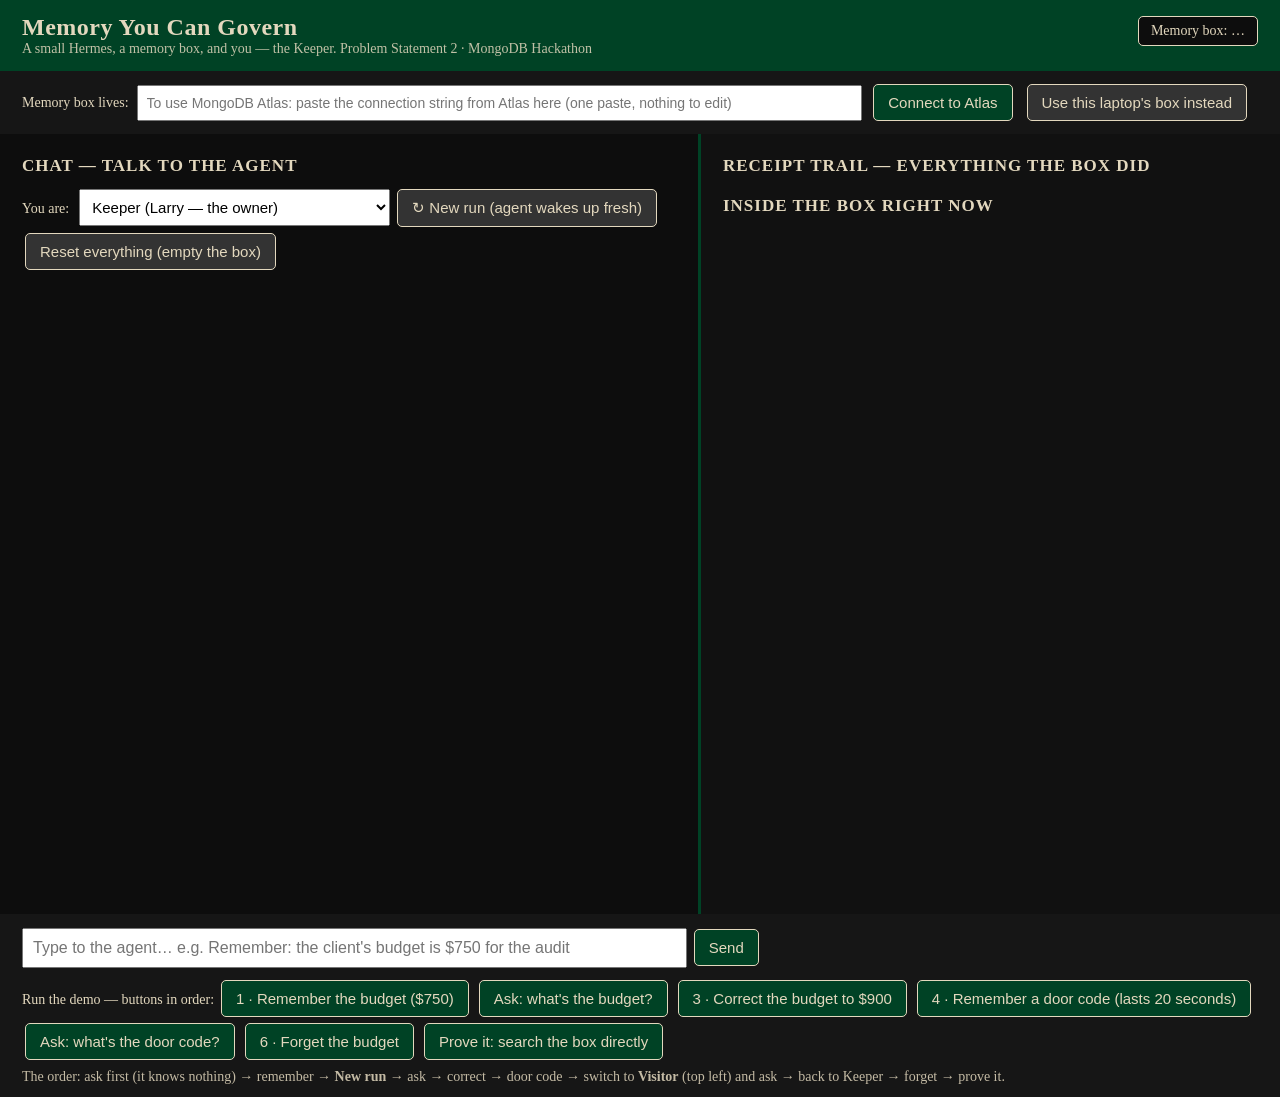
==== index.html @ b75114e9 "add demo page" ====
<!DOCTYPE html>
<html lang="en">
<head>
<meta charset="utf-8">
<title>Memory You Can Govern — Hackathon Demo</title>
<style>
  body { margin:0; font-family: Georgia, serif; background:#0D0D0D; color:#E3D8BE; }
  header { background:#004225; padding:14px 22px; display:flex; justify-content:space-between; align-items:baseline; }
  header h1 { margin:0; font-size:24px; letter-spacing:.5px; }
  header .sub { font-size:14px; opacity:.85; }
  #backend { font-size:14px; background:#0D0D0D; color:#E3D8BE; padding:6px 12px; border:1px solid #E3D8BE; border-radius:5px; }
  #atlasbar { background:#161616; padding:10px 22px; display:flex; gap:8px; align-items:center; flex-wrap:wrap; }
  #atlasbar input { flex:1; min-width:280px; font-size:14px; padding:8px; }
  #atlasmsg { font-size:14px; }
  main { display:flex; gap:0; height: calc(100vh - 120px); }
  #left { width:55%; padding:18px 22px; overflow-y:auto; }
  #right { width:45%; padding:18px 22px; overflow-y:auto; border-left:3px solid #004225; background:#111; }
  h2 { font-size:17px; margin:4px 0 10px; text-transform:uppercase; letter-spacing:1px; }
  .msg { margin:8px 0; padding:10px 12px; border-radius:6px; line-height:1.45; font-size:16px; }
  .you { background:#1c2b22; }
  .agent { background:#232323; border-left:4px solid #004225; }
  .receipt { font-family: monospace; font-size:13px; padding:7px 9px; margin:6px 0; background:#181818; border-left:4px solid #666; white-space:pre-wrap; }
  .receipt.FORGET, .receipt.REFUSED { border-left-color:#E3D8BE; background:#262014; }
  .receipt.STORE { border-left-color:#2e8b57; }
  .receipt.CORRECT { border-left-color:#bfa05a; }
  .receipt b { color:#fff; }
  #controls { padding:12px 22px; background:#161616; }
  #controls input[type=text] { width:52%; font-size:16px; padding:9px; }
  button { font-size:15px; padding:9px 14px; margin:3px; cursor:pointer; background:#004225; color:#E3D8BE; border:1px solid #E3D8BE; border-radius:5px; }
  button.alt { background:#333; }
  select { font-size:15px; padding:8px; }
  .mem { font-family:monospace; font-size:13px; padding:6px 9px; margin:5px 0; background:#181818; }
  .mem .st { font-weight:bold; }
  label { font-size:14px; margin-right:6px; }
</style>
</head>
<body>
<header>
  <div>
    <h1>Memory You Can Govern</h1>
    <div class="sub">A small Hermes, a memory box, and you — the Keeper. Problem Statement 2 · MongoDB Hackathon</div>
  </div>
  <div id="backend">Memory box: …</div>
</header>
<div id="atlasbar">
  <span style="font-size:14px;">Memory box lives:</span>
  <input type="text" id="atlasuri" placeholder="To use MongoDB Atlas: paste the connection string from Atlas here (one paste, nothing to edit)">
  <button id="connect">Connect to Atlas</button>
  <button class="alt" id="uselocal">Use this laptop's box instead</button>
  <span id="atlasmsg"></span>
</div>
<main>
  <section id="left">
    <h2>Chat — talk to the agent</h2>
    <div>
      <label>You are:</label>
      <select id="actor">
        <option value="keeper">Keeper (Larry — the owner)</option>
        <option value="visitor">Visitor (a second agent — not the owner)</option>
      </select>
      <button class="alt" id="newrun">↻ New run (agent wakes up fresh)</button>
      <button class="alt" id="reset">Reset everything (empty the box)</button>
    </div>
    <div id="chat"></div>
  </section>
  <section id="right">
    <h2>Receipt trail — everything the box did</h2>
    <div id="receipts"></div>
    <h2 style="margin-top:20px;">Inside the box right now</h2>
    <div id="memories"></div>
  </section>
</main>
<div id="controls">
  <input type="text" id="input" placeholder="Type to the agent… e.g. Remember: the client's budget is $750 for the audit">
  <button id="send">Send</button>
  <div style="margin-top:8px;">
    <span style="font-size:14px;">Run the demo — buttons in order:</span>
    <button data-say="Remember: the client's budget is $750 for the audit">1 · Remember the budget ($750)</button>
    <button data-say="What's the client's budget?">Ask: what's the budget?</button>
    <button data-say="Correct: the client's budget is $900 for the audit">3 · Correct the budget to $900</button>
    <button data-say="Remember for 20 seconds: the door code is 4417">4 · Remember a door code (lasts 20 seconds)</button>
    <button data-say="What's the door code?">Ask: what's the door code?</button>
    <button data-say="Forget the client's budget">6 · Forget the budget</button>
    <button data-say="Search: client's budget">Prove it: search the box directly</button>
  </div>
  <div style="margin-top:6px; font-size:14px; opacity:.85;">
    The order: ask first (it knows nothing) → remember → <b>New run</b> → ask → correct → door code → switch to <b>Visitor</b> (top left) and ask → back to Keeper → forget → prove it.
  </div>
</div>
<script>
const $ = id => document.getElementById(id);
async function post(path, body) {
  const r = await fetch(path, {method:'POST', headers:{'Content-Type':'application/json'}, body: JSON.stringify(body||{})});
  return r.json();
}
function backendLabel(b) {
  if (b === 'atlas') return 'MongoDB Atlas (cloud)';
  if (b === 'atlas-storage-local-rank') return 'MongoDB Atlas (cloud) — search done on this laptop';
  return 'this laptop';
}
function render(st) {
  $('backend').textContent = 'Memory box: ' + backendLabel(st.backend) + ' · run #' + st.run;
  $('receipts').innerHTML = st.receipts.map(r =>
    `<div class="receipt ${r.op}"><b>#${r.n} ${r.op}</b> [${r.ts}] (${r.actor})\n${r.detail}</div>`).join('');
  $('right').scrollTop = $('right').scrollHeight;
  $('memories').innerHTML = st.memories.map(m =>
    `<div class="mem">#${m.id} [${m.key}] <span class="st">${m.status}</span> — ${m.status==='forgotten' ? '«content deleted»' : '"' + (m.text||'') + '"'} · readable by: ${m.readers.join(', ')}</div>`).join('') || '<div class="mem">empty</div>';
}
function addMsg(cls, who, text) {
  const d = document.createElement('div');
  d.className = 'msg ' + cls;
  d.textContent = who + ': ' + text;
  $('chat').appendChild(d);
  $('left').scrollTop = $('left').scrollHeight;
}
async function say(text) {
  const actor = $('actor').value;
  addMsg('you', actor === 'keeper' ? 'Keeper' : 'Visitor', text);
  const r = await post('/api/message', {text, actor});
  addMsg('agent', 'Hermes', r.reply);
  render(r.state);
}
$('send').onclick = () => { const v = $('input').value.trim(); if (v) { say(v); $('input').value=''; } };
$('input').addEventListener('keydown', e => { if (e.key === 'Enter') $('send').click(); });
document.querySelectorAll('[data-say]').forEach(b => b.onclick = () => say(b.dataset.say));
$('newrun').onclick = async () => {
  const r = await post('/api/newrun', {actor: $('actor').value});
  addMsg('agent', 'Hermes', r.reply);
  render(r.state);
};
$('reset').onclick = async () => {
  const r = await post('/api/reset', {});
  $('chat').innerHTML = '';
  addMsg('agent', 'Hermes', 'Box wiped. Clean slate — nothing stored, no receipts.');
  render(r.state);
};
$('connect').onclick = async () => {
  const uri = $('atlasuri').value.trim();
  if (!uri) { $('atlasmsg').textContent = 'Paste the connection string first.'; return; }
  $('atlasmsg').textContent = 'Connecting…';
  const r = await post('/api/connect-atlas', {uri});
  $('atlasmsg').textContent = r.message;
  if (r.ok) { $('atlasuri').value = ''; render(r.state); }
};
$('uselocal').onclick = async () => {
  const r = await post('/api/use-local', {});
  $('atlasmsg').textContent = r.message;
  if (r.ok) render(r.state);
};
fetch('/api/state').then(r => r.json()).then(st => {
  render(st);
  addMsg('agent', 'Hermes', "Hello. I'm a small agent with a memory box behind me. Tell me to remember something — or ask me what the client's budget is, and watch what happens when the box is empty.");
});
</script>
</body>
</html>
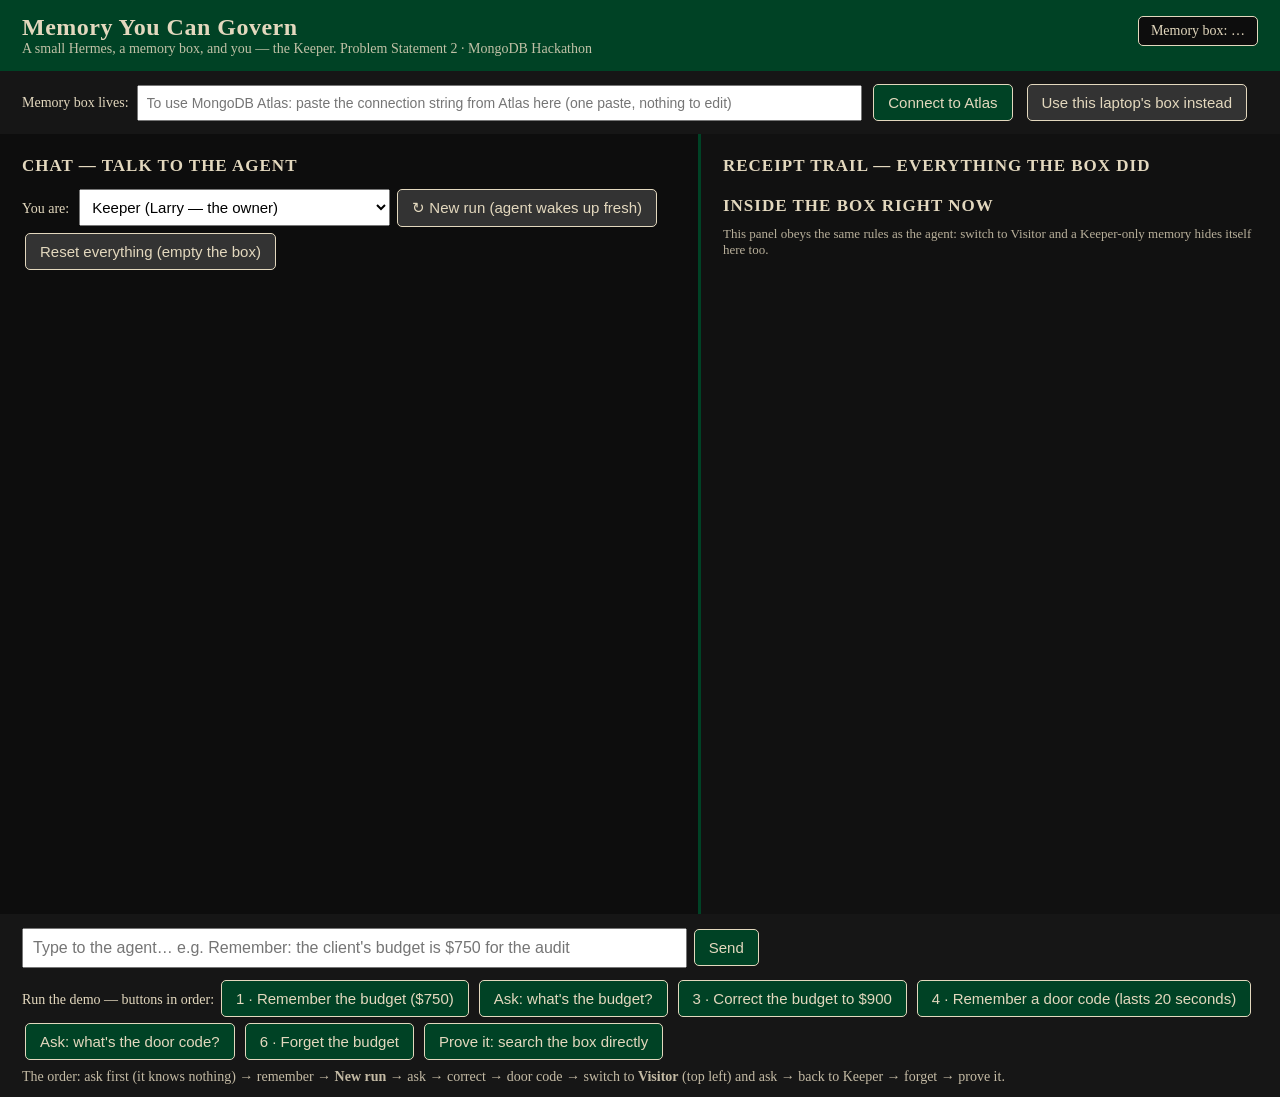
==== commit 7b03f2d9: "Patch day-of fixes: store-over change-lock, visitor redaction, Atlas lag merge+poll (18 tests)" ====
--- a/index.html
+++ b/index.html
@@ -67,6 +67,7 @@
     <h2>Receipt trail — everything the box did</h2>
     <div id="receipts"></div>
     <h2 style="margin-top:20px;">Inside the box right now</h2>
+    <div style="font-size:13px; opacity:.8; margin-bottom:6px;">This panel obeys the same rules as the agent: switch to Visitor and a Keeper-only memory hides itself here too.</div>
     <div id="memories"></div>
   </section>
 </main>
@@ -93,18 +94,22 @@
   const r = await fetch(path, {method:'POST', headers:{'Content-Type':'application/json'}, body: JSON.stringify(body||{})});
   return r.json();
 }
-function backendLabel(b) {
-  if (b === 'atlas') return 'MongoDB Atlas (cloud)';
-  if (b === 'atlas-storage-local-rank') return 'MongoDB Atlas (cloud) — search done on this laptop';
-  return 'this laptop';
+function backendLabel(st) {
+  if (st.backend === 'local') return 'this laptop';
+  const base = 'MongoDB Atlas (cloud)';
+  if (st.backend === 'atlas-storage-local-rank') return base + ' — search done on this laptop';
+  const ls = st.last_search;
+  if (ls && ls.path === 'exact') return base + ' — last answer: exact match';
+  if (ls && ls.scored_locally && ls.scored_locally.length) return base + ' — fresh memory ranked on this laptop';
+  return base;
 }
 function render(st) {
-  $('backend').textContent = 'Memory box: ' + backendLabel(st.backend) + ' · run #' + st.run;
+  $('backend').textContent = 'Memory box: ' + backendLabel(st) + ' · run #' + st.run;
   $('receipts').innerHTML = st.receipts.map(r =>
     `<div class="receipt ${r.op}"><b>#${r.n} ${r.op}</b> [${r.ts}] (${r.actor})\n${r.detail}</div>`).join('');
   $('right').scrollTop = $('right').scrollHeight;
   $('memories').innerHTML = st.memories.map(m =>
-    `<div class="mem">#${m.id} [${m.key}] <span class="st">${m.status}</span> — ${m.status==='forgotten' ? '«content deleted»' : '"' + (m.text||'') + '"'} · readable by: ${m.readers.join(', ')}</div>`).join('') || '<div class="mem">empty</div>';
+    `<div class="mem">#${m.id} [${m.key}] <span class="st">${m.status}</span> — ${m.status==='forgotten' ? '«content deleted»' : (m.hidden ? '🔒 hidden — its rule doesn\'t include you' : '"' + (m.text||'') + '"')} · readable by: ${m.readers.join(', ')}</div>`).join('') || '<div class="mem">empty</div>';
 }
 function addMsg(cls, who, text) {
   const d = document.createElement('div');
@@ -123,6 +128,10 @@
 $('send').onclick = () => { const v = $('input').value.trim(); if (v) { say(v); $('input').value=''; } };
 $('input').addEventListener('keydown', e => { if (e.key === 'Enter') $('send').click(); });
 document.querySelectorAll('[data-say]').forEach(b => b.onclick = () => say(b.dataset.say));
+$('actor').addEventListener('change', async () => {
+  const st = await (await fetch('/api/state?actor=' + $('actor').value)).json();
+  render(st);
+});
 $('newrun').onclick = async () => {
   const r = await post('/api/newrun', {actor: $('actor').value});
   addMsg('agent', 'Hermes', r.reply);
@@ -147,7 +156,7 @@
   $('atlasmsg').textContent = r.message;
   if (r.ok) render(r.state);
 };
-fetch('/api/state').then(r => r.json()).then(st => {
+fetch('/api/state?actor=' + $('actor').value).then(r => r.json()).then(st => {
   render(st);
   addMsg('agent', 'Hermes', "Hello. I'm a small agent with a memory box behind me. Tell me to remember something — or ask me what the client's budget is, and watch what happens when the box is empty.");
 });
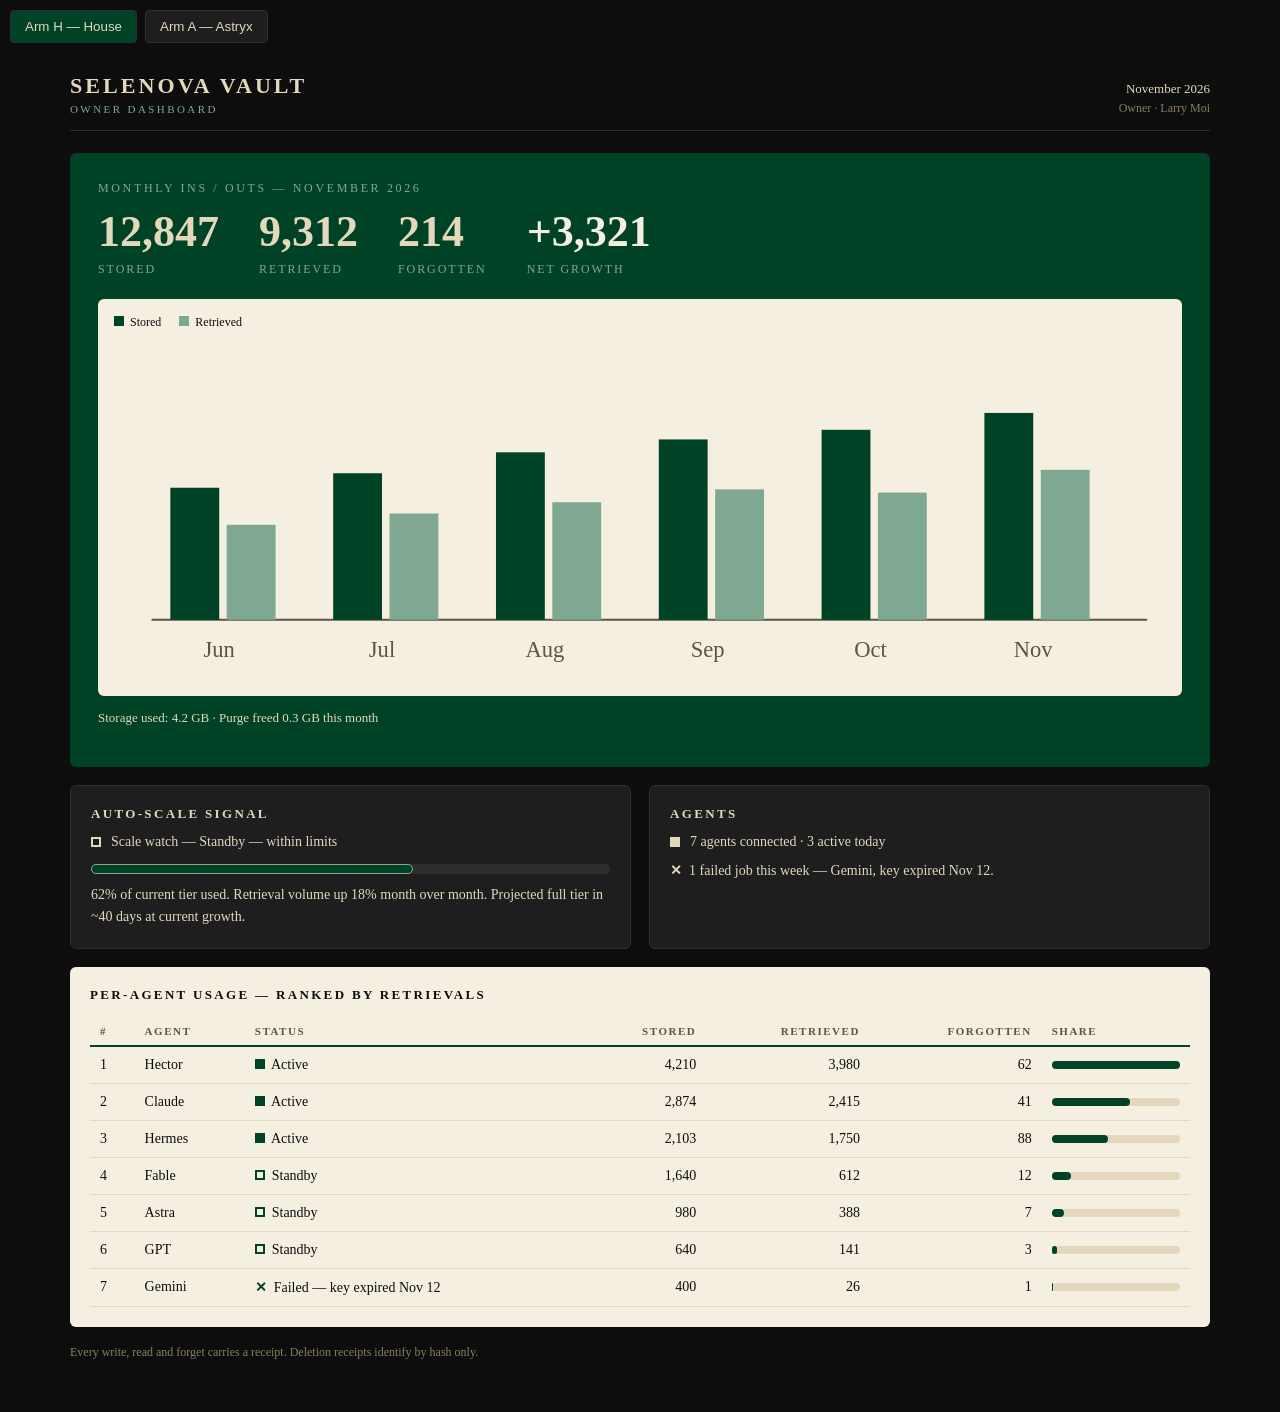
==== commit 4f288a90: "Astryx x Taste Lab: two-arm dashboard build (mock data) for side-by-side verdict" ====
--- a/index.html
+++ b/index.html
@@ -1,165 +1,13 @@
-<!DOCTYPE html>
+<!doctype html>
 <html lang="en">
 <head>
-<meta charset="utf-8">
-<title>Memory You Can Govern — Hackathon Demo</title>
-<style>
-  body { margin:0; font-family: Georgia, serif; background:#0D0D0D; color:#E3D8BE; }
-  header { background:#004225; padding:14px 22px; display:flex; justify-content:space-between; align-items:baseline; }
-  header h1 { margin:0; font-size:24px; letter-spacing:.5px; }
-  header .sub { font-size:14px; opacity:.85; }
-  #backend { font-size:14px; background:#0D0D0D; color:#E3D8BE; padding:6px 12px; border:1px solid #E3D8BE; border-radius:5px; }
-  #atlasbar { background:#161616; padding:10px 22px; display:flex; gap:8px; align-items:center; flex-wrap:wrap; }
-  #atlasbar input { flex:1; min-width:280px; font-size:14px; padding:8px; }
-  #atlasmsg { font-size:14px; }
-  main { display:flex; gap:0; height: calc(100vh - 120px); }
-  #left { width:55%; padding:18px 22px; overflow-y:auto; }
-  #right { width:45%; padding:18px 22px; overflow-y:auto; border-left:3px solid #004225; background:#111; }
-  h2 { font-size:17px; margin:4px 0 10px; text-transform:uppercase; letter-spacing:1px; }
-  .msg { margin:8px 0; padding:10px 12px; border-radius:6px; line-height:1.45; font-size:16px; }
-  .you { background:#1c2b22; }
-  .agent { background:#232323; border-left:4px solid #004225; }
-  .receipt { font-family: monospace; font-size:13px; padding:7px 9px; margin:6px 0; background:#181818; border-left:4px solid #666; white-space:pre-wrap; }
-  .receipt.FORGET, .receipt.REFUSED { border-left-color:#E3D8BE; background:#262014; }
-  .receipt.STORE { border-left-color:#2e8b57; }
-  .receipt.CORRECT { border-left-color:#bfa05a; }
-  .receipt b { color:#fff; }
-  #controls { padding:12px 22px; background:#161616; }
-  #controls input[type=text] { width:52%; font-size:16px; padding:9px; }
-  button { font-size:15px; padding:9px 14px; margin:3px; cursor:pointer; background:#004225; color:#E3D8BE; border:1px solid #E3D8BE; border-radius:5px; }
-  button.alt { background:#333; }
-  select { font-size:15px; padding:8px; }
-  .mem { font-family:monospace; font-size:13px; padding:6px 9px; margin:5px 0; background:#181818; }
-  .mem .st { font-weight:bold; }
-  label { font-size:14px; margin-right:6px; }
-</style>
-</head>
-<body>
-<header>
-  <div>
-    <h1>Memory You Can Govern</h1>
-    <div class="sub">A small Hermes, a memory box, and you — the Keeper. Problem Statement 2 · MongoDB Hackathon</div>
-  </div>
-  <div id="backend">Memory box: …</div>
-</header>
-<div id="atlasbar">
-  <span style="font-size:14px;">Memory box lives:</span>
-  <input type="text" id="atlasuri" placeholder="To use MongoDB Atlas: paste the connection string from Atlas here (one paste, nothing to edit)">
-  <button id="connect">Connect to Atlas</button>
-  <button class="alt" id="uselocal">Use this laptop's box instead</button>
-  <span id="atlasmsg"></span>
-</div>
-<main>
-  <section id="left">
-    <h2>Chat — talk to the agent</h2>
-    <div>
-      <label>You are:</label>
-      <select id="actor">
-        <option value="keeper">Keeper (Larry — the owner)</option>
-        <option value="visitor">Visitor (a second agent — not the owner)</option>
-      </select>
-      <button class="alt" id="newrun">↻ New run (agent wakes up fresh)</button>
-      <button class="alt" id="reset">Reset everything (empty the box)</button>
-    </div>
-    <div id="chat"></div>
-  </section>
-  <section id="right">
-    <h2>Receipt trail — everything the box did</h2>
-    <div id="receipts"></div>
-    <h2 style="margin-top:20px;">Inside the box right now</h2>
-    <div style="font-size:13px; opacity:.8; margin-bottom:6px;">This panel obeys the same rules as the agent: switch to Visitor and a Keeper-only memory hides itself here too.</div>
-    <div id="memories"></div>
-  </section>
-</main>
-<div id="controls">
-  <input type="text" id="input" placeholder="Type to the agent… e.g. Remember: the client's budget is $750 for the audit">
-  <button id="send">Send</button>
-  <div style="margin-top:8px;">
-    <span style="font-size:14px;">Run the demo — buttons in order:</span>
-    <button data-say="Remember: the client's budget is $750 for the audit">1 · Remember the budget ($750)</button>
-    <button data-say="What's the client's budget?">Ask: what's the budget?</button>
-    <button data-say="Correct: the client's budget is $900 for the audit">3 · Correct the budget to $900</button>
-    <button data-say="Remember for 20 seconds: the door code is 4417">4 · Remember a door code (lasts 20 seconds)</button>
-    <button data-say="What's the door code?">Ask: what's the door code?</button>
-    <button data-say="Forget the client's budget">6 · Forget the budget</button>
-    <button data-say="Search: client's budget">Prove it: search the box directly</button>
-  </div>
-  <div style="margin-top:6px; font-size:14px; opacity:.85;">
-    The order: ask first (it knows nothing) → remember → <b>New run</b> → ask → correct → door code → switch to <b>Visitor</b> (top left) and ask → back to Keeper → forget → prove it.
-  </div>
-</div>
-<script>
-const $ = id => document.getElementById(id);
-async function post(path, body) {
-  const r = await fetch(path, {method:'POST', headers:{'Content-Type':'application/json'}, body: JSON.stringify(body||{})});
-  return r.json();
-}
-function backendLabel(st) {
-  if (st.backend === 'local') return 'this laptop';
-  const base = 'MongoDB Atlas (cloud)';
-  if (st.backend === 'atlas-storage-local-rank') return base + ' — search done on this laptop';
-  const ls = st.last_search;
-  if (ls && ls.path === 'exact') return base + ' — last answer: exact match';
-  if (ls && ls.scored_locally && ls.scored_locally.length) return base + ' — fresh memory ranked on this laptop';
-  return base;
-}
-function render(st) {
-  $('backend').textContent = 'Memory box: ' + backendLabel(st) + ' · run #' + st.run;
-  $('receipts').innerHTML = st.receipts.map(r =>
-    `<div class="receipt ${r.op}"><b>#${r.n} ${r.op}</b> [${r.ts}] (${r.actor})\n${r.detail}</div>`).join('');
-  $('right').scrollTop = $('right').scrollHeight;
-  $('memories').innerHTML = st.memories.map(m =>
-    `<div class="mem">#${m.id} [${m.key}] <span class="st">${m.status}</span> — ${m.status==='forgotten' ? '«content deleted»' : (m.hidden ? '🔒 hidden — its rule doesn\'t include you' : '"' + (m.text||'') + '"')} · readable by: ${m.readers.join(', ')}</div>`).join('') || '<div class="mem">empty</div>';
-}
-function addMsg(cls, who, text) {
-  const d = document.createElement('div');
-  d.className = 'msg ' + cls;
-  d.textContent = who + ': ' + text;
-  $('chat').appendChild(d);
-  $('left').scrollTop = $('left').scrollHeight;
-}
-async function say(text) {
-  const actor = $('actor').value;
-  addMsg('you', actor === 'keeper' ? 'Keeper' : 'Visitor', text);
-  const r = await post('/api/message', {text, actor});
-  addMsg('agent', 'Hermes', r.reply);
-  render(r.state);
-}
-$('send').onclick = () => { const v = $('input').value.trim(); if (v) { say(v); $('input').value=''; } };
-$('input').addEventListener('keydown', e => { if (e.key === 'Enter') $('send').click(); });
-document.querySelectorAll('[data-say]').forEach(b => b.onclick = () => say(b.dataset.say));
-$('actor').addEventListener('change', async () => {
-  const st = await (await fetch('/api/state?actor=' + $('actor').value)).json();
-  render(st);
-});
-$('newrun').onclick = async () => {
-  const r = await post('/api/newrun', {actor: $('actor').value});
-  addMsg('agent', 'Hermes', r.reply);
-  render(r.state);
-};
-$('reset').onclick = async () => {
-  const r = await post('/api/reset', {});
-  $('chat').innerHTML = '';
-  addMsg('agent', 'Hermes', 'Box wiped. Clean slate — nothing stored, no receipts.');
-  render(r.state);
-};
-$('connect').onclick = async () => {
-  const uri = $('atlasuri').value.trim();
-  if (!uri) { $('atlasmsg').textContent = 'Paste the connection string first.'; return; }
-  $('atlasmsg').textContent = 'Connecting…';
-  const r = await post('/api/connect-atlas', {uri});
-  $('atlasmsg').textContent = r.message;
-  if (r.ok) { $('atlasuri').value = ''; render(r.state); }
-};
-$('uselocal').onclick = async () => {
-  const r = await post('/api/use-local', {});
-  $('atlasmsg').textContent = r.message;
-  if (r.ok) render(r.state);
-};
-fetch('/api/state?actor=' + $('actor').value).then(r => r.json()).then(st => {
-  render(st);
-  addMsg('agent', 'Hermes', "Hello. I'm a small agent with a memory box behind me. Tell me to remember something — or ask me what the client's budget is, and watch what happens when the box is empty.");
-});
-</script>
-</body>
+  <style>@layer reset, astryx-base, astryx-theme, product;</style>
+<meta charset="UTF-8"/><meta name="viewport" content="width=device-width, initial-scale=1.0"/><title>Selenova Vault — Taste Test</title>  <script type="module" crossorigin src="./assets/index-DvSzd2hs.js"></script>
+  <link rel="modulepreload" crossorigin href="./assets/focusOutline.stylex-DmgL6pwj.js">
+  <link rel="modulepreload" crossorigin href="./assets/useLayerDismissal-CQHac4kQ.js">
+  <link rel="modulepreload" crossorigin href="./assets/isRtlElement-oBKEtMPg.js">
+  <link rel="stylesheet" crossorigin href="./assets/index-BMBttoV4.css">
+  <link rel="stylesheet" crossorigin href="./assets/astryx-stylex-b9ff0355.css">
+  </head>
+<body><div id="root"></div></body>
 </html>
--- a/assets/index-BMBttoV4.css
+++ b/assets/index-BMBttoV4.css
@@ -0,0 +1,2 @@
+*{box-sizing:border-box}body{background:#0d0d0d;margin:0;font-family:Georgia,Times New Roman,serif}.h-wrap{color:#e3d8be;max-width:1180px;margin:0 auto;padding:20px 20px 40px}.h-header{border-bottom:1px solid #2e2e2e;justify-content:space-between;align-items:baseline;padding-bottom:14px;display:flex}.h-brand{letter-spacing:.14em;font-size:22px;font-weight:700}.h-brand small{letter-spacing:.22em;color:#7fa893;margin-top:4px;font-size:11px;font-weight:400;display:block}.h-headright{text-align:right;color:#e3d8be;font-size:13px}.h-headright span{color:#8a7f63;margin-top:4px;font-size:12px;display:block}.h-hero{background:#004225;border-radius:6px;margin-top:22px;padding:28px}.h-hero-label{letter-spacing:.22em;color:#7fa893;text-transform:uppercase;font-size:12px}.h-hero-nums{flex-wrap:wrap;gap:40px;margin-top:14px;display:flex}.h-stat .num{color:#e3d8be;font-size:44px;font-weight:700;line-height:1}.h-stat .lab{letter-spacing:.16em;text-transform:uppercase;color:#7fa893;margin-top:8px;font-size:12px}.h-stat.net .num{color:#f4efe0}.h-hero-chart{background:#f4efe0;border-radius:6px;margin-top:22px;padding:16px}.h-hero-storage{color:#e3d8be;margin-top:14px;font-size:13px}.h-legend{color:#0d0d0d;gap:18px;margin-bottom:8px;font-size:12px;display:flex}.h-legend i{width:10px;height:10px;margin-right:6px;display:inline-block}.h-mid{grid-template-columns:1fr 1fr;gap:18px;margin-top:18px;display:grid}.h-card{background:#1e1e1e;border:1px solid #2e2e2e;border-radius:6px;padding:20px}.h-card h2{letter-spacing:.18em;text-transform:uppercase;color:#e3d8be;margin:0 0 12px;font-size:13px;font-weight:700}.h-card p{color:#e3d8be;margin:10px 0 0;font-size:14px;line-height:1.55}.h-statusline{align-items:center;gap:10px;font-size:14px;display:flex}.h-track{background:#2e2e2e;border-radius:5px;height:10px;margin-top:14px}.h-fill{background:#004225;border:1px solid #7fa893;border-radius:5px;height:10px}.h-tablewrap{color:#0d0d0d;background:#f4efe0;border-radius:6px;margin-top:18px;padding:20px}.h-tablewrap h2{letter-spacing:.18em;text-transform:uppercase;margin:0 0 14px;font-size:13px}.h-table{border-collapse:collapse;width:100%;font-size:14px}.h-table th{text-align:left;letter-spacing:.14em;text-transform:uppercase;color:#5c5546;border-bottom:2px solid #004225;padding:8px 10px;font-size:11px}.h-table td{font-variant-numeric:tabular-nums;border-bottom:1px solid #e3d8be;padding:10px}.h-table td.num,.h-table th.num{text-align:right}.h-share{background:#e3d8be;border-radius:4px;min-width:70px;height:8px}.h-share i{background:#004225;border-radius:4px;height:8px;display:block}.h-footer{color:#8a7f63;margin-top:18px;font-size:12px}@media (width<=700px){.h-mid{grid-template-columns:1fr}.h-stat .num{font-size:32px}.h-table{font-size:12px}.h-table th,.h-table td{padding:7px 5px}}@layer reset{@scope([data-astryx-theme=room]) to ([data-astryx-theme]){:where(h1,h2,h3,h4,h5,h6){font-family:var(--font-family-heading);color:var(--color-text-primary)}:where(h1){font-size:var(--text-heading-1-size);font-weight:var(--text-heading-1-weight);line-height:var(--text-heading-1-leading)}:where(h2){font-size:var(--text-heading-2-size);font-weight:var(--text-heading-2-weight);line-height:var(--text-heading-2-leading)}:where(h3){font-size:var(--text-heading-3-size);font-weight:var(--text-heading-3-weight);line-height:var(--text-heading-3-leading)}:where(h4){font-size:var(--text-heading-4-size);font-weight:var(--text-heading-4-weight);line-height:var(--text-heading-4-leading)}:where(h5){font-size:var(--text-heading-5-size);font-weight:var(--text-heading-5-weight);line-height:var(--text-heading-5-leading)}:where(h6){font-size:var(--text-heading-6-size);font-weight:var(--text-heading-6-weight);line-height:var(--text-heading-6-leading)}:where(p){font-family:var(--font-family-body);font-size:var(--text-body-size);font-weight:var(--text-body-weight);line-height:var(--text-body-leading);color:var(--color-text-primary)}:where(small){font-size:var(--text-supporting-size);font-weight:var(--text-supporting-weight);line-height:var(--text-supporting-leading);color:var(--color-text-secondary)}:where(code,pre){font-family:var(--font-family-code);font-size:var(--text-code-size);line-height:var(--text-code-leading)}:where(hr){border:none;border-top:1px solid var(--color-border)}}}@layer astryx-base;@layer astryx-theme{:root{--lightningcss-light:initial;--lightningcss-dark: ;color-scheme:light dark}@media (prefers-color-scheme:dark){:root{--lightningcss-light: ;--lightningcss-dark:initial}}html[data-theme=light]{--lightningcss-light:initial;--lightningcss-dark: ;color-scheme:light}html[data-theme=dark]{--lightningcss-light: ;--lightningcss-dark:initial;color-scheme:dark}@scope([data-astryx-theme=room]) to ([data-astryx-theme]){:scope{--_scaled-font-size-4xs:min(calc(.375rem * var(--_dynamic-type-caption2,1)), var(--_scaled-font-size-3xs));--font-size-4xs:var(--_scaled-font-size-4xs);--_scaled-font-size-3xs:min(calc(.4375rem * var(--_dynamic-type-caption2,1)), var(--_scaled-font-size-2xs));--font-size-3xs:var(--_scaled-font-size-3xs);--_scaled-font-size-2xs:min(calc(.5rem * var(--_dynamic-type-caption2,1)), var(--_scaled-font-size-xs));--font-size-2xs:var(--_scaled-font-size-2xs);--_scaled-font-size-xs:min(calc(.625rem * var(--_dynamic-type-caption1,1)), var(--_scaled-font-size-sm));--font-size-xs:var(--_scaled-font-size-xs);--_scaled-font-size-sm:min(calc(.75rem * var(--_dynamic-type-footnote,1)), var(--_scaled-font-size-base));--font-size-sm:var(--_scaled-font-size-sm);--_scaled-font-size-base:min(calc(.875rem * var(--_dynamic-type-body,1)), var(--_scaled-font-size-lg));--font-size-base:var(--_scaled-font-size-base);--_scaled-font-size-lg:min(calc(1.0625rem * var(--_dynamic-type-title3,1)), var(--_scaled-font-size-xl));--font-size-lg:var(--_scaled-font-size-lg);--_scaled-font-size-xl:min(calc(1.25rem * var(--_dynamic-type-title2,1)), var(--_scaled-font-size-2xl));--font-size-xl:var(--_scaled-font-size-xl);--_scaled-font-size-2xl:min(calc(1.5rem * var(--_dynamic-type-title1,1)), var(--_scaled-font-size-3xl));--font-size-2xl:var(--_scaled-font-size-2xl);--_scaled-font-size-3xl:min(calc(1.8125rem * var(--_dynamic-type-title1,1)), var(--_scaled-font-size-4xl));--font-size-3xl:var(--_scaled-font-size-3xl);--_scaled-font-size-4xl:min(calc(2.1875rem * var(--_dynamic-type-large-title,1)), var(--_scaled-font-size-5xl));--font-size-4xl:var(--_scaled-font-size-4xl);--_scaled-font-size-5xl:calc(2.625rem * var(--_dynamic-type-large-title,1));--font-size-5xl:var(--_scaled-font-size-5xl);--text-heading-1-size:var(--font-size-2xl);--text-heading-1-weight:var(--font-weight-semibold);--text-heading-1-leading:1.3333;--text-heading-2-size:var(--font-size-xl);--text-heading-2-weight:var(--font-weight-semibold);--text-heading-2-leading:1.4;--text-heading-3-size:var(--font-size-lg);--text-heading-3-weight:var(--font-weight-bold);--text-heading-3-leading:1.4118;--text-heading-4-size:var(--font-size-base);--text-heading-4-weight:var(--font-weight-bold);--text-heading-4-leading:1.4286;--text-heading-5-size:var(--font-size-sm);--text-heading-5-weight:var(--font-weight-semibold);--text-heading-5-leading:1.6667;--text-heading-6-size:var(--font-size-xs);--text-heading-6-weight:var(--font-weight-semibold);--text-heading-6-leading:1.6;--text-body-size:var(--font-size-base);--text-body-weight:var(--font-weight-normal);--text-body-leading:1.4286;--text-large-size:var(--font-size-lg);--text-large-weight:var(--font-weight-semibold);--text-large-leading:1.4118;--text-label-size:var(--font-size-base);--text-label-weight:var(--font-weight-medium);--text-label-leading:1.4286;--text-code-size:var(--font-size-base);--text-code-weight:var(--font-weight-normal);--text-code-leading:1.4286;--text-supporting-size:var(--font-size-sm);--text-supporting-weight:var(--font-weight-normal);--text-supporting-leading:1.6667;--text-display-1-size:var(--font-size-5xl);--text-display-1-weight:var(--font-weight-normal);--text-display-1-leading:1.2381;--text-display-2-size:var(--font-size-4xl);--text-display-2-weight:var(--font-weight-normal);--text-display-2-leading:1.2571;--text-display-3-size:var(--font-size-3xl);--text-display-3-weight:var(--font-weight-normal);--text-display-3-leading:1.3793;--duration-fast-min:95ms;--duration-fast:.125s;--duration-fast-max:.165s;--duration-medium-min:.225s;--duration-medium:.3s;--duration-medium-max:.4s;--duration-slow-min:.525s;--duration-slow:.7s;--duration-slow-max:.935s;--_astryx-pre-tempo-duration-fast-min:95ms;--_astryx-pre-tempo-duration-fast:.125s;--_astryx-pre-tempo-duration-fast-max:.165s;--_astryx-pre-tempo-duration-medium-min:.225s;--_astryx-pre-tempo-duration-medium:.3s;--_astryx-pre-tempo-duration-medium-max:.4s;--_astryx-pre-tempo-duration-slow-min:.525s;--_astryx-pre-tempo-duration-slow:.7s;--_astryx-pre-tempo-duration-slow-max:.935s;--_astryx-motion-tempo:1;--font-family-body:Figtree, -apple-system, BlinkMacSystemFont, "Segoe UI", Roboto, Helvetica, Arial, sans-serif;--font-family-heading:Figtree, -apple-system, BlinkMacSystemFont, "Segoe UI", Roboto, Helvetica, Arial, sans-serif;--font-family-code:ui-monospace, "SF Mono", Monaco, Consolas, "Liberation Mono", "Courier New", monospace;--color-syntax-keyword:#7fa893;--color-syntax-string:#e3d8be;--color-syntax-comment:#8a7f63;--color-syntax-number:#e3d8be;--color-syntax-function:#7fa893;--color-syntax-type:#7fa893;--color-syntax-variable:#e3d8be;--color-syntax-operator:#8a7f63;--color-syntax-constant:#e3d8be;--color-syntax-tag:#7fa893;--color-syntax-attribute:#e3d8be;--color-syntax-property:#7fa893;--color-syntax-punctuation:#8a7f63;--color-syntax-background:#0d0d0d;--color-syntax-added:#1a5c3d;--color-syntax-removed:#2e2e2e;--color-syntax-diff-header:#1e1e1e;--color-syntax-added-marker:#7fa893;--color-syntax-removed-marker:#8a7f63;--color-background-surface:#1e1e1e;--color-background-body:#0d0d0d;--color-background-card:#1e1e1e;--color-background-popover:#1e1e1e;--color-background-muted:#2e2e2e;--color-accent:#004225;--color-accent-muted:#1a5c3d;--color-neutral:#8a7f63;--color-overlay:#0d0d0d;--color-overlay-hover:#1e1e1e;--color-overlay-pressed:#2e2e2e;--color-text-primary:#e3d8be;--color-text-secondary:#8a7f63;--color-text-disabled:#5c5546;--color-text-accent:#7fa893;--color-on-dark:#e3d8be;--color-on-light:#0d0d0d;--color-on-accent:#e3d8be;--color-on-success:#e3d8be;--color-on-error:#e3d8be;--color-on-warning:#0d0d0d;--color-info:#1a5c3d;--color-info-muted:#2e2e2e;--color-on-info:#e3d8be;--color-text-info:#e3d8be;--color-text-success:#e3d8be;--color-text-warning:#e3d8be;--color-text-error:#e3d8be;--color-on-info-muted:#e3d8be;--color-on-success-muted:#e3d8be;--color-on-warning-muted:#e3d8be;--color-on-error-muted:#e3d8be;--color-icon-accent:#7fa893;--color-icon-primary:#e3d8be;--color-icon-secondary:#8a7f63;--color-icon-disabled:#5c5546;--color-success:#004225;--color-warning:#e3d8be;--color-error:#0d0d0d;--color-success-muted:#1a5c3d;--color-error-muted:#2e2e2e;--color-warning-muted:#2e2e2e;--color-border:#2e2e2e;--color-border-emphasized:#5c5546;--color-skeleton:#2e2e2e;--color-shadow:#0d0d0d;--color-tint-hover:#1e1e1e;--color-background-red:#2e2e2e;--color-border-red:#2e2e2e;--color-icon-red:#e3d8be;--color-text-red:#e3d8be;--color-background-orange:#2e2e2e;--color-border-orange:#2e2e2e;--color-icon-orange:#8a7f63;--color-text-orange:#8a7f63;--color-background-yellow:#2e2e2e;--color-border-yellow:#2e2e2e;--color-icon-yellow:#8a7f63;--color-text-yellow:#8a7f63;--color-background-green:#004225;--color-border-green:#004225;--color-icon-green:#7fa893;--color-text-green:#7fa893;--color-background-teal:#1a5c3d;--color-border-teal:#1a5c3d;--color-icon-teal:#7fa893;--color-text-teal:#7fa893;--color-background-cyan:#1a5c3d;--color-border-cyan:#1a5c3d;--color-icon-cyan:#7fa893;--color-text-cyan:#7fa893;--color-background-blue:#1a5c3d;--color-border-blue:#1a5c3d;--color-icon-blue:#7fa893;--color-text-blue:#7fa893;--color-background-purple:#2e2e2e;--color-border-purple:#2e2e2e;--color-icon-purple:#8a7f63;--color-text-purple:#8a7f63;--color-background-pink:#2e2e2e;--color-border-pink:#2e2e2e;--color-icon-pink:#8a7f63;--color-text-pink:#8a7f63;--color-background-gray:#2e2e2e;--color-border-gray:#2e2e2e;--color-icon-gray:#8a7f63;--color-text-gray:#8a7f63;--radius-none:0px;--radius-inner:.375rem;--radius-element:.625rem;--radius-container:.75rem;--radius-page:1.75rem;--radius-full:9999px;--shadow-low:0 2px 4px var(--lightningcss-light,oklch(0% 0 0/.05))var(--lightningcss-dark,oklch(0% 0 0/.25)), 0 4px 8px var(--lightningcss-light,oklch(0% 0 0/.1))var(--lightningcss-dark,oklch(0% 0 0/.4)), inset 0 0 0 1px var(--lightningcss-light,#0000)var(--lightningcss-dark,oklch(100% 0 0/.08));--shadow-med:0 2px 4px var(--lightningcss-light,oklch(0% 0 0/.05))var(--lightningcss-dark,oklch(0% 0 0/.35)), 0 4px 12px var(--lightningcss-light,oklch(0% 0 0/.1))var(--lightningcss-dark,oklch(0% 0 0/.5)), inset 0 0 0 1px var(--lightningcss-light,#0000)var(--lightningcss-dark,oklch(100% 0 0/.12));--shadow-high:0 4px 6px var(--lightningcss-light,oklch(0% 0 0/.1))var(--lightningcss-dark,oklch(0% 0 0/.5)), 0 12px 24px var(--lightningcss-light,oklch(0% 0 0/.15))var(--lightningcss-dark,oklch(0% 0 0/.7)), inset 0 0 0 1px var(--lightningcss-light,#0000)var(--lightningcss-dark,oklch(100% 0 0/.15));--shadow-inset-hover:inset 0px 0px 0px 2px #7fa893;--shadow-inset-selected:inset 0px 0px 0px 2px #004225;--shadow-inset-success:inset 0px 0px 0px 2px #2f7d334d;--shadow-inset-warning:inset 0px 0px 0px 2px #f8d36a4d;--shadow-inset-error:inset 0px 0px 0px 2px #de47454d;--color-icon-info:var(--color-text-info);--color-icon-success:var(--color-text-success);--color-icon-warning:var(--color-text-warning);--color-icon-error:var(--color-text-error);--color-border-info:var(--color-text-info);--color-border-success:var(--color-text-success);--color-border-warning:var(--color-text-warning);--color-border-error:var(--color-text-error);--duration-exit:var(--duration-fast);--astryx-theme-neutral-color-status-fill-accent:#004225;font-family:var(--font-family-body)}.astryx-heading[data-level="1"]{font-family:var(--font-family-heading);font-size:var(--text-heading-1-size);font-weight:var(--text-heading-1-weight);line-height:var(--text-heading-1-leading)}.astryx-heading[data-level="2"]{font-family:var(--font-family-heading);font-size:var(--text-heading-2-size);font-weight:var(--text-heading-2-weight);line-height:var(--text-heading-2-leading)}.astryx-heading[data-level="3"]{font-family:var(--font-family-heading);font-size:var(--text-heading-3-size);font-weight:var(--text-heading-3-weight);line-height:var(--text-heading-3-leading)}.astryx-heading[data-level="4"]{font-family:var(--font-family-heading);font-size:var(--text-heading-4-size);font-weight:var(--text-heading-4-weight);line-height:var(--text-heading-4-leading)}.astryx-heading[data-level="5"]{font-family:var(--font-family-heading);font-size:var(--text-heading-5-size);font-weight:var(--text-heading-5-weight);line-height:var(--text-heading-5-leading)}.astryx-heading[data-level="6"]{font-family:var(--font-family-heading);font-size:var(--text-heading-6-size);font-weight:var(--text-heading-6-weight);line-height:var(--text-heading-6-leading)}.astryx-heading[data-type=display-1]{font-family:var(--font-family-heading);font-size:var(--text-display-1-size);line-height:var(--text-display-1-leading)}.astryx-heading[data-type=display-2]{font-family:var(--font-family-heading);font-size:var(--text-display-2-size);line-height:var(--text-display-2-leading)}.astryx-heading[data-type=display-3]{font-family:var(--font-family-heading);font-size:var(--text-display-3-size);line-height:var(--text-display-3-leading)}.astryx-text[data-type=body]{font-family:var(--font-family-body);font-size:var(--text-body-size);line-height:var(--text-body-leading)}.astryx-text[data-type=large]{font-family:var(--font-family-body);font-size:var(--text-large-size);line-height:var(--text-large-leading)}.astryx-text[data-type=label]{font-family:var(--font-family-body);font-size:var(--text-label-size);line-height:var(--text-label-leading)}.astryx-text[data-type=code]{font-family:var(--font-family-code);font-size:var(--text-code-size);line-height:var(--text-code-leading)}.astryx-text[data-type=supporting]{font-family:var(--font-family-body);font-size:var(--text-supporting-size);line-height:var(--text-supporting-leading)}.astryx-text[data-type=display-1]{font-family:var(--font-family-heading);font-size:var(--text-display-1-size);line-height:var(--text-display-1-leading)}.astryx-text[data-type=display-2]{font-family:var(--font-family-heading);font-size:var(--text-display-2-size);line-height:var(--text-display-2-leading)}.astryx-text[data-type=display-3]{font-family:var(--font-family-heading);font-size:var(--text-display-3-size);line-height:var(--text-display-3-leading)}.astryx-item[data-selected=selected],.astryx-item[data-data-selected=data-selected],.astryx-tree-list-item[data-selected=selected],.astryx-tree-list-item[data-data-selected=data-selected],.astryx-file-input[data-mode=dropzone],.astryx-citation[data-variant=number]{--color-text-secondary:#8a7f63}.astryx-button[data-variant=destructive]{background-color:var(--color-error-muted);color:var(--color-on-error-muted)}.astryx-badge[data-variant=neutral]{background-color:var(--color-background-gray);color:var(--color-text-gray)}.astryx-badge[data-variant=red]{background-color:var(--color-background-red);color:var(--color-text-red)}.astryx-badge[data-variant=orange]{background-color:var(--color-background-orange);color:var(--color-text-orange)}.astryx-badge[data-variant=yellow]{background-color:var(--color-background-yellow);color:var(--color-text-yellow)}.astryx-badge[data-variant=green]{background-color:var(--color-background-green);color:var(--color-text-green)}.astryx-badge[data-variant=teal]{background-color:var(--color-background-teal);color:var(--color-text-teal)}.astryx-badge[data-variant=cyan]{background-color:var(--color-background-cyan);color:var(--color-text-cyan)}.astryx-badge[data-variant=blue]{background-color:var(--color-background-blue);color:var(--color-text-blue)}.astryx-badge[data-variant=purple]{background-color:var(--color-background-purple);color:var(--color-text-purple)}.astryx-badge[data-variant=pink]{background-color:var(--color-background-pink);color:var(--color-text-pink)}.astryx-badge[data-variant=gray]{background-color:var(--color-background-gray);color:var(--color-text-gray)}.astryx-segmented-control{padding:var(--spacing-1);--_segmented-control-padding:var(--spacing-1)}.astryx-segmented-control-item{--color-text-secondary:var(--lightningcss-light,#474747)var(--lightningcss-dark,#c6c6c6)}.astryx-segmented-control-item[data-size=sm]{height:calc(var(--size-element-sm) - 8px)}.astryx-segmented-control-item[data-size=md]{height:calc(var(--size-element-md) - 8px)}.astryx-segmented-control-item[data-size=lg]{height:calc(var(--size-element-lg) - 8px)}.astryx-segmented-control-item[data-selected=selected]{box-shadow:none}.astryx-switch{--color-background-gray:var(--color-border-emphasized)}.astryx-progress-bar{--color-background-muted:var(--color-border-emphasized)}.astryx-card{--astryx-card-padding:var(--spacing-3)}.astryx-section{--astryx-section-padding:var(--spacing-3)}.astryx-text[data-color=primary],.astryx-heading[data-color=primary]{color:var(--color-text-primary)}.astryx-text[data-color=secondary],.astryx-heading[data-color=secondary]{color:var(--color-text-secondary)}.astryx-text[data-color=disabled],.astryx-heading[data-color=disabled]{color:var(--color-text-disabled)}.astryx-text[data-color=placeholder],.astryx-heading[data-color=placeholder]{color:var(--color-text-secondary)}.astryx-text[data-color=accent],.astryx-heading[data-color=accent]{color:var(--color-text-accent)}.astryx-text[data-color=inherit],.astryx-heading[data-color=inherit]{color:inherit}.astryx-text[data-size="4xs"]{font-size:var(--font-size-4xs)}.astryx-text[data-size="3xs"]{font-size:var(--font-size-3xs)}.astryx-text[data-size="2xs"]{font-size:var(--font-size-2xs)}.astryx-text[data-size=xsm]{font-size:var(--font-size-xs)}.astryx-text[data-size=sm]{font-size:var(--font-size-sm)}.astryx-text[data-size=base]{font-size:var(--font-size-base)}.astryx-text[data-size=lg]{font-size:var(--font-size-lg)}.astryx-text[data-size=xl]{font-size:var(--font-size-xl)}.astryx-text[data-size="2xl"]{font-size:var(--font-size-2xl)}.astryx-text[data-size="3xl"]{font-size:var(--font-size-3xl)}.astryx-text[data-size="4xl"]{font-size:var(--font-size-4xl)}.astryx-heading[data-weight=normal]{font-weight:var(--font-weight-normal)}.astryx-heading[data-weight=medium]{font-weight:var(--font-weight-medium)}.astryx-heading[data-weight=semibold]{font-weight:var(--font-weight-semibold)}.astryx-heading[data-weight=bold]{font-weight:var(--font-weight-bold)}}@media (width<1024px) and (pointer:coarse){@scope([data-astryx-theme=room]) to ([data-astryx-theme]){:scope{--_scaled-font-size-4xs:min(calc(.4375rem * var(--_dynamic-type-caption2,1)), var(--_scaled-font-size-3xs));--font-size-4xs:var(--_scaled-font-size-4xs);--_scaled-font-size-3xs:min(calc(.5rem * var(--_dynamic-type-caption2,1)), var(--_scaled-font-size-2xs));--font-size-3xs:var(--_scaled-font-size-3xs);--_scaled-font-size-2xs:min(calc(.625rem * var(--_dynamic-type-caption2,1)), var(--_scaled-font-size-xs));--font-size-2xs:var(--_scaled-font-size-2xs);--_scaled-font-size-xs:min(calc(.75rem * var(--_dynamic-type-caption1,1)), var(--_scaled-font-size-sm));--font-size-xs:var(--_scaled-font-size-xs);--_scaled-font-size-sm:min(calc(.875rem * var(--_dynamic-type-footnote,1)), var(--_scaled-font-size-base));--font-size-sm:var(--_scaled-font-size-sm);--_scaled-font-size-base:min(calc(1rem * var(--_dynamic-type-body,1)), var(--_scaled-font-size-lg));--font-size-base:var(--_scaled-font-size-base);--_scaled-font-size-lg:min(calc(1.1875rem * var(--_dynamic-type-title3,1)), var(--_scaled-font-size-xl));--font-size-lg:var(--_scaled-font-size-lg);--_scaled-font-size-xl:min(calc(1.375rem * var(--_dynamic-type-title2,1)), var(--_scaled-font-size-2xl));--font-size-xl:var(--_scaled-font-size-xl);--_scaled-font-size-2xl:min(calc(1.625rem * var(--_dynamic-type-title1,1)), var(--_scaled-font-size-3xl));--font-size-2xl:var(--_scaled-font-size-2xl);--_scaled-font-size-3xl:min(calc(1.875rem * var(--_dynamic-type-title1,1)), var(--_scaled-font-size-4xl));--font-size-3xl:var(--_scaled-font-size-3xl);--_scaled-font-size-4xl:min(calc(2.25rem * var(--_dynamic-type-large-title,1)), var(--_scaled-font-size-5xl));--font-size-4xl:var(--_scaled-font-size-4xl);--_scaled-font-size-5xl:calc(2.625rem * var(--_dynamic-type-large-title,1));--font-size-5xl:var(--_scaled-font-size-5xl);--text-heading-1-size:var(--font-size-2xl);--text-heading-1-weight:var(--font-weight-semibold);--text-heading-1-leading:1.3846;--text-heading-2-size:var(--font-size-xl);--text-heading-2-weight:var(--font-weight-semibold);--text-heading-2-leading:1.4545;--text-heading-3-size:var(--font-size-lg);--text-heading-3-weight:var(--font-weight-bold);--text-heading-3-leading:1.4737;--text-heading-4-size:var(--font-size-base);--text-heading-4-weight:var(--font-weight-bold);--text-heading-4-leading:1.5;--text-heading-5-size:var(--font-size-sm);--text-heading-5-weight:var(--font-weight-semibold);--text-heading-5-leading:1.4286;--text-heading-6-size:var(--font-size-xs);--text-heading-6-weight:var(--font-weight-semibold);--text-heading-6-leading:1.6667;--text-body-size:var(--font-size-base);--text-body-weight:var(--font-weight-normal);--text-body-leading:1.5;--text-large-size:var(--font-size-lg);--text-large-weight:var(--font-weight-semibold);--text-large-leading:1.4737;--text-label-size:var(--font-size-base);--text-label-weight:var(--font-weight-medium);--text-label-leading:1.5;--text-code-size:var(--font-size-base);--text-code-weight:var(--font-weight-normal);--text-code-leading:1.5;--text-supporting-size:var(--font-size-sm);--text-supporting-weight:var(--font-weight-normal);--text-supporting-leading:1.4286;--text-display-1-size:var(--font-size-5xl);--text-display-1-weight:var(--font-weight-normal);--text-display-1-leading:1.2381;--text-display-2-size:var(--font-size-4xl);--text-display-2-weight:var(--font-weight-normal);--text-display-2-leading:1.2222;--text-display-3-size:var(--font-size-3xl);--text-display-3-weight:var(--font-weight-normal);--text-display-3-leading:1.4667;--font-family-body:Figtree, -apple-system, BlinkMacSystemFont, "Segoe UI", Roboto, Helvetica, Arial, sans-serif;--font-family-heading:Figtree, -apple-system, BlinkMacSystemFont, "Segoe UI", Roboto, Helvetica, Arial, sans-serif;--font-family-code:ui-monospace, "SF Mono", Monaco, Consolas, "Liberation Mono", "Courier New", monospace}}}@scope([data-astryx-theme=room]) to ([data-astryx-theme]){[data-astryx-media=dark]{--lightningcss-light: ;--lightningcss-dark:initial;color-scheme:dark;--color-text-primary:var(--color-on-dark);--color-icon-primary:var(--color-on-dark);--color-accent:var(--color-on-dark)}[data-astryx-media=light]{--lightningcss-light:initial;--lightningcss-dark: ;color-scheme:light;--color-text-primary:var(--color-on-light);--color-icon-primary:var(--color-on-light);--color-accent:var(--color-on-light)}}}.a-hero{background:#004225;border-radius:6px;padding:28px}.a-light{color:#0d0d0d;background:#f4efe0;border-radius:6px;padding:16px}.a-darkpanel{background:#1e1e1e;border:1px solid #2e2e2e;border-radius:6px;padding:16px}.a-wrap{max-width:1180px;margin:0 auto;padding:20px 20px 40px}.a-nums{flex-wrap:wrap;gap:40px;display:flex}.a-mid{grid-template-columns:1fr 1fr;gap:18px;margin-top:18px;display:grid}@media (width<=700px){.a-mid{grid-template-columns:1fr}}
+
--- a/assets/astryx-stylex-b9ff0355.css
+++ b/assets/astryx-stylex-b9ff0355.css
@@ -0,0 +1,7952 @@
+@layer astryx-base {
+  @layer priority1 {
+    :root, .astryx1qqxm5o {
+      --astryx-press-alpha: 0;
+    }
+
+    :root, .astryxafi2nm {
+      --border-width: 1px;
+    }
+
+    :root, .astryxj0fimd {
+      --color-accent: light-dark(#0064e0, #0171e3);
+      --color-accent-muted: light-dark(#0082fb33, #0082fb3f);
+      --color-on-accent: #fff;
+      --color-neutral: light-dark(#0536591a, #dfe2e533);
+      --color-background-surface: light-dark(#fff, #1f1f22);
+      --color-background-body: light-dark(#f1f4f7, #111112);
+      --color-overlay: light-dark(#01122866, #11111299);
+      --color-overlay-hover: light-dark(#0536590c, #ffffff0c);
+      --color-overlay-pressed: light-dark(#05365919, #ffffff19);
+      --color-background-muted: light-dark(#0536590c, #1111127f);
+      --color-text-primary: light-dark(#0a1317, #dfe2e5);
+      --color-text-secondary: light-dark(#4e606f, #aaafb5);
+      --color-text-disabled: light-dark(#a4b0bc, #6f747c);
+      --color-text-accent: light-dark(#0064e0, #3e9efb);
+      --color-on-dark: #fff;
+      --color-on-light: #000;
+      --color-icon-accent: light-dark(#0064e0, #2694fe);
+      --color-icon-primary: light-dark(#0a1317, #dfe2e5);
+      --color-icon-secondary: light-dark(#4e606f, #aaafb5);
+      --color-icon-disabled: light-dark(#a4b0bc, #6f747c);
+      --color-background-card: light-dark(#fff, #1f1f22);
+      --color-background-popover: light-dark(#fff, #28292c);
+      --color-background-inverted: light-dark(#0a1317, #fff);
+      --color-background-error-inverted: light-dark(#aa071e, #e3193b);
+      --color-info: #0064e0;
+      --color-info-muted: light-dark(#0082fb33, #0082fb3f);
+      --color-on-info: #fff;
+      --color-success: #0d8626;
+      --color-success-muted: light-dark(#0b991f33, #0b991f3f);
+      --color-on-success: #fff;
+      --color-error: light-dark(#e3193b, #f5394f);
+      --color-error-muted: light-dark(#e3193b33, #f5394f3f);
+      --color-on-error: light-dark(#fff, #0a1317);
+      --color-warning: light-dark(#e9af08, #f2c00b);
+      --color-warning-muted: light-dark(#e2a40033, #e2a4003f);
+      --color-on-warning: #0a1317;
+      --color-text-info: var(--color-text-blue);
+      --color-text-success: var(--color-text-green);
+      --color-text-warning: var(--color-text-yellow);
+      --color-text-error: var(--color-text-red);
+      --color-icon-info: var(--color-text-info);
+      --color-icon-success: var(--color-text-success);
+      --color-icon-warning: var(--color-text-warning);
+      --color-icon-error: var(--color-text-error);
+      --color-border-info: var(--color-text-info);
+      --color-border-success: var(--color-text-success);
+      --color-border-warning: var(--color-text-warning);
+      --color-border-error: var(--color-text-error);
+      --color-on-info-muted: var(--color-text-blue);
+      --color-on-success-muted: var(--color-text-green);
+      --color-on-warning-muted: var(--color-text-yellow);
+      --color-on-error-muted: var(--color-text-red);
+      --color-border: light-dark(#05365919, #f2f4f619);
+      --color-border-emphasized: light-dark(#ccd3db, #494d53);
+      --color-skeleton: light-dark(#ccd3db, #5a5e66);
+      --color-track: light-dark(#ccd3db, #5a5e66);
+      --color-shadow: light-dark(#0536591a, #0000004d);
+      --color-tint-hover: light-dark(#000, #fff);
+      --color-background-blue: #0171e333;
+      --color-border-blue: light-dark(#0064e0, #2694fe);
+      --color-icon-blue: light-dark(#0064e0, #2694fe);
+      --color-text-blue: light-dark(#042f97, #afd7ff);
+      --color-background-cyan: #03a7d733;
+      --color-border-cyan: light-dark(#089dd0, #0171a4);
+      --color-icon-cyan: light-dark(#00acc1, #26c6da);
+      --color-text-cyan: light-dark(#014975, #a1eef9);
+      --color-background-gray: light-dark(#0a131733, #666a724c);
+      --color-border-gray: light-dark(#647685, #748695);
+      --color-icon-gray: light-dark(#4e606f, #aaafb5);
+      --color-text-gray: light-dark(#0a1317, #e7eaed);
+      --color-background-green: #24bb5e33;
+      --color-border-green: light-dark(#0d8626, #0b991f);
+      --color-icon-green: light-dark(#0d8626, #26a756);
+      --color-text-green: light-dark(#09441f, #a5f690);
+      --color-background-orange: #f2790233;
+      --color-border-orange: light-dark(#eb6e00, #b34a01);
+      --color-icon-orange: light-dark(#e9690b, #fb8c00);
+      --color-text-orange: light-dark(#6b2203, #fdb876);
+      --color-background-pink: #e638b333;
+      --color-border-pink: light-dark(#f351c0, #c02294);
+      --color-icon-pink: light-dark(#c2185b, #ec407a);
+      --color-text-pink: light-dark(#650053, #feade3);
+      --color-background-purple: #7952ff33;
+      --color-border-purple: light-dark(#9081ff, #7340fe);
+      --color-icon-purple: light-dark(#5b08d8, #7952ff);
+      --color-text-purple: light-dark(#3e0697, #b3b0fe);
+      --color-background-red: #e3193b33;
+      --color-border-red: light-dark(#e3193b, #f5394f);
+      --color-icon-red: light-dark(#d31130, #e3193b);
+      --color-text-red: light-dark(#7b0210, #ffb2b8);
+      --color-background-teal: #0db7af33;
+      --color-border-teal: light-dark(#08a3a3, #08767d);
+      --color-icon-teal: light-dark(#009688, #26a69a);
+      --color-text-teal: light-dark(#083943, #40dccd);
+      --color-background-yellow: #e2a40033;
+      --color-border-yellow: light-dark(#c58600, #b47700);
+      --color-icon-yellow: light-dark(#fbc02d, #ffee58);
+      --color-text-yellow: light-dark(#753f07, #fbce03);
+    }
+
+    :root, .astryx14lkjui {
+      --duration-fast-min: .13s;
+      --duration-fast: .175s;
+      --duration-fast-max: .23s;
+      --duration-medium-min: .31s;
+      --duration-medium: .41s;
+      --duration-medium-max: .55s;
+      --duration-slow-min: .73s;
+      --duration-slow: .975s;
+      --duration-slow-max: 1.3s;
+      --duration-exit: var(--duration-fast);
+    }
+
+    :root, .astryxf09i69 {
+      --ease-standard: cubic-bezier(.24, 1, .4, 1);
+      --ease-entrance: cubic-bezier(.24, 1, .4, 1);
+      --ease-move: cubic-bezier(.24, 1, .4, 1);
+      --ease-exit: cubic-bezier(.3, 0, .6, .6);
+    }
+
+    :root, .astryxzxs3qz {
+      --focus-outline-width: 2px;
+      --focus-outline-style: solid;
+      --focus-outline-color: var(--color-accent);
+      --focus-outline-offset: 3px;
+    }
+
+    :root, .astryx5tdzeq {
+      --font-family-body: -apple-system, BlinkMacSystemFont, "Segoe UI", Roboto, Helvetica, Arial, sans-serif;
+      --font-family-code: "SF Mono", Monaco, Consolas, monospace;
+      --font-family-heading: -apple-system, BlinkMacSystemFont, "Segoe UI", Roboto, Helvetica, Arial, sans-serif;
+    }
+
+    :root, .astryx1q1ms06 {
+      --font-size-4xs: .375rem;
+      --font-size-3xs: .4375rem;
+      --font-size-2xs: .5rem;
+      --font-size-xs: .625rem;
+      --font-size-sm: .75rem;
+      --font-size-base: .875rem;
+      --font-size-lg: 1.0625rem;
+      --font-size-xl: 1.25rem;
+      --font-size-2xl: 1.5rem;
+      --font-size-3xl: 1.8125rem;
+      --font-size-4xl: 2.1875rem;
+      --font-size-5xl: 2.625rem;
+    }
+
+    :root, .astryx1ccmotb {
+      --font-weight-normal: 400;
+      --font-weight-medium: 500;
+      --font-weight-semibold: 600;
+      --font-weight-bold: 700;
+    }
+
+    :root, .astryxrw1vgx {
+      --radius-none: 0px;
+      --radius-inner: 4px;
+      --radius-element: 8px;
+      --radius-container: 12px;
+      --radius-page: 28px;
+      --radius-chat: 28px;
+      --radius-full: 9999px;
+    }
+
+    :root, .astryxua8qm3 {
+      --shadow-low: 0px 1px 1px light-dark(#0000001a, #0003), 0px 2px 8px light-dark(#0000001a, #0003);
+      --shadow-med: 0px 1px 2px light-dark(#0000001a, #0003), 0px 2px 12px light-dark(#0000001a, #0003);
+      --shadow-high: 0px 2px 2px light-dark(#0000001a, #0003), 0px 8px 24px light-dark(#0000001a, #0000004d);
+      --shadow-inset-hover: inset 0px 0px 0px 2px light-dark(#05365926, #dfe2e533);
+      --shadow-inset-selected: inset 0px 0px 0px 2px #0171e380;
+      --shadow-inset-success: inset 0px 0px 0px 2px #26a7564d;
+      --shadow-inset-warning: inset 0px 0px 0px 2px #e2a4004d;
+      --shadow-inset-error: inset 0px 0px 0px 2px #e3193b4d;
+    }
+
+    :root, .astryxkgjyic {
+      --size-element-sm: 28px;
+      --size-element-md: 32px;
+      --size-element-lg: 36px;
+    }
+
+    :root, .astryx1kvdh9l {
+      --spacing-0: 0rem;
+      --spacing-0-5: .125rem;
+      --spacing-1: .25rem;
+      --spacing-1-5: .375rem;
+      --spacing-2: .5rem;
+      --spacing-3: .75rem;
+      --spacing-4: 1rem;
+      --spacing-5: 1.25rem;
+      --spacing-6: 1.5rem;
+      --spacing-7: 1.75rem;
+      --spacing-8: 2rem;
+      --spacing-9: 2.25rem;
+      --spacing-10: 2.5rem;
+      --spacing-11: 2.75rem;
+      --spacing-12: 3rem;
+    }
+
+    :root, .astryx1etlgq0 {
+      --text-heading-1-size: var(--font-size-2xl);
+      --text-heading-1-weight: var(--font-weight-semibold);
+      --text-heading-1-leading: 1.3333;
+      --text-heading-2-size: var(--font-size-xl);
+      --text-heading-2-weight: var(--font-weight-semibold);
+      --text-heading-2-leading: 1.4;
+      --text-heading-3-size: var(--font-size-lg);
+      --text-heading-3-weight: var(--font-weight-semibold);
+      --text-heading-3-leading: 1.4118;
+      --text-heading-4-size: var(--font-size-base);
+      --text-heading-4-weight: var(--font-weight-semibold);
+      --text-heading-4-leading: 1.4286;
+      --text-heading-5-size: var(--font-size-sm);
+      --text-heading-5-weight: var(--font-weight-semibold);
+      --text-heading-5-leading: 1.6667;
+      --text-heading-6-size: var(--font-size-xs);
+      --text-heading-6-weight: var(--font-weight-semibold);
+      --text-heading-6-leading: 1.6;
+      --text-body-size: var(--font-size-base);
+      --text-body-weight: var(--font-weight-normal);
+      --text-body-leading: 1.4286;
+      --text-large-size: var(--font-size-lg);
+      --text-large-weight: var(--font-weight-semibold);
+      --text-large-leading: 1.4118;
+      --text-label-size: var(--font-size-base);
+      --text-label-weight: var(--font-weight-medium);
+      --text-label-leading: 1.4286;
+      --text-code-size: var(--font-size-base);
+      --text-code-weight: var(--font-weight-normal);
+      --text-code-leading: 1.4286;
+      --text-supporting-size: var(--font-size-sm);
+      --text-supporting-weight: var(--font-weight-normal);
+      --text-supporting-leading: 1.6667;
+      --text-display-1-size: var(--font-size-5xl);
+      --text-display-1-weight: var(--font-weight-normal);
+      --text-display-1-leading: 1.2381;
+      --text-display-2-size: var(--font-size-4xl);
+      --text-display-2-weight: var(--font-weight-normal);
+      --text-display-2-leading: 1.2571;
+      --text-display-3-size: var(--font-size-3xl);
+      --text-display-3-weight: var(--font-weight-normal);
+      --text-display-3-leading: 1.2414;
+    }
+
+    .astryx1e3mt4b {
+      --_astryx-reduced-motion: 1;
+    }
+
+    .astryx5ujdhh {
+      --_astryx-text-overflow-wrap: anywhere;
+    }
+
+    .astryx1c9qq8g {
+      --_astryx-text-overflow-wrap: initial;
+    }
+
+    .astryxw28qpl {
+      --_card-elevation: 0 0 transparent;
+    }
+
+    .astryxnpe7fx {
+      --_card-elevation: var(--shadow-high);
+    }
+
+    .astryx1nn8khe {
+      --_card-elevation: var(--shadow-low);
+    }
+
+    .astryx1ovzxg0 {
+      --_card-elevation: var(--shadow-med);
+    }
+
+    .astryx2kkz0m {
+      --_card-radius: var(--radius-container);
+    }
+
+    .astryx1ectg7s {
+      --_checkbox-row-press-paint: none;
+    }
+
+    .astryx9pmotm {
+      --_conceal-opacity: 0;
+    }
+
+    .astryx1kgmhs9 {
+      --_conceal-opacity: 1;
+    }
+
+    .astryxd1in52 {
+      --_container-corner-block-end: var(--_card-radius);
+    }
+
+    .astryx1g2ykvg {
+      --_container-corner-block-end: var(--_dialog-radius);
+    }
+
+    .astryx1pvlcl8 {
+      --_container-corner-block-start: var(--_card-radius);
+    }
+
+    .astryx1oerfhh {
+      --_container-corner-block-start: var(--_dialog-radius);
+    }
+
+    .astryx1fg9z59 {
+      --_dialog-radius: 0px;
+    }
+
+    .astryxvuvksw {
+      --_dialog-radius: var(--radius-container);
+    }
+
+    .astryxgory14 {
+      --_dropdown-menu-padding: var(--spacing-1);
+    }
+
+    .astryx1fcsqxe {
+      --_dropdown-menu-radius: var(--radius-container);
+    }
+
+    .astryx13l1x9d {
+      --_fade-delay: 0s;
+    }
+
+    .astryx1832zxr {
+      --_field-radius: var(--radius-element);
+    }
+
+    .astryx19nvjgn {
+      --_field-status-overlap: calc(var(--size-element-md) / 2);
+    }
+
+    .astryx17wzz1v {
+      --_focus-outline: none;
+    }
+
+    .astryxgzxwq1 {
+      --_focus-outline-offset: 0;
+    }
+
+    .astryxhg274n {
+      --_hover-delay: 0s;
+    }
+
+    .astryx8xu23y {
+      --_hover-delay: var(--x---_hover-delay);
+    }
+
+    .astryx1bl9l2n {
+      --_indicator-active-press: transparent;
+    }
+
+    .astryx1y1g3jp {
+      --_indicator-press-image: var(--_checkbox-row-press-paint, none);
+    }
+
+    .astryx1dj2fx0 {
+      --_item-description-color: var(--color-text-error);
+    }
+
+    .astryx1nwg5ib {
+      --_item-inset-inline: 0px;
+    }
+
+    .astryxw1s368 {
+      --_item-inset-inline: var(--spacing-2);
+    }
+
+    .astryx1ytau7y {
+      --_item-inset-inline: var(--spacing-3);
+    }
+
+    .astryx1pa1ci1 {
+      --_item-label-color: var(--color-text-error);
+    }
+
+    .astryxihxjaz {
+      --_layer-keyboard-inset-block-end: var(--x---_layer-keyboard-inset-block-end);
+    }
+
+    .astryx1ex41ac {
+      --_layer-keyboard-max-block-size: var(--x---_layer-keyboard-max-block-size);
+    }
+
+    .astryxypflj0 {
+      --_layer-keyboard-overflow: var(--x---_layer-keyboard-overflow);
+    }
+
+    .astryxt8hc1d {
+      --_layout-flush-block-end: initial;
+    }
+
+    .astryxu9n9za {
+      --_layout-flush-block-start: initial;
+    }
+
+    .astryx1q2yvai {
+      --_list-corner-end-end: 0px;
+    }
+
+    .astryx1dt9b3t {
+      --_list-corner-end-start: 0px;
+    }
+
+    .astryx1vx9r65 {
+      --_list-corner-start-end: 0px;
+    }
+
+    .astryx916qr2 {
+      --_list-corner-start-start: 0px;
+    }
+
+    .astryxiki222 {
+      --_popover-radius: var(--radius-container);
+    }
+
+    .astryxz2mauf {
+      --_press-paint: color-mix(in srgb,var(--color-overlay-pressed) calc(var(--astryx-press-alpha) * 100%),transparent);
+    }
+
+    .astryx1l7afqf {
+      --_press-paint-image: linear-gradient(var(--_press-paint),var(--_press-paint));
+    }
+
+    .astryx1dejzja {
+      --_reveal-delay: 0s,0s;
+    }
+
+    .astryx1xiarpw {
+      --_reveal-delay: 0s,var(--duration-fast);
+    }
+
+    .astryxdjmrzf {
+      --_reveal-delay-reduced: 0s,0s;
+    }
+
+    .astryxct0gwe {
+      --_reveal-opacity: 0;
+    }
+
+    .astryx5setjs {
+      --_reveal-opacity: 1;
+    }
+
+    .astryxp0pj8v {
+      --_reveal-position: absolute;
+    }
+
+    .astryx1r6s5ct {
+      --_reveal-position: static;
+    }
+
+    .astryx1f17rg1 {
+      --_section-padding-propagated: initial;
+    }
+
+    .astryx2ccaqq {
+      --_section-padding-propagated: var(--spacing-0-5);
+    }
+
+    .astryx7mo41q {
+      --_section-padding-propagated: var(--spacing-0);
+    }
+
+    .astryxxa843v {
+      --_section-padding-propagated: var(--spacing-1-5);
+    }
+
+    .astryx1j3iakl {
+      --_section-padding-propagated: var(--spacing-1);
+    }
+
+    .astryx4h2jfd {
+      --_section-padding-propagated: var(--spacing-10);
+    }
+
+    .astryxezgk69 {
+      --_section-padding-propagated: var(--spacing-2);
+    }
+
+    .astryx1wtz8uf {
+      --_section-padding-propagated: var(--spacing-3);
+    }
+
+    .astryx5wdj8h {
+      --_section-padding-propagated: var(--spacing-4);
+    }
+
+    .astryxgjndll {
+      --_section-padding-propagated: var(--spacing-5);
+    }
+
+    .astryx15i4jqh {
+      --_section-padding-propagated: var(--spacing-6);
+    }
+
+    .astryxmb9lpv {
+      --_section-padding-propagated: var(--spacing-8);
+    }
+
+    .astryx1jx3mzq {
+      --_sheet-scrim-duration: initial;
+    }
+
+    .astryx1pfqsku {
+      --_sheet-scrim-easing: initial;
+    }
+
+    .astryxnvc5mv {
+      --_sheet-scrim-opacity: initial;
+    }
+
+    .astryx69vvuq {
+      --_spinner-box-size: calc(var(--_spinner-ring-diameter) + var(--_spinner-ring-stroke) * 2);
+    }
+
+    .astryx2lq4xu {
+      --_spinner-ring-diameter: var(--spinner-diameter);
+    }
+
+    .astryx10qssua {
+      --_spinner-ring-stroke: var(--spinner-stroke-width);
+    }
+
+    .astryxbrl7fg {
+      --_tab-indicator-bottom: var(--x---_tab-indicator-bottom);
+    }
+
+    .astryx1jo0iki {
+      --_table-bleed-block-end: 0px;
+    }
+
+    .astryx1vhegpj {
+      --_table-bleed-block-start: 0px;
+    }
+
+    .astryxfips5p {
+      --_table-row-divider-width: 0px;
+    }
+
+    .astryx3zcg35 {
+      --_table-row-divider-width: var(--_table-panel-divider-width, var(--border-width));
+    }
+
+    .astryx6ivs5n {
+      --_table-row-divider-width: var(--border-width);
+    }
+
+    .astryx16bblx1 {
+      --button-focus-offset: var(--focus-outline-offset);
+    }
+
+    .astryx1v15ycx {
+      --button-icon-only-aspect: 1 / 1;
+    }
+
+    .astryx1q2p8vm {
+      --container-corner-end-end: 0px;
+    }
+
+    .astryx102ry9 {
+      --container-corner-end-start: 0px;
+    }
+
+    .astryx1os27km {
+      --container-corner-start-end: 0px;
+    }
+
+    .astryxcfde6v {
+      --container-corner-start-start: 0px;
+    }
+
+    .astryx18nyedi {
+      --container-max-height: var(--x---container-max-height);
+    }
+
+    .astryxax9j7h {
+      --container-padding-block-end: 0px;
+    }
+
+    .astryx165zlxo {
+      --container-padding-block-end: var(--_layout-flush-block-end, var(--layout-padding-inner-y, var(--spacing-4)));
+    }
+
+    .astryx1of45zw {
+      --container-padding-block-end: var(--astryx-bottom-sheet-padding-block-end, var(--astryx-bottom-sheet-padding, var(--spacing-4)));
+    }
+
+    .astryx1omyuck {
+      --container-padding-block-end: var(--astryx-card-padding-block-end, var(--astryx-card-padding, var(--spacing-4)));
+    }
+
+    .astryx1gvthzm {
+      --container-padding-block-end: var(--astryx-dialog-padding-block-end, var(--astryx-dialog-padding, var(--spacing-4)));
+    }
+
+    .astryx1g5mqay {
+      --container-padding-block-end: var(--astryx-drawer-padding-block-end, var(--astryx-drawer-padding, var(--spacing-4)));
+    }
+
+    .astryxek4msv {
+      --container-padding-block-end: var(--astryx-section-padding-block-end, var(--_section-padding-propagated, var(--astryx-section-padding, var(--spacing-4))));
+    }
+
+    .astryxfsxxt8 {
+      --container-padding-block-end: var(--layout-padding-own-outer-y, var(--layout-padding-outer-y, var(--spacing-4)));
+    }
+
+    .astryx1cao3zv {
+      --container-padding-block-end: var(--spacing-0-5);
+    }
+
+    .astryxkunwnr {
+      --container-padding-block-end: var(--spacing-0);
+    }
+
+    .astryxv53x8y {
+      --container-padding-block-end: var(--spacing-1-5);
+    }
+
+    .astryx57a7ii {
+      --container-padding-block-end: var(--spacing-1);
+    }
+
+    .astryx15vxphk {
+      --container-padding-block-end: var(--spacing-10);
+    }
+
+    .astryx4bg2x9 {
+      --container-padding-block-end: var(--spacing-11);
+    }
+
+    .astryx186mjxr {
+      --container-padding-block-end: var(--spacing-12);
+    }
+
+    .astryx1lsgcmx {
+      --container-padding-block-end: var(--spacing-2);
+    }
+
+    .astryx1q3ppug {
+      --container-padding-block-end: var(--spacing-3);
+    }
+
+    .astryx4hfsld {
+      --container-padding-block-end: var(--spacing-4);
+    }
+
+    .astryxbib2ws {
+      --container-padding-block-end: var(--spacing-5);
+    }
+
+    .astryx1q8d17g {
+      --container-padding-block-end: var(--spacing-6);
+    }
+
+    .astryx1yqogew {
+      --container-padding-block-end: var(--spacing-7);
+    }
+
+    .astryx8lgq76 {
+      --container-padding-block-end: var(--spacing-8);
+    }
+
+    .astryx1f7f9rt {
+      --container-padding-block-end: var(--spacing-9);
+    }
+
+    .astryx1047aw6 {
+      --container-padding-block-start: 0px;
+    }
+
+    .astryx1hx5klf {
+      --container-padding-block-start: max(calc(var(--astryx-bottom-sheet-padding-block-start, var(--astryx-bottom-sheet-padding, var(--spacing-4))) - var(--spacing-6)),0px);
+    }
+
+    .astryxoq6zsc {
+      --container-padding-block-start: max(calc(var(--spacing-0-5) - var(--spacing-6)),0px);
+    }
+
+    .astryx1hkkx89 {
+      --container-padding-block-start: max(calc(var(--spacing-0) - var(--spacing-6)),0px);
+    }
+
+    .astryxmc9d48 {
+      --container-padding-block-start: max(calc(var(--spacing-1-5) - var(--spacing-6)),0px);
+    }
+
+    .astryx1vy0k3q {
+      --container-padding-block-start: max(calc(var(--spacing-1) - var(--spacing-6)),0px);
+    }
+
+    .astryx213oh1 {
+      --container-padding-block-start: max(calc(var(--spacing-10) - var(--spacing-6)),0px);
+    }
+
+    .astryx1rr17ng {
+      --container-padding-block-start: max(calc(var(--spacing-2) - var(--spacing-6)),0px);
+    }
+
+    .astryxk3zy2s {
+      --container-padding-block-start: max(calc(var(--spacing-3) - var(--spacing-6)),0px);
+    }
+
+    .astryxp5lzm3 {
+      --container-padding-block-start: max(calc(var(--spacing-4) - var(--spacing-6)),0px);
+    }
+
+    .astryxlhad5c {
+      --container-padding-block-start: max(calc(var(--spacing-5) - var(--spacing-6)),0px);
+    }
+
+    .astryxqk0106 {
+      --container-padding-block-start: max(calc(var(--spacing-6) - var(--spacing-6)),0px);
+    }
+
+    .astryx1qqmacf {
+      --container-padding-block-start: max(calc(var(--spacing-8) - var(--spacing-6)),0px);
+    }
+
+    .astryxzrhu1o {
+      --container-padding-block-start: var(--_layout-flush-block-start, var(--layout-padding-inner-y, var(--spacing-4)));
+    }
+
+    .astryx1rqz8me {
+      --container-padding-block-start: var(--astryx-card-padding-block-start, var(--astryx-card-padding, var(--spacing-4)));
+    }
+
+    .astryx1g2kccc {
+      --container-padding-block-start: var(--astryx-dialog-padding-block-start, var(--astryx-dialog-padding, var(--spacing-4)));
+    }
+
+    .astryx18184ib {
+      --container-padding-block-start: var(--astryx-drawer-padding-block-start, var(--astryx-drawer-padding, var(--spacing-4)));
+    }
+
+    .astryxnw7zt4 {
+      --container-padding-block-start: var(--astryx-section-padding-block-start, var(--_section-padding-propagated, var(--astryx-section-padding, var(--spacing-4))));
+    }
+
+    .astryxjmgx01 {
+      --container-padding-block-start: var(--layout-padding-inner-y, var(--spacing-4));
+    }
+
+    .astryx186o6qk {
+      --container-padding-block-start: var(--layout-padding-own-outer-y, var(--layout-padding-outer-y, var(--spacing-4)));
+    }
+
+    .astryxvdf9ev {
+      --container-padding-block-start: var(--spacing-0-5);
+    }
+
+    .astryx1i3qcxz {
+      --container-padding-block-start: var(--spacing-0);
+    }
+
+    .astryx1kbx601 {
+      --container-padding-block-start: var(--spacing-1-5);
+    }
+
+    .astryxnsckjb {
+      --container-padding-block-start: var(--spacing-1);
+    }
+
+    .astryx17h9kl7 {
+      --container-padding-block-start: var(--spacing-10);
+    }
+
+    .astryx1rdjxae {
+      --container-padding-block-start: var(--spacing-11);
+    }
+
+    .astryxecwdl6 {
+      --container-padding-block-start: var(--spacing-12);
+    }
+
+    .astryxa8b4fq {
+      --container-padding-block-start: var(--spacing-2);
+    }
+
+    .astryx11k4f5r {
+      --container-padding-block-start: var(--spacing-3);
+    }
+
+    .astryxm01sq8 {
+      --container-padding-block-start: var(--spacing-4);
+    }
+
+    .astryxp8wdkl {
+      --container-padding-block-start: var(--spacing-5);
+    }
+
+    .astryx1hmud4d {
+      --container-padding-block-start: var(--spacing-6);
+    }
+
+    .astryx1c00sag {
+      --container-padding-block-start: var(--spacing-7);
+    }
+
+    .astryxfv60at {
+      --container-padding-block-start: var(--spacing-8);
+    }
+
+    .astryx14fzdu7 {
+      --container-padding-block-start: var(--spacing-9);
+    }
+
+    .astryxjsfl84 {
+      --container-padding-inline-end: 0px;
+    }
+
+    .astryx58lb0f {
+      --container-padding-inline-end: calc(var(--spacing-1) + var(--spacing-1));
+    }
+
+    .astryx1ui7op6 {
+      --container-padding-inline-end: var(--astryx-bottom-sheet-padding-inline-end, var(--astryx-bottom-sheet-padding-inline, var(--astryx-bottom-sheet-padding, var(--spacing-4))));
+    }
+
+    .astryx1ihxwbr {
+      --container-padding-inline-end: var(--astryx-card-padding-inline-end, var(--astryx-card-padding-inline, var(--astryx-card-padding, var(--spacing-4))));
+    }
+
+    .astryx11h1f2o {
+      --container-padding-inline-end: var(--astryx-dialog-padding-inline-end, var(--astryx-dialog-padding-inline, var(--astryx-dialog-padding, var(--spacing-4))));
+    }
+
+    .astryxlsqznw {
+      --container-padding-inline-end: var(--astryx-drawer-padding-inline-end, var(--astryx-drawer-padding-inline, var(--astryx-drawer-padding, var(--spacing-4))));
+    }
+
+    .astryxu1wldr {
+      --container-padding-inline-end: var(--astryx-section-padding-inline-end, var(--astryx-section-padding-inline, var(--_section-padding-propagated, var(--astryx-section-padding, var(--spacing-4)))));
+    }
+
+    .astryxikqloz {
+      --container-padding-inline-end: var(--layout-padding-inner-x, var(--spacing-4));
+    }
+
+    .astryxhq06x6 {
+      --container-padding-inline-end: var(--layout-padding-own-outer-x, var(--layout-padding-outer-x, var(--spacing-4)));
+    }
+
+    .astryx1wz3t3y {
+      --container-padding-inline-end: var(--spacing-0-5);
+    }
+
+    .astryx91ghl5 {
+      --container-padding-inline-end: var(--spacing-0);
+    }
+
+    .astryxntetml {
+      --container-padding-inline-end: var(--spacing-1-5);
+    }
+
+    .astryx2oyxnl {
+      --container-padding-inline-end: var(--spacing-1);
+    }
+
+    .astryxx5lg5w {
+      --container-padding-inline-end: var(--spacing-10);
+    }
+
+    .astryx1nmgbqg {
+      --container-padding-inline-end: var(--spacing-11);
+    }
+
+    .astryx1wsfsk2 {
+      --container-padding-inline-end: var(--spacing-12);
+    }
+
+    .astryxcas3b9 {
+      --container-padding-inline-end: var(--spacing-2);
+    }
+
+    .astryxu0ipoa {
+      --container-padding-inline-end: var(--spacing-3);
+    }
+
+    .astryxs0pscg {
+      --container-padding-inline-end: var(--spacing-4);
+    }
+
+    .astryxgkj7vj {
+      --container-padding-inline-end: var(--spacing-5);
+    }
+
+    .astryx94cj42 {
+      --container-padding-inline-end: var(--spacing-6);
+    }
+
+    .astryx11tj35w {
+      --container-padding-inline-end: var(--spacing-7);
+    }
+
+    .astryx1b9k1pi {
+      --container-padding-inline-end: var(--spacing-8);
+    }
+
+    .astryx19w02kr {
+      --container-padding-inline-end: var(--spacing-9);
+    }
+
+    .astryxrhngw9 {
+      --container-padding-inline-start: 0px;
+    }
+
+    .astryx1v11cex {
+      --container-padding-inline-start: calc(var(--spacing-1) + var(--spacing-1));
+    }
+
+    .astryxv7mus7 {
+      --container-padding-inline-start: var(--astryx-bottom-sheet-padding-inline-start, var(--astryx-bottom-sheet-padding-inline, var(--astryx-bottom-sheet-padding, var(--spacing-4))));
+    }
+
+    .astryxjmlhfd {
+      --container-padding-inline-start: var(--astryx-card-padding-inline-start, var(--astryx-card-padding-inline, var(--astryx-card-padding, var(--spacing-4))));
+    }
+
+    .astryx1tewnwq {
+      --container-padding-inline-start: var(--astryx-dialog-padding-inline-start, var(--astryx-dialog-padding-inline, var(--astryx-dialog-padding, var(--spacing-4))));
+    }
+
+    .astryx1mndvw9 {
+      --container-padding-inline-start: var(--astryx-drawer-padding-inline-start, var(--astryx-drawer-padding-inline, var(--astryx-drawer-padding, var(--spacing-4))));
+    }
+
+    .astryx19lemt0 {
+      --container-padding-inline-start: var(--astryx-section-padding-inline-start, var(--astryx-section-padding-inline, var(--_section-padding-propagated, var(--astryx-section-padding, var(--spacing-4)))));
+    }
+
+    .astryx408pgh {
+      --container-padding-inline-start: var(--layout-padding-inner-x, var(--spacing-4));
+    }
+
+    .astryxt2a87w {
+      --container-padding-inline-start: var(--layout-padding-own-outer-x, var(--layout-padding-outer-x, var(--spacing-4)));
+    }
+
+    .astryx14ws0sr {
+      --container-padding-inline-start: var(--spacing-0-5);
+    }
+
+    .astryx1gu2k80 {
+      --container-padding-inline-start: var(--spacing-0);
+    }
+
+    .astryx176g23i {
+      --container-padding-inline-start: var(--spacing-1-5);
+    }
+
+    .astryx1cvlban {
+      --container-padding-inline-start: var(--spacing-1);
+    }
+
+    .astryxserb3f {
+      --container-padding-inline-start: var(--spacing-10);
+    }
+
+    .astryxziclwo {
+      --container-padding-inline-start: var(--spacing-11);
+    }
+
+    .astryx1iiwihq {
+      --container-padding-inline-start: var(--spacing-12);
+    }
+
+    .astryx1xlrr2o {
+      --container-padding-inline-start: var(--spacing-2);
+    }
+
+    .astryxfdwxua {
+      --container-padding-inline-start: var(--spacing-3);
+    }
+
+    .astryx1dlhslv {
+      --container-padding-inline-start: var(--spacing-4);
+    }
+
+    .astryx1s81nki {
+      --container-padding-inline-start: var(--spacing-5);
+    }
+
+    .astryx1ep0dkj {
+      --container-padding-inline-start: var(--spacing-6);
+    }
+
+    .astryx157xojc {
+      --container-padding-inline-start: var(--spacing-7);
+    }
+
+    .astryxw1diwv {
+      --container-padding-inline-start: var(--spacing-8);
+    }
+
+    .astryxraca2a {
+      --container-padding-inline-start: var(--spacing-9);
+    }
+
+    .astryxd9j5qm {
+      --indicator-color: var(--resize-hint, transparent);
+    }
+
+    .astryx19kr0ht {
+      --layout-alignment-width: 100cqi;
+    }
+
+    .astryx1b1nz06 {
+      --layout-alignment-width: var(--x---layout-alignment-width);
+    }
+
+    .astryx1vpwbdg {
+      --layout-content-width: initial;
+    }
+
+    .astryx4906uf {
+      --layout-content-width: var(--x---layout-content-width);
+    }
+
+    .astryx1qfll2g {
+      --layout-padding-inner-x: initial;
+    }
+
+    .astryxp9icaw {
+      --layout-padding-inner-x: var(--astryx-bottom-sheet-padding-inline-start, var(--astryx-bottom-sheet-padding-inline, var(--astryx-bottom-sheet-padding, var(--spacing-4))));
+    }
+
+    .astryx4poyjn {
+      --layout-padding-inner-x: var(--astryx-card-padding-inline-start, var(--astryx-card-padding-inline, var(--astryx-card-padding, var(--spacing-4))));
+    }
+
+    .astryx2so38 {
+      --layout-padding-inner-x: var(--astryx-dialog-padding-inline-start, var(--astryx-dialog-padding-inline, var(--astryx-dialog-padding, var(--spacing-4))));
+    }
+
+    .astryx1qbr0dm {
+      --layout-padding-inner-x: var(--astryx-drawer-padding-inline-start, var(--astryx-drawer-padding-inline, var(--astryx-drawer-padding, var(--spacing-4))));
+    }
+
+    .astryx1v3gmnx {
+      --layout-padding-inner-x: var(--astryx-section-padding-inline-start, var(--astryx-section-padding-inline, var(--_section-padding-propagated, var(--astryx-section-padding, var(--spacing-4)))));
+    }
+
+    .astryxlriy2h {
+      --layout-padding-inner-x: var(--spacing-0-5);
+    }
+
+    .astryxj1bl4l {
+      --layout-padding-inner-x: var(--spacing-0);
+    }
+
+    .astryxd38f90 {
+      --layout-padding-inner-x: var(--spacing-1-5);
+    }
+
+    .astryx6uuyak {
+      --layout-padding-inner-x: var(--spacing-1);
+    }
+
+    .astryx1vf4qco {
+      --layout-padding-inner-x: var(--spacing-10);
+    }
+
+    .astryxsmamsf {
+      --layout-padding-inner-x: var(--spacing-11);
+    }
+
+    .astryx2xk2xj {
+      --layout-padding-inner-x: var(--spacing-12);
+    }
+
+    .astryxxqksqd {
+      --layout-padding-inner-x: var(--spacing-2);
+    }
+
+    .astryx1fyui2f {
+      --layout-padding-inner-x: var(--spacing-3);
+    }
+
+    .astryx1i2ajwi {
+      --layout-padding-inner-x: var(--spacing-4);
+    }
+
+    .astryx1tac27u {
+      --layout-padding-inner-x: var(--spacing-5);
+    }
+
+    .astryx1ntgf3t {
+      --layout-padding-inner-x: var(--spacing-6);
+    }
+
+    .astryxhjd9tl {
+      --layout-padding-inner-x: var(--spacing-7);
+    }
+
+    .astryxn7c84u {
+      --layout-padding-inner-x: var(--spacing-8);
+    }
+
+    .astryxeqkbsz {
+      --layout-padding-inner-x: var(--spacing-9);
+    }
+
+    .astryxyvxpqs {
+      --layout-padding-inner-y: initial;
+    }
+
+    .astryx10u54dy {
+      --layout-padding-inner-y: var(--astryx-bottom-sheet-padding-block-start, var(--astryx-bottom-sheet-padding, var(--spacing-4)));
+    }
+
+    .astryx1u1kw4e {
+      --layout-padding-inner-y: var(--astryx-card-padding-block-start, var(--astryx-card-padding, var(--spacing-4)));
+    }
+
+    .astryxinu7xd {
+      --layout-padding-inner-y: var(--astryx-dialog-padding-block-start, var(--astryx-dialog-padding, var(--spacing-4)));
+    }
+
+    .astryx1ek71mq {
+      --layout-padding-inner-y: var(--astryx-drawer-padding-block-start, var(--astryx-drawer-padding, var(--spacing-4)));
+    }
+
+    .astryx15yx5hm {
+      --layout-padding-inner-y: var(--astryx-section-padding-block-start, var(--_section-padding-propagated, var(--astryx-section-padding, var(--spacing-4))));
+    }
+
+    .astryx180h0y5 {
+      --layout-padding-inner-y: var(--spacing-0-5);
+    }
+
+    .astryxwuefyo {
+      --layout-padding-inner-y: var(--spacing-0);
+    }
+
+    .astryx1g8jpzm {
+      --layout-padding-inner-y: var(--spacing-1-5);
+    }
+
+    .astryxmpug6m {
+      --layout-padding-inner-y: var(--spacing-1);
+    }
+
+    .astryx18gbwmk {
+      --layout-padding-inner-y: var(--spacing-10);
+    }
+
+    .astryx14zymzj {
+      --layout-padding-inner-y: var(--spacing-11);
+    }
+
+    .astryxzfpkx9 {
+      --layout-padding-inner-y: var(--spacing-12);
+    }
+
+    .astryx1lksgje {
+      --layout-padding-inner-y: var(--spacing-2);
+    }
+
+    .astryx4j7gld {
+      --layout-padding-inner-y: var(--spacing-3);
+    }
+
+    .astryx1s3ehtl {
+      --layout-padding-inner-y: var(--spacing-4);
+    }
+
+    .astryx1rj5eim {
+      --layout-padding-inner-y: var(--spacing-5);
+    }
+
+    .astryx1ftgg6u {
+      --layout-padding-inner-y: var(--spacing-6);
+    }
+
+    .astryx1ho74vh {
+      --layout-padding-inner-y: var(--spacing-7);
+    }
+
+    .astryxm2cs6f {
+      --layout-padding-inner-y: var(--spacing-8);
+    }
+
+    .astryx1vsq92b {
+      --layout-padding-inner-y: var(--spacing-9);
+    }
+
+    .astryxdt8ak2 {
+      --layout-padding-outer-x: initial;
+    }
+
+    .astryx11ixy8q {
+      --layout-padding-outer-x: var(--astryx-bottom-sheet-padding-inline-start, var(--astryx-bottom-sheet-padding-inline, var(--astryx-bottom-sheet-padding, var(--spacing-4))));
+    }
+
+    .astryx14rzhog {
+      --layout-padding-outer-x: var(--astryx-card-padding-inline-start, var(--astryx-card-padding-inline, var(--astryx-card-padding, var(--spacing-4))));
+    }
+
+    .astryx1hsjncj {
+      --layout-padding-outer-x: var(--astryx-dialog-padding-inline-start, var(--astryx-dialog-padding-inline, var(--astryx-dialog-padding, var(--spacing-4))));
+    }
+
+    .astryx18e7m0u {
+      --layout-padding-outer-x: var(--astryx-drawer-padding-inline-start, var(--astryx-drawer-padding-inline, var(--astryx-drawer-padding, var(--spacing-4))));
+    }
+
+    .astryx15i0zw9 {
+      --layout-padding-outer-x: var(--astryx-section-padding-inline-start, var(--astryx-section-padding-inline, var(--_section-padding-propagated, var(--astryx-section-padding, var(--spacing-4)))));
+    }
+
+    .astryxihiwg7 {
+      --layout-padding-outer-x: var(--spacing-0-5);
+    }
+
+    .astryxswhm3q {
+      --layout-padding-outer-x: var(--spacing-0);
+    }
+
+    .astryx1u93lgd {
+      --layout-padding-outer-x: var(--spacing-1-5);
+    }
+
+    .astryxc96xmq {
+      --layout-padding-outer-x: var(--spacing-1);
+    }
+
+    .astryx1jdf5a4 {
+      --layout-padding-outer-x: var(--spacing-10);
+    }
+
+    .astryx1hct0t0 {
+      --layout-padding-outer-x: var(--spacing-11);
+    }
+
+    .astryx11cyqoe {
+      --layout-padding-outer-x: var(--spacing-12);
+    }
+
+    .astryx15dxnc0 {
+      --layout-padding-outer-x: var(--spacing-2);
+    }
+
+    .astryxadgj3j {
+      --layout-padding-outer-x: var(--spacing-3);
+    }
+
+    .astryx1v56qcf {
+      --layout-padding-outer-x: var(--spacing-4);
+    }
+
+    .astryx1nzs0gl {
+      --layout-padding-outer-x: var(--spacing-5);
+    }
+
+    .astryx1c3n52a {
+      --layout-padding-outer-x: var(--spacing-6);
+    }
+
+    .astryx1gfiokx {
+      --layout-padding-outer-x: var(--spacing-7);
+    }
+
+    .astryx1t3kfz {
+      --layout-padding-outer-x: var(--spacing-8);
+    }
+
+    .astryxzr4qsh {
+      --layout-padding-outer-x: var(--spacing-9);
+    }
+
+    .astryx1rs4lu4 {
+      --layout-padding-outer-y: initial;
+    }
+
+    .astryx1iwhsh0 {
+      --layout-padding-outer-y: var(--astryx-bottom-sheet-padding-block-start, var(--astryx-bottom-sheet-padding, var(--spacing-4)));
+    }
+
+    .astryxjej9fs {
+      --layout-padding-outer-y: var(--astryx-card-padding-block-start, var(--astryx-card-padding, var(--spacing-4)));
+    }
+
+    .astryx1pui4bz {
+      --layout-padding-outer-y: var(--astryx-dialog-padding-block-start, var(--astryx-dialog-padding, var(--spacing-4)));
+    }
+
+    .astryxc006j {
+      --layout-padding-outer-y: var(--astryx-drawer-padding-block-start, var(--astryx-drawer-padding, var(--spacing-4)));
+    }
+
+    .astryx1vw4zgg {
+      --layout-padding-outer-y: var(--astryx-section-padding-block-start, var(--_section-padding-propagated, var(--astryx-section-padding, var(--spacing-4))));
+    }
+
+    .astryx1vj96e0 {
+      --layout-padding-outer-y: var(--spacing-0-5);
+    }
+
+    .astryx1mzf5mb {
+      --layout-padding-outer-y: var(--spacing-0);
+    }
+
+    .astryxd3dqby {
+      --layout-padding-outer-y: var(--spacing-1-5);
+    }
+
+    .astryx1gpfxoh {
+      --layout-padding-outer-y: var(--spacing-1);
+    }
+
+    .astryx26l4wa {
+      --layout-padding-outer-y: var(--spacing-10);
+    }
+
+    .astryx10zktp0 {
+      --layout-padding-outer-y: var(--spacing-11);
+    }
+
+    .astryx1yz3n6a {
+      --layout-padding-outer-y: var(--spacing-12);
+    }
+
+    .astryx10pz7y9 {
+      --layout-padding-outer-y: var(--spacing-2);
+    }
+
+    .astryx1p6yq3h {
+      --layout-padding-outer-y: var(--spacing-3);
+    }
+
+    .astryxx738ci {
+      --layout-padding-outer-y: var(--spacing-4);
+    }
+
+    .astryx6yxws5 {
+      --layout-padding-outer-y: var(--spacing-5);
+    }
+
+    .astryx180vrwl {
+      --layout-padding-outer-y: var(--spacing-6);
+    }
+
+    .astryx1q6rme1 {
+      --layout-padding-outer-y: var(--spacing-7);
+    }
+
+    .astryxid7e43 {
+      --layout-padding-outer-y: var(--spacing-8);
+    }
+
+    .astryx1t5kicu {
+      --layout-padding-outer-y: var(--spacing-9);
+    }
+
+    .astryxbjcssu {
+      --layout-padding-own-outer-x: 0px;
+    }
+
+    .astryx1vii845 {
+      --layout-padding-own-outer-x: initial;
+    }
+
+    .astryx1ftjo2o {
+      --layout-padding-own-outer-x: var(--spacing-0-5);
+    }
+
+    .astryxhcsosl {
+      --layout-padding-own-outer-x: var(--spacing-0);
+    }
+
+    .astryx1k4nu17 {
+      --layout-padding-own-outer-x: var(--spacing-1-5);
+    }
+
+    .astryx14y473 {
+      --layout-padding-own-outer-x: var(--spacing-1);
+    }
+
+    .astryxczqutc {
+      --layout-padding-own-outer-x: var(--spacing-10);
+    }
+
+    .astryx18c6olm {
+      --layout-padding-own-outer-x: var(--spacing-2);
+    }
+
+    .astryx1cfn5ow {
+      --layout-padding-own-outer-x: var(--spacing-3);
+    }
+
+    .astryxh30wjg {
+      --layout-padding-own-outer-x: var(--spacing-4);
+    }
+
+    .astryxse87af {
+      --layout-padding-own-outer-x: var(--spacing-5);
+    }
+
+    .astryxznoj5s {
+      --layout-padding-own-outer-x: var(--spacing-6);
+    }
+
+    .astryxtjvahm {
+      --layout-padding-own-outer-x: var(--spacing-8);
+    }
+
+    .astryx1bz2q72 {
+      --layout-padding-own-outer-y: 0px;
+    }
+
+    .astryxojybgt {
+      --layout-padding-own-outer-y: initial;
+    }
+
+    .astryx1b6unwa {
+      --layout-padding-own-outer-y: var(--spacing-0-5);
+    }
+
+    .astryxe1wva8 {
+      --layout-padding-own-outer-y: var(--spacing-0);
+    }
+
+    .astryx1g16mdy {
+      --layout-padding-own-outer-y: var(--spacing-1-5);
+    }
+
+    .astryx1nxw61z {
+      --layout-padding-own-outer-y: var(--spacing-1);
+    }
+
+    .astryxaqnhag {
+      --layout-padding-own-outer-y: var(--spacing-10);
+    }
+
+    .astryxm4vj23 {
+      --layout-padding-own-outer-y: var(--spacing-2);
+    }
+
+    .astryx69uvy7 {
+      --layout-padding-own-outer-y: var(--spacing-3);
+    }
+
+    .astryx139ridu {
+      --layout-padding-own-outer-y: var(--spacing-4);
+    }
+
+    .astryx1cq2jmq {
+      --layout-padding-own-outer-y: var(--spacing-5);
+    }
+
+    .astryx1ir1f5p {
+      --layout-padding-own-outer-y: var(--spacing-6);
+    }
+
+    .astryxhbsdkj {
+      --layout-padding-own-outer-y: var(--spacing-8);
+    }
+
+    .astryx1tnip43 {
+      --resize-hint: transparent;
+    }
+
+    .astryx7o5821 {
+      --spinner-arc-fraction: .375;
+    }
+
+    .astryx1uzk0gl {
+      --spinner-color: currentColor;
+    }
+
+    .astryxt1b8mc {
+      --spinner-color: var(--color-accent);
+    }
+
+    .astryx13u6jys {
+      --spinner-color: var(--color-on-dark);
+    }
+
+    .astryx1jevo6s {
+      --spinner-color: var(--color-text-secondary);
+    }
+
+    .astryx11wm0hx {
+      --spinner-diameter: 10px;
+    }
+
+    .astryx15pu9g6 {
+      --spinner-diameter: 14px;
+    }
+
+    .astryx1w424tr {
+      --spinner-diameter: 18px;
+    }
+
+    .astryx1orj1z9 {
+      --spinner-diameter: 28px;
+    }
+
+    .astryxls98ul {
+      --spinner-stroke-width: 2px;
+    }
+
+    .astryxr0wkrm {
+      --spinner-stroke-width: 3px;
+    }
+
+    .astryx7y2bof {
+      --spinner-stroke-width: 4px;
+    }
+
+    .astryxbfzqbu {
+      --spinner-track-color: currentColor;
+    }
+
+    .astryx1ufpcf6 {
+      --spinner-track-color: var(--color-on-dark);
+    }
+
+    .astryxspt9s2 {
+      --spinner-track-color: var(--color-track);
+    }
+
+    .astryx1qkaldv {
+      --step-connector-gap: initial;
+    }
+
+    .astryxnrusv5 {
+      --table-row-overlay: var(--color-background-muted);
+    }
+
+    .astryx1wgu8l8.astryx1wgu8l8:where(.astryx139im0d:last-child *) {
+      --_table-row-divider-width: 0px;
+    }
+
+    .astryx1b9k41a[data-astryx-press="fading"], .astryx1u7ooqu[data-astryx-press="on"] {
+      --_checkbox-row-press-paint: var(--_press-paint-image);
+    }
+
+    .astryx1wfyzv7:focus-within {
+      --_fade-delay: 0s;
+    }
+
+    .astryxqih627:focus-visible {
+      --_focus-outline: var(--focus-outline-width) var(--focus-outline-style) var(--focus-outline-color);
+    }
+
+    .astryxqchwus:focus-visible {
+      --_focus-outline-offset: var(--focus-outline-offset);
+    }
+
+    .astryxzzqqf3.astryxzzqqf3:where(:has( ~ .astryx1sz7nw1:not([data-divider]))) {
+      --_layout-flush-block-end: 0px;
+    }
+
+    .astryxhmxtp.astryxhmxtp:where(.astryxo0ftvq:not([data-divider]) ~ *) {
+      --_layout-flush-block-start: 0px;
+    }
+
+    .astryx19rtxe:active:not([data-astryx-press="on"], [data-astryx-press="fading"]):not(:has(button:not([aria-readonly="true"]):active, a:not([aria-readonly="true"]):active, input:not([type="radio"], [aria-readonly="true"]):active, select:not([aria-readonly="true"]):active, textarea:not([aria-readonly="true"]):active, [role="button"]:not([aria-readonly="true"]):active, [role="link"]:not([aria-readonly="true"]):active, [role="checkbox"]:not([aria-readonly="true"]):active, [role="radio"]:not([aria-readonly="true"]):active, [role="switch"]:not([aria-readonly="true"]):active, [role="tab"]:not([aria-readonly="true"]):active, [role="menuitem"]:not([aria-readonly="true"]):active, [role="option"]:not([aria-readonly="true"]):active, [role="combobox"]:not([aria-readonly="true"]):active, [role="listbox"]:not([aria-readonly="true"]):active, [role="slider"]:not([aria-readonly="true"]):active, [role="spinbutton"]:not([aria-readonly="true"]):active, [data-pressable-container]:not([aria-readonly="true"]):active)) {
+      --_radio-row-press: var(--color-overlay-pressed);
+    }
+
+    .astryx1mjsb9v:focus-within {
+      --_reveal-delay: 0s,0s;
+    }
+
+    .astryx1z42dm:focus-within {
+      --_reveal-delay-reduced: 0s,0s;
+    }
+
+    .astryxi33vf3:focus-within {
+      --_reveal-opacity: 1;
+    }
+
+    .astryxoa21yc:focus-within {
+      --_reveal-position: static;
+    }
+
+    .astryx7l4pt9:not([data-astryx-travelling]:not([aria-selected="true"], [aria-current="true"])) {
+      --_travelling-surface: initial;
+    }
+
+    .astryx11woleg:focus-visible {
+      --indicator-color: var(--color-accent);
+    }
+
+    .astryx1i79oho.astryx1i79oho:hover:where(:not(:disabled, [aria-disabled="true"])) {
+      --indicator-color: var(--resize-hint-gate, var(--color-accent));
+    }
+
+    .astryx1qs65gq:has( > [data-size="lg"]) {
+      --_field-status-overlap: calc(var(--size-element-lg) / 2);
+    }
+
+    .astryxlumz0n:has( > [data-size="sm"]) {
+      --_field-status-overlap: calc(var(--size-element-sm) / 2);
+    }
+
+    .astryxdqj9nm:has( > [data-container-corner]:last-child) {
+      --container-corner-end-end: var(--_container-corner-block-end, 0px);
+    }
+
+    .astryxvdszl0:has( > [data-container-corner]:last-child) {
+      --container-corner-end-start: var(--_container-corner-block-end, 0px);
+    }
+
+    .astryxa6mq3f:has( > [data-container-corner]:first-child) {
+      --container-corner-start-end: var(--_container-corner-block-start, 0px);
+    }
+
+    .astryx9dr3yd:has( > [data-container-corner]:first-child) {
+      --container-corner-start-start: var(--_container-corner-block-start, 0px);
+    }
+
+    .astryx1d65wlh:first-child {
+      --_list-corner-start-end: max(0px,var(--container-corner-start-end, 0px) - var(--container-padding-block-start, 0px));
+    }
+
+    .astryxb8h2sp:first-child {
+      --_list-corner-start-start: max(0px,var(--container-corner-start-start, 0px) - var(--container-padding-block-start, 0px));
+    }
+
+    .astryx1i4xo15:first-child {
+      --_table-bleed-block-start: var(--container-padding-block-start, 0px);
+    }
+
+    .astryxc60oqu:last-child {
+      --_list-corner-end-end: max(0px,var(--container-corner-end-end, 0px) - var(--container-padding-block-end, 0px));
+    }
+
+    .astryxjk82ok:last-child {
+      --_list-corner-end-start: max(0px,var(--container-corner-end-start, 0px) - var(--container-padding-block-end, 0px));
+    }
+
+    .astryx11n0q3f:last-child {
+      --_table-bleed-block-end: var(--container-padding-block-end, 0px);
+    }
+
+    .astryxztvxw7:nth-child(2n of :not([data-expansion-panel])) {
+      --table-row-overlay: var(--color-background-muted);
+    }
+
+    .astryxrfh3k4:has( > [data-container-corner]:last-child):has( > * [data-container-corner]) {
+      --container-corner-end-end: 0px;
+    }
+
+    .astryxpl7j7d:has( > [data-container-corner]:last-child):has( > * [data-container-corner]) {
+      --container-corner-end-start: 0px;
+    }
+
+    .astryx1fj5z48:has( > [data-container-corner]:first-child):has( > * [data-container-corner]) {
+      --container-corner-start-end: 0px;
+    }
+
+    .astryx1x9b3rp:has( > [data-container-corner]:first-child):has( > * [data-container-corner]) {
+      --container-corner-start-start: 0px;
+    }
+
+    @media (pointer: coarse) {
+      .astryx4pvm7e.astryx4pvm7e {
+        --_fade-delay: 0s;
+      }
+
+      .astryx1humlf3.astryx1humlf3 {
+        --_reveal-delay: 0s,0s;
+      }
+
+      .astryx63b2yw.astryx63b2yw {
+        --_reveal-delay-reduced: 0s,0s;
+      }
+
+      .astryxakbj2a.astryxakbj2a {
+        --_reveal-opacity: 1;
+      }
+
+      .astryxe5pbq5.astryxe5pbq5 {
+        --_reveal-position: static;
+      }
+    }
+
+    @media (hover: hover) {
+      .astryx1m110vg.astryx1m110vg {
+        --resize-hint: transparent;
+      }
+
+      .astryx1316hva.astryx1316hva.astryx1316hva:hover:where(:not(:disabled, [aria-disabled="true"])) {
+        --_conceal-opacity: 0;
+      }
+
+      .astryxuzfaso.astryxuzfaso.astryxuzfaso:hover:where(:not(:disabled, [aria-disabled="true"])) {
+        --_conceal-opacity: 1;
+      }
+
+      .astryxq03417.astryxq03417.astryxq03417:hover:where(:not(:disabled, [aria-disabled="true"])) {
+        --_fade-delay: 0s;
+      }
+
+      .astryx14nxqze.astryx14nxqze.astryx14nxqze:hover:where(:not(:disabled, [aria-disabled="true"])) {
+        --_fade-delay: var(--_hover-delay, 0s);
+      }
+    }
+
+    @media (pointer: coarse) {
+      .astryxkwazwr.astryxkwazwr:active:not([data-astryx-press="on"], [data-astryx-press="fading"]):not(:has(button:not([aria-readonly="true"]):active, a:not([aria-readonly="true"]):active, input:not([type="radio"], [aria-readonly="true"]):active, select:not([aria-readonly="true"]):active, textarea:not([aria-readonly="true"]):active, [role="button"]:not([aria-readonly="true"]):active, [role="link"]:not([aria-readonly="true"]):active, [role="checkbox"]:not([aria-readonly="true"]):active, [role="radio"]:not([aria-readonly="true"]):active, [role="switch"]:not([aria-readonly="true"]):active, [role="tab"]:not([aria-readonly="true"]):active, [role="menuitem"]:not([aria-readonly="true"]):active, [role="option"]:not([aria-readonly="true"]):active, [role="combobox"]:not([aria-readonly="true"]):active, [role="listbox"]:not([aria-readonly="true"]):active, [role="slider"]:not([aria-readonly="true"]):active, [role="spinbutton"]:not([aria-readonly="true"]):active, [data-pressable-container]:not([aria-readonly="true"]):active)) {
+        --_radio-row-press: transparent;
+      }
+    }
+
+    @media (hover: hover) {
+      .astryx1t6fdr0.astryx1t6fdr0.astryx1t6fdr0:hover:where(:not(:disabled, [aria-disabled="true"])) {
+        --_reveal-delay: 0s,0s;
+      }
+
+      .astryx1tx49wl.astryx1tx49wl.astryx1tx49wl:hover:where(:not(:disabled, [aria-disabled="true"])) {
+        --_reveal-delay: 0s,var(--duration-fast);
+      }
+
+      .astryxi1ebb6.astryxi1ebb6.astryxi1ebb6:hover:where(:not(:disabled, [aria-disabled="true"])) {
+        --_reveal-delay: var(--_hover-delay, 0s),var(--_hover-delay, 0s);
+      }
+
+      .astryxap96qf.astryxap96qf.astryxap96qf:hover:where(:not(:disabled, [aria-disabled="true"])) {
+        --_reveal-delay-reduced: 0s,0s;
+      }
+
+      .astryxvd8mm8.astryxvd8mm8.astryxvd8mm8:hover:where(:not(:disabled, [aria-disabled="true"])) {
+        --_reveal-delay-reduced: var(--_hover-delay, 0s),var(--_hover-delay, 0s);
+      }
+
+      .astryxfqgg65.astryxfqgg65.astryxfqgg65:hover:where(:not(:disabled, [aria-disabled="true"])) {
+        --_reveal-opacity: 0;
+      }
+
+      .astryx2xrgwu.astryx2xrgwu.astryx2xrgwu:hover:where(:not(:disabled, [aria-disabled="true"])) {
+        --_reveal-opacity: 1;
+      }
+
+      .astryx17ock8y.astryx17ock8y.astryx17ock8y:hover:where(:not(:disabled, [aria-disabled="true"])) {
+        --_reveal-position: absolute;
+      }
+
+      .astryx1or4zte.astryx1or4zte.astryx1or4zte:hover:where(:not(:disabled, [aria-disabled="true"])) {
+        --_reveal-position: static;
+      }
+
+      .astryx1o1xfy8.astryx1o1xfy8.astryx1o1xfy8:hover:where(:not(:disabled, [aria-disabled="true"])) {
+        --resize-hint: var(--resize-hint-gate, var(--color-border));
+      }
+
+      .astryxc01ov8.astryxc01ov8.astryxc01ov8:hover:where(:not(:disabled, [aria-disabled="true"])) {
+        --table-row-overlay: var(--color-overlay-hover);
+      }
+    }
+  }
+
+  @layer priority2 {
+    .astryxln7xf2 {
+      font: inherit;
+    }
+
+    .astryx15r89dc {
+      grid-area: 1 / 1;
+    }
+
+    .astryx10a8y8t {
+      inset: 0;
+    }
+
+    .astryx1anvkwx {
+      inset: auto;
+    }
+
+    .astryxkdpibf {
+      margin: -1px;
+    }
+
+    .astryx1ghz6dp {
+      margin: 0;
+    }
+
+    .astryx1bpp3o7 {
+      margin: auto;
+    }
+
+    .astryxkz33jb {
+      margin: calc(-1 * calc(var(--spacing-1) - 1px));
+    }
+
+    .astryx1717udv {
+      padding: 0;
+    }
+
+    .astryx1i3ajwb {
+      padding: 2px;
+    }
+
+    .astryx2tfcv5 {
+      padding: calc(var(--spacing-1) - 1px);
+    }
+
+    .astryx12nba7r {
+      padding: var(--spacing-0-5);
+    }
+
+    .astryx9epnlk {
+      padding: var(--spacing-1);
+    }
+
+    .astryxlsj2fj {
+      padding: var(--spacing-2);
+    }
+
+    .astryx1b2ylru {
+      padding: var(--spacing-3);
+    }
+  }
+
+  @layer priority3 {
+    .astryxg8s4dl {
+      animation-range: cover;
+    }
+
+    .astryx9r1u3d {
+      border-color: #0000;
+    }
+
+    .astryxad5do {
+      border-color: var(--color-accent);
+    }
+
+    .astryxvy26l8 {
+      border-color: var(--color-border-emphasized);
+    }
+
+    .astryxw4o254 {
+      border-color: var(--color-border-error);
+    }
+
+    .astryx1cu78b5 {
+      border-color: var(--color-border-success);
+    }
+
+    .astryxrwcrn0 {
+      border-color: var(--color-border-warning);
+    }
+
+    .astryx14i3s5s {
+      border-color: var(--color-border);
+    }
+
+    .astryxqcx1ss {
+      border-color: var(--color-text-primary);
+    }
+
+    .astryx2u8bby {
+      border-radius: 0;
+    }
+
+    .astryx16rqkct {
+      border-radius: 50%;
+    }
+
+    .astryx1pjcqnp {
+      border-radius: inherit;
+    }
+
+    .astryx1ws5lxm {
+      border-radius: max(0px,calc(var(--_dropdown-menu-radius, var(--spacing-2)) - var(--_dropdown-menu-padding, var(--spacing-1))));
+    }
+
+    .astryx1jxw6zd {
+      border-radius: var(--_button-radius, var(--radius-element));
+    }
+
+    .astryx153u1i6 {
+      border-radius: var(--_card-radius);
+    }
+
+    .astryxuacgfc {
+      border-radius: var(--_dialog-radius);
+    }
+
+    .astryx1n97fys {
+      border-radius: var(--_dropdown-menu-radius);
+    }
+
+    .astryxvdfih8 {
+      border-radius: var(--_field-radius);
+    }
+
+    .astryx11m9jtl {
+      border-radius: var(--_popover-radius);
+    }
+
+    .astryx1hviunn {
+      border-radius: var(--radius-container);
+    }
+
+    .astryxh6dtrn {
+      border-radius: var(--radius-element);
+    }
+
+    .astryxjspbzw {
+      border-radius: var(--radius-full);
+    }
+
+    .astryxx3sua9 {
+      border-radius: var(--radius-inner);
+    }
+
+    .astryxng3xce {
+      border-style: none;
+    }
+
+    .astryx1y0btm7 {
+      border-style: solid;
+    }
+
+    .astryxc342km {
+      border-width: 0;
+    }
+
+    .astryxmkeg23 {
+      border-width: 1px;
+    }
+
+    .astryx1litavf {
+      border-width: var(--border-width);
+    }
+
+    .astryx1somy94 {
+      flex: 0 0 0;
+    }
+
+    .astryx3psx0u {
+      flex: none;
+    }
+
+    .astryx1cqoux5 {
+      flex: 1 1 0;
+    }
+
+    .astryx845mor {
+      flex: 1;
+    }
+
+    .astryxfoc8du {
+      flex: 40px;
+    }
+
+    .astryx12lumcd {
+      flex: auto;
+    }
+
+    .astryx98rzlu {
+      flex: 1;
+    }
+
+    .astryx1okw0bk {
+      flex: none;
+    }
+
+    .astryxxhr3t {
+      gap: 0;
+    }
+
+    .astryx14kbac9 {
+      gap: inherit;
+    }
+
+    .astryx1lsbc85 {
+      gap: var(--spacing-0-5);
+    }
+
+    .astryxsn7fz1 {
+      gap: var(--spacing-0);
+    }
+
+    .astryx1s4dlld {
+      gap: var(--spacing-1-5);
+    }
+
+    .astryxzye2dw {
+      gap: var(--spacing-1);
+    }
+
+    .astryx3hoi3v {
+      gap: var(--spacing-10);
+    }
+
+    .astryx1txdalj {
+      gap: var(--spacing-2);
+    }
+
+    .astryxjcht0a {
+      gap: var(--spacing-3);
+    }
+
+    .astryx18g69wz {
+      gap: var(--spacing-4);
+    }
+
+    .astryx9mgr7n {
+      gap: var(--spacing-5);
+    }
+
+    .astryx1qh66ti {
+      gap: var(--spacing-6);
+    }
+
+    .astryx4t41sb {
+      gap: var(--spacing-8);
+    }
+
+    .astryx1pidvrl {
+      gap: var(--x-gap);
+    }
+
+    .astryx1osaytk {
+      grid-column: 1 / -1;
+    }
+
+    .astryx10no89f {
+      inset-block: 0;
+    }
+
+    .astryx17y0mx6 {
+      inset-inline: 0;
+    }
+
+    .astryxsq74q5 {
+      margin-block: var(--spacing-1);
+    }
+
+    .astryxvueqy4 {
+      margin-inline: auto;
+    }
+
+    .astryxam6yil {
+      margin-inline: var(--spacing-3);
+    }
+
+    .astryx1a2a7pz {
+      outline: none;
+    }
+
+    .astryxaw4jrz {
+      outline: var(--_focus-outline, none);
+    }
+
+    .astryxysyzu8 {
+      overflow: auto;
+    }
+
+    .astryx7giv3 {
+      overflow: clip;
+    }
+
+    .astryxb3r6kr {
+      overflow: hidden;
+    }
+
+    .astryx1r0phfj {
+      overflow: var(--_layer-keyboard-overflow, visible);
+    }
+
+    .astryx1rea2x4 {
+      overflow: visible;
+    }
+
+    .astryxish69e {
+      overscroll-behavior: contain;
+    }
+
+    .astryxt970qd {
+      padding-block: 0;
+    }
+
+    .astryxvzx1ap {
+      padding-block: 118px;
+    }
+
+    .astryxsmncjp {
+      padding-block: calc((var(--size-element-lg) - max(min(var(--spacing-5),max(var(--size-element-lg) - 2 * var(--border-width),1.5em)),20px,1rem) - 2 * var(--border-width)) / 2);
+    }
+
+    .astryxj646f7 {
+      padding-block: calc((var(--size-element-md) - max(min(var(--spacing-5),max(var(--size-element-md) - 2 * var(--border-width),1.5em)),20px,1rem) - 2 * var(--border-width)) / 2);
+    }
+
+    .astryx9ccq01 {
+      padding-block: calc((var(--size-element-sm) - max(min(var(--spacing-5),max(var(--size-element-sm) - 2 * var(--border-width),1.5em)),20px,1rem) - 2 * var(--border-width)) / 2);
+    }
+
+    .astryx1x7cmac {
+      padding-block: calc(var(--spacing-1) - 1px);
+    }
+
+    .astryx13f7esw {
+      padding-block: var(--spacing-0-5);
+    }
+
+    .astryx1vofgu7 {
+      padding-block: var(--spacing-1-5);
+    }
+
+    .astryxu0wf1k {
+      padding-block: var(--spacing-1);
+    }
+
+    .astryxce4md1 {
+      padding-block: var(--spacing-2);
+    }
+
+    .astryx8o8v82 {
+      padding-block: var(--spacing-3);
+    }
+
+    .astryx1na6nto {
+      padding-block: var(--spacing-4);
+    }
+
+    .astryxmfvnks {
+      padding-block: var(--spacing-8);
+    }
+
+    .astryxnjsko4 {
+      padding-inline: 0;
+    }
+
+    .astryxx2oswg {
+      padding-inline: calc(var(--spacing-1) - 1px);
+    }
+
+    .astryx2hg6jq {
+      padding-inline: calc(var(--spacing-1) + var(--border-width));
+    }
+
+    .astryx1xd259c {
+      padding-inline: calc(var(--spacing-1) + var(--spacing-1));
+    }
+
+    .astryxaip428 {
+      padding-inline: var(--_item-inset-inline);
+    }
+
+    .astryx7a5moj {
+      padding-inline: var(--spacing-1);
+    }
+
+    .astryxf314gf {
+      padding-inline: var(--spacing-2);
+    }
+
+    .astryxrrkdod {
+      padding-inline: var(--spacing-3);
+    }
+
+    .astryx1pzlopt {
+      padding-inline: var(--spacing-4);
+    }
+
+    .astryxm7rs69 {
+      padding-inline: var(--spacing-6);
+    }
+
+    .astryx1ku5rj1 {
+      place-items: center;
+    }
+
+    .astryx18himy5 {
+      scroll-padding-inline: calc(calc(var(--spacing-1) - 1px) + var(--spacing-6));
+    }
+
+    .astryxhfbhpw {
+      scroll-snap-type: x mandatory;
+    }
+
+    .astryx168l2et {
+      scroll-snap-type: y mandatory;
+    }
+
+    .astryxmqliwb {
+      text-decoration: line-through;
+    }
+
+    .astryx1hl2dhg {
+      text-decoration: none;
+    }
+
+    .astryx6q1khz:focus-within {
+      border-color: var(--color-accent);
+    }
+
+    .astryx1kaqvcv:focus-within {
+      border-color: var(--color-border-error);
+    }
+
+    .astryx1lbxt8w:focus-within {
+      border-color: var(--color-border-success);
+    }
+
+    .astryx1pl5oko:focus-within {
+      border-color: var(--color-border-warning);
+    }
+
+    .astryx1dordxg:focus-within, .astryxrta9n2:focus-visible {
+      overflow: visible;
+    }
+
+    .astryx16it14f:has( > [aria-disabled="true"]:focus-visible) {
+      border-color: var(--color-accent);
+    }
+
+    .astryx1ta6xgg:has(input[aria-disabled="true"]:focus-visible) {
+      border-color: var(--color-accent);
+    }
+
+    .astryx2uiyk:has(input:focus) {
+      border-color: var(--color-accent);
+    }
+
+    .astryxb0m1lw:has( > div > .astryx-layout-content) {
+      margin-inline: 0;
+    }
+
+    .astryx16s19ga:has(:focus-visible) {
+      outline: var(--focus-outline-width) var(--focus-outline-style) var(--focus-outline-color);
+    }
+
+    .astryx1q9bidn:placeholder-shown {
+      flex: 1 1 0;
+    }
+
+    .astryxfpexjq:focus {
+      border-color: var(--color-border-error);
+    }
+
+    .astryx1p6lex4:focus {
+      border-color: var(--color-border-success);
+    }
+
+    .astryxy8f8gr:focus {
+      border-color: var(--color-border-warning);
+    }
+
+    @media (forced-colors: active) {
+      .astryx1ylmb6m.astryx1ylmb6m {
+        border-color: buttontext;
+      }
+
+      .astryx1w1tqly.astryx1w1tqly {
+        border-color: canvastext;
+      }
+
+      .astryxmnqt3w.astryxmnqt3w {
+        border-color: graytext;
+      }
+
+      .astryxx61lck.astryxx61lck {
+        border-style: solid;
+      }
+
+      .astryx13rsnn2.astryx13rsnn2 {
+        border-width: 1px;
+      }
+    }
+
+    @media (hover: hover) {
+      .astryx1nccqs.astryx1nccqs.astryx1nccqs:where(.astryx1odsvnm:hover *) {
+        border-color: color-mix(in srgb,var(--color-accent),var(--color-tint-hover) 15%);
+      }
+
+      .astryxvr0s6v.astryxvr0s6v.astryxvr0s6v:where(.astryx1odsvnm:hover *) {
+        border-color: color-mix(in srgb,var(--color-border-emphasized),var(--color-tint-hover) 20%);
+      }
+
+      .astryxzl8x75.astryxzl8x75.astryxzl8x75:where(.astryx1odsvnm:hover *) {
+        border-color: var(--color-border);
+      }
+    }
+
+    @media (forced-colors: active) {
+      .astryxohk9ji.astryxohk9ji:focus-within {
+        border-color: highlight;
+      }
+
+      .astryxa99h4j.astryxa99h4j:has(input[aria-disabled="true"]:focus-visible) {
+        border-color: highlight;
+      }
+
+      .astryxq9p6t4.astryxq9p6t4:has(input:focus) {
+        border-color: highlight;
+      }
+
+      .astryxqgemzk.astryxqgemzk:has( > [aria-disabled="true"]:focus-visible) {
+        border-color: highlight;
+      }
+    }
+  }
+
+  @layer priority4 {
+    .astryx1lugfcp {
+      -webkit-appearance: none;
+    }
+
+    .astryx1ua5tub {
+      -webkit-box-orient: vertical;
+    }
+
+    .astryx1yhjpo9 {
+      -webkit-line-clamp: var(--x-WebkitLineClamp);
+    }
+
+    .astryxt2iwb0 {
+      -webkit-mask-image: linear-gradient(#0000, #0000);
+    }
+
+    .astryx5lxg6s {
+      -webkit-overflow-scrolling: touch;
+    }
+
+    .astryx1i10hfl {
+      -webkit-tap-highlight-color: transparent;
+    }
+
+    .astryxg7jpbn {
+      -webkit-text-fill-color: transparent;
+    }
+
+    .astryxpdipgo {
+      -webkit-touch-callout: none;
+    }
+
+    .astryx1winvzj {
+      -webkit-user-select: none;
+    }
+
+    .astryx8gbvx8 {
+      align-content: flex-start;
+    }
+
+    .astryx1pha0wt {
+      align-items: baseline;
+    }
+
+    .astryx6s0dn4 {
+      align-items: center;
+    }
+
+    .astryxuk3077 {
+      align-items: flex-end;
+    }
+
+    .astryx1cy8zhl {
+      align-items: flex-start;
+    }
+
+    .astryx1h91t0o {
+      align-items: inherit;
+    }
+
+    .astryx1qjc9v5 {
+      align-items: stretch;
+    }
+
+    .astryxoi2r2e {
+      align-self: baseline;
+    }
+
+    .astryxamitd3 {
+      align-self: center;
+    }
+
+    .astryxpvyfi4 {
+      align-self: flex-end;
+    }
+
+    .astryxqcrz7y {
+      align-self: flex-start;
+    }
+
+    .astryxkh2ocl {
+      align-self: stretch;
+    }
+
+    .astryx17yabm6 {
+      animation-delay: var(--duration-medium-min);
+    }
+
+    .astryxmg6eyc {
+      animation-duration: 1.5s;
+    }
+
+    .astryxjlvqhv {
+      animation-duration: 1ms;
+    }
+
+    .astryxwms9i0 {
+      animation-duration: auto;
+    }
+
+    .astryxidn0ey {
+      animation-duration: calc(var(--_astryx-pre-tempo-duration-slow-min, var(--duration-slow-min)) * 100);
+    }
+
+    .astryx9uej1z {
+      animation-duration: var(--duration-fast-max);
+    }
+
+    .astryxb2rp9n {
+      animation-duration: var(--duration-fast);
+    }
+
+    .astryxqgcaz {
+      animation-duration: var(--duration-medium-max);
+    }
+
+    .astryxskzprw {
+      animation-fill-mode: backwards;
+    }
+
+    .astryx1u6ievf {
+      animation-fill-mode: both;
+    }
+
+    .astryx10e4vud {
+      animation-fill-mode: forwards;
+    }
+
+    .astryxa4qsjk {
+      animation-iteration-count: infinite;
+    }
+
+    .astryxlwv10w {
+      animation-name: astryx11cqc53-B;
+    }
+
+    .astryx1wqjmi9 {
+      animation-name: astryx11lauxq-B;
+    }
+
+    .astryx11p5gx1 {
+      animation-name: astryx12ghk8m-B;
+    }
+
+    .astryx27dgz5 {
+      animation-name: astryx188b6p3-B;
+    }
+
+    .astryxdcu2ud {
+      animation-name: astryx18re5ia-B;
+    }
+
+    .astryxmzgm1l {
+      animation-name: astryx1b6yrix-B;
+    }
+
+    .astryxpualea {
+      animation-name: astryx1fbltco-B;
+    }
+
+    .astryx7bk1nq {
+      animation-name: astryx1k48ry3-B;
+    }
+
+    .astryxqir08d {
+      animation-name: astryx1yqd01s-B;
+    }
+
+    .astryx1os9y4q {
+      animation-name: astryxiylxmw-B;
+    }
+
+    .astryx105zb2b {
+      animation-name: astryxmqt0mh-B;
+    }
+
+    .astryx1kfvj8g {
+      animation-name: astryxr3m334-B;
+    }
+
+    .astryx1a5igra {
+      animation-name: none;
+    }
+
+    .astryx190lv1 {
+      animation-timeline: view(y);
+    }
+
+    .astryx4hg4is {
+      animation-timing-function: ease-in-out;
+    }
+
+    .astryx1esw782 {
+      animation-timing-function: linear;
+    }
+
+    .astryx128ha8g {
+      animation-timing-function: var(--ease-standard);
+    }
+
+    .astryxjyslct {
+      appearance: none;
+    }
+
+    .astryxioom0i {
+      aspect-ratio: var(--button-icon-only-aspect);
+    }
+
+    .astryxlp1x4z {
+      backface-visibility: hidden;
+    }
+
+    .astryxx83zyx {
+      background-clip: padding-box;
+    }
+
+    .astryxjbqb8w {
+      background-color: #0000;
+    }
+
+    .astryxgcxg3y {
+      background-color: var(--color-accent-muted);
+    }
+
+    .astryx1ewilqj {
+      background-color: var(--color-accent);
+    }
+
+    .astryx1o0wnni {
+      background-color: var(--color-background-blue);
+    }
+
+    .astryx1de1mus {
+      background-color: var(--color-background-card);
+    }
+
+    .astryx1rgj867 {
+      background-color: var(--color-background-cyan);
+    }
+
+    .astryxspzpui {
+      background-color: var(--color-background-gray);
+    }
+
+    .astryx1sqjeoo {
+      background-color: var(--color-background-green);
+    }
+
+    .astryxwmxj5m {
+      background-color: var(--color-background-muted);
+    }
+
+    .astryx1e9xt6e {
+      background-color: var(--color-background-orange);
+    }
+
+    .astryxnpoty2 {
+      background-color: var(--color-background-pink);
+    }
+
+    .astryx1prclbq {
+      background-color: var(--color-background-popover);
+    }
+
+    .astryx16i6n6f {
+      background-color: var(--color-background-purple);
+    }
+
+    .astryx1cibrc5 {
+      background-color: var(--color-background-red);
+    }
+
+    .astryx10xzikg {
+      background-color: var(--color-background-surface);
+    }
+
+    .astryx1jtji5o {
+      background-color: var(--color-background-teal);
+    }
+
+    .astryx1bo7t0x {
+      background-color: var(--color-background-yellow);
+    }
+
+    .astryx7njt3n {
+      background-color: var(--color-border-emphasized);
+    }
+
+    .astryx1m4xfpy {
+      background-color: var(--color-border);
+    }
+
+    .astryx1pritpl {
+      background-color: var(--color-error-muted);
+    }
+
+    .astryx1pjz0fi {
+      background-color: var(--color-error);
+    }
+
+    .astryxcc0xtb {
+      background-color: var(--color-info);
+    }
+
+    .astryx17x4s8c {
+      background-color: var(--color-neutral);
+    }
+
+    .astryx1azo05 {
+      background-color: var(--color-on-accent);
+    }
+
+    .astryxfba6wv {
+      background-color: var(--color-on-error);
+    }
+
+    .astryx9mohwv {
+      background-color: var(--color-on-success);
+    }
+
+    .astryxmgwp2l {
+      background-color: var(--color-on-warning);
+    }
+
+    .astryx1lmrjuc {
+      background-color: var(--color-overlay-hover);
+    }
+
+    .astryxu13z74 {
+      background-color: var(--color-success-muted);
+    }
+
+    .astryxdsz4j9 {
+      background-color: var(--color-success);
+    }
+
+    .astryx16fr6go {
+      background-color: var(--color-text-disabled);
+    }
+
+    .astryx19aspcf {
+      background-color: var(--color-text-primary);
+    }
+
+    .astryxdomwnj {
+      background-color: var(--color-text-secondary);
+    }
+
+    .astryx24i8r5 {
+      background-color: var(--color-warning-muted);
+    }
+
+    .astryx1q8g9m5 {
+      background-color: var(--color-warning);
+    }
+
+    .astryx1fd97le {
+      background-color: var(--table-sticky-background, var(--color-background-card));
+    }
+
+    .astryxl8spv7 {
+      background-color: var(--x-backgroundColor);
+    }
+
+    .astryxafqdz2 {
+      background-image: linear-gradient(to bottom,var(--color-background-surface) 60%,transparent);
+    }
+
+    .astryx14bno8m {
+      background-image: linear-gradient(var(--color-neutral),var(--color-neutral));
+    }
+
+    .astryx18o3ruo {
+      background-image: none;
+    }
+
+    .astryx1mwwwfo {
+      border-collapse: collapse;
+    }
+
+    .astryx16uus16 {
+      border-end-end-radius: 0;
+    }
+
+    .astryxoao14b {
+      border-end-end-radius: var(--_field-radius);
+    }
+
+    .astryx14i3lts {
+      border-end-end-radius: var(--radius-element);
+    }
+
+    .astryx1dgc8on {
+      border-end-end-radius: var(--radius-full);
+    }
+
+    .astryxbiv7yw {
+      border-end-start-radius: 0;
+    }
+
+    .astryxquck67 {
+      border-end-start-radius: var(--radius-element);
+    }
+
+    .astryx1wc3881 {
+      border-end-start-radius: var(--radius-full);
+    }
+
+    .astryx1gejf6u {
+      border-inline-end-color: var(--color-border);
+    }
+
+    .astryx18b5jzi {
+      border-inline-end-style: solid;
+    }
+
+    .astryx1lun4ml {
+      border-inline-end-width: 1px;
+    }
+
+    .astryxw8tdv1 {
+      border-inline-end-width: var(--border-width);
+    }
+
+    .astryx14ydlgx {
+      border-inline-start-color: var(--color-border-emphasized);
+    }
+
+    .astryx1j92z86 {
+      border-inline-start-color: var(--color-border);
+    }
+
+    .astryxrvmtm5 {
+      border-inline-start-color: var(--color-on-accent);
+    }
+
+    .astryx1t7ytsu {
+      border-inline-start-style: solid;
+    }
+
+    .astryxpilrb4 {
+      border-inline-start-width: 1px;
+    }
+
+    .astryxgbv0en {
+      border-inline-start-width: var(--border-width);
+    }
+
+    .astryx1gukg7c {
+      border-spacing: 0;
+    }
+
+    .astryx1ga7v0g {
+      border-start-end-radius: 0;
+    }
+
+    .astryx1g2gkjz {
+      border-start-end-radius: var(--_field-radius);
+    }
+
+    .astryx7hs6f1 {
+      border-start-end-radius: var(--radius-container);
+    }
+
+    .astryx8agd5o {
+      border-start-end-radius: var(--radius-full);
+    }
+
+    .astryx15mokao {
+      border-start-start-radius: 0;
+    }
+
+    .astryx81l70g {
+      border-start-start-radius: var(--radius-container);
+    }
+
+    .astryx19415el {
+      border-start-start-radius: var(--radius-full);
+    }
+
+    .astryx1lp15jv {
+      box-shadow: inset 0 0 0 1px var(--color-border-emphasized);
+    }
+
+    .astryx1iobdd1 {
+      box-shadow: inset 0 0 0 1px var(--color-text-primary);
+    }
+
+    .astryx1gnnqk1 {
+      box-shadow: none;
+    }
+
+    .astryx1p8z4y0 {
+      box-shadow: var(--_card-ring, 0 0 transparent),var(--_card-elevation, 0 0 transparent);
+    }
+
+    .astryx1a8j72w {
+      box-shadow: var(--_travelling-surface, none);
+    }
+
+    .astryx1kcpxr7 {
+      box-shadow: var(--shadow-high);
+    }
+
+    .astryx1i5ehqx {
+      box-shadow: var(--shadow-low);
+    }
+
+    .astryx14hfi27 {
+      box-shadow: var(--shadow-med);
+    }
+
+    .astryx9f619 {
+      box-sizing: border-box;
+    }
+
+    .astryxbuiw85 {
+      caret-color: #0000;
+    }
+
+    .astryxzpqnlu {
+      clip: rect(0,0,0,0);
+    }
+
+    .astryx1hyvwdk {
+      clip-path: inset(50%);
+    }
+
+    .astryx1heor9g {
+      color: inherit;
+    }
+
+    .astryx19co3pv {
+      color: #0000;
+    }
+
+    .astryx1gb3s7i {
+      color: var(--_item-description-color, var(--color-text-secondary));
+    }
+
+    .astryx5tbw38 {
+      color: var(--_item-label-color, var(--color-text-primary));
+    }
+
+    .astryxqwr325 {
+      color: var(--color-accent);
+    }
+
+    .astryxrkvqaz {
+      color: var(--color-background-surface);
+    }
+
+    .astryx1fns2mt {
+      color: var(--color-icon-blue);
+    }
+
+    .astryx157w0xa {
+      color: var(--color-icon-cyan);
+    }
+
+    .astryxqa6c3m {
+      color: var(--color-icon-disabled);
+    }
+
+    .astryxskb5cx {
+      color: var(--color-icon-error);
+    }
+
+    .astryx1eyinzz {
+      color: var(--color-icon-gray);
+    }
+
+    .astryxmxeech {
+      color: var(--color-icon-green);
+    }
+
+    .astryx1gc9m53 {
+      color: var(--color-icon-info);
+    }
+
+    .astryxxu74a4 {
+      color: var(--color-icon-orange);
+    }
+
+    .astryx1kxxfg5 {
+      color: var(--color-icon-pink);
+    }
+
+    .astryxtbr613 {
+      color: var(--color-icon-primary);
+    }
+
+    .astryxzdw94u {
+      color: var(--color-icon-purple);
+    }
+
+    .astryxeffzf7 {
+      color: var(--color-icon-red);
+    }
+
+    .astryxv9yike {
+      color: var(--color-icon-secondary);
+    }
+
+    .astryx1vau044 {
+      color: var(--color-icon-success);
+    }
+
+    .astryx1f3zxcb {
+      color: var(--color-icon-teal);
+    }
+
+    .astryx4z9hng {
+      color: var(--color-icon-warning);
+    }
+
+    .astryx1g6zdft {
+      color: var(--color-icon-yellow);
+    }
+
+    .astryx17wrial {
+      color: var(--color-on-accent);
+    }
+
+    .astryxl8t7bd {
+      color: var(--color-on-error-muted);
+    }
+
+    .astryx1m024r3 {
+      color: var(--color-on-error);
+    }
+
+    .astryx1jxcxwi {
+      color: var(--color-on-info);
+    }
+
+    .astryxvchut {
+      color: var(--color-on-success-muted);
+    }
+
+    .astryxri61p4 {
+      color: var(--color-on-success);
+    }
+
+    .astryxfy1f8t {
+      color: var(--color-on-warning-muted);
+    }
+
+    .astryxrebv38 {
+      color: var(--color-on-warning);
+    }
+
+    .astryxjse4m1 {
+      color: var(--color-text-accent);
+    }
+
+    .astryx1vvqiwl {
+      color: var(--color-text-blue);
+    }
+
+    .astryx1txnczv {
+      color: var(--color-text-cyan);
+    }
+
+    .astryxnbbluu {
+      color: var(--color-text-disabled);
+    }
+
+    .astryx1wj83wy {
+      color: var(--color-text-error);
+    }
+
+    .astryxru1t7f {
+      color: var(--color-text-gray);
+    }
+
+    .astryxltfdvo {
+      color: var(--color-text-green);
+    }
+
+    .astryxm47u9q {
+      color: var(--color-text-orange);
+    }
+
+    .astryxiuofww {
+      color: var(--color-text-pink);
+    }
+
+    .astryx1tgivj0 {
+      color: var(--color-text-primary);
+    }
+
+    .astryx1m9wyeb {
+      color: var(--color-text-purple);
+    }
+
+    .astryx1joocv1 {
+      color: var(--color-text-red);
+    }
+
+    .astryxv1l7n4 {
+      color: var(--color-text-secondary);
+    }
+
+    .astryx9x0lbs {
+      color: var(--color-text-teal);
+    }
+
+    .astryxdhq94a {
+      color: var(--color-text-yellow);
+    }
+
+    .astryx14rh7hd {
+      color: var(--x-color);
+    }
+
+    .astryxntwwlm {
+      color-scheme: dark;
+    }
+
+    .astryx108lcm5 {
+      color-scheme: light dark;
+    }
+
+    .astryx19aimcq {
+      color-scheme: light;
+    }
+
+    .astryx1kihgfc {
+      column-gap: var(--spacing-0-5);
+    }
+
+    .astryx1o57wo1 {
+      column-gap: var(--spacing-0);
+    }
+
+    .astryx1thn6ci {
+      column-gap: var(--spacing-1-5);
+    }
+
+    .astryx1lfs0n9 {
+      column-gap: var(--spacing-1);
+    }
+
+    .astryx1p37tyl {
+      column-gap: var(--spacing-10);
+    }
+
+    .astryxak3so {
+      column-gap: var(--spacing-2);
+    }
+
+    .astryxewh9hi {
+      column-gap: var(--spacing-3);
+    }
+
+    .astryxty4p9g {
+      column-gap: var(--spacing-4);
+    }
+
+    .astryx1eqhezk {
+      column-gap: var(--spacing-5);
+    }
+
+    .astryx3qlgwd {
+      column-gap: var(--spacing-6);
+    }
+
+    .astryxicv188 {
+      column-gap: var(--spacing-8);
+    }
+
+    .astryxdps06 {
+      content-visibility: hidden;
+    }
+
+    .astryxfrknyr {
+      counter-increment: astryx-list;
+    }
+
+    .astryxif0320 {
+      counter-reset: astryx-list;
+    }
+
+    .astryx1khind5 {
+      counter-reset: var(--x-counterReset);
+    }
+
+    .astryxt0e3qv {
+      cursor: default;
+    }
+
+    .astryx7eptgl {
+      cursor: ew-resize;
+    }
+
+    .astryx1jm3nie {
+      cursor: grab;
+    }
+
+    .astryxmper1u {
+      cursor: inherit;
+    }
+
+    .astryx1ypdohk {
+      cursor: pointer;
+    }
+
+    .astryx1ed109x {
+      cursor: text;
+    }
+
+    .astryx104kibb {
+      display: -webkit-box;
+    }
+
+    .astryx1lliihq {
+      display: block;
+    }
+
+    .astryxjp7ctv {
+      display: contents;
+    }
+
+    .astryx78zum5 {
+      display: flex;
+    }
+
+    .astryxufnvkl {
+      display: flow-root;
+    }
+
+    .astryxrvj5dj {
+      display: grid;
+    }
+
+    .astryx1rg5ohu {
+      display: inline-block;
+    }
+
+    .astryx3nfvp2 {
+      display: inline-flex;
+    }
+
+    .astryxwz0xwf {
+      display: inline-grid;
+    }
+
+    .astryxt0psk2 {
+      display: inline;
+    }
+
+    .astryx1s85apg {
+      display: none;
+    }
+
+    .astryxbh8q5q {
+      fill: none;
+    }
+
+    .astryx1r8uery {
+      flex-basis: 0;
+    }
+
+    .astryxdl72j9 {
+      flex-basis: auto;
+    }
+
+    .astryx1rnznto {
+      flex-basis: min-content;
+    }
+
+    .astryxdt5ytf {
+      flex-direction: column;
+    }
+
+    .astryx1beo9mf {
+      flex-direction: inherit;
+    }
+
+    .astryx15zctf7 {
+      flex-direction: row-reverse;
+    }
+
+    .astryx1q0g3np {
+      flex-direction: row;
+    }
+
+    .astryx1c4vz4f {
+      flex-grow: 0;
+    }
+
+    .astryx1iyjqo2 {
+      flex-grow: 1;
+    }
+
+    .astryx1ui36gj {
+      flex-grow: 1000;
+    }
+
+    .astryx2lah0s {
+      flex-shrink: 0;
+    }
+
+    .astryxs83m0k {
+      flex-shrink: 1;
+    }
+
+    .astryx18qz0cn {
+      flex-wrap: inherit;
+    }
+
+    .astryxozqiw3 {
+      flex-wrap: nowrap;
+    }
+
+    .astryx8hhl5t {
+      flex-wrap: wrap-reverse;
+    }
+
+    .astryx1a02dak {
+      flex-wrap: wrap;
+    }
+
+    .astryxjb2p0i {
+      font-family: inherit;
+    }
+
+    .astryx9ynric {
+      font-family: var(--font-family-body);
+    }
+
+    .astryx9m5x89 {
+      font-family: var(--font-family-code);
+    }
+
+    .astryxboafo0 {
+      font-size: .75rem;
+    }
+
+    .astryx1603h9y {
+      font-size: 1.25rem;
+    }
+
+    .astryxngnso2 {
+      font-size: 1.5rem;
+    }
+
+    .astryx1k6wstc {
+      font-size: 10px;
+    }
+
+    .astryx1jchvi3 {
+      font-size: 1rem;
+    }
+
+    .astryx1qlqyl8 {
+      font-size: inherit;
+    }
+
+    .astryx1uq1jy3 {
+      font-size: min(var(--_icon-width, .75rem),var(--_icon-height, .75rem));
+    }
+
+    .astryxhhwgqx {
+      font-size: min(var(--_icon-width, 1.25rem),var(--_icon-height, 1.25rem));
+    }
+
+    .astryx14nqahd {
+      font-size: min(var(--_icon-width, 1.5rem),var(--_icon-height, 1.5rem));
+    }
+
+    .astryx1qzu985 {
+      font-size: min(var(--_icon-width, 1rem),var(--_icon-height, 1rem));
+    }
+
+    .astryxhs0kqb {
+      font-size: var(--font-size-2xl);
+    }
+
+    .astryx16a80zy {
+      font-size: var(--font-size-2xs);
+    }
+
+    .astryx10srzze {
+      font-size: var(--font-size-3xl);
+    }
+
+    .astryx10p7juq {
+      font-size: var(--font-size-3xs);
+    }
+
+    .astryxqcvi3d {
+      font-size: var(--font-size-4xl);
+    }
+
+    .astryxxc45ev {
+      font-size: var(--font-size-4xs);
+    }
+
+    .astryx1j29vfg {
+      font-size: var(--font-size-base);
+    }
+
+    .astryxc7cgfe {
+      font-size: var(--font-size-lg);
+    }
+
+    .astryx1eqnyfr {
+      font-size: var(--font-size-sm);
+    }
+
+    .astryx1wqms48 {
+      font-size: var(--font-size-xl);
+    }
+
+    .astryx51wmvv {
+      font-size: var(--font-size-xs);
+    }
+
+    .astryxjm74w1 {
+      font-size: var(--text-body-size);
+    }
+
+    .astryxp03k98 {
+      font-size: var(--text-code-size);
+    }
+
+    .astryxsub3ws {
+      font-size: var(--text-display-1-size);
+    }
+
+    .astryx1yego12 {
+      font-size: var(--text-display-2-size);
+    }
+
+    .astryxlgnzhf {
+      font-size: var(--text-display-3-size);
+    }
+
+    .astryxcg7oai {
+      font-size: var(--text-heading-1-size);
+    }
+
+    .astryx1xvnhcw {
+      font-size: var(--text-heading-2-size);
+    }
+
+    .astryxii13ha {
+      font-size: var(--text-heading-3-size);
+    }
+
+    .astryx8tkxat {
+      font-size: var(--text-heading-4-size);
+    }
+
+    .astryxsgqta0 {
+      font-size: var(--text-heading-5-size);
+    }
+
+    .astryxw5ohdf {
+      font-size: var(--text-heading-6-size);
+    }
+
+    .astryxcr08ib {
+      font-size: var(--text-label-size);
+    }
+
+    .astryx18juvz8 {
+      font-size: var(--text-large-size);
+    }
+
+    .astryx141an7d {
+      font-size: var(--text-supporting-size);
+    }
+
+    .astryx1j61x8r {
+      font-style: normal;
+    }
+
+    .astryxss6m8b {
+      font-variant-numeric: tabular-nums;
+    }
+
+    .astryx1pd3egz {
+      font-weight: inherit;
+    }
+
+    .astryx1lvx875 {
+      font-weight: var(--font-weight-bold);
+    }
+
+    .astryx1e4wzip {
+      font-weight: var(--font-weight-medium);
+    }
+
+    .astryx1sodnla {
+      font-weight: var(--font-weight-normal);
+    }
+
+    .astryx2mo6ok {
+      font-weight: var(--font-weight-semibold);
+    }
+
+    .astryxxovm9e {
+      font-weight: var(--text-body-weight);
+    }
+
+    .astryxx3eeay {
+      font-weight: var(--text-code-weight);
+    }
+
+    .astryx1txul5o {
+      font-weight: var(--text-display-1-weight);
+    }
+
+    .astryx1y36c3f {
+      font-weight: var(--text-display-2-weight);
+    }
+
+    .astryx1on40hk {
+      font-weight: var(--text-display-3-weight);
+    }
+
+    .astryx1v68xuy {
+      font-weight: var(--text-heading-1-weight);
+    }
+
+    .astryx12yy4cs {
+      font-weight: var(--text-heading-2-weight);
+    }
+
+    .astryx1jcxfy8 {
+      font-weight: var(--text-heading-3-weight);
+    }
+
+    .astryx2hcmsi {
+      font-weight: var(--text-heading-4-weight);
+    }
+
+    .astryxno150v {
+      font-weight: var(--text-heading-5-weight);
+    }
+
+    .astryx1pw4frv {
+      font-weight: var(--text-heading-6-weight);
+    }
+
+    .astryxmhvcl5 {
+      font-weight: var(--text-label-weight);
+    }
+
+    .astryx149oux8 {
+      font-weight: var(--text-large-weight);
+    }
+
+    .astryxv8on6e {
+      font-weight: var(--text-supporting-weight);
+    }
+
+    .astryx1kzknox {
+      forced-color-adjust: none;
+    }
+
+    .astryx1y6fwsi {
+      grid-template-columns: 1fr;
+    }
+
+    .astryx1wthsqz {
+      grid-template-columns: auto repeat(7, 1fr);
+    }
+
+    .astryx16lqc3j {
+      grid-template-columns: max-content minmax(0, 1fr);
+    }
+
+    .astryx1mzazjb {
+      grid-template-columns: repeat(7, 1fr);
+    }
+
+    .astryx4w6khx {
+      grid-template-columns: subgrid;
+    }
+
+    .astryx1s5pnkp {
+      grid-template-rows: repeat(6, 1fr);
+    }
+
+    .astryxxydokm {
+      hyphens: manual;
+    }
+
+    .astryxtijo5x {
+      inset-inline-end: 0;
+    }
+
+    .astryxz03a8w {
+      inset-inline-end: 2px;
+    }
+
+    .astryx72tfeb {
+      inset-inline-end: var(--spacing-2);
+    }
+
+    .astryxqxgn94 {
+      inset-inline-end: var(--x-insetInlineEnd);
+    }
+
+    .astryx1o0tod {
+      inset-inline-start: 0;
+    }
+
+    .astryxaoy8p5 {
+      inset-inline-start: 2px;
+    }
+
+    .astryx1mzz43t {
+      inset-inline-start: var(--spacing-1);
+    }
+
+    .astryx1lxsm33 {
+      inset-inline-start: var(--x-insetInlineStart);
+    }
+
+    .astryxc8icb0 {
+      isolation: isolate;
+    }
+
+    .astryxl56j7k {
+      justify-content: center;
+    }
+
+    .astryx13a6bvl {
+      justify-content: flex-end;
+    }
+
+    .astryx1nhvcw1 {
+      justify-content: flex-start;
+    }
+
+    .astryxarpa2k {
+      justify-content: inherit;
+    }
+
+    .astryx1l1ennw {
+      justify-content: space-around;
+    }
+
+    .astryx1qughib {
+      justify-content: space-between;
+    }
+
+    .astryxaw8158 {
+      justify-content: space-evenly;
+    }
+
+    .astryx1i21sxh {
+      letter-spacing: normal;
+    }
+
+    .astryx14ju556 {
+      line-height: 0;
+    }
+
+    .astryxo5v014 {
+      line-height: 1;
+    }
+
+    .astryx15bjb6t {
+      line-height: inherit;
+    }
+
+    .astryxkwxim8 {
+      line-height: max(min(var(--spacing-5),max(var(--size-element-lg) - 2 * var(--border-width),1.5em)),20px,1rem);
+    }
+
+    .astryxe5am2i {
+      line-height: max(min(var(--spacing-5),max(var(--size-element-md) - 2 * var(--border-width),1.5em)),20px,1rem);
+    }
+
+    .astryx1j3cc6x {
+      line-height: max(min(var(--spacing-5),max(var(--size-element-sm) - 2 * var(--border-width),1.5em)),20px,1rem);
+    }
+
+    .astryx8vohu {
+      line-height: max(var(--spacing-5),20px,1rem);
+    }
+
+    .astryxw6l6zx {
+      line-height: var(--text-body-leading);
+    }
+
+    .astryx17iicif {
+      line-height: var(--text-code-leading);
+    }
+
+    .astryx112ttwr {
+      line-height: var(--text-display-1-leading);
+    }
+
+    .astryxh0iwvy {
+      line-height: var(--text-display-2-leading);
+    }
+
+    .astryx1ujwuaq {
+      line-height: var(--text-display-3-leading);
+    }
+
+    .astryxfmsba7 {
+      line-height: var(--text-heading-1-leading);
+    }
+
+    .astryx1cpk1wn {
+      line-height: var(--text-heading-2-leading);
+    }
+
+    .astryxwjzt0u {
+      line-height: var(--text-heading-3-leading);
+    }
+
+    .astryxqerer {
+      line-height: var(--text-heading-4-leading);
+    }
+
+    .astryxo3gurs {
+      line-height: var(--text-heading-5-leading);
+    }
+
+    .astryxeixjfn {
+      line-height: var(--text-heading-6-leading);
+    }
+
+    .astryx1kq96og {
+      line-height: var(--text-label-leading);
+    }
+
+    .astryxf74fhv {
+      line-height: var(--text-large-leading);
+    }
+
+    .astryx1ltkj2j {
+      line-height: var(--text-supporting-leading);
+    }
+
+    .astryx3ct3a4 {
+      list-style-type: none;
+    }
+
+    .astryx14z9mp {
+      margin-inline-end: 0;
+    }
+
+    .astryx1fcf3bl {
+      margin-inline-end: calc(-1 * var(--container-padding-inline-end, 0px));
+    }
+
+    .astryxkd40ry {
+      margin-inline-end: calc(-1 * var(--spacing-1));
+    }
+
+    .astryxjxg36u {
+      margin-inline-end: calc(calc(var(--spacing-4) + max(var(--astryx-layer-inset-inline-start, 0px), var(--astryx-layer-inset-inline-end, 0px))));
+      margin-inline-end: calc(calc(max(var(--spacing-4), env(safe-area-inset-left, 0px), env(safe-area-inset-right, 0px)) + max(var(--astryx-layer-inset-inline-start, 0px), var(--astryx-layer-inset-inline-end, 0px))));
+    }
+
+    .astryx17uq07p {
+      margin-inline-end: calc(max(var(--spacing-4), env(safe-area-inset-left, 0px), env(safe-area-inset-right, 0px)) + max(var(--astryx-layer-inset-inline-start, 0px), var(--astryx-layer-inset-inline-end, 0px)));
+    }
+
+    .astryxhg1dim {
+      margin-inline-end: calc(var(--spacing-2) - calc(var(--spacing-1) - 1px));
+    }
+
+    .astryx2gtn1o {
+      margin-inline-end: max(var(--container-padding-inline-end, 0px) - var(--_item-inset-inline),0px);
+    }
+
+    .astryx1c9tiao {
+      margin-inline-end: var(--x-marginInlineEnd);
+    }
+
+    .astryx1lziwak {
+      margin-inline-start: 0;
+    }
+
+    .astryxvc5jky {
+      margin-inline-start: auto;
+    }
+
+    .astryxd10s4z {
+      margin-inline-start: calc(-1 * var(--border-width));
+    }
+
+    .astryxojxgvx {
+      margin-inline-start: calc(-1 * var(--container-padding-inline-start, 0px));
+    }
+
+    .astryx547jwd {
+      margin-inline-start: calc(-1 * var(--spacing-1));
+    }
+
+    .astryx1s1akpx {
+      margin-inline-start: calc(-1 * var(--spacing-2));
+    }
+
+    .astryx6n8pbd {
+      margin-inline-start: calc((40px - min(var(--spacing-6),40px)) / 2 - var(--spacing-2));
+    }
+
+    .astryxs69w1r {
+      margin-inline-start: calc((40px - min(var(--spacing-6),40px)) / 2 - var(--spacing-3));
+    }
+
+    .astryx1idpjx9 {
+      margin-inline-start: calc((40px - min(var(--spacing-6),40px)) / 2 - var(--spacing-4));
+    }
+
+    .astryxnd69l4 {
+      margin-inline-start: calc(calc(var(--spacing-4) + max(var(--astryx-layer-inset-inline-start, 0px), var(--astryx-layer-inset-inline-end, 0px))));
+      margin-inline-start: calc(calc(max(var(--spacing-4), env(safe-area-inset-left, 0px), env(safe-area-inset-right, 0px)) + max(var(--astryx-layer-inset-inline-start, 0px), var(--astryx-layer-inset-inline-end, 0px))));
+    }
+
+    .astryx1f8n2wu {
+      margin-inline-start: calc(max(var(--spacing-4), env(safe-area-inset-left, 0px), env(safe-area-inset-right, 0px)) + max(var(--astryx-layer-inset-inline-start, 0px), var(--astryx-layer-inset-inline-end, 0px)));
+    }
+
+    .astryx1hyfu7y {
+      margin-inline-start: calc(var(--spacing-1) - 1px);
+    }
+
+    .astryx1xrm450 {
+      margin-inline-start: calc(var(--spacing-2) - var(--spacing-1) + 1px);
+    }
+
+    .astryxch736x {
+      margin-inline-start: max(var(--container-padding-inline-start, 0px) - var(--_item-inset-inline),0px);
+    }
+
+    .astryx11g1kdw {
+      margin-inline-start: var(--spacing-1);
+    }
+
+    .astryx6i7dpz {
+      margin-inline-start: var(--spacing-3);
+    }
+
+    .astryx4lel18 {
+      margin-inline-start: var(--x-marginInlineStart);
+    }
+
+    .astryxsshixw {
+      mask-image: linear-gradient(#000000b3, #000 50%, #000000b3);
+    }
+
+    .astryx1dviagg {
+      mask-image: linear-gradient(to left,transparent calc(var(--spacing-1) - 1px),black calc(calc(var(--spacing-1) - 1px) + var(--spacing-6)));
+    }
+
+    .astryx1pl0g1j {
+      mask-image: linear-gradient(to right,transparent calc(var(--spacing-1) - 1px),black calc(calc(var(--spacing-1) - 1px) + var(--spacing-6)),black calc(100% - calc(calc(var(--spacing-1) - 1px) + var(--spacing-6))),transparent calc(100% - calc(var(--spacing-1) - 1px)));
+    }
+
+    .astryx9zrn0j {
+      mask-image: linear-gradient(to right,transparent calc(var(--spacing-1) - 1px),black calc(calc(var(--spacing-1) - 1px) + var(--spacing-6)));
+    }
+
+    .astryx1cb67k9 {
+      mask-image: linear-gradient(#0000, #0000);
+    }
+
+    .astryxuzhngd {
+      opacity: .3;
+    }
+
+    .astryx3onkmb {
+      opacity: .35;
+    }
+
+    .astryxbyyjgo {
+      opacity: .5;
+    }
+
+    .astryxg01cxk {
+      opacity: 0;
+    }
+
+    .astryx1hc1fzr {
+      opacity: 1;
+    }
+
+    .astryx1wnsjo {
+      opacity: var(--_conceal-opacity, 1);
+    }
+
+    .astryxgsobzw {
+      opacity: var(--_reveal-opacity, 1);
+    }
+
+    .astryx1g77sc7 {
+      order: 0;
+    }
+
+    .astryx19bwoy8 {
+      outline-color: var(--focus-outline-color);
+    }
+
+    .astryx1wfwxd8 {
+      outline-offset: 0;
+    }
+
+    .astryx1c097ug {
+      outline-offset: calc(-1 * var(--focus-outline-width));
+    }
+
+    .astryx1kvmbwa {
+      outline-offset: var(--_focus-outline-offset, 0);
+    }
+
+    .astryx1eqjuhu {
+      outline-offset: var(--focus-outline-offset);
+    }
+
+    .astryx1t137rt {
+      outline-style: none;
+    }
+
+    .astryx9ssot5 {
+      outline-style: var(--focus-outline-style);
+    }
+
+    .astryx1k57tk5 {
+      outline-width: 0;
+    }
+
+    .astryxak0ai5 {
+      outline-width: var(--focus-outline-width);
+    }
+
+    .astryxj0a0fe {
+      overflow-wrap: anywhere;
+    }
+
+    .astryx1mzt3pk {
+      overflow-wrap: break-word;
+    }
+
+    .astryx1h4wwuj {
+      overflow-wrap: normal;
+    }
+
+    .astryxh015us {
+      overflow-wrap: var(--_astryx-text-overflow-wrap, break-word);
+    }
+
+    .astryxyri2b {
+      padding-inline-end: 0;
+    }
+
+    .astryxx0flbe {
+      padding-inline-end: calc(calc(var(--spacing-1) - 1px) + var(--_tokenizer-end-lane-reserve, 0px));
+    }
+
+    .astryx12frdag {
+      padding-inline-end: calc(var(--container-padding-inline-end) - var(--border-width));
+    }
+
+    .astryx1ahicqp {
+      padding-inline-end: max(var(--container-padding-inline-end, 0px),calc((100cqi - var(--layout-alignment-width)) / 2 + var(--container-padding-inline-end, 0px)));
+    }
+
+    .astryxy07wb4 {
+      padding-inline-end: max(var(--container-padding-inline-end, 0px),calc(100cqi - var(--layout-alignment-width) + var(--container-padding-inline-end, 0px)));
+    }
+
+    .astryx1pyz5s7 {
+      padding-inline-end: max(var(--container-padding-inline-end, 0px),var(--_item-inset-inline));
+    }
+
+    .astryx1p6hqjl {
+      padding-inline-end: var(--_tokenizer-end-lane-reserve, 0px);
+    }
+
+    .astryx1by8st6 {
+      padding-inline-end: var(--astryx-dialog-padding-inline-end, var(--astryx-dialog-padding-inline, var(--astryx-dialog-padding, max(var(--spacing-4),env(safe-area-inset-right, 0px)))));
+    }
+
+    .astryx17sfb9 {
+      padding-inline-end: var(--astryx-number-input-padding-inline-end, var(--astryx-number-input-padding-inline, var(--astryx-number-input-padding, var(--spacing-2))));
+    }
+
+    .astryx64h4k7 {
+      padding-inline-end: var(--container-padding-inline-end);
+    }
+
+    .astryx1peupej {
+      padding-inline-end: var(--layout-padding-inner-x, var(--spacing-4));
+    }
+
+    .astryx19eyx77 {
+      padding-inline-end: var(--layout-padding-own-outer-x, var(--layout-padding-outer-x, var(--spacing-4)));
+    }
+
+    .astryx1le3yxw {
+      padding-inline-end: var(--spacing-0-5);
+    }
+
+    .astryx1s0aq8i {
+      padding-inline-end: var(--spacing-0);
+    }
+
+    .astryx17hk9do {
+      padding-inline-end: var(--spacing-1-5);
+    }
+
+    .astryx1nryj5t {
+      padding-inline-end: var(--spacing-1);
+    }
+
+    .astryx160ivqr {
+      padding-inline-end: var(--spacing-10);
+    }
+
+    .astryx1djylfy {
+      padding-inline-end: var(--spacing-2);
+    }
+
+    .astryx1t818jl {
+      padding-inline-end: var(--spacing-3);
+    }
+
+    .astryxnjyzlh {
+      padding-inline-end: var(--spacing-4);
+    }
+
+    .astryxdbrk9v {
+      padding-inline-end: var(--spacing-5);
+    }
+
+    .astryx1we12cn {
+      padding-inline-end: var(--spacing-6);
+    }
+
+    .astryx1q91b2g {
+      padding-inline-end: var(--spacing-8);
+    }
+
+    .astryx1c1uobl {
+      padding-inline-start: 0;
+    }
+
+    .astryx8oor0o {
+      padding-inline-start: calc(40px + var(--spacing-2));
+    }
+
+    .astryxir64ve {
+      padding-inline-start: calc(40px + var(--spacing-3));
+    }
+
+    .astryx19picz4 {
+      padding-inline-start: calc(40px + var(--spacing-4));
+    }
+
+    .astryxs19ii7 {
+      padding-inline-start: calc(var(--container-padding-inline-start) - var(--border-width));
+    }
+
+    .astryx2a0j69 {
+      padding-inline-start: calc(var(--spacing-2) - var(--spacing-1) + 1px);
+    }
+
+    .astryxhlv5e7 {
+      padding-inline-start: max(var(--container-padding-inline-start, 0px),calc((100cqi - var(--layout-alignment-width)) / 2 + var(--container-padding-inline-start, 0px)));
+    }
+
+    .astryxxjme2g {
+      padding-inline-start: max(var(--container-padding-inline-start, 0px),calc(100cqi - var(--layout-alignment-width) + var(--container-padding-inline-start, 0px)));
+    }
+
+    .astryxua885n {
+      padding-inline-start: max(var(--container-padding-inline-start, 0px),var(--_item-inset-inline));
+    }
+
+    .astryxqmdmw {
+      padding-inline-start: var(--astryx-dialog-padding-inline-start, var(--astryx-dialog-padding-inline, var(--astryx-dialog-padding, max(var(--spacing-4),env(safe-area-inset-left, 0px)))));
+    }
+
+    .astryx1jni19p {
+      padding-inline-start: var(--astryx-number-input-padding-inline-start, var(--astryx-number-input-padding-inline, var(--astryx-number-input-padding, var(--spacing-2))));
+    }
+
+    .astryx1c35znw {
+      padding-inline-start: var(--container-padding-inline-start);
+    }
+
+    .astryxwjyata {
+      padding-inline-start: var(--layout-padding-inner-x, var(--spacing-4));
+    }
+
+    .astryxaku5ci {
+      padding-inline-start: var(--layout-padding-own-outer-x, var(--layout-padding-outer-x, var(--spacing-4)));
+    }
+
+    .astryx138rykx {
+      padding-inline-start: var(--spacing-0-5);
+    }
+
+    .astryx18gyask {
+      padding-inline-start: var(--spacing-0);
+    }
+
+    .astryxfti1ec {
+      padding-inline-start: var(--spacing-1-5);
+    }
+
+    .astryx1vsv5vr {
+      padding-inline-start: var(--spacing-1);
+    }
+
+    .astryxqp078j {
+      padding-inline-start: var(--spacing-10);
+    }
+
+    .astryx12gdq22 {
+      padding-inline-start: var(--spacing-2);
+    }
+
+    .astryx126nfab {
+      padding-inline-start: var(--spacing-3);
+    }
+
+    .astryx1rey3nv {
+      padding-inline-start: var(--spacing-4);
+    }
+
+    .astryx1blguxw {
+      padding-inline-start: var(--spacing-5);
+    }
+
+    .astryx31w388 {
+      padding-inline-start: var(--spacing-6);
+    }
+
+    .astryx1j3hnjz {
+      padding-inline-start: var(--spacing-8);
+    }
+
+    .astryxnvo3vl {
+      padding-inline-start: var(--x-paddingInlineStart);
+    }
+
+    .astryx201tam {
+      perspective: 520px;
+    }
+
+    .astryx67bb7w {
+      pointer-events: auto;
+    }
+
+    .astryx47corl {
+      pointer-events: none;
+    }
+
+    .astryx10l6tqk {
+      position: absolute;
+    }
+
+    .astryxixxii4 {
+      position: fixed;
+    }
+
+    .astryx1n2onr6 {
+      position: relative;
+    }
+
+    .astryx1uhb9sk {
+      position: static;
+    }
+
+    .astryx7wzq59 {
+      position: sticky;
+    }
+
+    .astryx1mf7ja4 {
+      position: var(--_reveal-position, static);
+    }
+
+    .astryxio8zfp {
+      r: calc(var(--_spinner-ring-diameter) / 2);
+    }
+
+    .astryxajebq8 {
+      row-gap: calc(var(--spacing-1) - 1px);
+    }
+
+    .astryx1tw44j4 {
+      row-gap: var(--spacing-0-5);
+    }
+
+    .astryx6yxi7o {
+      row-gap: var(--spacing-0);
+    }
+
+    .astryxhq53yo {
+      row-gap: var(--spacing-1-5);
+    }
+
+    .astryx1ngg2t4 {
+      row-gap: var(--spacing-1);
+    }
+
+    .astryx1xpicb7 {
+      row-gap: var(--spacing-10);
+    }
+
+    .astryx1x7z4sm {
+      row-gap: var(--spacing-2);
+    }
+
+    .astryx4olc9o {
+      row-gap: var(--spacing-3);
+    }
+
+    .astryxtx9w7w {
+      row-gap: var(--spacing-4);
+    }
+
+    .astryx1iu6piu {
+      row-gap: var(--spacing-5);
+    }
+
+    .astryxczp1bk {
+      row-gap: var(--spacing-6);
+    }
+
+    .astryxgx0vcf {
+      row-gap: var(--spacing-8);
+    }
+
+    .astryxrw9175 {
+      scroll-padding-block-end: 48px;
+    }
+
+    .astryx1hdbdi8 {
+      scroll-snap-align: center;
+    }
+
+    .astryx1bhewko {
+      scroll-snap-align: start;
+    }
+
+    .astryx1rohswg {
+      scrollbar-width: none;
+    }
+
+    .astryxtve3lm {
+      stroke: var(--spinner-color);
+    }
+
+    .astryxalkhop {
+      stroke: var(--spinner-track-color);
+    }
+
+    .astryxdv9ggb {
+      stroke-dasharray: calc(var(--_spinner-ring-diameter) * 3.14159 * var(--spinner-arc-fraction)) calc(var(--_spinner-ring-diameter) * 3.14159 * (1 - var(--spinner-arc-fraction)));
+    }
+
+    .astryx1owpc8m {
+      stroke-linecap: round;
+    }
+
+    .astryx7bo2k {
+      stroke-opacity: .3;
+    }
+
+    .astryx1smxkh6 {
+      stroke-opacity: .302;
+    }
+
+    .astryx1g350g8 {
+      stroke-opacity: 1;
+    }
+
+    .astryxgw3ha0 {
+      stroke-width: var(--_spinner-ring-stroke);
+    }
+
+    .astryx1drmoe9 {
+      table-layout: auto;
+    }
+
+    .astryx140o2bo {
+      table-layout: fixed;
+    }
+
+    .astryx2b8uid {
+      text-align: center;
+    }
+
+    .astryxp4054r {
+      text-align: end;
+    }
+
+    .astryx16tdsg8 {
+      text-align: inherit;
+    }
+
+    .astryx1yc453h {
+      text-align: start;
+    }
+
+    .astryx7ssn7h {
+      text-align-last: auto;
+    }
+
+    .astryx1b2iylo {
+      text-box-edge: cap alphabetic;
+    }
+
+    .astryxwgcxoh {
+      text-box-trim: trim-both;
+    }
+
+    .astryxycaml9 {
+      -webkit-text-decoration-color: var(--color-border-emphasized);
+      text-decoration-color: var(--color-border-emphasized);
+    }
+
+    .astryxujl8zx {
+      text-decoration-line: underline;
+    }
+
+    .astryxev0dqp {
+      text-decoration-style: dashed;
+    }
+
+    .astryxzugeeo {
+      text-indent: 0;
+    }
+
+    .astryxlyipyv {
+      text-overflow: ellipsis;
+    }
+
+    .astryx19pm5ym {
+      text-shadow: none;
+    }
+
+    .astryx6mezaz {
+      text-transform: none;
+    }
+
+    .astryxrys4gj {
+      text-underline-offset: 2px;
+    }
+
+    .astryx1w2vvpw {
+      text-wrap: balance;
+    }
+
+    .astryxebhuq6 {
+      text-wrap: nowrap;
+    }
+
+    .astryx1fzhlzt {
+      text-wrap: pretty;
+    }
+
+    .astryxk4td0m {
+      text-wrap: wrap;
+    }
+
+    .astryx5ve5x3 {
+      touch-action: none;
+    }
+
+    .astryx1bblx7b {
+      touch-action: pan-x;
+    }
+
+    .astryxge0x1e {
+      touch-action: pan-y pinch-zoom;
+    }
+
+    .astryx1j4r261 {
+      touch-action: pinch-zoom;
+    }
+
+    .astryx1c071of {
+      transform: none;
+    }
+
+    .astryx9tu13d {
+      transform: rotate(-90deg);
+    }
+
+    .astryx7p49u4 {
+      transform: rotate(0);
+    }
+
+    .astryx19jd1h0 {
+      transform: rotate(180deg);
+    }
+
+    .astryx1iffjtl {
+      transform: rotate(90deg);
+    }
+
+    .astryx3oybdh {
+      transform: scale(1);
+    }
+
+    .astryx11lhmoz {
+      transform: translate(-50%, -50%);
+    }
+
+    .astryx145au52 {
+      transform: translate3d(calc(-1 * var(--_item-swipe-travel, 0px)),0,0);
+    }
+
+    .astryx1kncwj0 {
+      transform: translate3d(var(--_item-swipe-travel, 0px),0,0);
+    }
+
+    .astryx8mk83g {
+      transform: translateX(calc(var(--_progress-bar-fill, 0%) - 100%));
+    }
+
+    .astryx1cb1t30 {
+      transform: translateY(-50%);
+    }
+
+    .astryxnn1q72 {
+      transform: translateY(0);
+    }
+
+    .astryx1weeur4 {
+      transform: translateY(100%);
+    }
+
+    .astryxfkfg1k {
+      transform: translateY(calc(-1 * var(--spacing-2))) scale(.96);
+    }
+
+    .astryxdo3dbm {
+      transform: translateY(calc(-2 * var(--spacing-2))) scale(.92);
+    }
+
+    .astryxsqj5wx {
+      transform: var(--x-transform);
+    }
+
+    .astryx1764fhq {
+      transform-box: fill-box;
+    }
+
+    .astryx1fpg8nb {
+      transform-origin: 50% 0;
+    }
+
+    .astryx1g0ag68 {
+      transform-origin: center;
+    }
+
+    .astryx9r0mi6 {
+      transform-origin: var(--_astryx-layer-enter-origin, 50% 50%);
+    }
+
+    .astryx1oyok0e {
+      transform-style: preserve-3d;
+    }
+
+    .astryxd00j3c {
+      transition-behavior: allow-discrete;
+    }
+
+    .astryx1ahifba {
+      transition-delay: 0s;
+    }
+
+    .astryx4avkj2 {
+      transition-delay: var(--_fade-delay, 0s);
+    }
+
+    .astryx1rq8cwj {
+      transition-delay: var(--_reveal-delay, 0s,0s);
+    }
+
+    .astryx8uwg2f {
+      transition-duration: 10ms, .2s;
+    }
+
+    .astryxpvlhck {
+      transition-duration: 10ms;
+    }
+
+    .astryxx6bhzk {
+      transition-duration: .15s;
+    }
+
+    .astryxxfakuu {
+      transition-duration: var(--_item-swipe-duration, 0s),var(--_item-swipe-duration, 0s);
+    }
+
+    .astryx15p14ac {
+      transition-duration: var(--duration-fast-min),var(--_item-swipe-duration, 0s);
+    }
+
+    .astryxkvfbh3 {
+      transition-duration: var(--duration-fast-min);
+    }
+
+    .astryx1tw3moq {
+      transition-duration: var(--duration-fast),0s;
+    }
+
+    .astryxuedmi6 {
+      transition-duration: var(--duration-fast);
+    }
+
+    .astryx80gvsz {
+      transition-duration: var(--duration-medium);
+    }
+
+    .astryxts7igz {
+      transition-property: background-color, border-color;
+    }
+
+    .astryxzo0q3i {
+      transition-property: background-color, color, border-color;
+    }
+
+    .astryxs2xxs2 {
+      transition-property: background-color, color;
+    }
+
+    .astryxuo13n2 {
+      transition-property: background-color, transform;
+    }
+
+    .astryx15406qy {
+      transition-property: background-color;
+    }
+
+    .astryxrafxwg {
+      transition-property: background-image, background-color, color, opacity, transform;
+    }
+
+    .astryx12qzo2w {
+      transition-property: background-image;
+    }
+
+    .astryx12zzom9 {
+      transition-property: border-color, box-shadow;
+    }
+
+    .astryxkdsq27 {
+      transition-property: box-shadow;
+    }
+
+    .astryx1gbuem2 {
+      transition-property: color, background-color;
+    }
+
+    .astryx1jbe559 {
+      transition-property: color, font-weight;
+    }
+
+    .astryxt3l3uh {
+      transition-property: color;
+    }
+
+    .astryx13b0p5u {
+      transition-property: none;
+    }
+
+    .astryxsm4mo9 {
+      transition-property: opacity, display, overlay;
+    }
+
+    .astryx1n1p2mu {
+      transition-property: opacity, position;
+    }
+
+    .astryx1jl3cmp {
+      transition-property: opacity, visibility;
+    }
+
+    .astryx19991ni {
+      transition-property: opacity;
+    }
+
+    .astryxwcsmn1 {
+      transition-property: transform, opacity;
+    }
+
+    .astryx13zkoj4 {
+      transition-property: transform, width;
+    }
+
+    .astryx11xpdln {
+      transition-property: transform;
+    }
+
+    .astryx74b7sa {
+      transition-property: visibility;
+    }
+
+    .astryxn34ekc {
+      transition-timing-function: ease-out, ease-out;
+    }
+
+    .astryxwji4o3 {
+      transition-timing-function: ease;
+    }
+
+    .astryxcj1dhv {
+      transition-timing-function: linear;
+    }
+
+    .astryx1j6inz {
+      transition-timing-function: var(--ease-exit);
+    }
+
+    .astryx158wxwp {
+      transition-timing-function: var(--ease-standard),ease-out;
+    }
+
+    .astryxlr8y92 {
+      transition-timing-function: var(--ease-standard);
+    }
+
+    .astryx4ej8vm {
+      unicode-bidi: isolate;
+    }
+
+    .astryx87ps6o {
+      -webkit-user-select: none;
+      user-select: none;
+    }
+
+    .astryx3ajldb {
+      vertical-align: bottom;
+    }
+
+    .astryxxymvpz {
+      vertical-align: middle;
+    }
+
+    .astryx16dsc37 {
+      vertical-align: top;
+    }
+
+    .astryxlshs6z {
+      visibility: hidden;
+    }
+
+    .astryxeaf4i8 {
+      white-space: normal;
+    }
+
+    .astryxuxw1ft {
+      white-space: nowrap;
+    }
+
+    .astryx1q1rmc8 {
+      will-change: transform,opacity;
+    }
+
+    .astryx1so62im {
+      will-change: transform;
+    }
+
+    .astryx1yn0g08 {
+      word-break: break-all;
+    }
+
+    .astryx13faqbe {
+      word-break: break-word;
+    }
+
+    .astryx1lldw8n {
+      word-break: normal;
+    }
+
+    .astryxp3md9m {
+      word-spacing: normal;
+    }
+
+    .astryx8knxv4 {
+      z-index: -1;
+    }
+
+    .astryx1ja2u2z {
+      z-index: 0;
+    }
+
+    .astryx1vjfegm {
+      z-index: 1;
+    }
+
+    .astryxfo81ep {
+      z-index: 1000;
+    }
+
+    .astryxhtitgo {
+      z-index: 2;
+    }
+
+    .astryxzkaem6 {
+      z-index: 3;
+    }
+
+    .astryx1qwhovg[data-astryx-press="on"], .astryx858ff1[data-astryx-press="fading"] {
+      --_indicator-active-press: transparent;
+    }
+
+    .astryx189o2zt[data-astryx-press="fading"], .astryx1dueop1[data-astryx-press="on"] {
+      --_indicator-press-image: var(--_press-paint-image);
+    }
+
+    .astryxcukuoe[data-astryx-menu-press-lit] {
+      --_menu-row-active-paint: var(--color-overlay-pressed);
+    }
+
+    .astryx1ar3rj9[data-astryx-menu-press-lit] {
+      --_menu-row-focus-paint: var(--color-overlay-pressed);
+    }
+
+    .astryx12i9w4a[data-astryx-travelling]:not([aria-selected="true"], [aria-current="true"]) {
+      --_travelling-surface: inset 0 0 0 100vmax var(--color-background-surface);
+    }
+
+    .astryx11z29ks[data-astryx-press="on"], .astryxli5ek3[data-astryx-press="fading"] {
+      --astryx-press-alpha: 1;
+    }
+
+    @supports (animation-timeline: view()) {
+      .astryx2mkbf6.astryx2mkbf6 {
+        animation-name: astryx18sn2u9-B;
+      }
+
+      .astryx13czz07.astryx13czz07 {
+        animation-name: astryx1ofkhwi-B;
+      }
+
+      .astryx1a618xa.astryx1a618xa {
+        animation-name: astryx1tut0r7-B;
+      }
+    }
+
+    @supports (grid-template-columns: subgrid) {
+      .astryx1tx5i3l.astryx1tx5i3l {
+        display: grid;
+      }
+    }
+
+    .astryxst1as6:is([dir="rtl"] *) {
+      animation-name: astryx12ghk8m-B;
+    }
+
+    .astryx6up6ha:is([dir="rtl"] *) {
+      animation-name: astryx1c2q33o-B;
+    }
+
+    .astryxmd4lbm:is([dir="rtl"] *) {
+      animation-name: astryx1yqd01s-B;
+    }
+
+    .astryx1spg45b.astryx1spg45b:hover:where(:not(:disabled, [aria-disabled="true"])) {
+      background-color: var(--color-accent);
+    }
+
+    .astryx1vl4g35:active:not([data-astryx-press="on"]) {
+      background-size: 0 0;
+    }
+
+    .astryxz46atp.astryxz46atp:where(.astryx-input-group > [data-astryx-input-group-item]):not(:nth-last-child(1 of :not([popover]):not(template):not(dialog))) {
+      border-end-end-radius: 0;
+    }
+
+    .astryx1y3chn8.astryx1y3chn8:where(.astryx-input-group > [data-astryx-input-group-item]):not(:first-child) {
+      border-end-start-radius: 0;
+    }
+
+    .astryx1lsh8a1.astryx1lsh8a1:where(.astryx-input-group > [data-astryx-input-group-item]):not(:nth-last-child(1 of :not([popover]):not(template):not(dialog))) {
+      border-start-end-radius: 0;
+    }
+
+    .astryx132ell6.astryx132ell6:where(.astryx-input-group > [data-astryx-input-group-item]):not(:first-child) {
+      border-start-start-radius: 0;
+    }
+
+    .astryxuihb5h:focus-within {
+      box-shadow: inset 0 0 0 2px var(--color-accent-muted);
+    }
+
+    .astryx15ysqaf:focus-within {
+      box-shadow: none;
+    }
+
+    .astryxfnbp2s:focus-visible {
+      clip: auto;
+    }
+
+    .astryx10wafsz:focus-within {
+      clip-path: none;
+    }
+
+    .astryxy5bzlh.astryxy5bzlh:hover:where(:not(:disabled, [aria-disabled="true"])) {
+      color: var(--color-icon-primary);
+    }
+
+    .astryx16khyan:is(:disabled, [aria-disabled="true"]) {
+      cursor: default;
+    }
+
+    .astryx1rq9t4t:placeholder-shown:is(:not(:focus), :read-only) {
+      margin-inline-start: calc(-1 * var(--spacing-1));
+    }
+
+    .astryx1euntei:focus-within, .astryx25t5g8:focus-visible, .astryxof6bs:is(th:hover *) {
+      opacity: 1;
+    }
+
+    .astryxofkqq2:popover-open {
+      opacity: 1;
+    }
+
+    .astryx1e0x2sz:focus-visible {
+      outline-color: var(--color-error);
+    }
+
+    .astryxx47ajj:focus-visible {
+      outline-color: var(--focus-outline-color);
+    }
+
+    .astryx7s97pk:focus-visible {
+      outline-offset: 2px;
+    }
+
+    .astryxyk55c9:focus-visible {
+      outline-offset: calc(-1 * (var(--focus-outline-width) + var(--border-width)));
+    }
+
+    .astryx1nw7mhf:focus-visible {
+      outline-offset: calc(-1 * var(--focus-outline-width));
+    }
+
+    .astryx13aywxo:focus-visible {
+      outline-offset: var(--button-focus-offset);
+    }
+
+    .astryx1vwwbsn:focus-visible {
+      outline-offset: var(--focus-outline-offset);
+    }
+
+    .astryx1jhp3zv:focus-visible {
+      outline-style: var(--focus-outline-style);
+    }
+
+    .astryx1vidyx5:focus-visible {
+      outline-width: var(--focus-outline-width);
+    }
+
+    .astryxtjjor6:is([dir="rtl"] *) {
+      padding-inline-end: var(--astryx-dialog-padding-inline-end, var(--astryx-dialog-padding-inline, var(--astryx-dialog-padding, max(var(--spacing-4),env(safe-area-inset-left, 0px)))));
+    }
+
+    .astryx1jwxvv4:placeholder-shown:is(:not(:focus), :read-only) {
+      padding-inline-start: 0;
+    }
+
+    .astryx1i7f2ot:is([dir="rtl"] *) {
+      padding-inline-start: var(--astryx-dialog-padding-inline-start, var(--astryx-dialog-padding-inline, var(--astryx-dialog-padding, max(var(--spacing-4),env(safe-area-inset-right, 0px)))));
+    }
+
+    .astryxbt4iw:focus-within {
+      pointer-events: auto;
+    }
+
+    .astryxs5wpqw:focus-visible {
+      position: relative;
+    }
+
+    .astryxo74pv5:focus-within {
+      position: static;
+    }
+
+    .astryx8ppqj.astryx8ppqj:active:where(:not(:disabled, [aria-disabled="true"])) {
+      transform: scale(.98);
+    }
+
+    .astryxaafvuh:is([dir="rtl"] *) {
+      transform: scaleX(-1) rotate(0);
+    }
+
+    .astryx1nxqau:is([dir="rtl"] *) {
+      transform: scaleX(-1) rotate(90deg);
+    }
+
+    .astryxgtlewx:is([dir="rtl"] *) {
+      transform: scaleX(-1);
+    }
+
+    .astryxoffwj3:is([dir="rtl"] *) {
+      transform: translate(50%, -50%);
+    }
+
+    .astryx1pc0aet:focus-within, .astryxf5goe6.astryxf5goe6:where(.astryx-input-group > [data-astryx-input-group-item]):focus-visible {
+      z-index: 2;
+    }
+
+    .astryx151j4nw:has(input[aria-disabled="true"]:focus-visible) {
+      box-shadow: inset 0 0 0 2px var(--color-accent-muted);
+    }
+
+    .astryxwmge8v:has( > [aria-disabled="true"]:focus-visible) {
+      box-shadow: inset 0 0 0 2px var(--color-accent-muted);
+    }
+
+    .astryxxsos93:has(input:focus) {
+      box-shadow: inset 0 0 0 2px var(--color-accent-muted);
+    }
+
+    .astryx1btxeh5:has(input:focus-visible) {
+      box-shadow: inset 0 0 0 2px var(--color-accent);
+    }
+
+    .astryxsw3flo:has( > div > .astryx-layout-content) {
+      container-type: inline-size;
+    }
+
+    .astryxrcub7i:has( > [data-astryx-edge-comp]:first-child) {
+      flex-basis: var(--x-1x09wtl);
+    }
+
+    .astryxwycnqi:has( > [data-astryx-edge-comp]:first-child):has( > [data-astryx-edge-comp]:last-child) {
+      flex-basis: var(--x-bzn8up);
+    }
+
+    .astryx4k7xt0:has( > [data-astryx-edge-comp]:last-child) {
+      flex-basis: var(--x-ggj8vv);
+    }
+
+    .astryx92e2el:has( > [data-astryx-edge-comp]:last-child) {
+      margin-inline-end: var(--x-4drmnv);
+    }
+
+    .astryx1kftj4p:has( > [data-astryx-edge-comp]:first-child) {
+      margin-inline-start: var(--x-126w13d);
+    }
+
+    .astryx1p6qpid:has( > [data-astryx-focus-owner]:focus-visible) {
+      outline-color: var(--focus-outline-color);
+    }
+
+    .astryx1uy843r:has(:focus-visible) {
+      outline-color: var(--focus-outline-color);
+    }
+
+    .astryx4jz7i8:has( > [role="combobox"]:focus-visible) {
+      outline-color: var(--focus-outline-color);
+    }
+
+    .astryxobxmqy:has( > :first-child:focus-visible) {
+      outline-color: var(--focus-outline-color);
+    }
+
+    .astryx1fz9cfn:has( > [role="combobox"]:focus-visible) {
+      outline-offset: var(--focus-outline-offset);
+    }
+
+    .astryx1jumodi:has(:focus-visible) {
+      outline-offset: var(--focus-outline-offset);
+    }
+
+    .astryx2vr5qc:has( > :first-child:focus-visible) {
+      outline-offset: var(--focus-outline-offset);
+    }
+
+    .astryxz5efph:has( > [data-astryx-focus-owner]:focus-visible) {
+      outline-offset: var(--focus-outline-offset);
+    }
+
+    .astryx151uj7h:has( > [role="combobox"]:focus-visible) {
+      outline-style: var(--focus-outline-style);
+    }
+
+    .astryx7zrg9l:has( > [data-astryx-focus-owner]:focus-visible) {
+      outline-style: var(--focus-outline-style);
+    }
+
+    .astryxciu248:has(:focus-visible) {
+      outline-style: var(--focus-outline-style);
+    }
+
+    .astryxfd04fr:has( > :first-child:focus-visible) {
+      outline-style: var(--focus-outline-style);
+    }
+
+    .astryx11j6mr8:has(:focus-visible) {
+      outline-width: var(--focus-outline-width);
+    }
+
+    .astryx1ufq04b:has( > [role="combobox"]:focus-visible) {
+      outline-width: var(--focus-outline-width);
+    }
+
+    .astryxdou2z6:has( > [data-astryx-focus-owner]:focus-visible) {
+      outline-width: var(--focus-outline-width);
+    }
+
+    .astryxmmisi4:has( > :first-child:focus-visible) {
+      outline-width: var(--focus-outline-width);
+    }
+
+    .astryxxdn8bs:has( > div > .astryx-layout-content) {
+      padding-inline-end: max(0px,calc((100% - var(--layout-content-width)) / 2));
+    }
+
+    .astryx1vvd0s7:has( > div > .astryx-layout-content) {
+      padding-inline-start: max(0px,calc((100% - var(--layout-content-width)) / 2));
+    }
+
+    .astryx1blx2zq:dir(rtl) {
+      mask-image: linear-gradient(to left,transparent calc(var(--spacing-1) - 1px),black calc(calc(var(--spacing-1) - 1px) + var(--spacing-6)));
+    }
+
+    .astryx8il1mo:dir(rtl) {
+      mask-image: linear-gradient(to right,transparent calc(var(--spacing-1) - 1px),black calc(calc(var(--spacing-1) - 1px) + var(--spacing-6)));
+    }
+
+    .astryx13s8k5t:dir(rtl) {
+      transform: translateX(calc(100% - var(--_progress-bar-fill, 0%)));
+    }
+
+    .astryx1xrp5p4:first-child {
+      border-end-start-radius: var(--radius-element);
+    }
+
+    .astryxyf0ibl:first-child {
+      border-inline-start-style: none;
+    }
+
+    .astryx1pjv70x:first-child {
+      border-inline-start-width: 0;
+    }
+
+    .astryxn58dd1:first-child {
+      border-start-end-radius: var(--_list-corner-start-end, 0px);
+    }
+
+    .astryx3s3gbr:first-child {
+      border-start-end-radius: var(--container-corner-start-end, 0px);
+    }
+
+    .astryx2qxyot:first-child {
+      border-start-end-radius: var(--radius-element);
+    }
+
+    .astryx1i0qwsa:first-child {
+      border-start-start-radius: var(--_list-corner-start-start, 0px);
+    }
+
+    .astryx1pf40mn:first-child {
+      border-start-start-radius: var(--container-corner-start-start, 0px);
+    }
+
+    .astryx8eehn2:first-child {
+      border-start-start-radius: var(--radius-element);
+    }
+
+    .astryx1pwwqoy:first-child {
+      margin-inline-start: 0;
+    }
+
+    .astryx5uh4xs:first-child {
+      padding-inline-start: max(var(--container-padding-inline-start, var(--spacing-2)),var(--spacing-2));
+    }
+
+    .astryx9bi00s:first-child {
+      padding-inline-start: max(var(--container-padding-inline-start, var(--spacing-3)),var(--spacing-2));
+    }
+
+    .astryx18c6q21:first-child {
+      padding-inline-start: max(var(--container-padding-inline-start, var(--spacing-4)),var(--spacing-2));
+    }
+
+    .astryx1gz0w9x:last-child {
+      border-end-end-radius: var(--_list-corner-end-end, 0px);
+    }
+
+    .astryx5vugwh:last-child {
+      border-end-end-radius: var(--container-corner-end-end, 0px);
+    }
+
+    .astryx747jw7:last-child {
+      border-end-end-radius: var(--radius-element);
+    }
+
+    .astryxmitzzi:last-child {
+      border-end-start-radius: var(--_list-corner-end-start, 0px);
+    }
+
+    .astryxr4wx9:last-child {
+      border-end-start-radius: var(--container-corner-end-start, 0px);
+    }
+
+    .astryx1qlsc9e:last-child {
+      border-inline-end-width: 0;
+    }
+
+    .astryx11xp8u1:last-child {
+      border-start-end-radius: var(--radius-element);
+    }
+
+    .astryxbg7gas:last-child {
+      padding-inline-end: max(var(--container-padding-inline-end, var(--spacing-2)),var(--spacing-2));
+    }
+
+    .astryxpilulx:last-child {
+      padding-inline-end: max(var(--container-padding-inline-end, var(--spacing-3)),var(--spacing-2));
+    }
+
+    .astryx1wzlfcn:last-child {
+      padding-inline-end: max(var(--container-padding-inline-end, var(--spacing-4)),var(--spacing-2));
+    }
+
+    .astryx189zj9d:nth-child(2n of :not([data-expansion-panel])) {
+      background-color: var(--color-background-muted);
+    }
+
+    .astryx1qa286i:nth-last-child(1 of :not([popover]):not(template):not(dialog)) {
+      border-end-end-radius: var(--radius-element);
+    }
+
+    .astryx1muvjzw:nth-last-child(1 of :not([popover]):not(template):not(dialog)) {
+      border-end-start-radius: var(--radius-element);
+    }
+
+    .astryx1ursdma:nth-last-child(1 of :not([popover]):not(template):not(dialog)) {
+      border-start-end-radius: var(--radius-element);
+    }
+
+    .astryxjl7jj:empty {
+      display: none;
+    }
+
+    .astryx1p2z2pi:focus {
+      background-color: var(--_menu-row-focus-paint, var(--color-overlay-hover));
+    }
+
+    .astryx1rsz1da:focus {
+      clip-path: none;
+    }
+
+    .astryxb52w99:focus {
+      display: flex;
+    }
+
+    .astryxv7k90b:focus {
+      position: relative;
+    }
+
+    .astryxuqm82a:active {
+      background-image: none;
+    }
+
+    .astryx1pdlv7q:active {
+      transform: none;
+    }
+
+    .astryxk4oym4:active {
+      transform: scale(.98);
+    }
+
+    @media (prefers-reduced-motion: reduce) {
+      .astryx14q22ui.astryx14q22ui {
+        animation-delay: 0s;
+      }
+
+      .astryx4q6aw4.astryx4q6aw4 {
+        animation-direction: alternate;
+      }
+    }
+
+    @media (prefers-reduced-motion: reduce) and (pointer: coarse) {
+      .astryx1jq6yc9.astryx1jq6yc9 {
+        animation-duration: .2s;
+      }
+
+      .astryx1lntq78.astryx1lntq78 {
+        animation-duration: .2s;
+      }
+    }
+
+    @media (prefers-reduced-motion: reduce) {
+      .astryx14hxw50.astryx14hxw50 {
+        animation-duration: 300s;
+      }
+
+      .astryx1p2ibn3.astryx1p2ibn3 {
+        animation-duration: var(--_progress-bar-pulse);
+      }
+    }
+
+    @media ((prefers-reduced-motion: reduce) and (pointer: coarse) and (not (prefers-reduced-motion: reduce))) or ((prefers-reduced-motion: reduce) and (pointer: coarse) and ((pointer: coarse))) {
+      .astryx1qk00nb.astryx1qk00nb {
+        animation-name: astryx18re5ia-B;
+      }
+    }
+
+    @media (prefers-reduced-motion: reduce) and (pointer: coarse) {
+      .astryxndeqxw.astryxndeqxw {
+        animation-name: astryx1l23scg-B;
+      }
+    }
+
+    @media (prefers-reduced-motion: reduce) {
+      .astryx1bilc3q.astryx1bilc3q {
+        animation-name: astryxml828b-B;
+      }
+    }
+
+    @media ((prefers-reduced-motion: reduce) and (not (pointer: coarse)) and (not (prefers-reduced-motion: reduce))) or ((prefers-reduced-motion: reduce) and (not (pointer: coarse)) and (not (pointer: coarse))) {
+      .astryx2g3n7u.astryx2g3n7u {
+        animation-name: none;
+      }
+    }
+
+    @media (prefers-reduced-motion: reduce) and (not (pointer: coarse)) {
+      .astryxtuz6mp.astryxtuz6mp {
+        animation-name: none;
+      }
+    }
+
+    @media (prefers-reduced-motion: reduce) {
+      .astryx1aquc0h.astryx1aquc0h {
+        animation-name: none;
+      }
+    }
+
+    @media (prefers-reduced-motion: reduce) and (pointer: coarse) {
+      .astryxr5m3f0.astryxr5m3f0 {
+        animation-timing-function: ease-in-out;
+      }
+    }
+
+    @media (prefers-reduced-motion: reduce) {
+      .astryx10xcq22.astryx10xcq22 {
+        animation-timing-function: var(--_progress-bar-pulse-curve);
+      }
+    }
+
+    @media (forced-colors: active) {
+      .astryxwvh9j7.astryxwvh9j7 {
+        background-color: canvastext;
+      }
+
+      .astryx1jzqe4.astryx1jzqe4 {
+        background-color: highlight;
+      }
+    }
+
+    @media (hover: hover) {
+      .astryx150ydqw.astryx150ydqw {
+        background-color: #0000;
+      }
+    }
+
+    @media (forced-colors: active) {
+      .astryxhdp0qd.astryxhdp0qd {
+        border-inline-end-color: buttontext;
+      }
+
+      .astryx1x0u81l.astryx1x0u81l {
+        border-inline-end-color: canvastext;
+      }
+
+      .astryxf1j0q2.astryxf1j0q2 {
+        border-inline-end-style: solid;
+      }
+
+      .astryxmzn1mo.astryxmzn1mo {
+        border-inline-end-width: 1px;
+      }
+
+      .astryx1hbxdp3.astryx1hbxdp3 {
+        border-inline-start-color: buttontext;
+      }
+
+      .astryxjslfuv.astryxjslfuv {
+        border-inline-start-color: canvastext;
+      }
+
+      .astryx1gbqego.astryx1gbqego {
+        border-inline-start-style: solid;
+      }
+
+      .astryxjg5lhu.astryxjg5lhu {
+        border-inline-start-width: 1px;
+      }
+
+      .astryxs5hli.astryxs5hli {
+        color: canvastext;
+      }
+
+      .astryx1bhcspo.astryx1bhcspo {
+        color: graytext;
+      }
+
+      .astryx1k5gbb1.astryx1k5gbb1 {
+        color: highlighttext;
+      }
+    }
+
+    @media (pointer: coarse) {
+      .astryxhj50sb.astryxhj50sb {
+        display: none;
+      }
+
+      .astryxsmms64.astryxsmms64 {
+        isolation: isolate;
+      }
+
+      .astryx1jymrmb.astryx1jymrmb {
+        margin-inline-start: auto;
+      }
+    }
+
+    @media (forced-colors: active) {
+      .astryx1fww0mx.astryx1fww0mx {
+        mask-image: none;
+      }
+    }
+
+    @media (pointer: coarse) {
+      .astryx17di44q.astryx17di44q {
+        opacity: 0;
+      }
+    }
+
+    @media (prefers-reduced-motion: reduce) and (pointer: coarse) {
+      .astryx1m67veq.astryx1m67veq {
+        opacity: 0;
+      }
+    }
+
+    @media (pointer: coarse) {
+      .astryxozvky.astryxozvky {
+        order: 1;
+      }
+    }
+
+    @media (forced-colors: active) {
+      .astryx3teovq.astryx3teovq {
+        outline-color: canvastext;
+      }
+
+      .astryx1x84bn5.astryx1x84bn5 {
+        outline-color: highlight;
+      }
+
+      .astryxvr1dqx.astryxvr1dqx {
+        outline-offset: -1px;
+      }
+
+      .astryx815t2r.astryx815t2r {
+        outline-style: solid;
+      }
+
+      .astryxcthrzx.astryxcthrzx {
+        outline-width: 1px;
+      }
+
+      .astryx1xvue0r.astryx1xvue0r {
+        outline-width: var(--border-width);
+      }
+    }
+
+    @media (pointer: coarse) {
+      .astryx1r3kph8.astryx1r3kph8 {
+        padding-inline-end: var(--astryx-number-input-padding-inline-end, var(--astryx-number-input-padding-inline, var(--astryx-number-input-padding, var(--spacing-2))));
+      }
+
+      .astryx1bjav06.astryx1bjav06 {
+        pointer-events: none;
+      }
+
+      .astryxrxqdxo.astryxrxqdxo {
+        position: relative;
+      }
+    }
+
+    @media (forced-colors: active) {
+      .astryxlpb0hg.astryxlpb0hg {
+        scrollbar-width: thin;
+      }
+
+      .astryx10rjfdt.astryx10rjfdt {
+        transform: none;
+      }
+    }
+
+    @media (pointer: coarse) and (not (forced-colors: active)) {
+      .astryx1ayxeub.astryx1ayxeub {
+        transform: translateX(calc(max(var(--_progress-bar-fill, 0%),var(--_progress-bar-min, 0px)) - 100% + var(--_progress-bar-flip, 0) * .01px));
+      }
+    }
+
+    @media (prefers-reduced-motion: reduce) {
+      .astryx1oe9tb1.astryx1oe9tb1 {
+        transform: translateY(0);
+      }
+
+      .astryxwgk2z2.astryxwgk2z2 {
+        transition-delay: var(--_reveal-delay-reduced, 0s,0s);
+      }
+
+      .astryxzg1mie.astryxzg1mie {
+        transition-duration: 10ms;
+      }
+
+      .astryxsr0bmt.astryxsr0bmt {
+        transition-duration: 0s, 0s;
+      }
+    }
+
+    @media ((prefers-reduced-motion: reduce) and (not (pointer: coarse)) and (not (prefers-reduced-motion: reduce))) or ((prefers-reduced-motion: reduce) and (not (pointer: coarse)) and (not (pointer: coarse))) {
+      .astryxo2sced.astryxo2sced {
+        transition-duration: 0s;
+      }
+    }
+
+    @media (pointer: coarse) {
+      .astryxzyh0sv.astryxzyh0sv {
+        transition-duration: 0s;
+      }
+    }
+
+    @media (prefers-reduced-motion: reduce) and (not (pointer: coarse)) {
+      .astryxuh6ohu.astryxuh6ohu {
+        transition-duration: 0s;
+      }
+    }
+
+    @media (prefers-reduced-motion: reduce) and (pointer: coarse) {
+      .astryx1r9o9eb.astryx1r9o9eb {
+        transition-duration: 0s;
+      }
+    }
+
+    @media (prefers-reduced-motion: reduce) {
+      .astryx12w9bfk.astryx12w9bfk {
+        transition-duration: 0s;
+      }
+    }
+
+    @media ((prefers-reduced-motion: reduce) and (pointer: coarse) and (not (prefers-reduced-motion: reduce))) or ((prefers-reduced-motion: reduce) and (pointer: coarse) and ((pointer: coarse))) {
+      .astryxbdbnci.astryxbdbnci {
+        transition-duration: .2s;
+      }
+    }
+
+    @media ((pointer: coarse) and (not (prefers-reduced-motion: reduce)) and (not (prefers-reduced-motion: reduce))) or ((pointer: coarse) and (not (prefers-reduced-motion: reduce)) and (not (pointer: coarse))) or ((pointer: coarse) and ((pointer: coarse)) and (not (prefers-reduced-motion: reduce))) or ((pointer: coarse) and ((pointer: coarse)) and (not (pointer: coarse))) {
+      .astryx1k32oa2.astryx1k32oa2 {
+        transition-duration: calc(var(--_progress-bar-move, 0s) * var(--_astryx-motion-tempo, 1));
+      }
+    }
+
+    @media (prefers-reduced-motion: reduce) {
+      .astryx4wkmsb.astryx4wkmsb {
+        transition-property: none;
+      }
+    }
+
+    @media (forced-colors: active) {
+      .astryx18hto2h.astryx18hto2h {
+        transition-property: width;
+      }
+    }
+
+    @media (pointer: coarse) {
+      .astryx1s1rlkj.astryx1s1rlkj {
+        transition-timing-function: cubic-bezier(.3, 0, .6, .6);
+      }
+    }
+
+    @media (prefers-reduced-motion: reduce) and (pointer: coarse) {
+      .astryxggxcsv.astryxggxcsv {
+        transition-timing-function: ease-in-out;
+      }
+    }
+
+    @media (pointer: coarse) {
+      .astryx1itqrb8.astryx1itqrb8 {
+        transition-timing-function: var(--_progress-bar-curve, linear);
+      }
+    }
+
+    @media (forced-colors: active) {
+      .astryx1mfxj9n.astryx1mfxj9n {
+        will-change: auto;
+      }
+    }
+
+    @media (pointer: coarse) {
+      .astryx1xytu5a.astryx1xytu5a {
+        z-index: 1;
+      }
+    }
+
+    .astryx1anq1lc.astryx1anq1lc:active:where(:not(:disabled, [aria-disabled="true"])) {
+      background-color: var(--color-overlay-pressed);
+    }
+
+    .astryxzmimnh.astryxzmimnh:active:where(:not(:disabled, [aria-disabled="true"])) {
+      background-image: linear-gradient(var(--color-overlay-pressed),var(--color-overlay-pressed)),linear-gradient(var(--color-neutral),var(--color-neutral));
+    }
+
+    .astryx7uyq82.astryx7uyq82:active:where(:not(:disabled, [aria-disabled="true"])) {
+      background-image: linear-gradient(var(--color-overlay-pressed),var(--color-overlay-pressed));
+    }
+
+    @media (hover: hover) {
+      .astryxe50u90.astryxe50u90.astryxe50u90:where(.astryx1odsvnm:hover *) {
+        background-color: color-mix(in srgb,var(--color-accent),var(--color-tint-hover) 15%);
+      }
+
+      .astryx1orexks.astryx1orexks.astryx1orexks:where(.astryx1odsvnm:hover *) {
+        background-color: color-mix(in srgb,var(--color-background-surface),var(--color-tint-hover) 5%);
+      }
+
+      .astryxejnnay.astryxejnnay.astryxejnnay:where(.astryx1odsvnm:hover *) {
+        background-color: var(--color-background-muted);
+      }
+    }
+
+    @supports (animation-timeline: view()) {
+      @media (prefers-reduced-motion: reduce) {
+        .astryx1af4k8n.astryx1af4k8n.astryx1af4k8n {
+          animation-name: astryxuvekqa-B;
+        }
+
+        .astryx1pljy2o.astryx1pljy2o.astryx1pljy2o {
+          animation-name: none;
+        }
+      }
+    }
+
+    @supports (-webkit-touch-callout: none) {
+      @media (pointer: coarse) {
+        .astryxf9zqsd.astryxf9zqsd.astryxf9zqsd {
+          font-size: max(1rem,var(--text-body-size));
+        }
+
+        .astryx1w61h2b.astryx1w61h2b.astryx1w61h2b {
+          font-size: max(1rem,var(--text-label-size));
+        }
+      }
+    }
+
+    @media (prefers-reduced-motion: reduce) {
+      .astryxca9quc.astryxca9quc:is([dir="rtl"] *) {
+        animation-name: astryxml828b-B;
+      }
+    }
+
+    @media (hover: hover) {
+      .astryx17hk9mh.astryx17hk9mh.astryx17hk9mh:active:where(:not(:disabled, [aria-disabled="true"])) {
+        background-color: var(--_menu-row-active-paint, var(--color-overlay-pressed));
+      }
+
+      .astryxoevpu5.astryxoevpu5.astryxoevpu5:hover:where(:not(:disabled, [aria-disabled="true"])) {
+        background-color: var(--color-overlay-hover);
+      }
+
+      .astryxmvprkv.astryxmvprkv.astryxmvprkv:hover:where(:not(:disabled, [aria-disabled="true"])) {
+        background-image: linear-gradient(var(--color-overlay-hover),var(--color-overlay-hover));
+      }
+
+      .astryx1bm8j9m.astryx1bm8j9m.astryx1bm8j9m:hover:where(:not(:disabled, [aria-disabled="true"])) {
+        background-image: none;
+      }
+
+      .astryx1xqjsvb.astryx1xqjsvb.astryx1xqjsvb:hover:not(:focus-within):where(:not(:disabled, [aria-disabled="true"])) {
+        box-shadow: inset 0 0 0 2px color-mix(in srgb,var(--color-border-emphasized) 30%,transparent);
+      }
+
+      .astryx1s17dad.astryx1s17dad.astryx1s17dad:hover:not(:focus-within):where(:not(:disabled, [aria-disabled="true"])) {
+        box-shadow: none;
+      }
+
+      .astryx1bgmis8.astryx1bgmis8.astryx1bgmis8:hover:not(:focus-within):where(:not(:disabled, [aria-disabled="true"])) {
+        box-shadow: var(--shadow-inset-error);
+      }
+
+      .astryx8wp45d.astryx8wp45d.astryx8wp45d:hover:not(:focus-within):where(:not(:disabled, [aria-disabled="true"])) {
+        box-shadow: var(--shadow-inset-success);
+      }
+
+      .astryx9156jc.astryx9156jc.astryx9156jc:hover:not(:focus-within):where(:not(:disabled, [aria-disabled="true"])) {
+        box-shadow: var(--shadow-inset-warning);
+      }
+
+      .astryx10ue8fs.astryx10ue8fs.astryx10ue8fs:hover:where(:not(:disabled, [aria-disabled="true"])) {
+        color: var(--color-icon-primary);
+      }
+    }
+
+    @media (pointer: coarse) {
+      .astryxrqzsdu.astryxrqzsdu:is([data-astryx-press="on"], [data-astryx-press="fading"]) {
+        isolation: auto;
+      }
+
+      .astryxif6eam.astryxif6eam:is([data-astryx-press="on"], [data-astryx-press="fading"]) {
+        isolation: isolate;
+      }
+    }
+
+    @media ((pointer: coarse) and (not (prefers-reduced-motion: reduce)) and (not (prefers-reduced-motion: reduce))) or ((pointer: coarse) and (not (prefers-reduced-motion: reduce)) and ((pointer: coarse))) or ((pointer: coarse) and (not (pointer: coarse)) and (not (prefers-reduced-motion: reduce))) or ((pointer: coarse) and (not (pointer: coarse)) and ((pointer: coarse))) {
+      .astryx1249l8d.astryx1249l8d.astryx1249l8d:active:where(:not(:disabled, [aria-disabled="true"])) {
+        transform: scale(1);
+      }
+    }
+
+    @media ((prefers-reduced-motion: reduce) and (pointer: coarse) and (not (prefers-reduced-motion: reduce))) or ((prefers-reduced-motion: reduce) and (pointer: coarse) and ((pointer: coarse))) {
+      .astryxbht4k1.astryxbht4k1.astryxbht4k1:active:where(:not(:disabled, [aria-disabled="true"])) {
+        transform: scale(1);
+      }
+    }
+
+    @media (prefers-reduced-motion: reduce) and (not (pointer: coarse)) {
+      .astryx1ex9uxt.astryx1ex9uxt.astryx1ex9uxt:active:where(:not(:disabled, [aria-disabled="true"])) {
+        transform: scale(1);
+      }
+    }
+
+    @media (pointer: coarse) {
+      .astryx1mrddfy.astryx1mrddfy:is([data-astryx-press="on"], [data-astryx-press="fading"]) {
+        will-change: transform;
+      }
+    }
+
+    .astryx1gmmbal.astryx1gmmbal:active:not(:first-child):where(:not(:disabled, [aria-disabled="true"])) {
+      box-shadow: 0 calc(-1 * var(--border-width)) 0 0 var(--color-overlay-pressed),var(--_travelling-surface, 0 0 transparent);
+    }
+
+    @media (forced-colors: active) {
+      .astryxjml3p3.astryxjml3p3:dir(rtl) {
+        mask-image: none;
+      }
+
+      .astryx1xwfpud.astryx1xwfpud:dir(rtl) {
+        transform: none;
+      }
+    }
+
+    @media (pointer: coarse) and (not (forced-colors: active)) {
+      .astryx1rvio82.astryx1rvio82:dir(rtl) {
+        transform: translateX(calc(min(calc(100% - var(--_progress-bar-fill, 0%)),calc(100% - var(--_progress-bar-min, 0px))) - var(--_progress-bar-flip, 0) * .01px));
+      }
+    }
+
+    @media (forced-colors: active) {
+      .astryx1jd14un.astryx1jd14un:first-child {
+        border-inline-start-style: solid;
+      }
+
+      .astryxnvtw6h.astryxnvtw6h:first-child {
+        border-inline-start-width: 1px;
+      }
+
+      .astryxcy1b24.astryxcy1b24:nth-last-child(1 of :not([popover]):not(template):not(dialog)) {
+        border-inline-end-color: buttontext;
+      }
+
+      .astryx1nw5ucf.astryx1nw5ucf:nth-last-child(1 of :not([popover]):not(template):not(dialog)) {
+        border-inline-end-color: canvastext;
+      }
+
+      .astryx1nzwmfm.astryx1nzwmfm:nth-last-child(1 of :not([popover]):not(template):not(dialog)) {
+        border-inline-end-style: solid;
+      }
+
+      .astryx1s1fdp0.astryx1s1fdp0:nth-last-child(1 of :not([popover]):not(template):not(dialog)) {
+        border-inline-end-width: 1px;
+      }
+    }
+
+    @media (hover: hover) {
+      .astryx1otsd3y.astryx1otsd3y.astryx1otsd3y:hover:where(:not(:disabled, [aria-disabled="true"])) {
+        background-image: linear-gradient(var(--color-overlay-hover),var(--color-overlay-hover)),linear-gradient(var(--color-neutral),var(--color-neutral));
+      }
+    }
+
+    @media (pointer: coarse) {
+      .astryx5lqen6.astryx5lqen6:active {
+        transform: scale(1);
+      }
+    }
+
+    @media (prefers-reduced-motion: reduce) {
+      @media (pointer: coarse) {
+        .astryx1qzunnh.astryx1qzunnh.astryx1qzunnh {
+          transition-duration: 10ms, .2s;
+        }
+      }
+    }
+
+    @media (forced-colors: active) {
+      @media ((pointer: coarse) and (not (prefers-reduced-motion: reduce)) and (not (prefers-reduced-motion: reduce))) or ((pointer: coarse) and (not (prefers-reduced-motion: reduce)) and (not (pointer: coarse))) or ((pointer: coarse) and ((pointer: coarse)) and (not (prefers-reduced-motion: reduce))) or ((pointer: coarse) and ((pointer: coarse)) and (not (pointer: coarse))) {
+        .astryx11y4s09.astryx11y4s09.astryx11y4s09 {
+          transition-duration: 0s;
+        }
+      }
+    }
+
+    @media (pointer: coarse) {
+      .astryx1s5nr2v.astryx1s5nr2v.astryx1s5nr2v:active:where(:not(:disabled, [aria-disabled="true"])) {
+        background-color: #0000;
+      }
+    }
+
+    @media (hover: hover) {
+      .astryxprvw0a.astryxprvw0a.astryxprvw0a:active:where(:not(:disabled, [aria-disabled="true"])) {
+        background-color: var(--color-overlay-pressed);
+      }
+    }
+
+    @media (pointer: coarse) {
+      .astryxvbnuu.astryxvbnuu.astryxvbnuu:active:where(:not(:disabled, [aria-disabled="true"])) {
+        background-image: linear-gradient(var(--color-neutral),var(--color-neutral));
+      }
+    }
+
+    @media (hover: hover) {
+      .astryxo3fi6e.astryxo3fi6e.astryxo3fi6e:active:where(:not(:disabled, [aria-disabled="true"])) {
+        background-image: linear-gradient(var(--color-overlay-pressed),var(--color-overlay-pressed)),linear-gradient(var(--color-neutral),var(--color-neutral));
+      }
+
+      .astryxetgvay.astryxetgvay.astryxetgvay:active:where(:not(:disabled, [aria-disabled="true"])) {
+        background-image: linear-gradient(var(--color-overlay-pressed),var(--color-overlay-pressed));
+      }
+    }
+
+    @media (pointer: coarse) {
+      .astryx3f84ok.astryx3f84ok.astryx3f84ok:active:where(:not(:disabled, [aria-disabled="true"])) {
+        background-image: none;
+      }
+    }
+
+    @media (hover: hover) {
+      .astryxv3779j.astryxv3779j.astryxv3779j:hover:not(:first-child):where(:not(:disabled, [aria-disabled="true"])) {
+        box-shadow: 0 calc(-1 * var(--border-width)) 0 0 var(--color-overlay-hover),var(--_travelling-surface, 0 0 transparent);
+      }
+
+      .astryxrpmvov.astryxrpmvov.astryxrpmvov:active:not(:first-child):where(:not(:disabled, [aria-disabled="true"])) {
+        box-shadow: 0 calc(-1 * var(--border-width)) 0 0 var(--color-overlay-pressed),var(--_travelling-surface, 0 0 transparent);
+      }
+    }
+
+    @media (pointer: coarse) {
+      .astryxnwmnb6.astryxnwmnb6.astryxnwmnb6:active:not(:first-child):where(:not(:disabled, [aria-disabled="true"])) {
+        box-shadow: var(--_travelling-surface, none);
+      }
+    }
+  }
+
+  @layer priority5 {
+    .astryx1gu98mf {
+      border-bottom-color: var(--_table-panel-divider-color, var(--color-border));
+    }
+
+    .astryxib2hle {
+      border-bottom-color: var(--color-border-emphasized);
+    }
+
+    .astryxw8gpjh {
+      border-bottom-color: var(--color-border);
+    }
+
+    .astryx1q0q8m5 {
+      border-bottom-style: solid;
+    }
+
+    .astryxytfs1h {
+      border-bottom-style: var(--_table-panel-divider-style, solid);
+    }
+
+    .astryx1qhh985 {
+      border-bottom-width: 0;
+    }
+
+    .astryxso031l {
+      border-bottom-width: 1px;
+    }
+
+    .astryxlxy82 {
+      border-bottom-width: 2px;
+    }
+
+    .astryxkm11vt {
+      border-bottom-width: var(--_table-panel-divider-width, var(--border-width));
+    }
+
+    .astryx92x3c3 {
+      border-bottom-width: var(--border-width);
+    }
+
+    .astryx1mly77v {
+      border-top-color: var(--color-border-emphasized);
+    }
+
+    .astryx1pc3f07 {
+      border-top-color: var(--color-border);
+    }
+
+    .astryx11npmm7 {
+      border-top-color: var(--color-on-accent);
+    }
+
+    .astryx13fuv20 {
+      border-top-style: solid;
+    }
+
+    .astryx178xt8z {
+      border-top-width: 1px;
+    }
+
+    .astryx11xkdxz {
+      border-top-width: var(--border-width);
+    }
+
+    .astryx1ey2m1c {
+      bottom: 0;
+    }
+
+    .astryx1c7jfne {
+      bottom: 2px;
+    }
+
+    .astryx1nqzi6q {
+      bottom: var(--x-bottom);
+    }
+
+    .astryxvle69y {
+      height: .75rem;
+    }
+
+    .astryxqtp20y {
+      height: 0;
+    }
+
+    .astryxmll18r {
+      height: 1.25rem;
+    }
+
+    .astryxam5rvr {
+      height: 1.5rem;
+    }
+
+    .astryx5yr21d {
+      height: 100%;
+    }
+
+    .astryxtdtrs8 {
+      height: 100dvh;
+    }
+
+    .astryx170jfvy {
+      height: 10px;
+    }
+
+    .astryx1kpxq89 {
+      height: 12px;
+    }
+
+    .astryx1v9usgg {
+      height: 14px;
+    }
+
+    .astryxlup9mm {
+      height: 16px;
+    }
+
+    .astryxjm9jq1 {
+      height: 1px;
+    }
+
+    .astryx1l36t39 {
+      height: 1rem;
+    }
+
+    .astryx1qx5ct2 {
+      height: 20px;
+    }
+
+    .astryxxk0z11 {
+      height: 24px;
+    }
+
+    .astryx1fgtraw, .astryx1s265x7 {
+      height: 28px;
+    }
+
+    .astryx36qwtl {
+      height: 2px;
+    }
+
+    .astryx10w6t97 {
+      height: 32px;
+    }
+
+    .astryxols6we {
+      height: 6px;
+    }
+
+    .astryxdk7pt {
+      height: 8px;
+    }
+
+    .astryxt7dq6l {
+      height: auto;
+    }
+
+    .astryxzymg9v {
+      height: calc(100% + var(--_table-bleed-block-start) + var(--_table-bleed-block-end));
+    }
+
+    .astryx12qplqi {
+      height: calc(100% + var(--container-padding-block-start, 0px) + var(--container-padding-block-end, 0px));
+    }
+
+    .astryx1m7d0hh {
+      height: 36px;
+    }
+
+    .astryx9hmfof {
+      height: 264px;
+    }
+
+    .astryx1fqcpoh {
+      height: calc(var(--_sheet-budget) + var(--_sheet-reserve, 48px));
+    }
+
+    .astryx102lyln {
+      height: calc(var(--size-element-lg) - 8px);
+    }
+
+    .astryxrmxcn7 {
+      height: calc(var(--size-element-md) - 8px);
+    }
+
+    .astryx1u5rhrp {
+      height: calc(var(--size-element-md) + var(--spacing-1));
+    }
+
+    .astryxzydfjl {
+      height: calc(var(--size-element-sm) - 8px);
+    }
+
+    .astryxdya1qv {
+      height: calc(var(--table-resize-height, 100%) - var(--table-resize-offset, 0px));
+    }
+
+    .astryx1mutkkf {
+      height: calc(var(--text-body-size) * var(--text-body-leading));
+      height: 1lh;
+    }
+
+    .astryx14o5nre {
+      height: calc(var(--text-supporting-size) * var(--text-supporting-leading));
+    }
+
+    .astryxg7h5cd {
+      height: fit-content;
+    }
+
+    .astryxbswrv2 {
+      height: max(var(--size-element-lg),1lh);
+    }
+
+    .astryx11l75t8 {
+      height: max(var(--size-element-md),1lh);
+    }
+
+    .astryx7xd7g3 {
+      height: max(var(--size-element-sm),1lh);
+    }
+
+    .astryxsbjeu0 {
+      height: min(var(--spacing-6),40px);
+    }
+
+    .astryx89eeu2 {
+      height: var(--_icon-height, .75rem);
+    }
+
+    .astryx1jxzzob {
+      height: var(--_icon-height, 1.25rem);
+    }
+
+    .astryxol4r8t {
+      height: var(--_icon-height, 1.5rem);
+    }
+
+    .astryx14eyxzr {
+      height: var(--_icon-height, 1rem);
+    }
+
+    .astryxhovv34 {
+      height: var(--_progressbar-mark-height, 8px);
+    }
+
+    .astryx7yyq19 {
+      height: var(--_spinner-box-size);
+    }
+
+    .astryxsyqizj {
+      height: var(--border-width);
+    }
+
+    .astryxssyfek {
+      height: var(--size-element-lg);
+    }
+
+    .astryx1ueg155 {
+      height: var(--size-element-md);
+    }
+
+    .astryx6k0iem {
+      height: var(--size-element-sm);
+    }
+
+    .astryxcenk2v {
+      height: var(--spacing-1-5);
+    }
+
+    .astryxoqw5ej {
+      height: var(--spacing-2);
+    }
+
+    .astryx1grt7ep {
+      height: var(--spacing-5);
+    }
+
+    .astryxvpftlf {
+      height: var(--spacing-6);
+    }
+
+    .astryx16ye13r {
+      height: var(--x-height);
+    }
+
+    .astryx1nrll8i {
+      left: 50%;
+    }
+
+    .astryxat24cr {
+      margin-bottom: 0;
+    }
+
+    .astryxgwt18o {
+      margin-bottom: calc(-1 * var(--_sheet-reserve, 48px));
+    }
+
+    .astryx13i4uq0 {
+      margin-bottom: calc(-1 * var(--astryx-number-input-padding-block-end, var(--astryx-number-input-padding, var(--spacing-1))));
+    }
+
+    .astryx6h7pi7 {
+      margin-bottom: calc(-1 * var(--container-padding-block-end, 0px));
+    }
+
+    .astryxnif9o1 {
+      margin-bottom: calc(calc(var(--spacing-4) + max(var(--astryx-layer-inset-block-start, 0px), var(--astryx-layer-inset-block-end, 0px))));
+      margin-bottom: calc(calc(max(var(--spacing-4), env(safe-area-inset-top, 0px), env(safe-area-inset-bottom, 0px)) + max(var(--astryx-layer-inset-block-start, 0px), var(--astryx-layer-inset-block-end, 0px))));
+    }
+
+    .astryxu7oaa3 {
+      margin-bottom: calc(max(var(--spacing-4), env(safe-area-inset-top, 0px), env(safe-area-inset-bottom, 0px)) + max(var(--astryx-layer-inset-block-start, 0px), var(--astryx-layer-inset-block-end, 0px)));
+    }
+
+    .astryx1p37lm5 {
+      margin-bottom: var(--spacing-2);
+    }
+
+    .astryxlm3tn6 {
+      margin-bottom: var(--x-marginBlockEnd);
+    }
+
+    .astryxdj266r {
+      margin-top: 0;
+    }
+
+    .astryxr1yuqi {
+      margin-top: auto;
+    }
+
+    .astryx3dbumh {
+      margin-top: calc(-1 * var(--_field-status-overlap, var(--spacing-1-5)));
+    }
+
+    .astryx5j3pgv {
+      margin-top: calc(-1 * var(--astryx-number-input-padding-block-start, var(--astryx-number-input-padding, var(--spacing-1))));
+    }
+
+    .astryx1sa9bsh {
+      margin-top: calc(-1 * var(--container-padding-block-start, 0px));
+    }
+
+    .astryx1oms9s6 {
+      margin-top: calc((1em * var(--text-body-leading) - 20px) / 2);
+    }
+
+    .astryx1233pnv {
+      margin-top: calc((1em * var(--text-body-leading) - 6px) / 2);
+    }
+
+    .astryxugi6wp {
+      margin-top: calc(calc(var(--spacing-4) + max(var(--astryx-layer-inset-block-start, 0px), var(--astryx-layer-inset-block-end, 0px))));
+      margin-top: calc(calc(max(var(--spacing-4), env(safe-area-inset-top, 0px), env(safe-area-inset-bottom, 0px)) + max(var(--astryx-layer-inset-block-start, 0px), var(--astryx-layer-inset-block-end, 0px))));
+    }
+
+    .astryxtcm5rz {
+      margin-top: calc(max(var(--spacing-4), env(safe-area-inset-top, 0px), env(safe-area-inset-bottom, 0px)) + max(var(--astryx-layer-inset-block-start, 0px), var(--astryx-layer-inset-block-end, 0px)));
+    }
+
+    .astryxcsaf9d {
+      margin-top: var(--spacing-1);
+    }
+
+    .astryxtbrsbv {
+      margin-top: var(--spacing-2);
+    }
+
+    .astryx1vhfslr {
+      margin-top: var(--x-marginBlockStart);
+    }
+
+    .astryxmz0i5r {
+      max-height: 100%;
+    }
+
+    .astryx1wj9ous {
+      max-height: 100dvh;
+    }
+
+    .astryxkche18 {
+      max-height: calc(92dvh + var(--_sheet-reserve, 48px));
+    }
+
+    .astryxkyj5j {
+      max-height: calc(min(calc(100vh - var(--spacing-4) - var(--spacing-4) - var(--astryx-layer-inset-block-start, 0px) - var(--astryx-layer-inset-block-end, 0px)), var(--_layer-keyboard-max-block-size, 100vh)));
+      max-height: calc(min(calc(100dvb - calc(max(var(--spacing-4), env(safe-area-inset-top, 0px)) + var(--astryx-layer-inset-block-start, 0px)) - calc(max(var(--spacing-4), env(safe-area-inset-bottom, 0px)) + var(--astryx-layer-inset-block-end, 0px))), var(--_layer-keyboard-max-block-size, 100dvb)));
+    }
+
+    .astryxrpexez {
+      max-height: min(300px,min(calc(100vh - var(--spacing-4) - var(--spacing-4) - var(--astryx-layer-inset-block-start, 0px) - var(--astryx-layer-inset-block-end, 0px)), var(--_layer-keyboard-max-block-size, 100vh)));
+      max-height: min(300px,min(calc(100dvb - calc(max(var(--spacing-4), env(safe-area-inset-top, 0px)) + var(--astryx-layer-inset-block-start, 0px)) - calc(max(var(--spacing-4), env(safe-area-inset-bottom, 0px)) + var(--astryx-layer-inset-block-end, 0px))), var(--_layer-keyboard-max-block-size, 100dvb)));
+    }
+
+    .astryx7ab17h {
+      max-height: none;
+    }
+
+    .astryxenllk4 {
+      max-height: var(--container-max-height, none);
+    }
+
+    .astryx1jols5v {
+      max-height: var(--x-maxHeight);
+    }
+
+    .astryx1m189uc {
+      max-width: 0;
+    }
+
+    .astryx193iq5w {
+      max-width: 100%;
+    }
+
+    .astryxlbgzzq {
+      max-width: 100dvw;
+    }
+
+    .astryxw5ewwj {
+      max-width: 300px;
+    }
+
+    .astryxxc7z9f {
+      max-width: 360px;
+    }
+
+    .astryx11gisft {
+      max-width: 640px;
+    }
+
+    .astryx1lk1deu {
+      max-width: calc(calc(100vw - var(--spacing-4) - var(--spacing-4) - var(--astryx-layer-inset-inline-start, 0px) - var(--astryx-layer-inset-inline-end, 0px)));
+      max-width: calc(calc(100vi - calc(max(var(--spacing-4), env(safe-area-inset-left, 0px)) + var(--astryx-layer-inset-inline-start, 0px)) - calc(max(var(--spacing-4), env(safe-area-inset-right, 0px)) + var(--astryx-layer-inset-inline-end, 0px))));
+    }
+
+    .astryx1t8xbu {
+      max-width: max-content;
+    }
+
+    .astryx1x1rfll {
+      max-width: none;
+    }
+
+    .astryxjl2t3p {
+      max-width: var(--layout-content-width, none);
+    }
+
+    .astryxf68679 {
+      max-width: var(--x-maxWidth);
+    }
+
+    .astryx2lwn1j {
+      min-height: 0;
+    }
+
+    .astryx1us19tq {
+      min-height: 100%;
+    }
+
+    .astryx1tn5z8q {
+      min-height: 1lh;
+    }
+
+    .astryx1gg8mnh, .astryxro0nre {
+      min-height: 44px;
+    }
+
+    .astryx1lh6h5t {
+      min-height: fit-content;
+    }
+
+    .astryx1xf4nls {
+      min-height: var(--size-element-lg);
+    }
+
+    .astryx1uogy3y {
+      min-height: var(--size-element-md);
+    }
+
+    .astryx1gdqauq {
+      min-height: var(--size-element-sm);
+    }
+
+    .astryx82snj4 {
+      min-height: var(--x-minHeight);
+    }
+
+    .astryx9qo7ot {
+      min-width: fit-content;
+    }
+
+    .astryxeuugli {
+      min-width: 0;
+    }
+
+    .astryxgqtt45 {
+      min-width: 100%;
+    }
+
+    .astryx1i9suas {
+      min-width: 120px;
+    }
+
+    .astryxw3cv3d {
+      min-width: 160px;
+      min-width: min(160px,calc(100vw - var(--spacing-4) - var(--spacing-4) - var(--astryx-layer-inset-inline-start, 0px) - var(--astryx-layer-inset-inline-end, 0px)));
+      min-width: min(160px,calc(100vi - calc(max(var(--spacing-4), env(safe-area-inset-left, 0px)) + var(--astryx-layer-inset-inline-start, 0px)) - calc(max(var(--spacing-4), env(safe-area-inset-right, 0px)) + var(--astryx-layer-inset-inline-end, 0px))));
+    }
+
+    .astryx5w4yej {
+      min-width: 160px;
+    }
+
+    .astryxfb3i0g {
+      min-width: 180px;
+    }
+
+    .astryxgomdpo {
+      min-width: 1rem;
+    }
+
+    .astryx12rczxh {
+      min-width: 220px;
+    }
+
+    .astryx1fns5xo {
+      min-width: 40px;
+    }
+
+    .astryxpge7c6 {
+      min-width: 44px;
+    }
+
+    .astryx900493 {
+      min-width: 48px;
+    }
+
+    .astryxfvyar9 {
+      min-width: 60px;
+    }
+
+    .astryx187xtus {
+      min-width: 72px;
+    }
+
+    .astryx145kbha {
+      min-width: anchor-size(width);
+      min-width: min(anchor-size(width),calc(100vw - var(--spacing-4) - var(--spacing-4) - var(--astryx-layer-inset-inline-start, 0px) - var(--astryx-layer-inset-inline-end, 0px)));
+      min-width: min(anchor-size(width),calc(100vi - calc(max(var(--spacing-4), env(safe-area-inset-left, 0px)) + var(--astryx-layer-inset-inline-start, 0px)) - calc(max(var(--spacing-4), env(safe-area-inset-right, 0px)) + var(--astryx-layer-inset-inline-end, 0px))));
+    }
+
+    .astryxrzjruh {
+      min-width: anchor-size(width);
+    }
+
+    .astryx17ydmr0 {
+      min-width: var(--size-element-md);
+    }
+
+    .astryx1nkkqge {
+      min-width: var(--size-element-sm);
+    }
+
+    .astryx1x5mvkz {
+      min-width: var(--spacing-4);
+    }
+
+    .astryx16asifk {
+      min-width: var(--spacing-5);
+    }
+
+    .astryxkj4a21 {
+      min-width: var(--x-minWidth);
+    }
+
+    .astryxw2csxc {
+      overflow-x: auto;
+    }
+
+    .astryx101abm8 {
+      overflow-x: clip;
+    }
+
+    .astryx6ikm8r {
+      overflow-x: hidden;
+    }
+
+    .astryxyto64x {
+      overflow-x: var(--x-overflowX);
+    }
+
+    .astryx1odjw0f {
+      overflow-y: auto;
+    }
+
+    .astryx10wlt62 {
+      overflow-y: hidden;
+    }
+
+    .astryx4ncuvb {
+      overflow-y: var(--x-overflowY);
+    }
+
+    .astryx18d9i69 {
+      padding-bottom: 0;
+    }
+
+    .astryx5559hn {
+      padding-bottom: calc(env(safe-area-inset-bottom, 0px) + var(--_sheet-reserve, 48px));
+    }
+
+    .astryxbv1mwh {
+      padding-bottom: calc(var(--container-padding-block-end) - var(--border-width));
+    }
+
+    .astryx12g7ifj {
+      padding-bottom: var(--_layout-flush-block-end, var(--layout-padding-inner-y, var(--spacing-4)));
+    }
+
+    .astryx1rgxemn {
+      padding-bottom: var(--astryx-dialog-padding-block-end, var(--astryx-dialog-padding, max(var(--spacing-4),env(safe-area-inset-bottom, 0px))));
+    }
+
+    .astryx3jnfsm {
+      padding-bottom: var(--astryx-number-input-padding-block-end, var(--astryx-number-input-padding, var(--spacing-1)));
+    }
+
+    .astryxc1wllq {
+      padding-bottom: var(--container-padding-block-end);
+    }
+
+    .astryx1363qu6 {
+      padding-bottom: var(--layout-padding-own-outer-y, var(--layout-padding-outer-y, var(--spacing-4)));
+    }
+
+    .astryxij103a {
+      padding-bottom: var(--spacing-0-5);
+    }
+
+    .astryx1l20ajd {
+      padding-bottom: var(--spacing-0);
+    }
+
+    .astryx1opdxmq {
+      padding-bottom: var(--spacing-1-5);
+    }
+
+    .astryxy143xn {
+      padding-bottom: var(--spacing-1);
+    }
+
+    .astryx2izi54 {
+      padding-bottom: var(--spacing-10);
+    }
+
+    .astryx1wesfrj {
+      padding-bottom: var(--spacing-2);
+    }
+
+    .astryxvmdzux {
+      padding-bottom: var(--spacing-3);
+    }
+
+    .astryx1awphl8 {
+      padding-bottom: var(--spacing-4);
+    }
+
+    .astryx1hk98q {
+      padding-bottom: var(--spacing-5);
+    }
+
+    .astryxjpqqx5 {
+      padding-bottom: var(--spacing-6);
+    }
+
+    .astryx2oz4g1 {
+      padding-bottom: var(--spacing-8);
+    }
+
+    .astryxexx8yu {
+      padding-top: 0;
+    }
+
+    .astryxdgtoc0 {
+      padding-top: calc(var(--_field-status-overlap, var(--spacing-1-5)) + var(--spacing-2));
+    }
+
+    .astryx1enrzb7 {
+      padding-top: calc(var(--border-width) + var(--spacing-1));
+    }
+
+    .astryx1bwh7i5 {
+      padding-top: calc(var(--container-padding-block-start, 0px) + var(--spacing-6));
+    }
+
+    .astryx1nex4ik {
+      padding-top: calc(var(--container-padding-block-start) - var(--border-width));
+    }
+
+    .astryx1q01h0h {
+      padding-top: var(--_layout-flush-block-start, var(--layout-padding-inner-y, var(--spacing-4)));
+    }
+
+    .astryx15ld1ci {
+      padding-top: var(--astryx-dialog-padding-block-start, var(--astryx-dialog-padding, max(var(--spacing-4),env(safe-area-inset-top, 0px))));
+    }
+
+    .astryx4kswst {
+      padding-top: var(--astryx-number-input-padding-block-start, var(--astryx-number-input-padding, var(--spacing-1)));
+    }
+
+    .astryx14m0hsi {
+      padding-top: var(--container-padding-block-start);
+    }
+
+    .astryxqty4a {
+      padding-top: var(--layout-padding-inner-y, var(--spacing-4));
+    }
+
+    .astryxuqi0w {
+      padding-top: var(--layout-padding-own-outer-y, var(--layout-padding-outer-y, var(--spacing-4)));
+    }
+
+    .astryxbx876j {
+      padding-top: var(--spacing-0-5);
+    }
+
+    .astryx1ydh6w3 {
+      padding-top: var(--spacing-0);
+    }
+
+    .astryx1kwdpsa {
+      padding-top: var(--spacing-1-5);
+    }
+
+    .astryxfsso4q {
+      padding-top: var(--spacing-1);
+    }
+
+    .astryxk6660b {
+      padding-top: var(--spacing-10);
+    }
+
+    .astryx1xye8es {
+      padding-top: var(--spacing-2);
+    }
+
+    .astryx1vlblms {
+      padding-top: var(--spacing-3);
+    }
+
+    .astryx1oa1p4a {
+      padding-top: var(--spacing-4);
+    }
+
+    .astryxx7rijo {
+      padding-top: var(--spacing-5);
+    }
+
+    .astryx1adxfkp {
+      padding-top: var(--spacing-6);
+    }
+
+    .astryxoxd1wu {
+      padding-top: var(--spacing-8);
+    }
+
+    .astryx13vifvy {
+      top: 0;
+    }
+
+    .astryxs7f9wi {
+      top: 2px;
+    }
+
+    .astryxwa60dl {
+      top: 50%;
+    }
+
+    .astryxzev6z9 {
+      top: calc(50% - 14px);
+    }
+
+    .astryx1oysc8t {
+      top: calc(var(--size-element-lg) / 2 - 1px);
+    }
+
+    .astryxkmsrut {
+      top: calc(var(--size-element-md) / 2 - 1px);
+    }
+
+    .astryx1968x6z {
+      top: calc(var(--size-element-sm) / 2 - 1px);
+    }
+
+    .astryx5mnzd7 {
+      top: var(--x-insetBlockStart);
+    }
+
+    .astryxjbys53 {
+      top: var(--x-top);
+    }
+
+    .astryx1jw3ynk {
+      width: .75rem;
+    }
+
+    .astryxnalus7 {
+      width: 0;
+    }
+
+    .astryxwqq7k2 {
+      width: 1.25rem;
+    }
+
+    .astryxp8d6y2 {
+      width: 1.5rem;
+    }
+
+    .astryxh8yej3 {
+      width: 100%;
+    }
+
+    .astryx1o6l61p {
+      width: 100dvw;
+    }
+
+    .astryx1fsd2vl {
+      width: 10px;
+    }
+
+    .astryxsmyaan {
+      width: 12px;
+    }
+
+    .astryx6jxa94 {
+      width: 14px;
+    }
+
+    .astryx1kky2od {
+      width: 16px;
+    }
+
+    .astryx1i1rx1s {
+      width: 1px;
+    }
+
+    .astryxcdlrvm {
+      width: 1rem;
+    }
+
+    .astryxw4jnvo {
+      width: 20px;
+    }
+
+    .astryxafpxmx {
+      width: 240px;
+    }
+
+    .astryxvy4d1p {
+      width: 24px;
+    }
+
+    .astryxz84dc7 {
+      width: 40%;
+    }
+
+    .astryx1v4s8kt {
+      width: 6px;
+    }
+
+    .astryx1xc55vz {
+      width: 8px;
+    }
+
+    .astryx1xgy17j {
+      width: anchor-size(width);
+    }
+
+    .astryx14atkfc {
+      width: auto;
+    }
+
+    .astryxx6qvi6 {
+      width: calc(100% + var(--container-padding-inline-start, 0px) + var(--container-padding-inline-end, 0px));
+    }
+
+    .astryx1e0bhde {
+      width: 36px;
+    }
+
+    .astryxeq5yr9 {
+      width: fit-content;
+    }
+
+    .astryx1qwjaml {
+      width: max(0px,calc(-1 * calc(var(--_item-swipe-travel, 0px) * var(--_item-swipe-dir, 1))));
+    }
+
+    .astryx96shys {
+      width: max(0px,calc(var(--_item-swipe-travel, 0px) * var(--_item-swipe-dir, 1)));
+    }
+
+    .astryx17cz0of {
+      width: min(var(--spacing-6),40px);
+    }
+
+    .astryx13u0t82 {
+      width: var(--_icon-width, .75rem);
+    }
+
+    .astryx1vvatio {
+      width: var(--_icon-width, 1.25rem);
+    }
+
+    .astryx1gbskz6 {
+      width: var(--_icon-width, 1.5rem);
+    }
+
+    .astryxomy6nw {
+      width: var(--_icon-width, 1rem);
+    }
+
+    .astryx63cpjl {
+      width: var(--_progressbar-mark-width, 2px);
+    }
+
+    .astryx6v0vjy {
+      width: var(--_spinner-box-size);
+    }
+
+    .astryxjk4fl7 {
+      width: var(--border-width);
+    }
+
+    .astryx805d0l {
+      width: var(--size-element-md);
+    }
+
+    .astryx1wu31ai {
+      width: var(--spacing-1-5);
+    }
+
+    .astryx1f0dxl5 {
+      width: var(--spacing-2);
+    }
+
+    .astryx12xnipv {
+      width: var(--spacing-4);
+    }
+
+    .astryx1uyokj7 {
+      width: var(--x-inlineSize);
+    }
+
+    .astryx5lhr3w {
+      width: var(--x-width);
+    }
+
+    .astryx1r6c449.astryx1r6c449:where(.astryx139im0d:last-child *), .astryx1xir4ch.astryx1xir4ch:where(.astryx139im0d:last-child:not([data-table-final-row="false"]) *), .astryx1yevmi5.astryx1yevmi5:where(.astryx139im0d[data-table-final-row="true"] *) {
+      border-bottom-width: 0;
+    }
+
+    .astryx1y436bp.astryx1y436bp:where(.astryx-input-group > [data-astryx-input-group-item]) {
+      height: 100%;
+    }
+
+    .astryx132qfvm:focus-within {
+      height: auto;
+    }
+
+    .astryx1kw28su:focus-within {
+      padding-top: var(--spacing-1);
+    }
+
+    .astryx10okhzq:focus-within {
+      width: auto;
+    }
+
+    .astryxnpzo02:has( > div > .astryx-layout-content) {
+      max-width: none;
+    }
+
+    .astryxpgkkid:has( > .astryx-layout-content) {
+      max-width: none;
+    }
+
+    .astryx1d9v4yf:first-child {
+      border-top-style: none;
+    }
+
+    .astryx1g31smg:first-child {
+      border-top-width: 0;
+    }
+
+    .astryxkibk3:first-child {
+      margin-top: calc(-1 * var(--container-padding-block-start, 0px));
+    }
+
+    .astryx1t1lzn6:last-child {
+      border-bottom-width: 0;
+    }
+
+    .astryxlayyun:last-child {
+      margin-bottom: calc(-1 * var(--container-padding-block-end, 0px));
+    }
+
+    .astryx14dcwvw:placeholder-shown {
+      min-width: 0;
+    }
+
+    .astryx65r4up:focus {
+      margin-top: var(--spacing-3);
+    }
+
+    .astryxjkv29o:focus {
+      width: fit-content;
+    }
+
+    @media (forced-colors: active) {
+      .astryxaj2e6u.astryxaj2e6u {
+        border-bottom-color: buttontext;
+      }
+
+      .astryxszdk7l.astryxszdk7l {
+        border-bottom-color: canvastext;
+      }
+
+      .astryxe3zi7u.astryxe3zi7u {
+        border-bottom-style: solid;
+      }
+
+      .astryx15anc7y.astryx15anc7y {
+        border-bottom-width: 1px;
+      }
+
+      .astryxnvbotg.astryxnvbotg {
+        border-top-color: buttontext;
+      }
+
+      .astryx19dwuzr.astryx19dwuzr {
+        border-top-color: canvastext;
+      }
+
+      .astryx4z998w.astryx4z998w {
+        border-top-style: solid;
+      }
+
+      .astryx1lym3mf.astryx1lym3mf {
+        border-top-width: 1px;
+      }
+    }
+
+    @media (pointer: coarse) {
+      .astryx80b3aj.astryx80b3aj {
+        min-height: 24px;
+      }
+
+      .astryx17aqpur.astryx17aqpur, .astryx3z0ggl.astryx3z0ggl {
+        min-height: 44px;
+      }
+
+      .astryxkagaj0.astryxkagaj0 {
+        min-width: 24px;
+      }
+
+      .astryx1om6rbs.astryx1om6rbs, .astryx1xrq5m.astryx1xrq5m {
+        min-width: 44px;
+      }
+    }
+
+    @media (prefers-reduced-motion: reduce) {
+      .astryxie2s74.astryxie2s74 {
+        width: 100%;
+      }
+    }
+
+    @media (forced-colors: active) {
+      .astryxtyencx.astryxtyencx {
+        width: var(--_progress-bar-fill, 0%);
+      }
+    }
+
+    @supports (-webkit-touch-callout: none) {
+      @media (pointer: coarse) {
+        .astryx9w4715.astryx9w4715.astryx9w4715 {
+          height: calc(max(1rem,var(--text-body-size)) * var(--text-body-leading));
+          height: 1lh;
+        }
+      }
+    }
+
+    @media (forced-colors: active) {
+      .astryxz5oem8.astryxz5oem8:first-child {
+        border-top-style: solid;
+      }
+
+      .astryx1qvjua.astryx1qvjua:first-child {
+        border-top-width: 1px;
+      }
+
+      .astryxlkh95r.astryxlkh95r:nth-last-child(1 of :not([popover]):not(template):not(dialog)) {
+        border-bottom-color: buttontext;
+      }
+
+      .astryx2ab8f3.astryx2ab8f3:nth-last-child(1 of :not([popover]):not(template):not(dialog)) {
+        border-bottom-color: canvastext;
+      }
+
+      .astryxoqbfsn.astryxoqbfsn:nth-last-child(1 of :not([popover]):not(template):not(dialog)) {
+        border-bottom-style: solid;
+      }
+
+      .astryx12u9vjp.astryx12u9vjp:nth-last-child(1 of :not([popover]):not(template):not(dialog)) {
+        border-bottom-width: 1px;
+      }
+    }
+
+    @media (pointer: coarse) {
+      @media (forced-colors: active) {
+        .astryx1j61smm.astryx1j61smm.astryx1j61smm {
+          width: calc(max(var(--_progress-bar-fill, 0%),var(--_progress-bar-min, 0px)) + var(--_progress-bar-flip, 0) * .01px);
+        }
+      }
+    }
+  }
+
+  @layer priority6 {
+    .astryx1tadims:after {
+      --_hit-border-bottom: var(--border-width);
+    }
+
+    .astryx1vz82uj:last-child:after {
+      --_hit-border-bottom: 0px;
+    }
+  }
+
+  @layer priority7 {
+    .astryxem8lmn[data-astryx-press="fading"] {
+      animation-duration: var(--duration-exit);
+    }
+
+    .astryxziyay6[data-astryx-press="fading"] {
+      animation-fill-mode: both;
+    }
+
+    .astryxk1pyz[data-astryx-press="fading"] {
+      animation-name: astryx10jkm1t-B;
+    }
+
+    .astryx1t1ddl7[data-astryx-press="fading"] {
+      animation-timing-function: var(--ease-exit);
+    }
+
+    .astryx1bev2v5[data-astryx-press="on"] {
+      background-image: none;
+    }
+
+    .astryx5s51vl[data-astryx-travelling]:not([aria-selected="true"], [aria-current="true"]) {
+      box-shadow: inset 0 0 0 100vmax var(--color-background-surface);
+    }
+
+    .astryxramuyw:after {
+      inset: -4px;
+    }
+
+    .astryxarstr8:after, .astryxxx281p:before {
+      inset: 0;
+    }
+
+    @starting-style {
+      .astryx1igigxu.astryx1igigxu {
+        opacity: 1;
+      }
+    }
+
+    .astryxjsxhw0[data-astryx-row-gliding] {
+      position: relative;
+    }
+
+    .astryx1ylxtyb[data-astryx-press="on"] {
+      transform: none;
+    }
+
+    .astryx3y5scg[data-astryx-press="on"] {
+      transform: scale(.98);
+    }
+
+    @starting-style {
+      .astryxhbqy3z.astryxhbqy3z {
+        transform: translateY(100%);
+      }
+    }
+
+    .astryxvl8nft[data-astryx-travelling] {
+      z-index: 2;
+    }
+
+    .astryx13ugjdw.astryx13ugjdw:where(:not(:disabled, [aria-disabled="true"]))[data-astryx-press="on"], .astryxl8sb5e.astryxl8sb5e:where(:not(:disabled, [aria-disabled="true"]))[data-astryx-press="fading"] {
+      background-color: #0000;
+    }
+
+    .astryx1qxwyo6.astryx1qxwyo6:where(:not(:disabled, [aria-disabled="true"]))[data-astryx-press="fading"], .astryx5rw36h.astryx5rw36h:where(:not(:disabled, [aria-disabled="true"]))[data-astryx-press="on"] {
+      background-image: var(--_press-paint-image),linear-gradient(var(--color-neutral),var(--color-neutral));
+    }
+
+    .astryx7ngsy6.astryx7ngsy6:where(:not(:disabled, [aria-disabled="true"]))[data-astryx-press="on"], .astryxubczrd.astryxubczrd:where(:not(:disabled, [aria-disabled="true"]))[data-astryx-press="fading"] {
+      background-image: var(--_press-paint-image);
+    }
+
+    .astryx1smloqv.astryx1smloqv:not(:first-child):where(:not(:disabled, [aria-disabled="true"]))[data-astryx-press="on"], .astryx1spxf8v.astryx1spxf8v:not(:first-child):where(:not(:disabled, [aria-disabled="true"]))[data-astryx-press="fading"] {
+      box-shadow: 0 calc(-1 * var(--border-width)) 0 0 var(--_press-paint),var(--_travelling-surface, 0 0 transparent);
+    }
+
+    @media (prefers-reduced-motion: reduce) {
+      .astryxkr1p5i.astryxkr1p5i[data-astryx-press="fading"] {
+        animation-duration: min(var(--duration-exit),.2s);
+      }
+    }
+
+    @media (pointer: coarse) {
+      .astryx6su2wr.astryx6su2wr[data-astryx-press="fading"] {
+        animation-name: none;
+      }
+
+      .astryx1ukc1h5.astryx1ukc1h5:after, .astryxg52tuh.astryxg52tuh:before {
+        inset: calc((var(--astryx-hit-inset-top, 0px) + var(--_hit-border-top, 0px)) * -1) calc((var(--astryx-hit-inset-right, 0px) + var(--_hit-border-right, 0px)) * -1) calc((var(--astryx-hit-inset-bottom, 0px) + var(--_hit-border-bottom, 0px)) * -1) calc((var(--astryx-hit-inset-left, 0px) + var(--_hit-border-left, 0px)) * -1);
+      }
+    }
+
+    @starting-style {
+      @media (prefers-reduced-motion: reduce) and (pointer: coarse) {
+        .astryxgo67oj.astryxgo67oj.astryxgo67oj {
+          opacity: 0;
+        }
+      }
+    }
+
+    @media ((prefers-reduced-motion: reduce) and (pointer: coarse) and (not (prefers-reduced-motion: reduce))) or ((prefers-reduced-motion: reduce) and (pointer: coarse) and ((pointer: coarse))) {
+      .astryxg3abmg.astryxg3abmg[data-astryx-press="on"] {
+        transform: scale(1);
+      }
+    }
+
+    @media (prefers-reduced-motion: reduce) and (not (pointer: coarse)) {
+      .astryxoigjuk.astryxoigjuk[data-astryx-press="on"] {
+        transform: scale(1);
+      }
+    }
+
+    @starting-style {
+      @media (prefers-reduced-motion: reduce) {
+        .astryxspp5ug.astryxspp5ug.astryxspp5ug {
+          transform: translateY(0);
+        }
+      }
+    }
+
+    @media (pointer: coarse) {
+      .astryx1fq76kf.astryx1fq76kf[data-astryx-travelling] {
+        z-index: 2;
+      }
+
+      .astryx10ogxw0.astryx10ogxw0.astryx10ogxw0:where(:not(:disabled, [aria-disabled="true"]))[data-astryx-press="on"], .astryx18xnkjv.astryx18xnkjv.astryx18xnkjv:where(:not(:disabled, [aria-disabled="true"]))[data-astryx-press="fading"] {
+        background-image: none;
+      }
+
+      .astryxrkptjy.astryxrkptjy:is([data-astryx-press="on"], [data-astryx-press="fading"]):before {
+        inset: 0;
+      }
+
+      .astryxmo6azi.astryxmo6azi.astryxmo6azi:not(:first-child):where(:not(:disabled, [aria-disabled="true"]))[data-astryx-press="on"], .astryxvofup6.astryxvofup6.astryxvofup6:not(:first-child):where(:not(:disabled, [aria-disabled="true"]))[data-astryx-press="fading"] {
+        box-shadow: var(--_travelling-surface, none);
+      }
+    }
+  }
+
+  @layer priority8 {
+    .astryxgw21jv:before {
+      background-position: bottom;
+    }
+
+    .astryx1lczva8[data-astryx-cell-gliding] {
+      border-bottom-color: #0000;
+    }
+
+    .astryx1k48kgn:after {
+      border-radius: inherit;
+    }
+
+    .astryxmwhqxd:before {
+      border-radius: var(--radius-full);
+    }
+
+    .astryxtb6wbx:after {
+      border-radius: var(--radius-inner);
+    }
+
+    .astryxpsyfx0::-webkit-date-and-time-value {
+      margin-block: 0;
+    }
+
+    .astryx1qqcexc::-webkit-date-and-time-value {
+      margin-inline: 0;
+    }
+
+    .astryx1xb3ux:before {
+      overflow: hidden;
+    }
+
+    .astryx1x4c3m6::-webkit-date-and-time-value {
+      padding-block: 0;
+    }
+
+    .astryxtbxizx::-webkit-datetime-edit {
+      padding-block: 0;
+    }
+
+    .astryxkqr7wz::-webkit-date-and-time-value {
+      padding-inline: 0;
+    }
+
+    .astryxslb4at::-webkit-datetime-edit {
+      padding-inline: 0;
+    }
+
+    .astryxvtkv6q:after {
+      transition: background-color .15s, width .15s;
+    }
+
+    .astryx17s1k9h:after {
+      transition: opacity .15s;
+    }
+
+    @media (pointer: coarse) {
+      .astryx1kec4ew.astryx1kec4ew:is([data-astryx-press="on"], [data-astryx-press="fading"]):before {
+        border-radius: inherit;
+      }
+    }
+  }
+
+  @layer priority9 {
+    .astryx1iobno9:before {
+      background-clip: border-box;
+    }
+
+    .astryxyhc2n1:after {
+      background-color: #0000;
+    }
+
+    .astryx1hw15nc:before {
+      background-color: var(--color-border);
+    }
+
+    .astryxnixb3f::backdrop {
+      background-color: var(--color-overlay);
+    }
+
+    .astryx1i3206j:after {
+      background-color: var(--indicator-color, transparent);
+    }
+
+    .astryx1uvfo0n:before {
+      background-color: var(--table-row-overlay, transparent);
+    }
+
+    .astryxccdyz0:after {
+      background-image: linear-gradient(to left,var(--color-shadow),transparent);
+    }
+
+    .astryx1ppu1g5:after {
+      background-image: linear-gradient(to right,var(--color-shadow),transparent);
+    }
+
+    .astryx1xm21za:before {
+      background-image: linear-gradient(var(--table-sticky-background, var(--color-background-card)),var(--table-sticky-background, var(--color-background-card)));
+    }
+
+    .astryxlvbopx:after {
+      background-image: var(--_checkbox-row-press-paint, none);
+    }
+
+    .astryxjnwjuh:before {
+      background-origin: border-box;
+    }
+
+    .astryxgaypha:before {
+      background-repeat: no-repeat;
+    }
+
+    .astryx1e2fbwo:before {
+      background-size: 100% var(--_table-row-divider-app-width, var(--_table-row-divider-width, 0px));
+    }
+
+    .astryxeyghm5::placeholder {
+      color: var(--color-text-secondary);
+    }
+
+    .astryx1cpjm7i:before, .astryx1s928wv:after {
+      content: "";
+    }
+
+    .astryx4jt1l0:before {
+      content: "​";
+      content: "​" / "";
+    }
+
+    .astryx1mls8ih:before {
+      content: counter(astryx-list, lower-alpha) ".";
+    }
+
+    .astryxdaf9gw:before {
+      content: counter(astryx-list, lower-roman) ".";
+    }
+
+    .astryxc2ndz5:before {
+      content: counter(astryx-list) ".";
+    }
+
+    .astryxhkezso:after {
+      display: block;
+    }
+
+    .astryxolhmmf::-webkit-calendar-picker-indicator {
+      display: none;
+    }
+
+    .astryxtbmc8j:before {
+      flex-shrink: 0;
+    }
+
+    .astryx1899uy6:before {
+      font-size: var(--text-body-size);
+    }
+
+    .astryxekda60:before {
+      inset-inline-end: -2px;
+    }
+
+    .astryx1unh1gc:after {
+      inset-inline-end: 0;
+    }
+
+    .astryxvw6utc:before {
+      inset-inline-start: -2px;
+    }
+
+    .astryx1iygr5g:after {
+      inset-inline-start: 0;
+    }
+
+    .astryx15bqym3::-webkit-datetime-edit {
+      line-height: inherit;
+    }
+
+    .astryx1f74mqm::-webkit-date-and-time-value {
+      line-height: inherit;
+    }
+
+    .astryx1xcinxp:before {
+      line-height: var(--text-body-leading);
+    }
+
+    .astryx46whw4:before {
+      margin-inline-start: 0;
+    }
+
+    .astryx1np0n6a:before {
+      margin-inline-start: calc(-1 * var(--_item-inset-inline));
+    }
+
+    .astryxni466t::backdrop {
+      opacity: var(--_sheet-scrim-opacity, 1);
+    }
+
+    .astryx1c2idit:after {
+      opacity: var(--table-sticky-shadow-end, 0);
+    }
+
+    .astryx1sggmfs:after {
+      opacity: var(--table-sticky-shadow-start, 0);
+    }
+
+    .astryx1mrr29r:after {
+      outline-style: none;
+    }
+
+    .astryx2q1x1w:after, .astryxkk1bqk:before {
+      pointer-events: none;
+    }
+
+    .astryx1hmns74:before, .astryx1j6awrg:after {
+      position: absolute;
+    }
+
+    .astryx9rmy9g::-webkit-date-and-time-value {
+      text-align: start;
+    }
+
+    .astryxvs0bi2:after {
+      transform: translateX(-100%);
+    }
+
+    .astryx1qyefdi:after {
+      transform: translateX(100%);
+    }
+
+    .astryx142juwg::backdrop {
+      transition-behavior: allow-discrete;
+    }
+
+    .astryx108qnu8::backdrop {
+      transition-duration: 10ms;
+    }
+
+    .astryx10buo38::backdrop {
+      transition-duration: var(--_sheet-scrim-duration, var(--duration-medium));
+    }
+
+    .astryx1y1nw7a:before {
+      transition-duration: var(--duration-fast);
+    }
+
+    .astryxxcwgru:before {
+      transition-property: background-color;
+    }
+
+    .astryxc0dz0a::backdrop {
+      transition-property: opacity, display;
+    }
+
+    .astryx1w553ls::backdrop {
+      transition-timing-function: var(--_sheet-scrim-easing, linear);
+    }
+
+    .astryx15h3t91::backdrop, .astryxa5v58t:before {
+      transition-timing-function: var(--ease-standard);
+    }
+
+    .astryxy5mcqj:before {
+      z-index: -1;
+    }
+
+    .astryx30uo2n.astryx30uo2n:where(.astryx1odsvnm:active:not([data-astryx-press="on"], [data-astryx-press="fading"]) *):after {
+      background-color: var(--color-overlay-pressed);
+    }
+
+    .astryxk7vujl:is([dir="rtl"] *):after {
+      background-image: linear-gradient(to left,var(--color-shadow),transparent);
+    }
+
+    .astryxlptwl5:is([dir="rtl"] *):after {
+      background-image: linear-gradient(to right,var(--color-shadow),transparent);
+    }
+
+    .astryxfpjl3s.astryxfpjl3s:where(.astryx1odsvnm[data-astryx-press="on"] *):after, .astryxpnuhwm.astryxpnuhwm:where(.astryx1odsvnm[data-astryx-press="fading"] *):after {
+      background-image: var(--_press-paint-image);
+    }
+
+    .astryx12bmwbf.astryx12bmwbf:where(:has(.astryx1lrrceh:is(*))):after {
+      content: none;
+    }
+
+    .astryx1c108yo:is([dir="rtl"] *):after {
+      transform: translateX(-100%);
+    }
+
+    .astryx12ayhd5:is([dir="rtl"] *):after {
+      transform: translateX(100%);
+    }
+
+    .astryx1b33kpq:has( > [data-astryx-focus-owner]:focus-visible):after {
+      outline-color: var(--focus-outline-color);
+    }
+
+    .astryx1ehzeq:has( > [data-astryx-focus-owner]:focus-visible):after {
+      outline-offset: calc(-1 * var(--focus-outline-width));
+    }
+
+    .astryx1bt9f48:has( > [data-astryx-focus-owner]:focus-visible):after {
+      outline-style: var(--focus-outline-style);
+    }
+
+    .astryxvyjxle:has( > [data-astryx-focus-owner]:focus-visible):after {
+      outline-width: var(--focus-outline-width);
+    }
+
+    @media (pointer: coarse) {
+      .astryx1c440c0.astryx1c440c0:after, .astryx1la2cvp.astryx1la2cvp:before {
+        clip-path: polygon(evenodd,0 0,100% 0,100% 100%,0 100%,0 0,var(--astryx-hit-inset-left, 0px) var(--astryx-hit-inset-top, 0px),calc(100% - var(--astryx-hit-inset-right, 0px)) var(--astryx-hit-inset-top, 0px),calc(100% - var(--astryx-hit-inset-right, 0px)) calc(100% - var(--astryx-hit-inset-bottom, 0px)),var(--astryx-hit-inset-left, 0px) calc(100% - var(--astryx-hit-inset-bottom, 0px)),var(--astryx-hit-inset-left, 0px) var(--astryx-hit-inset-top, 0px));
+      }
+
+      .astryx1fjtqre.astryx1fjtqre:after, .astryxrfab51.astryxrfab51:before {
+        content: "";
+      }
+
+      .astryx7b72wb.astryx7b72wb:after, .astryxjupvsi.astryxjupvsi:before {
+        position: absolute;
+      }
+    }
+
+    @media (prefers-reduced-motion: reduce) {
+      .astryx15l12jy.astryx15l12jy::backdrop {
+        transition-duration: var(--_sheet-scrim-duration, 10ms);
+      }
+    }
+
+    @media (pointer: coarse) {
+      .astryxx13w5u.astryxx13w5u:after {
+        z-index: 1;
+      }
+
+      .astryx18zh12l.astryx18zh12l.astryx18zh12l:where(.astryx1odsvnm:active:not([data-astryx-press="on"], [data-astryx-press="fading"]) *):after {
+        background-color: #0000;
+      }
+
+      .astryx1dn949c.astryx1dn949c:is([data-astryx-press="on"], [data-astryx-press="fading"]):before {
+        background-color: var(--color-overlay-pressed);
+      }
+
+      .astryx13r5q6d.astryx13r5q6d:is([data-astryx-press="on"], [data-astryx-press="fading"]):before {
+        pointer-events: none;
+      }
+
+      .astryx1ukh9kf.astryx1ukh9kf:is([data-astryx-press="on"], [data-astryx-press="fading"]):before {
+        position: absolute;
+      }
+
+      .astryxjscm90.astryxjscm90:is([data-astryx-press="on"], [data-astryx-press="fading"]):before {
+        z-index: -1;
+      }
+
+      .astryx1ocadqd.astryx1ocadqd.astryx1ocadqd:is([data-astryx-press="on"], [data-astryx-press="fading"]):where(:not(:disabled, [aria-disabled="true"])):before {
+        content: "";
+      }
+
+      .astryx1995whq.astryx1995whq.astryx1995whq:is([data-astryx-press="on"], [data-astryx-press="fading"]):where(:not(:disabled, [aria-disabled="true"])):before {
+        content: none;
+      }
+    }
+  }
+
+  @layer priority10 {
+    .astryxp6skj9:before {
+      border-bottom-color: inherit;
+    }
+
+    .astryxp41i57:before {
+      border-bottom-style: inherit;
+    }
+
+    .astryxhyqk6q:before {
+      border-bottom-width: var(--_table-row-divider-app-width, var(--_table-row-divider-width, 0px));
+    }
+
+    .astryxe80sof:before {
+      bottom: -2px;
+    }
+
+    .astryx1xrz1ek:after {
+      bottom: 0;
+    }
+
+    .astryx1gmr53x:after {
+      height: 0;
+    }
+
+    .astryx34npju:before {
+      height: var(--spacing-1);
+    }
+
+    .astryx1ipgmjk:after {
+      height: var(--x-nsbhg8);
+    }
+
+    .astryx3dkws7:before {
+      margin-bottom: calc(-1 * var(--_table-row-divider-app-width, var(--_table-row-divider-width, 0px)));
+    }
+
+    .astryxec4aax::-webkit-date-and-time-value {
+      min-height: 0;
+    }
+
+    .astryx51xajf:before {
+      top: -2px;
+    }
+
+    .astryx1m1drc7:after {
+      top: 0;
+    }
+
+    .astryxk9ib7f:before {
+      width: 0;
+    }
+
+    .astryxzkji8o:after {
+      width: 6px;
+    }
+
+    .astryxi8c0p9:after {
+      width: var(--indicator-width, 1px);
+    }
+
+    .astryx1oke5ut:before {
+      width: var(--size-element-lg);
+    }
+
+    @media (pointer: coarse) {
+      .astryx1rj2gwv.astryx1rj2gwv:is([data-astryx-press="on"], [data-astryx-press="fading"]):not(:last-child):before {
+        bottom: calc(-1 * var(--border-width));
+      }
+
+      .astryx1v1ro1q.astryx1v1ro1q:is([data-astryx-press="on"], [data-astryx-press="fading"]):not(:first-child):before {
+        top: calc(-1 * var(--border-width));
+      }
+    }
+  }
+
+  @layer priority11 {
+    .astryx15skwfs[data-astryx-cell-gliding="line"]:after {
+      inset-inline: 0;
+    }
+  }
+
+  @layer priority12 {
+    .astryxbirrqu[data-astryx-cell-gliding]:before {
+      background-size: 100% var(--_table-row-glide-width, var(--_table-row-divider-app-width, var(--_table-row-divider-width, 0px)));
+    }
+
+    .astryxjnv0ub[data-astryx-cell-gliding="line"]:after {
+      content: "";
+    }
+
+    @starting-style {
+      .astryxxiuuzi.astryxxiuuzi::backdrop {
+        opacity: 0;
+      }
+    }
+
+    .astryx1uwli9g[data-astryx-cell-gliding="line"]:after {
+      pointer-events: none;
+    }
+
+    .astryx1ea2at[data-astryx-cell-gliding="line"]:after {
+      position: absolute;
+    }
+
+    @media (pointer: coarse) {
+      .astryx1osot8d.astryx1osot8d[data-astryx-press="fading"]:before {
+        animation-duration: var(--duration-exit);
+      }
+
+      .astryx1dn5vsf.astryx1dn5vsf[data-astryx-press="fading"]:before {
+        animation-fill-mode: both;
+      }
+
+      .astryx10t12yn.astryx10t12yn[data-astryx-press="fading"]:before {
+        animation-timing-function: var(--ease-exit);
+      }
+
+      .astryxr9xsjc.astryxr9xsjc[data-astryx-press="fading"]:before {
+        opacity: 0;
+      }
+
+      .astryxw7rim2.astryxw7rim2[data-astryx-press="on"]:before {
+        opacity: 1;
+      }
+
+      .astryx1fjopnj.astryx1fjopnj.astryx1fjopnj:where(:not(:disabled, [aria-disabled="true"]))[data-astryx-press="fading"]:before {
+        animation-name: astryx1jn504y-B;
+      }
+    }
+
+    @media (prefers-reduced-motion: reduce) {
+      @media (pointer: coarse) {
+        .astryx1l74dky.astryx1l74dky.astryx1l74dky[data-astryx-press="fading"]:before {
+          animation-duration: min(var(--duration-exit),.2s);
+        }
+      }
+    }
+  }
+
+  @layer priority13 {
+    .astryx3mysge[data-astryx-table-pinned="carry"]:before {
+      border-bottom-color: var(--_table-row-divider-app-color, var(--color-border));
+    }
+
+    .astryx8qyx5[data-astryx-cell-gliding="line"]:after, .astryxvlxne[data-astryx-cell-gliding]:before {
+      border-bottom-color: var(--_table-row-glide-color, var(--color-border));
+    }
+
+    .astryx1806tya[data-astryx-table-pinned="carry"]:before {
+      border-bottom-style: var(--_table-row-divider-app-style, solid);
+    }
+
+    .astryx3gzqiz[data-astryx-cell-gliding]:before, .astryx90dban[data-astryx-cell-gliding="line"]:after {
+      border-bottom-style: var(--_table-row-glide-style, solid);
+    }
+
+    .astryx9a7to[data-astryx-cell-gliding="line"]:after {
+      border-bottom-width: var(--_table-row-glide-width, 0px);
+    }
+
+    .astryxbbwlr6[data-astryx-cell-gliding]:before {
+      border-bottom-width: var(--_table-row-glide-width, var(--_table-row-divider-app-width, var(--_table-row-divider-width, 0px)));
+    }
+
+    .astryx1f4wvdr[data-astryx-cell-gliding="line"]:after {
+      bottom: calc(-1 * var(--_table-row-glide-offset, 0px));
+    }
+
+    .astryx2euz0u[data-astryx-cell-gliding="line"]:after {
+      height: 0;
+    }
+
+    .astryx54l71j[data-astryx-cell-gliding]:before {
+      margin-bottom: calc(-1 * var(--_table-row-glide-width, var(--_table-row-divider-app-width, var(--_table-row-divider-width, 0px))));
+    }
+  }
+
+  @property --x---_hover-delay {
+    syntax: "*";
+    inherits: false
+  }
+
+  @property --x---_layer-keyboard-inset-block-end {
+    syntax: "*";
+    inherits: false
+  }
+
+  @property --x---_layer-keyboard-max-block-size {
+    syntax: "*";
+    inherits: false
+  }
+
+  @property --x---_layer-keyboard-overflow {
+    syntax: "*";
+    inherits: false
+  }
+
+  @property --x---_tab-indicator-bottom {
+    syntax: "*";
+    inherits: false
+  }
+
+  @property --x---container-max-height {
+    syntax: "*";
+    inherits: false
+  }
+
+  @property --x---layout-alignment-width {
+    syntax: "*";
+    inherits: false
+  }
+
+  @property --x---layout-content-width {
+    syntax: "*";
+    inherits: false
+  }
+
+  @property --x-126w13d {
+    syntax: "*";
+    inherits: false
+  }
+
+  @property --x-1x09wtl {
+    syntax: "*";
+    inherits: false
+  }
+
+  @property --x-4drmnv {
+    syntax: "*";
+    inherits: false
+  }
+
+  @property --x-backgroundColor {
+    syntax: "*";
+    inherits: false
+  }
+
+  @property --x-bottom {
+    syntax: "*";
+    inherits: false
+  }
+
+  @property --x-bzn8up {
+    syntax: "*";
+    inherits: false
+  }
+
+  @property --x-color {
+    syntax: "*";
+    inherits: false
+  }
+
+  @property --x-counterReset {
+    syntax: "*";
+    inherits: false
+  }
+
+  @property --x-gap {
+    syntax: "*";
+    inherits: false
+  }
+
+  @property --x-ggj8vv {
+    syntax: "*";
+    inherits: false
+  }
+
+  @property --x-height {
+    syntax: "*";
+    inherits: false
+  }
+
+  @property --x-inlineSize {
+    syntax: "*";
+    inherits: false
+  }
+
+  @property --x-insetBlockStart {
+    syntax: "*";
+    inherits: false
+  }
+
+  @property --x-insetInlineEnd {
+    syntax: "*";
+    inherits: false
+  }
+
+  @property --x-insetInlineStart {
+    syntax: "*";
+    inherits: false
+  }
+
+  @property --x-marginBlockEnd {
+    syntax: "*";
+    inherits: false
+  }
+
+  @property --x-marginBlockStart {
+    syntax: "*";
+    inherits: false
+  }
+
+  @property --x-marginInlineEnd {
+    syntax: "*";
+    inherits: false
+  }
+
+  @property --x-marginInlineStart {
+    syntax: "*";
+    inherits: false
+  }
+
+  @property --x-maxHeight {
+    syntax: "*";
+    inherits: false
+  }
+
+  @property --x-maxWidth {
+    syntax: "*";
+    inherits: false
+  }
+
+  @property --x-minHeight {
+    syntax: "*";
+    inherits: false
+  }
+
+  @property --x-minWidth {
+    syntax: "*";
+    inherits: false
+  }
+
+  @property --x-overflowX {
+    syntax: "*";
+    inherits: false
+  }
+
+  @property --x-overflowY {
+    syntax: "*";
+    inherits: false
+  }
+
+  @property --x-paddingInlineStart {
+    syntax: "*";
+    inherits: false
+  }
+
+  @property --x-top {
+    syntax: "*";
+    inherits: false
+  }
+
+  @property --x-transform {
+    syntax: "*";
+    inherits: false
+  }
+
+  @property --x-WebkitLineClamp {
+    syntax: "*";
+    inherits: false
+  }
+
+  @property --x-width {
+    syntax: "*";
+    inherits: false
+  }
+
+  @property --x-nsbhg8 {
+    syntax: "*";
+    inherits: true
+  }
+
+  @property --astryx-press-alpha {
+    syntax: "<number>";
+    inherits: true;
+    initial-value: 0;
+  }
+
+  @keyframes astryx10jkm1t-B {
+    from {
+      --astryx-press-alpha: 1;
+    }
+
+    to {
+      --astryx-press-alpha: 0;
+    }
+  }
+
+  @keyframes astryx1ofkhwi-B {
+    0% {
+      color: color-mix(in oklab,var(--color-text-primary),var(--color-text-secondary));
+    }
+
+    50% {
+      color: var(--color-text-primary);
+    }
+
+    100% {
+      color: color-mix(in oklab,var(--color-text-primary),var(--color-text-secondary));
+    }
+  }
+
+  @keyframes astryx188b6p3-B {
+    from {
+      color: inherit;
+    }
+
+    to {
+      color: #0000;
+    }
+  }
+
+  @keyframes astryxuvekqa-B {
+    0% {
+      opacity: .3;
+    }
+
+    50% {
+      opacity: 1;
+    }
+
+    100% {
+      opacity: .3;
+    }
+  }
+
+  @keyframes astryx1tut0r7-B {
+    0% {
+      opacity: .3;
+      transform: rotateX(52deg) scale(.86);
+    }
+
+    50% {
+      opacity: 1;
+      transform: rotateX(0) scale(1);
+    }
+
+    100% {
+      opacity: .3;
+      transform: rotateX(-52deg) scale(.86);
+    }
+  }
+
+  @keyframes astryx1jn504y-B {
+    from {
+      opacity: 1;
+    }
+
+    to {
+      opacity: 0;
+    }
+  }
+
+  @keyframes astryx18re5ia-B {
+    from {
+      opacity: 0;
+    }
+
+    to {
+      opacity: 1;
+    }
+  }
+
+  @keyframes astryx1l23scg-B {
+    from {
+      opacity: 0;
+      animation-timing-function: ease-in-out;
+    }
+
+    to {
+      opacity: 1;
+    }
+  }
+
+  @keyframes astryx1k48ry3-B {
+    from {
+      opacity: 0;
+      transform: scale(.95);
+    }
+
+    to {
+      opacity: 1;
+      transform: scale(1);
+    }
+  }
+
+  @keyframes astryx11lauxq-B {
+    from {
+      opacity: 0;
+      transform: translate(var(--dialog-dir-x, 0px),var(--dialog-dir-y, 16px)) scale(.95);
+    }
+
+    to {
+      opacity: 1;
+      transform: translate(0) scale(1);
+    }
+  }
+
+  @keyframes astryx12ghk8m-B {
+    from {
+      opacity: 0;
+      transform: translate(calc(var(--_astryx-layer-enter-x, 1) * min(var(--spacing-2),var(--_astryx-layer-enter-gap, var(--spacing-2)))),calc(var(--_astryx-layer-enter-y, 0) * min(var(--spacing-2),var(--_astryx-layer-enter-gap, var(--spacing-2))))) scale(.95);
+    }
+
+    to {
+      opacity: 1;
+      transform: translate(0) scale(1);
+    }
+  }
+
+  @keyframes astryx1fbltco-B {
+    from {
+      opacity: 0;
+      transform: translate(calc(var(--_astryx-layer-enter-x, 0) * min(var(--spacing-2),var(--_astryx-layer-enter-gap, var(--spacing-2)))),calc(var(--_astryx-layer-enter-y, -1) * min(var(--spacing-2),var(--_astryx-layer-enter-gap, var(--spacing-2))))) scale(.95);
+    }
+
+    to {
+      opacity: 1;
+      transform: translate(0) scale(1);
+    }
+  }
+
+  @keyframes astryx1yqd01s-B {
+    from {
+      opacity: 0;
+      transform: translate(calc(var(--_astryx-layer-enter-x, -1) * min(var(--spacing-2),var(--_astryx-layer-enter-gap, var(--spacing-2)))),calc(var(--_astryx-layer-enter-y, 0) * min(var(--spacing-2),var(--_astryx-layer-enter-gap, var(--spacing-2))))) scale(.95);
+    }
+
+    to {
+      opacity: 1;
+      transform: translate(0) scale(1);
+    }
+  }
+
+  @keyframes astryxmqt0mh-B {
+    from {
+      opacity: 0;
+      transform: translate(calc(var(--_astryx-layer-enter-x, 0) * min(var(--spacing-2),var(--_astryx-layer-enter-gap, var(--spacing-2)))),calc(var(--_astryx-layer-enter-y, 1) * min(var(--spacing-2),var(--_astryx-layer-enter-gap, var(--spacing-2))))) scale(.95);
+    }
+
+    to {
+      opacity: 1;
+      transform: translate(0) scale(1);
+    }
+  }
+
+  @keyframes astryx1b6yrix-B {
+    from {
+      opacity: 0;
+      transform: translateY(var(--spacing-2));
+    }
+
+    to {
+      opacity: 1;
+      transform: translateY(0);
+    }
+  }
+
+  @keyframes astryxiylxmw-B {
+    from {
+      opacity: 0;
+      transform: translateY(calc(-1 * var(--spacing-2)));
+    }
+
+    to {
+      opacity: 1;
+      transform: translateY(0);
+    }
+  }
+
+  @keyframes astryxml828b-B {
+    from {
+      opacity: 1;
+    }
+
+    to {
+      opacity: var(--_progress-bar-pulse-floor);
+    }
+  }
+
+  @keyframes astryx11cqc53-B {
+    0% {
+      transform: rotate(0);
+    }
+
+    100% {
+      transform: rotate(36000deg);
+    }
+  }
+
+  @keyframes astryx18sn2u9-B {
+    0% {
+      transform: rotateX(52deg) scale(.86);
+    }
+
+    50% {
+      transform: rotateX(0) scale(1);
+    }
+
+    100% {
+      transform: rotateX(-52deg) scale(.86);
+    }
+  }
+
+  @keyframes astryx1c2q33o-B {
+    0% {
+      transform: translateX(100%);
+    }
+
+    100% {
+      transform: translateX(-250%);
+    }
+  }
+
+  @keyframes astryxr3m334-B {
+    0% {
+      transform: translateX(-100%);
+    }
+
+    100% {
+      transform: translateX(250%);
+    }
+  }
+}
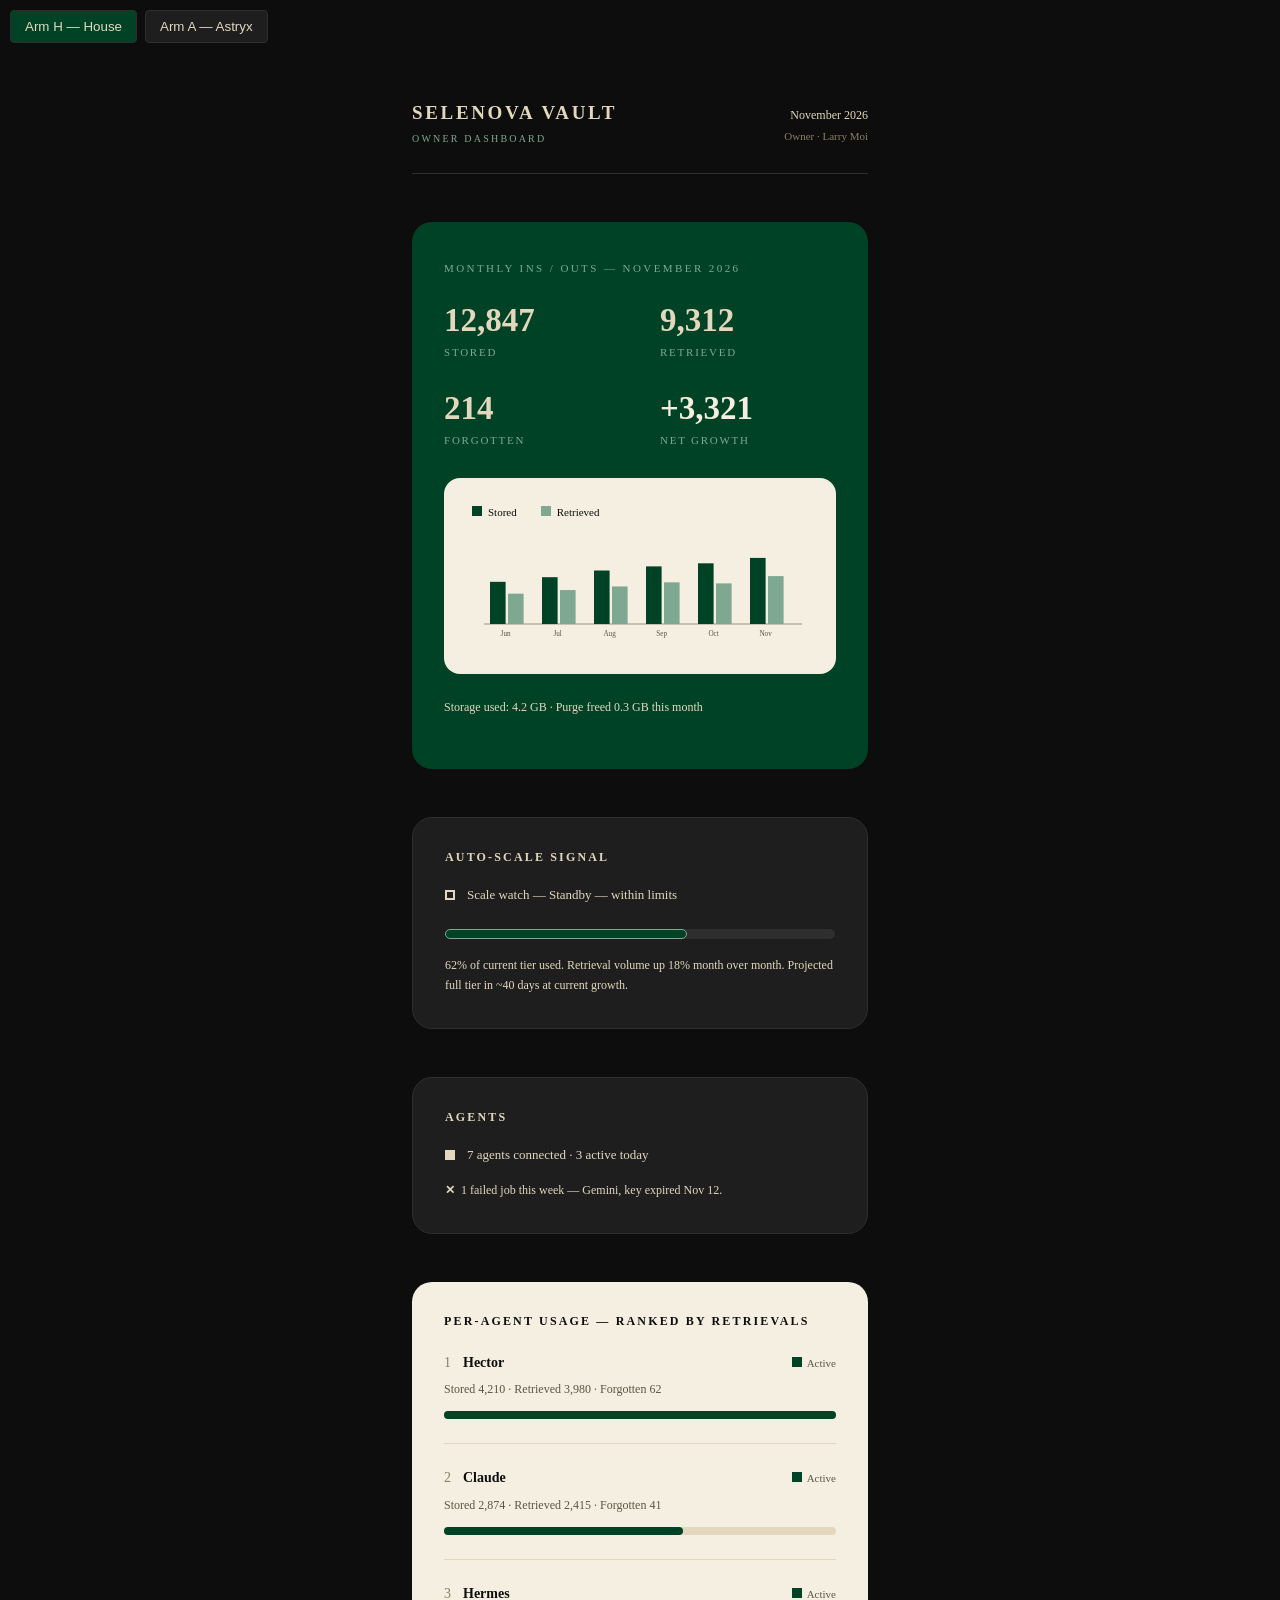
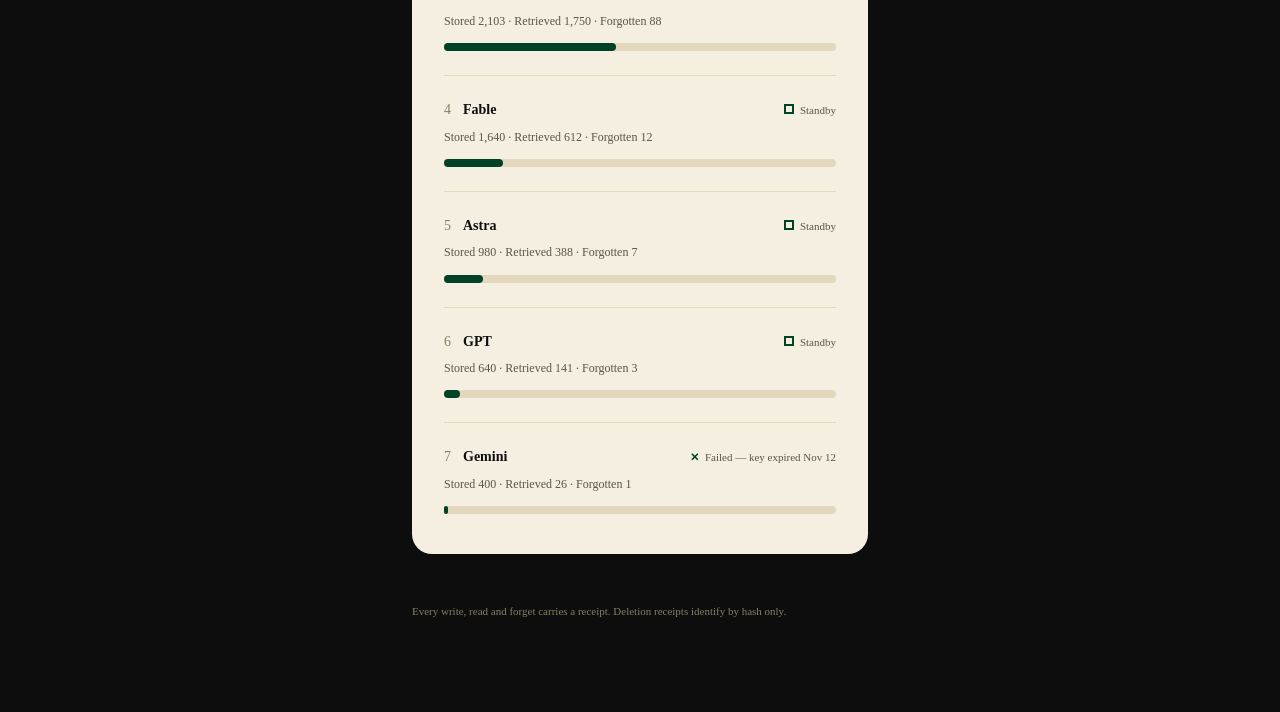
==== commit 25bfd01c: "Taste test redo: doubled spacing, reduced type, app feel (Larry verdict round 1)" ====
--- a/index.html
+++ b/index.html
@@ -2,11 +2,11 @@
 <html lang="en">
 <head>
   <style>@layer reset, astryx-base, astryx-theme, product;</style>
-<meta charset="UTF-8"/><meta name="viewport" content="width=device-width, initial-scale=1.0"/><title>Selenova Vault — Taste Test</title>  <script type="module" crossorigin src="./assets/index-DvSzd2hs.js"></script>
+<meta charset="UTF-8"/><meta name="viewport" content="width=device-width, initial-scale=1.0"/><title>Selenova Vault — Taste Test</title>  <script type="module" crossorigin src="./assets/index-DQMic0hr.js"></script>
   <link rel="modulepreload" crossorigin href="./assets/focusOutline.stylex-DmgL6pwj.js">
   <link rel="modulepreload" crossorigin href="./assets/useLayerDismissal-CQHac4kQ.js">
   <link rel="modulepreload" crossorigin href="./assets/isRtlElement-oBKEtMPg.js">
-  <link rel="stylesheet" crossorigin href="./assets/index-BMBttoV4.css">
+  <link rel="stylesheet" crossorigin href="./assets/index-BBSSolPS.css">
   <link rel="stylesheet" crossorigin href="./assets/astryx-stylex-b9ff0355.css">
   </head>
 <body><div id="root"></div></body>
--- a/assets/index-BBSSolPS.css
+++ b/assets/index-BBSSolPS.css
@@ -0,0 +1,2 @@
+*{box-sizing:border-box}body{background:#0d0d0d;margin:0;font-family:Georgia,Times New Roman,serif}.h-wrap{color:#e3d8be;max-width:520px;margin:0 auto;padding:48px 32px 80px}.h-header{border-bottom:1px solid #2e2e2e;justify-content:space-between;align-items:baseline;padding-bottom:28px;display:flex}.h-brand{letter-spacing:.14em;font-size:19px;font-weight:700;line-height:1.3}.h-brand small{letter-spacing:.22em;color:#7fa893;margin-top:6px;font-size:10px;font-weight:400;display:block}.h-headright{text-align:right;color:#e3d8be;font-size:12px;line-height:1.5}.h-headright span{color:#8a7f63;margin-top:4px;font-size:11px;display:block}.h-hero{background:#004225;border-radius:20px;margin-top:48px;padding:40px 32px}.h-hero-label{letter-spacing:.22em;color:#7fa893;text-transform:uppercase;font-size:11px}.h-hero-nums{grid-template-columns:1fr 1fr;gap:32px 40px;margin-top:28px;display:grid}.h-stat .num{color:#e3d8be;font-size:33px;font-weight:700;line-height:1.1}.h-stat .lab{letter-spacing:.16em;text-transform:uppercase;color:#7fa893;margin-top:8px;font-size:11px}.h-stat.net .num{color:#f4efe0}.h-hero-chart{background:#f4efe0;border-radius:16px;margin-top:32px;padding:28px}.h-hero-storage{color:#e3d8be;margin-top:24px;font-size:12px;line-height:1.6}.h-legend{color:#0d0d0d;gap:24px;margin-bottom:16px;font-size:11px;display:flex}.h-legend i{width:10px;height:10px;margin-right:6px;display:inline-block}.h-mid{grid-template-columns:1fr;gap:48px;margin-top:48px;display:grid}.h-card{background:#1e1e1e;border:1px solid #2e2e2e;border-radius:20px;padding:32px}.h-card h2{letter-spacing:.18em;text-transform:uppercase;color:#e3d8be;margin:0 0 20px;font-size:12px;font-weight:700}.h-card p{color:#e3d8be;margin:16px 0 0;font-size:12px;line-height:1.7}.h-statusline{align-items:center;gap:12px;font-size:13px;line-height:1.5;display:flex}.h-track{background:#2e2e2e;border-radius:5px;height:10px;margin-top:24px}.h-fill{background:#004225;border:1px solid #7fa893;border-radius:5px;height:10px}.h-agents{color:#0d0d0d;background:#f4efe0;border-radius:20px;margin-top:48px;padding:32px}.h-agents h2{letter-spacing:.18em;text-transform:uppercase;margin:0;font-size:12px}.h-agentlist{margin:0;padding:0;list-style:none}.h-agent{border-bottom:1px solid #e3d8be;padding:24px 0}.h-agent:last-child{border-bottom:none;padding-bottom:8px}.h-agent-top{justify-content:space-between;align-items:baseline;gap:16px;display:flex}.h-agent-name{font-size:14px;font-weight:700;line-height:1.4}.h-agent-rank{color:#8a7f63;font-variant-numeric:tabular-nums;margin-right:12px;font-weight:400}.h-agent-status{color:#5c5546;white-space:nowrap;font-size:11px}.h-agent-stats{color:#5c5546;font-variant-numeric:tabular-nums;margin-top:8px;font-size:12px;line-height:1.6}.h-share{background:#e3d8be;border-radius:4px;height:8px;margin-top:12px}.h-share i{background:#004225;border-radius:4px;height:8px;display:block}.h-footer{color:#8a7f63;margin-top:48px;font-size:11px;line-height:1.7}@media (width<=560px){.h-wrap{padding:36px 20px 64px}.h-hero{padding:32px 24px}.h-card,.h-agents{padding:28px 24px}.h-hero-chart{padding:20px}}@layer reset{@scope([data-astryx-theme=room]) to ([data-astryx-theme]){:where(h1,h2,h3,h4,h5,h6){font-family:var(--font-family-heading);color:var(--color-text-primary)}:where(h1){font-size:var(--text-heading-1-size);font-weight:var(--text-heading-1-weight);line-height:var(--text-heading-1-leading)}:where(h2){font-size:var(--text-heading-2-size);font-weight:var(--text-heading-2-weight);line-height:var(--text-heading-2-leading)}:where(h3){font-size:var(--text-heading-3-size);font-weight:var(--text-heading-3-weight);line-height:var(--text-heading-3-leading)}:where(h4){font-size:var(--text-heading-4-size);font-weight:var(--text-heading-4-weight);line-height:var(--text-heading-4-leading)}:where(h5){font-size:var(--text-heading-5-size);font-weight:var(--text-heading-5-weight);line-height:var(--text-heading-5-leading)}:where(h6){font-size:var(--text-heading-6-size);font-weight:var(--text-heading-6-weight);line-height:var(--text-heading-6-leading)}:where(p){font-family:var(--font-family-body);font-size:var(--text-body-size);font-weight:var(--text-body-weight);line-height:var(--text-body-leading);color:var(--color-text-primary)}:where(small){font-size:var(--text-supporting-size);font-weight:var(--text-supporting-weight);line-height:var(--text-supporting-leading);color:var(--color-text-secondary)}:where(code,pre){font-family:var(--font-family-code);font-size:var(--text-code-size);line-height:var(--text-code-leading)}:where(hr){border:none;border-top:1px solid var(--color-border)}}}@layer astryx-base;@layer astryx-theme{:root{--lightningcss-light:initial;--lightningcss-dark: ;color-scheme:light dark}@media (prefers-color-scheme:dark){:root{--lightningcss-light: ;--lightningcss-dark:initial}}html[data-theme=light]{--lightningcss-light:initial;--lightningcss-dark: ;color-scheme:light}html[data-theme=dark]{--lightningcss-light: ;--lightningcss-dark:initial;color-scheme:dark}@scope([data-astryx-theme=room]) to ([data-astryx-theme]){:scope{--_scaled-font-size-4xs:min(calc(.375rem * var(--_dynamic-type-caption2,1)), var(--_scaled-font-size-3xs));--font-size-4xs:var(--_scaled-font-size-4xs);--_scaled-font-size-3xs:min(calc(.4375rem * var(--_dynamic-type-caption2,1)), var(--_scaled-font-size-2xs));--font-size-3xs:var(--_scaled-font-size-3xs);--_scaled-font-size-2xs:min(calc(.5rem * var(--_dynamic-type-caption2,1)), var(--_scaled-font-size-xs));--font-size-2xs:var(--_scaled-font-size-2xs);--_scaled-font-size-xs:min(calc(.625rem * var(--_dynamic-type-caption1,1)), var(--_scaled-font-size-sm));--font-size-xs:var(--_scaled-font-size-xs);--_scaled-font-size-sm:min(calc(.75rem * var(--_dynamic-type-footnote,1)), var(--_scaled-font-size-base));--font-size-sm:var(--_scaled-font-size-sm);--_scaled-font-size-base:min(calc(.875rem * var(--_dynamic-type-body,1)), var(--_scaled-font-size-lg));--font-size-base:var(--_scaled-font-size-base);--_scaled-font-size-lg:min(calc(1.0625rem * var(--_dynamic-type-title3,1)), var(--_scaled-font-size-xl));--font-size-lg:var(--_scaled-font-size-lg);--_scaled-font-size-xl:min(calc(1.25rem * var(--_dynamic-type-title2,1)), var(--_scaled-font-size-2xl));--font-size-xl:var(--_scaled-font-size-xl);--_scaled-font-size-2xl:min(calc(1.5rem * var(--_dynamic-type-title1,1)), var(--_scaled-font-size-3xl));--font-size-2xl:var(--_scaled-font-size-2xl);--_scaled-font-size-3xl:min(calc(1.8125rem * var(--_dynamic-type-title1,1)), var(--_scaled-font-size-4xl));--font-size-3xl:var(--_scaled-font-size-3xl);--_scaled-font-size-4xl:min(calc(2.1875rem * var(--_dynamic-type-large-title,1)), var(--_scaled-font-size-5xl));--font-size-4xl:var(--_scaled-font-size-4xl);--_scaled-font-size-5xl:calc(2.625rem * var(--_dynamic-type-large-title,1));--font-size-5xl:var(--_scaled-font-size-5xl);--text-heading-1-size:var(--font-size-2xl);--text-heading-1-weight:var(--font-weight-semibold);--text-heading-1-leading:1.3333;--text-heading-2-size:var(--font-size-xl);--text-heading-2-weight:var(--font-weight-semibold);--text-heading-2-leading:1.4;--text-heading-3-size:var(--font-size-lg);--text-heading-3-weight:var(--font-weight-bold);--text-heading-3-leading:1.4118;--text-heading-4-size:var(--font-size-base);--text-heading-4-weight:var(--font-weight-bold);--text-heading-4-leading:1.4286;--text-heading-5-size:var(--font-size-sm);--text-heading-5-weight:var(--font-weight-semibold);--text-heading-5-leading:1.6667;--text-heading-6-size:var(--font-size-xs);--text-heading-6-weight:var(--font-weight-semibold);--text-heading-6-leading:1.6;--text-body-size:var(--font-size-base);--text-body-weight:var(--font-weight-normal);--text-body-leading:1.4286;--text-large-size:var(--font-size-lg);--text-large-weight:var(--font-weight-semibold);--text-large-leading:1.4118;--text-label-size:var(--font-size-base);--text-label-weight:var(--font-weight-medium);--text-label-leading:1.4286;--text-code-size:var(--font-size-base);--text-code-weight:var(--font-weight-normal);--text-code-leading:1.4286;--text-supporting-size:var(--font-size-sm);--text-supporting-weight:var(--font-weight-normal);--text-supporting-leading:1.6667;--text-display-1-size:var(--font-size-5xl);--text-display-1-weight:var(--font-weight-normal);--text-display-1-leading:1.2381;--text-display-2-size:var(--font-size-4xl);--text-display-2-weight:var(--font-weight-normal);--text-display-2-leading:1.2571;--text-display-3-size:var(--font-size-3xl);--text-display-3-weight:var(--font-weight-normal);--text-display-3-leading:1.3793;--duration-fast-min:95ms;--duration-fast:.125s;--duration-fast-max:.165s;--duration-medium-min:.225s;--duration-medium:.3s;--duration-medium-max:.4s;--duration-slow-min:.525s;--duration-slow:.7s;--duration-slow-max:.935s;--_astryx-pre-tempo-duration-fast-min:95ms;--_astryx-pre-tempo-duration-fast:.125s;--_astryx-pre-tempo-duration-fast-max:.165s;--_astryx-pre-tempo-duration-medium-min:.225s;--_astryx-pre-tempo-duration-medium:.3s;--_astryx-pre-tempo-duration-medium-max:.4s;--_astryx-pre-tempo-duration-slow-min:.525s;--_astryx-pre-tempo-duration-slow:.7s;--_astryx-pre-tempo-duration-slow-max:.935s;--_astryx-motion-tempo:1;--font-family-body:Figtree, -apple-system, BlinkMacSystemFont, "Segoe UI", Roboto, Helvetica, Arial, sans-serif;--font-family-heading:Figtree, -apple-system, BlinkMacSystemFont, "Segoe UI", Roboto, Helvetica, Arial, sans-serif;--font-family-code:ui-monospace, "SF Mono", Monaco, Consolas, "Liberation Mono", "Courier New", monospace;--color-syntax-keyword:#7fa893;--color-syntax-string:#e3d8be;--color-syntax-comment:#8a7f63;--color-syntax-number:#e3d8be;--color-syntax-function:#7fa893;--color-syntax-type:#7fa893;--color-syntax-variable:#e3d8be;--color-syntax-operator:#8a7f63;--color-syntax-constant:#e3d8be;--color-syntax-tag:#7fa893;--color-syntax-attribute:#e3d8be;--color-syntax-property:#7fa893;--color-syntax-punctuation:#8a7f63;--color-syntax-background:#0d0d0d;--color-syntax-added:#1a5c3d;--color-syntax-removed:#2e2e2e;--color-syntax-diff-header:#1e1e1e;--color-syntax-added-marker:#7fa893;--color-syntax-removed-marker:#8a7f63;--color-background-surface:#1e1e1e;--color-background-body:#0d0d0d;--color-background-card:#1e1e1e;--color-background-popover:#1e1e1e;--color-background-muted:#2e2e2e;--color-accent:#004225;--color-accent-muted:#1a5c3d;--color-neutral:#8a7f63;--color-overlay:#0d0d0d;--color-overlay-hover:#1e1e1e;--color-overlay-pressed:#2e2e2e;--color-text-primary:#e3d8be;--color-text-secondary:#8a7f63;--color-text-disabled:#5c5546;--color-text-accent:#7fa893;--color-on-dark:#e3d8be;--color-on-light:#0d0d0d;--color-on-accent:#e3d8be;--color-on-success:#e3d8be;--color-on-error:#e3d8be;--color-on-warning:#0d0d0d;--color-info:#1a5c3d;--color-info-muted:#2e2e2e;--color-on-info:#e3d8be;--color-text-info:#e3d8be;--color-text-success:#e3d8be;--color-text-warning:#e3d8be;--color-text-error:#e3d8be;--color-on-info-muted:#e3d8be;--color-on-success-muted:#e3d8be;--color-on-warning-muted:#e3d8be;--color-on-error-muted:#e3d8be;--color-icon-accent:#7fa893;--color-icon-primary:#e3d8be;--color-icon-secondary:#8a7f63;--color-icon-disabled:#5c5546;--color-success:#004225;--color-warning:#e3d8be;--color-error:#0d0d0d;--color-success-muted:#1a5c3d;--color-error-muted:#2e2e2e;--color-warning-muted:#2e2e2e;--color-border:#2e2e2e;--color-border-emphasized:#5c5546;--color-skeleton:#2e2e2e;--color-shadow:#0d0d0d;--color-tint-hover:#1e1e1e;--color-background-red:#2e2e2e;--color-border-red:#2e2e2e;--color-icon-red:#e3d8be;--color-text-red:#e3d8be;--color-background-orange:#2e2e2e;--color-border-orange:#2e2e2e;--color-icon-orange:#8a7f63;--color-text-orange:#8a7f63;--color-background-yellow:#2e2e2e;--color-border-yellow:#2e2e2e;--color-icon-yellow:#8a7f63;--color-text-yellow:#8a7f63;--color-background-green:#004225;--color-border-green:#004225;--color-icon-green:#7fa893;--color-text-green:#7fa893;--color-background-teal:#1a5c3d;--color-border-teal:#1a5c3d;--color-icon-teal:#7fa893;--color-text-teal:#7fa893;--color-background-cyan:#1a5c3d;--color-border-cyan:#1a5c3d;--color-icon-cyan:#7fa893;--color-text-cyan:#7fa893;--color-background-blue:#1a5c3d;--color-border-blue:#1a5c3d;--color-icon-blue:#7fa893;--color-text-blue:#7fa893;--color-background-purple:#2e2e2e;--color-border-purple:#2e2e2e;--color-icon-purple:#8a7f63;--color-text-purple:#8a7f63;--color-background-pink:#2e2e2e;--color-border-pink:#2e2e2e;--color-icon-pink:#8a7f63;--color-text-pink:#8a7f63;--color-background-gray:#2e2e2e;--color-border-gray:#2e2e2e;--color-icon-gray:#8a7f63;--color-text-gray:#8a7f63;--radius-none:0px;--radius-inner:.375rem;--radius-element:.625rem;--radius-container:.75rem;--radius-page:1.75rem;--radius-full:9999px;--shadow-low:0 2px 4px var(--lightningcss-light,oklch(0% 0 0/.05))var(--lightningcss-dark,oklch(0% 0 0/.25)), 0 4px 8px var(--lightningcss-light,oklch(0% 0 0/.1))var(--lightningcss-dark,oklch(0% 0 0/.4)), inset 0 0 0 1px var(--lightningcss-light,#0000)var(--lightningcss-dark,oklch(100% 0 0/.08));--shadow-med:0 2px 4px var(--lightningcss-light,oklch(0% 0 0/.05))var(--lightningcss-dark,oklch(0% 0 0/.35)), 0 4px 12px var(--lightningcss-light,oklch(0% 0 0/.1))var(--lightningcss-dark,oklch(0% 0 0/.5)), inset 0 0 0 1px var(--lightningcss-light,#0000)var(--lightningcss-dark,oklch(100% 0 0/.12));--shadow-high:0 4px 6px var(--lightningcss-light,oklch(0% 0 0/.1))var(--lightningcss-dark,oklch(0% 0 0/.5)), 0 12px 24px var(--lightningcss-light,oklch(0% 0 0/.15))var(--lightningcss-dark,oklch(0% 0 0/.7)), inset 0 0 0 1px var(--lightningcss-light,#0000)var(--lightningcss-dark,oklch(100% 0 0/.15));--shadow-inset-hover:inset 0px 0px 0px 2px #7fa893;--shadow-inset-selected:inset 0px 0px 0px 2px #004225;--shadow-inset-success:inset 0px 0px 0px 2px #2f7d334d;--shadow-inset-warning:inset 0px 0px 0px 2px #f8d36a4d;--shadow-inset-error:inset 0px 0px 0px 2px #de47454d;--color-icon-info:var(--color-text-info);--color-icon-success:var(--color-text-success);--color-icon-warning:var(--color-text-warning);--color-icon-error:var(--color-text-error);--color-border-info:var(--color-text-info);--color-border-success:var(--color-text-success);--color-border-warning:var(--color-text-warning);--color-border-error:var(--color-text-error);--duration-exit:var(--duration-fast);--astryx-theme-neutral-color-status-fill-accent:#004225;font-family:var(--font-family-body)}.astryx-heading[data-level="1"]{font-family:var(--font-family-heading);font-size:var(--text-heading-1-size);font-weight:var(--text-heading-1-weight);line-height:var(--text-heading-1-leading)}.astryx-heading[data-level="2"]{font-family:var(--font-family-heading);font-size:var(--text-heading-2-size);font-weight:var(--text-heading-2-weight);line-height:var(--text-heading-2-leading)}.astryx-heading[data-level="3"]{font-family:var(--font-family-heading);font-size:var(--text-heading-3-size);font-weight:var(--text-heading-3-weight);line-height:var(--text-heading-3-leading)}.astryx-heading[data-level="4"]{font-family:var(--font-family-heading);font-size:var(--text-heading-4-size);font-weight:var(--text-heading-4-weight);line-height:var(--text-heading-4-leading)}.astryx-heading[data-level="5"]{font-family:var(--font-family-heading);font-size:var(--text-heading-5-size);font-weight:var(--text-heading-5-weight);line-height:var(--text-heading-5-leading)}.astryx-heading[data-level="6"]{font-family:var(--font-family-heading);font-size:var(--text-heading-6-size);font-weight:var(--text-heading-6-weight);line-height:var(--text-heading-6-leading)}.astryx-heading[data-type=display-1]{font-family:var(--font-family-heading);font-size:var(--text-display-1-size);line-height:var(--text-display-1-leading)}.astryx-heading[data-type=display-2]{font-family:var(--font-family-heading);font-size:var(--text-display-2-size);line-height:var(--text-display-2-leading)}.astryx-heading[data-type=display-3]{font-family:var(--font-family-heading);font-size:var(--text-display-3-size);line-height:var(--text-display-3-leading)}.astryx-text[data-type=body]{font-family:var(--font-family-body);font-size:var(--text-body-size);line-height:var(--text-body-leading)}.astryx-text[data-type=large]{font-family:var(--font-family-body);font-size:var(--text-large-size);line-height:var(--text-large-leading)}.astryx-text[data-type=label]{font-family:var(--font-family-body);font-size:var(--text-label-size);line-height:var(--text-label-leading)}.astryx-text[data-type=code]{font-family:var(--font-family-code);font-size:var(--text-code-size);line-height:var(--text-code-leading)}.astryx-text[data-type=supporting]{font-family:var(--font-family-body);font-size:var(--text-supporting-size);line-height:var(--text-supporting-leading)}.astryx-text[data-type=display-1]{font-family:var(--font-family-heading);font-size:var(--text-display-1-size);line-height:var(--text-display-1-leading)}.astryx-text[data-type=display-2]{font-family:var(--font-family-heading);font-size:var(--text-display-2-size);line-height:var(--text-display-2-leading)}.astryx-text[data-type=display-3]{font-family:var(--font-family-heading);font-size:var(--text-display-3-size);line-height:var(--text-display-3-leading)}.astryx-item[data-selected=selected],.astryx-item[data-data-selected=data-selected],.astryx-tree-list-item[data-selected=selected],.astryx-tree-list-item[data-data-selected=data-selected],.astryx-file-input[data-mode=dropzone],.astryx-citation[data-variant=number]{--color-text-secondary:#8a7f63}.astryx-button[data-variant=destructive]{background-color:var(--color-error-muted);color:var(--color-on-error-muted)}.astryx-badge[data-variant=neutral]{background-color:var(--color-background-gray);color:var(--color-text-gray)}.astryx-badge[data-variant=red]{background-color:var(--color-background-red);color:var(--color-text-red)}.astryx-badge[data-variant=orange]{background-color:var(--color-background-orange);color:var(--color-text-orange)}.astryx-badge[data-variant=yellow]{background-color:var(--color-background-yellow);color:var(--color-text-yellow)}.astryx-badge[data-variant=green]{background-color:var(--color-background-green);color:var(--color-text-green)}.astryx-badge[data-variant=teal]{background-color:var(--color-background-teal);color:var(--color-text-teal)}.astryx-badge[data-variant=cyan]{background-color:var(--color-background-cyan);color:var(--color-text-cyan)}.astryx-badge[data-variant=blue]{background-color:var(--color-background-blue);color:var(--color-text-blue)}.astryx-badge[data-variant=purple]{background-color:var(--color-background-purple);color:var(--color-text-purple)}.astryx-badge[data-variant=pink]{background-color:var(--color-background-pink);color:var(--color-text-pink)}.astryx-badge[data-variant=gray]{background-color:var(--color-background-gray);color:var(--color-text-gray)}.astryx-segmented-control{padding:var(--spacing-1);--_segmented-control-padding:var(--spacing-1)}.astryx-segmented-control-item{--color-text-secondary:var(--lightningcss-light,#474747)var(--lightningcss-dark,#c6c6c6)}.astryx-segmented-control-item[data-size=sm]{height:calc(var(--size-element-sm) - 8px)}.astryx-segmented-control-item[data-size=md]{height:calc(var(--size-element-md) - 8px)}.astryx-segmented-control-item[data-size=lg]{height:calc(var(--size-element-lg) - 8px)}.astryx-segmented-control-item[data-selected=selected]{box-shadow:none}.astryx-switch{--color-background-gray:var(--color-border-emphasized)}.astryx-progress-bar{--color-background-muted:var(--color-border-emphasized)}.astryx-card{--astryx-card-padding:var(--spacing-3)}.astryx-section{--astryx-section-padding:var(--spacing-3)}.astryx-text[data-color=primary],.astryx-heading[data-color=primary]{color:var(--color-text-primary)}.astryx-text[data-color=secondary],.astryx-heading[data-color=secondary]{color:var(--color-text-secondary)}.astryx-text[data-color=disabled],.astryx-heading[data-color=disabled]{color:var(--color-text-disabled)}.astryx-text[data-color=placeholder],.astryx-heading[data-color=placeholder]{color:var(--color-text-secondary)}.astryx-text[data-color=accent],.astryx-heading[data-color=accent]{color:var(--color-text-accent)}.astryx-text[data-color=inherit],.astryx-heading[data-color=inherit]{color:inherit}.astryx-text[data-size="4xs"]{font-size:var(--font-size-4xs)}.astryx-text[data-size="3xs"]{font-size:var(--font-size-3xs)}.astryx-text[data-size="2xs"]{font-size:var(--font-size-2xs)}.astryx-text[data-size=xsm]{font-size:var(--font-size-xs)}.astryx-text[data-size=sm]{font-size:var(--font-size-sm)}.astryx-text[data-size=base]{font-size:var(--font-size-base)}.astryx-text[data-size=lg]{font-size:var(--font-size-lg)}.astryx-text[data-size=xl]{font-size:var(--font-size-xl)}.astryx-text[data-size="2xl"]{font-size:var(--font-size-2xl)}.astryx-text[data-size="3xl"]{font-size:var(--font-size-3xl)}.astryx-text[data-size="4xl"]{font-size:var(--font-size-4xl)}.astryx-heading[data-weight=normal]{font-weight:var(--font-weight-normal)}.astryx-heading[data-weight=medium]{font-weight:var(--font-weight-medium)}.astryx-heading[data-weight=semibold]{font-weight:var(--font-weight-semibold)}.astryx-heading[data-weight=bold]{font-weight:var(--font-weight-bold)}}@media (width<1024px) and (pointer:coarse){@scope([data-astryx-theme=room]) to ([data-astryx-theme]){:scope{--_scaled-font-size-4xs:min(calc(.4375rem * var(--_dynamic-type-caption2,1)), var(--_scaled-font-size-3xs));--font-size-4xs:var(--_scaled-font-size-4xs);--_scaled-font-size-3xs:min(calc(.5rem * var(--_dynamic-type-caption2,1)), var(--_scaled-font-size-2xs));--font-size-3xs:var(--_scaled-font-size-3xs);--_scaled-font-size-2xs:min(calc(.625rem * var(--_dynamic-type-caption2,1)), var(--_scaled-font-size-xs));--font-size-2xs:var(--_scaled-font-size-2xs);--_scaled-font-size-xs:min(calc(.75rem * var(--_dynamic-type-caption1,1)), var(--_scaled-font-size-sm));--font-size-xs:var(--_scaled-font-size-xs);--_scaled-font-size-sm:min(calc(.875rem * var(--_dynamic-type-footnote,1)), var(--_scaled-font-size-base));--font-size-sm:var(--_scaled-font-size-sm);--_scaled-font-size-base:min(calc(1rem * var(--_dynamic-type-body,1)), var(--_scaled-font-size-lg));--font-size-base:var(--_scaled-font-size-base);--_scaled-font-size-lg:min(calc(1.1875rem * var(--_dynamic-type-title3,1)), var(--_scaled-font-size-xl));--font-size-lg:var(--_scaled-font-size-lg);--_scaled-font-size-xl:min(calc(1.375rem * var(--_dynamic-type-title2,1)), var(--_scaled-font-size-2xl));--font-size-xl:var(--_scaled-font-size-xl);--_scaled-font-size-2xl:min(calc(1.625rem * var(--_dynamic-type-title1,1)), var(--_scaled-font-size-3xl));--font-size-2xl:var(--_scaled-font-size-2xl);--_scaled-font-size-3xl:min(calc(1.875rem * var(--_dynamic-type-title1,1)), var(--_scaled-font-size-4xl));--font-size-3xl:var(--_scaled-font-size-3xl);--_scaled-font-size-4xl:min(calc(2.25rem * var(--_dynamic-type-large-title,1)), var(--_scaled-font-size-5xl));--font-size-4xl:var(--_scaled-font-size-4xl);--_scaled-font-size-5xl:calc(2.625rem * var(--_dynamic-type-large-title,1));--font-size-5xl:var(--_scaled-font-size-5xl);--text-heading-1-size:var(--font-size-2xl);--text-heading-1-weight:var(--font-weight-semibold);--text-heading-1-leading:1.3846;--text-heading-2-size:var(--font-size-xl);--text-heading-2-weight:var(--font-weight-semibold);--text-heading-2-leading:1.4545;--text-heading-3-size:var(--font-size-lg);--text-heading-3-weight:var(--font-weight-bold);--text-heading-3-leading:1.4737;--text-heading-4-size:var(--font-size-base);--text-heading-4-weight:var(--font-weight-bold);--text-heading-4-leading:1.5;--text-heading-5-size:var(--font-size-sm);--text-heading-5-weight:var(--font-weight-semibold);--text-heading-5-leading:1.4286;--text-heading-6-size:var(--font-size-xs);--text-heading-6-weight:var(--font-weight-semibold);--text-heading-6-leading:1.6667;--text-body-size:var(--font-size-base);--text-body-weight:var(--font-weight-normal);--text-body-leading:1.5;--text-large-size:var(--font-size-lg);--text-large-weight:var(--font-weight-semibold);--text-large-leading:1.4737;--text-label-size:var(--font-size-base);--text-label-weight:var(--font-weight-medium);--text-label-leading:1.5;--text-code-size:var(--font-size-base);--text-code-weight:var(--font-weight-normal);--text-code-leading:1.5;--text-supporting-size:var(--font-size-sm);--text-supporting-weight:var(--font-weight-normal);--text-supporting-leading:1.4286;--text-display-1-size:var(--font-size-5xl);--text-display-1-weight:var(--font-weight-normal);--text-display-1-leading:1.2381;--text-display-2-size:var(--font-size-4xl);--text-display-2-weight:var(--font-weight-normal);--text-display-2-leading:1.2222;--text-display-3-size:var(--font-size-3xl);--text-display-3-weight:var(--font-weight-normal);--text-display-3-leading:1.4667;--font-family-body:Figtree, -apple-system, BlinkMacSystemFont, "Segoe UI", Roboto, Helvetica, Arial, sans-serif;--font-family-heading:Figtree, -apple-system, BlinkMacSystemFont, "Segoe UI", Roboto, Helvetica, Arial, sans-serif;--font-family-code:ui-monospace, "SF Mono", Monaco, Consolas, "Liberation Mono", "Courier New", monospace}}}@scope([data-astryx-theme=room]) to ([data-astryx-theme]){[data-astryx-media=dark]{--lightningcss-light: ;--lightningcss-dark:initial;color-scheme:dark;--color-text-primary:var(--color-on-dark);--color-icon-primary:var(--color-on-dark);--color-accent:var(--color-on-dark)}[data-astryx-media=light]{--lightningcss-light:initial;--lightningcss-dark: ;color-scheme:light;--color-text-primary:var(--color-on-light);--color-icon-primary:var(--color-on-light);--color-accent:var(--color-on-light)}}}.a-hero{background:#004225;border-radius:6px;padding:28px}.a-light{color:#0d0d0d;background:#f4efe0;border-radius:6px;padding:16px}.a-darkpanel{background:#1e1e1e;border:1px solid #2e2e2e;border-radius:6px;padding:16px}.a-wrap{max-width:1180px;margin:0 auto;padding:20px 20px 40px}.a-nums{flex-wrap:wrap;gap:40px;display:flex}.a-mid{grid-template-columns:1fr 1fr;gap:18px;margin-top:18px;display:grid}@media (width<=700px){.a-mid{grid-template-columns:1fr}}
+
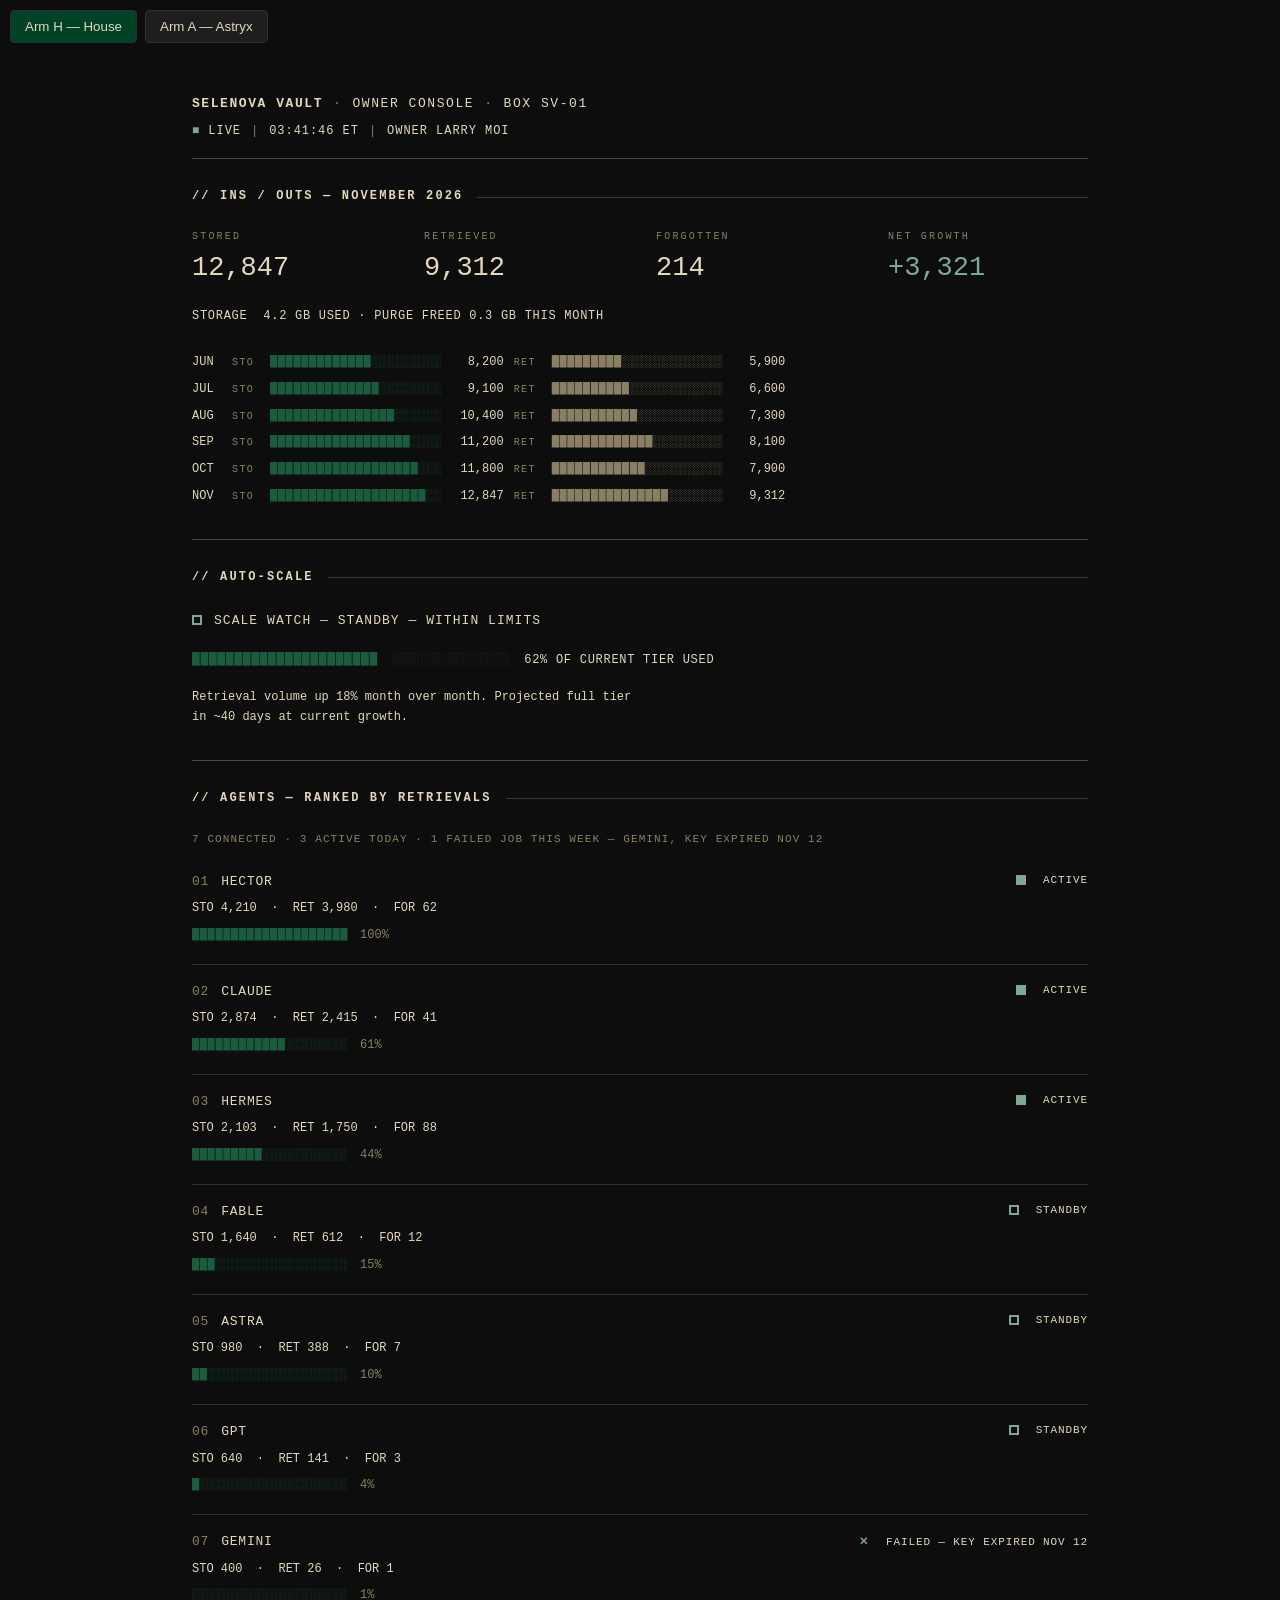
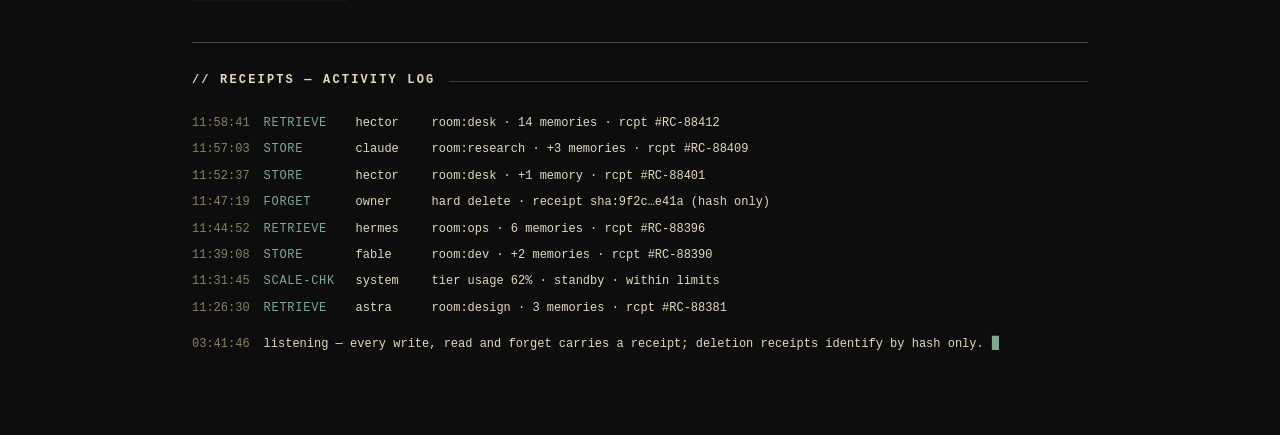
==== commit de39d34e: "Taste test round 2: flat terminal console, hairline sections, live stats (Larry direction)" ====
--- a/index.html
+++ b/index.html
@@ -2,11 +2,11 @@
 <html lang="en">
 <head>
   <style>@layer reset, astryx-base, astryx-theme, product;</style>
-<meta charset="UTF-8"/><meta name="viewport" content="width=device-width, initial-scale=1.0"/><title>Selenova Vault — Taste Test</title>  <script type="module" crossorigin src="./assets/index-DQMic0hr.js"></script>
+<meta charset="UTF-8"/><meta name="viewport" content="width=device-width, initial-scale=1.0"/><title>Selenova Vault — Taste Test</title>  <script type="module" crossorigin src="./assets/index-DWHezibi.js"></script>
   <link rel="modulepreload" crossorigin href="./assets/focusOutline.stylex-DmgL6pwj.js">
   <link rel="modulepreload" crossorigin href="./assets/useLayerDismissal-CQHac4kQ.js">
   <link rel="modulepreload" crossorigin href="./assets/isRtlElement-oBKEtMPg.js">
-  <link rel="stylesheet" crossorigin href="./assets/index-BBSSolPS.css">
+  <link rel="stylesheet" crossorigin href="./assets/index-Puo2bJhN.css">
   <link rel="stylesheet" crossorigin href="./assets/astryx-stylex-b9ff0355.css">
   </head>
 <body><div id="root"></div></body>
--- a/assets/index-Puo2bJhN.css
+++ b/assets/index-Puo2bJhN.css
@@ -0,0 +1,2 @@
+*{box-sizing:border-box}body{background:#0d0d0d;margin:0}.t-wrap{color:#e3d8be;font-variant-numeric:tabular-nums;background:#0d0d0d;max-width:960px;margin:0 auto;padding:40px 32px 72px;font-family:ui-monospace,SF Mono,SFMono-Regular,Menlo,Consolas,Liberation Mono,monospace;font-size:13px;line-height:1.65}.t-dim{color:#8a7f63}.t-head{border-bottom:1px solid #e3d8be4d;padding-bottom:16px}.t-head-main{letter-spacing:.12em;flex-wrap:wrap;gap:10px;font-size:13px;display:flex}.t-brand{font-weight:700}.t-head-status{letter-spacing:.08em;color:#e3d8be;flex-wrap:wrap;gap:10px;margin-top:8px;font-size:12px;display:flex}.t-live-sq{color:#7fa893}.t-wrap section{border-bottom:1px solid #e3d8be4d;padding:28px 0 32px}.t-wrap section:last-child{border-bottom:none;padding-bottom:8px}.t-sechead{letter-spacing:.18em;color:#e3d8be;align-items:center;gap:14px;margin:0 0 22px;font-size:12px;font-weight:700;display:flex}.t-sechead:after{content:"";border-top:1px solid #e3d8be38;flex:1}.t-stats{grid-template-columns:repeat(4,1fr);gap:24px 32px;display:grid}.t-stat-lab{letter-spacing:.22em;text-transform:uppercase;color:#8a7f63;font-size:10px}.t-stat-num{color:#e3d8be;margin-top:6px;font-size:27px;line-height:1.25}.t-stat-num.accent{color:#7fa893}.t-line{letter-spacing:.06em;color:#e3d8be;margin:22px 0 0;font-size:12px}.t-trend{gap:7px;margin-top:26px;font-size:12px;display:grid}.t-trend-row{white-space:nowrap;align-items:baseline;gap:10px;display:flex;overflow-x:auto}.t-trend-m{color:#e3d8be;flex:none;width:30px}.t-trend-tag{letter-spacing:.14em;color:#8a7f63;flex:none;width:28px;font-size:10px}.t-trend-v{text-align:right;flex:none;width:52px}.t-bar{letter-spacing:.05em}.t-bar.sto{color:#1a5c3d}.t-bar.ret{color:#8a7f63}.t-bar.share,.t-bar.fill{color:#1a5c3d}.t-bar.rest{color:#2e2e2e}.t-scaleline{letter-spacing:.08em;align-items:center;gap:12px;font-size:13px;display:flex}.t-tierbar{flex-wrap:wrap;align-items:baseline;gap:14px;margin-top:18px;font-size:13px;display:flex}.t-tierpct{letter-spacing:.06em;font-size:12px}.t-note{color:#e3d8be;max-width:62ch;margin:16px 0 0;font-size:12px;line-height:1.7}.t-agentsum{letter-spacing:.1em;color:#8a7f63;margin-bottom:6px;font-size:11px}.t-agentlist{margin:0;padding:0;list-style:none}.t-agent{border-bottom:1px solid #e3d8be2e;padding:16px 0 18px}.t-agent:last-child{border-bottom:none;padding-bottom:4px}.t-agent-top{letter-spacing:.06em;justify-content:space-between;align-items:baseline;gap:16px;font-size:13px;display:flex}.t-rank{color:#8a7f63;margin-right:12px}.t-agent-status{letter-spacing:.08em;white-space:nowrap;align-items:center;gap:2px;font-size:11px;display:inline-flex}.t-agent-stats{color:#e3d8be;margin-top:7px;font-size:12px}.t-agent-share{align-items:baseline;gap:12px;margin-top:7px;font-size:12px;display:flex}.t-log{gap:6px;font-size:12px;line-height:1.7;display:grid}.t-logline{flex-wrap:wrap;gap:6px 14px;display:flex}.t-log-t{color:#8a7f63;flex:none}.t-log-op{color:#7fa893;letter-spacing:.06em;flex:none;width:78px}.t-log-who{flex:none;width:62px}.t-log-note{color:#e3d8be}.t-log-last{margin-top:10px}.t-cursor{color:#7fa893;margin-left:8px;animation:1.1s step-end infinite t-blink}@keyframes t-blink{50%{opacity:0}}@media (width<=640px){.t-wrap{padding:32px 20px 56px}.t-stats{grid-template-columns:1fr 1fr;gap:20px 24px}.t-stat-num{font-size:24px}.t-trend-row{gap:7px;font-size:11px}.t-log-op{width:70px}.t-log-who{width:54px}}@layer reset{@scope([data-astryx-theme=room]) to ([data-astryx-theme]){:where(h1,h2,h3,h4,h5,h6){font-family:var(--font-family-heading);color:var(--color-text-primary)}:where(h1){font-size:var(--text-heading-1-size);font-weight:var(--text-heading-1-weight);line-height:var(--text-heading-1-leading)}:where(h2){font-size:var(--text-heading-2-size);font-weight:var(--text-heading-2-weight);line-height:var(--text-heading-2-leading)}:where(h3){font-size:var(--text-heading-3-size);font-weight:var(--text-heading-3-weight);line-height:var(--text-heading-3-leading)}:where(h4){font-size:var(--text-heading-4-size);font-weight:var(--text-heading-4-weight);line-height:var(--text-heading-4-leading)}:where(h5){font-size:var(--text-heading-5-size);font-weight:var(--text-heading-5-weight);line-height:var(--text-heading-5-leading)}:where(h6){font-size:var(--text-heading-6-size);font-weight:var(--text-heading-6-weight);line-height:var(--text-heading-6-leading)}:where(p){font-family:var(--font-family-body);font-size:var(--text-body-size);font-weight:var(--text-body-weight);line-height:var(--text-body-leading);color:var(--color-text-primary)}:where(small){font-size:var(--text-supporting-size);font-weight:var(--text-supporting-weight);line-height:var(--text-supporting-leading);color:var(--color-text-secondary)}:where(code,pre){font-family:var(--font-family-code);font-size:var(--text-code-size);line-height:var(--text-code-leading)}:where(hr){border:none;border-top:1px solid var(--color-border)}}}@layer astryx-base;@layer astryx-theme{:root{--lightningcss-light:initial;--lightningcss-dark: ;color-scheme:light dark}@media (prefers-color-scheme:dark){:root{--lightningcss-light: ;--lightningcss-dark:initial}}html[data-theme=light]{--lightningcss-light:initial;--lightningcss-dark: ;color-scheme:light}html[data-theme=dark]{--lightningcss-light: ;--lightningcss-dark:initial;color-scheme:dark}@scope([data-astryx-theme=room]) to ([data-astryx-theme]){:scope{--_scaled-font-size-4xs:min(calc(.375rem * var(--_dynamic-type-caption2,1)), var(--_scaled-font-size-3xs));--font-size-4xs:var(--_scaled-font-size-4xs);--_scaled-font-size-3xs:min(calc(.4375rem * var(--_dynamic-type-caption2,1)), var(--_scaled-font-size-2xs));--font-size-3xs:var(--_scaled-font-size-3xs);--_scaled-font-size-2xs:min(calc(.5rem * var(--_dynamic-type-caption2,1)), var(--_scaled-font-size-xs));--font-size-2xs:var(--_scaled-font-size-2xs);--_scaled-font-size-xs:min(calc(.625rem * var(--_dynamic-type-caption1,1)), var(--_scaled-font-size-sm));--font-size-xs:var(--_scaled-font-size-xs);--_scaled-font-size-sm:min(calc(.75rem * var(--_dynamic-type-footnote,1)), var(--_scaled-font-size-base));--font-size-sm:var(--_scaled-font-size-sm);--_scaled-font-size-base:min(calc(.875rem * var(--_dynamic-type-body,1)), var(--_scaled-font-size-lg));--font-size-base:var(--_scaled-font-size-base);--_scaled-font-size-lg:min(calc(1.0625rem * var(--_dynamic-type-title3,1)), var(--_scaled-font-size-xl));--font-size-lg:var(--_scaled-font-size-lg);--_scaled-font-size-xl:min(calc(1.25rem * var(--_dynamic-type-title2,1)), var(--_scaled-font-size-2xl));--font-size-xl:var(--_scaled-font-size-xl);--_scaled-font-size-2xl:min(calc(1.5rem * var(--_dynamic-type-title1,1)), var(--_scaled-font-size-3xl));--font-size-2xl:var(--_scaled-font-size-2xl);--_scaled-font-size-3xl:min(calc(1.8125rem * var(--_dynamic-type-title1,1)), var(--_scaled-font-size-4xl));--font-size-3xl:var(--_scaled-font-size-3xl);--_scaled-font-size-4xl:min(calc(2.1875rem * var(--_dynamic-type-large-title,1)), var(--_scaled-font-size-5xl));--font-size-4xl:var(--_scaled-font-size-4xl);--_scaled-font-size-5xl:calc(2.625rem * var(--_dynamic-type-large-title,1));--font-size-5xl:var(--_scaled-font-size-5xl);--text-heading-1-size:var(--font-size-2xl);--text-heading-1-weight:var(--font-weight-semibold);--text-heading-1-leading:1.3333;--text-heading-2-size:var(--font-size-xl);--text-heading-2-weight:var(--font-weight-semibold);--text-heading-2-leading:1.4;--text-heading-3-size:var(--font-size-lg);--text-heading-3-weight:var(--font-weight-bold);--text-heading-3-leading:1.4118;--text-heading-4-size:var(--font-size-base);--text-heading-4-weight:var(--font-weight-bold);--text-heading-4-leading:1.4286;--text-heading-5-size:var(--font-size-sm);--text-heading-5-weight:var(--font-weight-semibold);--text-heading-5-leading:1.6667;--text-heading-6-size:var(--font-size-xs);--text-heading-6-weight:var(--font-weight-semibold);--text-heading-6-leading:1.6;--text-body-size:var(--font-size-base);--text-body-weight:var(--font-weight-normal);--text-body-leading:1.4286;--text-large-size:var(--font-size-lg);--text-large-weight:var(--font-weight-semibold);--text-large-leading:1.4118;--text-label-size:var(--font-size-base);--text-label-weight:var(--font-weight-medium);--text-label-leading:1.4286;--text-code-size:var(--font-size-base);--text-code-weight:var(--font-weight-normal);--text-code-leading:1.4286;--text-supporting-size:var(--font-size-sm);--text-supporting-weight:var(--font-weight-normal);--text-supporting-leading:1.6667;--text-display-1-size:var(--font-size-5xl);--text-display-1-weight:var(--font-weight-normal);--text-display-1-leading:1.2381;--text-display-2-size:var(--font-size-4xl);--text-display-2-weight:var(--font-weight-normal);--text-display-2-leading:1.2571;--text-display-3-size:var(--font-size-3xl);--text-display-3-weight:var(--font-weight-normal);--text-display-3-leading:1.3793;--duration-fast-min:95ms;--duration-fast:.125s;--duration-fast-max:.165s;--duration-medium-min:.225s;--duration-medium:.3s;--duration-medium-max:.4s;--duration-slow-min:.525s;--duration-slow:.7s;--duration-slow-max:.935s;--_astryx-pre-tempo-duration-fast-min:95ms;--_astryx-pre-tempo-duration-fast:.125s;--_astryx-pre-tempo-duration-fast-max:.165s;--_astryx-pre-tempo-duration-medium-min:.225s;--_astryx-pre-tempo-duration-medium:.3s;--_astryx-pre-tempo-duration-medium-max:.4s;--_astryx-pre-tempo-duration-slow-min:.525s;--_astryx-pre-tempo-duration-slow:.7s;--_astryx-pre-tempo-duration-slow-max:.935s;--_astryx-motion-tempo:1;--font-family-body:Figtree, -apple-system, BlinkMacSystemFont, "Segoe UI", Roboto, Helvetica, Arial, sans-serif;--font-family-heading:Figtree, -apple-system, BlinkMacSystemFont, "Segoe UI", Roboto, Helvetica, Arial, sans-serif;--font-family-code:ui-monospace, "SF Mono", Monaco, Consolas, "Liberation Mono", "Courier New", monospace;--color-syntax-keyword:#7fa893;--color-syntax-string:#e3d8be;--color-syntax-comment:#8a7f63;--color-syntax-number:#e3d8be;--color-syntax-function:#7fa893;--color-syntax-type:#7fa893;--color-syntax-variable:#e3d8be;--color-syntax-operator:#8a7f63;--color-syntax-constant:#e3d8be;--color-syntax-tag:#7fa893;--color-syntax-attribute:#e3d8be;--color-syntax-property:#7fa893;--color-syntax-punctuation:#8a7f63;--color-syntax-background:#0d0d0d;--color-syntax-added:#1a5c3d;--color-syntax-removed:#2e2e2e;--color-syntax-diff-header:#1e1e1e;--color-syntax-added-marker:#7fa893;--color-syntax-removed-marker:#8a7f63;--color-background-surface:#1e1e1e;--color-background-body:#0d0d0d;--color-background-card:#1e1e1e;--color-background-popover:#1e1e1e;--color-background-muted:#2e2e2e;--color-accent:#004225;--color-accent-muted:#1a5c3d;--color-neutral:#8a7f63;--color-overlay:#0d0d0d;--color-overlay-hover:#1e1e1e;--color-overlay-pressed:#2e2e2e;--color-text-primary:#e3d8be;--color-text-secondary:#8a7f63;--color-text-disabled:#5c5546;--color-text-accent:#7fa893;--color-on-dark:#e3d8be;--color-on-light:#0d0d0d;--color-on-accent:#e3d8be;--color-on-success:#e3d8be;--color-on-error:#e3d8be;--color-on-warning:#0d0d0d;--color-info:#1a5c3d;--color-info-muted:#2e2e2e;--color-on-info:#e3d8be;--color-text-info:#e3d8be;--color-text-success:#e3d8be;--color-text-warning:#e3d8be;--color-text-error:#e3d8be;--color-on-info-muted:#e3d8be;--color-on-success-muted:#e3d8be;--color-on-warning-muted:#e3d8be;--color-on-error-muted:#e3d8be;--color-icon-accent:#7fa893;--color-icon-primary:#e3d8be;--color-icon-secondary:#8a7f63;--color-icon-disabled:#5c5546;--color-success:#004225;--color-warning:#e3d8be;--color-error:#0d0d0d;--color-success-muted:#1a5c3d;--color-error-muted:#2e2e2e;--color-warning-muted:#2e2e2e;--color-border:#2e2e2e;--color-border-emphasized:#5c5546;--color-skeleton:#2e2e2e;--color-shadow:#0d0d0d;--color-tint-hover:#1e1e1e;--color-background-red:#2e2e2e;--color-border-red:#2e2e2e;--color-icon-red:#e3d8be;--color-text-red:#e3d8be;--color-background-orange:#2e2e2e;--color-border-orange:#2e2e2e;--color-icon-orange:#8a7f63;--color-text-orange:#8a7f63;--color-background-yellow:#2e2e2e;--color-border-yellow:#2e2e2e;--color-icon-yellow:#8a7f63;--color-text-yellow:#8a7f63;--color-background-green:#004225;--color-border-green:#004225;--color-icon-green:#7fa893;--color-text-green:#7fa893;--color-background-teal:#1a5c3d;--color-border-teal:#1a5c3d;--color-icon-teal:#7fa893;--color-text-teal:#7fa893;--color-background-cyan:#1a5c3d;--color-border-cyan:#1a5c3d;--color-icon-cyan:#7fa893;--color-text-cyan:#7fa893;--color-background-blue:#1a5c3d;--color-border-blue:#1a5c3d;--color-icon-blue:#7fa893;--color-text-blue:#7fa893;--color-background-purple:#2e2e2e;--color-border-purple:#2e2e2e;--color-icon-purple:#8a7f63;--color-text-purple:#8a7f63;--color-background-pink:#2e2e2e;--color-border-pink:#2e2e2e;--color-icon-pink:#8a7f63;--color-text-pink:#8a7f63;--color-background-gray:#2e2e2e;--color-border-gray:#2e2e2e;--color-icon-gray:#8a7f63;--color-text-gray:#8a7f63;--radius-none:0px;--radius-inner:.375rem;--radius-element:.625rem;--radius-container:.75rem;--radius-page:1.75rem;--radius-full:9999px;--shadow-low:0 2px 4px var(--lightningcss-light,oklch(0% 0 0/.05))var(--lightningcss-dark,oklch(0% 0 0/.25)), 0 4px 8px var(--lightningcss-light,oklch(0% 0 0/.1))var(--lightningcss-dark,oklch(0% 0 0/.4)), inset 0 0 0 1px var(--lightningcss-light,#0000)var(--lightningcss-dark,oklch(100% 0 0/.08));--shadow-med:0 2px 4px var(--lightningcss-light,oklch(0% 0 0/.05))var(--lightningcss-dark,oklch(0% 0 0/.35)), 0 4px 12px var(--lightningcss-light,oklch(0% 0 0/.1))var(--lightningcss-dark,oklch(0% 0 0/.5)), inset 0 0 0 1px var(--lightningcss-light,#0000)var(--lightningcss-dark,oklch(100% 0 0/.12));--shadow-high:0 4px 6px var(--lightningcss-light,oklch(0% 0 0/.1))var(--lightningcss-dark,oklch(0% 0 0/.5)), 0 12px 24px var(--lightningcss-light,oklch(0% 0 0/.15))var(--lightningcss-dark,oklch(0% 0 0/.7)), inset 0 0 0 1px var(--lightningcss-light,#0000)var(--lightningcss-dark,oklch(100% 0 0/.15));--shadow-inset-hover:inset 0px 0px 0px 2px #7fa893;--shadow-inset-selected:inset 0px 0px 0px 2px #004225;--shadow-inset-success:inset 0px 0px 0px 2px #2f7d334d;--shadow-inset-warning:inset 0px 0px 0px 2px #f8d36a4d;--shadow-inset-error:inset 0px 0px 0px 2px #de47454d;--color-icon-info:var(--color-text-info);--color-icon-success:var(--color-text-success);--color-icon-warning:var(--color-text-warning);--color-icon-error:var(--color-text-error);--color-border-info:var(--color-text-info);--color-border-success:var(--color-text-success);--color-border-warning:var(--color-text-warning);--color-border-error:var(--color-text-error);--duration-exit:var(--duration-fast);--astryx-theme-neutral-color-status-fill-accent:#004225;font-family:var(--font-family-body)}.astryx-heading[data-level="1"]{font-family:var(--font-family-heading);font-size:var(--text-heading-1-size);font-weight:var(--text-heading-1-weight);line-height:var(--text-heading-1-leading)}.astryx-heading[data-level="2"]{font-family:var(--font-family-heading);font-size:var(--text-heading-2-size);font-weight:var(--text-heading-2-weight);line-height:var(--text-heading-2-leading)}.astryx-heading[data-level="3"]{font-family:var(--font-family-heading);font-size:var(--text-heading-3-size);font-weight:var(--text-heading-3-weight);line-height:var(--text-heading-3-leading)}.astryx-heading[data-level="4"]{font-family:var(--font-family-heading);font-size:var(--text-heading-4-size);font-weight:var(--text-heading-4-weight);line-height:var(--text-heading-4-leading)}.astryx-heading[data-level="5"]{font-family:var(--font-family-heading);font-size:var(--text-heading-5-size);font-weight:var(--text-heading-5-weight);line-height:var(--text-heading-5-leading)}.astryx-heading[data-level="6"]{font-family:var(--font-family-heading);font-size:var(--text-heading-6-size);font-weight:var(--text-heading-6-weight);line-height:var(--text-heading-6-leading)}.astryx-heading[data-type=display-1]{font-family:var(--font-family-heading);font-size:var(--text-display-1-size);line-height:var(--text-display-1-leading)}.astryx-heading[data-type=display-2]{font-family:var(--font-family-heading);font-size:var(--text-display-2-size);line-height:var(--text-display-2-leading)}.astryx-heading[data-type=display-3]{font-family:var(--font-family-heading);font-size:var(--text-display-3-size);line-height:var(--text-display-3-leading)}.astryx-text[data-type=body]{font-family:var(--font-family-body);font-size:var(--text-body-size);line-height:var(--text-body-leading)}.astryx-text[data-type=large]{font-family:var(--font-family-body);font-size:var(--text-large-size);line-height:var(--text-large-leading)}.astryx-text[data-type=label]{font-family:var(--font-family-body);font-size:var(--text-label-size);line-height:var(--text-label-leading)}.astryx-text[data-type=code]{font-family:var(--font-family-code);font-size:var(--text-code-size);line-height:var(--text-code-leading)}.astryx-text[data-type=supporting]{font-family:var(--font-family-body);font-size:var(--text-supporting-size);line-height:var(--text-supporting-leading)}.astryx-text[data-type=display-1]{font-family:var(--font-family-heading);font-size:var(--text-display-1-size);line-height:var(--text-display-1-leading)}.astryx-text[data-type=display-2]{font-family:var(--font-family-heading);font-size:var(--text-display-2-size);line-height:var(--text-display-2-leading)}.astryx-text[data-type=display-3]{font-family:var(--font-family-heading);font-size:var(--text-display-3-size);line-height:var(--text-display-3-leading)}.astryx-item[data-selected=selected],.astryx-item[data-data-selected=data-selected],.astryx-tree-list-item[data-selected=selected],.astryx-tree-list-item[data-data-selected=data-selected],.astryx-file-input[data-mode=dropzone],.astryx-citation[data-variant=number]{--color-text-secondary:#8a7f63}.astryx-button[data-variant=destructive]{background-color:var(--color-error-muted);color:var(--color-on-error-muted)}.astryx-badge[data-variant=neutral]{background-color:var(--color-background-gray);color:var(--color-text-gray)}.astryx-badge[data-variant=red]{background-color:var(--color-background-red);color:var(--color-text-red)}.astryx-badge[data-variant=orange]{background-color:var(--color-background-orange);color:var(--color-text-orange)}.astryx-badge[data-variant=yellow]{background-color:var(--color-background-yellow);color:var(--color-text-yellow)}.astryx-badge[data-variant=green]{background-color:var(--color-background-green);color:var(--color-text-green)}.astryx-badge[data-variant=teal]{background-color:var(--color-background-teal);color:var(--color-text-teal)}.astryx-badge[data-variant=cyan]{background-color:var(--color-background-cyan);color:var(--color-text-cyan)}.astryx-badge[data-variant=blue]{background-color:var(--color-background-blue);color:var(--color-text-blue)}.astryx-badge[data-variant=purple]{background-color:var(--color-background-purple);color:var(--color-text-purple)}.astryx-badge[data-variant=pink]{background-color:var(--color-background-pink);color:var(--color-text-pink)}.astryx-badge[data-variant=gray]{background-color:var(--color-background-gray);color:var(--color-text-gray)}.astryx-segmented-control{padding:var(--spacing-1);--_segmented-control-padding:var(--spacing-1)}.astryx-segmented-control-item{--color-text-secondary:var(--lightningcss-light,#474747)var(--lightningcss-dark,#c6c6c6)}.astryx-segmented-control-item[data-size=sm]{height:calc(var(--size-element-sm) - 8px)}.astryx-segmented-control-item[data-size=md]{height:calc(var(--size-element-md) - 8px)}.astryx-segmented-control-item[data-size=lg]{height:calc(var(--size-element-lg) - 8px)}.astryx-segmented-control-item[data-selected=selected]{box-shadow:none}.astryx-switch{--color-background-gray:var(--color-border-emphasized)}.astryx-progress-bar{--color-background-muted:var(--color-border-emphasized)}.astryx-card{--astryx-card-padding:var(--spacing-3)}.astryx-section{--astryx-section-padding:var(--spacing-3)}.astryx-text[data-color=primary],.astryx-heading[data-color=primary]{color:var(--color-text-primary)}.astryx-text[data-color=secondary],.astryx-heading[data-color=secondary]{color:var(--color-text-secondary)}.astryx-text[data-color=disabled],.astryx-heading[data-color=disabled]{color:var(--color-text-disabled)}.astryx-text[data-color=placeholder],.astryx-heading[data-color=placeholder]{color:var(--color-text-secondary)}.astryx-text[data-color=accent],.astryx-heading[data-color=accent]{color:var(--color-text-accent)}.astryx-text[data-color=inherit],.astryx-heading[data-color=inherit]{color:inherit}.astryx-text[data-size="4xs"]{font-size:var(--font-size-4xs)}.astryx-text[data-size="3xs"]{font-size:var(--font-size-3xs)}.astryx-text[data-size="2xs"]{font-size:var(--font-size-2xs)}.astryx-text[data-size=xsm]{font-size:var(--font-size-xs)}.astryx-text[data-size=sm]{font-size:var(--font-size-sm)}.astryx-text[data-size=base]{font-size:var(--font-size-base)}.astryx-text[data-size=lg]{font-size:var(--font-size-lg)}.astryx-text[data-size=xl]{font-size:var(--font-size-xl)}.astryx-text[data-size="2xl"]{font-size:var(--font-size-2xl)}.astryx-text[data-size="3xl"]{font-size:var(--font-size-3xl)}.astryx-text[data-size="4xl"]{font-size:var(--font-size-4xl)}.astryx-heading[data-weight=normal]{font-weight:var(--font-weight-normal)}.astryx-heading[data-weight=medium]{font-weight:var(--font-weight-medium)}.astryx-heading[data-weight=semibold]{font-weight:var(--font-weight-semibold)}.astryx-heading[data-weight=bold]{font-weight:var(--font-weight-bold)}}@media (width<1024px) and (pointer:coarse){@scope([data-astryx-theme=room]) to ([data-astryx-theme]){:scope{--_scaled-font-size-4xs:min(calc(.4375rem * var(--_dynamic-type-caption2,1)), var(--_scaled-font-size-3xs));--font-size-4xs:var(--_scaled-font-size-4xs);--_scaled-font-size-3xs:min(calc(.5rem * var(--_dynamic-type-caption2,1)), var(--_scaled-font-size-2xs));--font-size-3xs:var(--_scaled-font-size-3xs);--_scaled-font-size-2xs:min(calc(.625rem * var(--_dynamic-type-caption2,1)), var(--_scaled-font-size-xs));--font-size-2xs:var(--_scaled-font-size-2xs);--_scaled-font-size-xs:min(calc(.75rem * var(--_dynamic-type-caption1,1)), var(--_scaled-font-size-sm));--font-size-xs:var(--_scaled-font-size-xs);--_scaled-font-size-sm:min(calc(.875rem * var(--_dynamic-type-footnote,1)), var(--_scaled-font-size-base));--font-size-sm:var(--_scaled-font-size-sm);--_scaled-font-size-base:min(calc(1rem * var(--_dynamic-type-body,1)), var(--_scaled-font-size-lg));--font-size-base:var(--_scaled-font-size-base);--_scaled-font-size-lg:min(calc(1.1875rem * var(--_dynamic-type-title3,1)), var(--_scaled-font-size-xl));--font-size-lg:var(--_scaled-font-size-lg);--_scaled-font-size-xl:min(calc(1.375rem * var(--_dynamic-type-title2,1)), var(--_scaled-font-size-2xl));--font-size-xl:var(--_scaled-font-size-xl);--_scaled-font-size-2xl:min(calc(1.625rem * var(--_dynamic-type-title1,1)), var(--_scaled-font-size-3xl));--font-size-2xl:var(--_scaled-font-size-2xl);--_scaled-font-size-3xl:min(calc(1.875rem * var(--_dynamic-type-title1,1)), var(--_scaled-font-size-4xl));--font-size-3xl:var(--_scaled-font-size-3xl);--_scaled-font-size-4xl:min(calc(2.25rem * var(--_dynamic-type-large-title,1)), var(--_scaled-font-size-5xl));--font-size-4xl:var(--_scaled-font-size-4xl);--_scaled-font-size-5xl:calc(2.625rem * var(--_dynamic-type-large-title,1));--font-size-5xl:var(--_scaled-font-size-5xl);--text-heading-1-size:var(--font-size-2xl);--text-heading-1-weight:var(--font-weight-semibold);--text-heading-1-leading:1.3846;--text-heading-2-size:var(--font-size-xl);--text-heading-2-weight:var(--font-weight-semibold);--text-heading-2-leading:1.4545;--text-heading-3-size:var(--font-size-lg);--text-heading-3-weight:var(--font-weight-bold);--text-heading-3-leading:1.4737;--text-heading-4-size:var(--font-size-base);--text-heading-4-weight:var(--font-weight-bold);--text-heading-4-leading:1.5;--text-heading-5-size:var(--font-size-sm);--text-heading-5-weight:var(--font-weight-semibold);--text-heading-5-leading:1.4286;--text-heading-6-size:var(--font-size-xs);--text-heading-6-weight:var(--font-weight-semibold);--text-heading-6-leading:1.6667;--text-body-size:var(--font-size-base);--text-body-weight:var(--font-weight-normal);--text-body-leading:1.5;--text-large-size:var(--font-size-lg);--text-large-weight:var(--font-weight-semibold);--text-large-leading:1.4737;--text-label-size:var(--font-size-base);--text-label-weight:var(--font-weight-medium);--text-label-leading:1.5;--text-code-size:var(--font-size-base);--text-code-weight:var(--font-weight-normal);--text-code-leading:1.5;--text-supporting-size:var(--font-size-sm);--text-supporting-weight:var(--font-weight-normal);--text-supporting-leading:1.4286;--text-display-1-size:var(--font-size-5xl);--text-display-1-weight:var(--font-weight-normal);--text-display-1-leading:1.2381;--text-display-2-size:var(--font-size-4xl);--text-display-2-weight:var(--font-weight-normal);--text-display-2-leading:1.2222;--text-display-3-size:var(--font-size-3xl);--text-display-3-weight:var(--font-weight-normal);--text-display-3-leading:1.4667;--font-family-body:Figtree, -apple-system, BlinkMacSystemFont, "Segoe UI", Roboto, Helvetica, Arial, sans-serif;--font-family-heading:Figtree, -apple-system, BlinkMacSystemFont, "Segoe UI", Roboto, Helvetica, Arial, sans-serif;--font-family-code:ui-monospace, "SF Mono", Monaco, Consolas, "Liberation Mono", "Courier New", monospace}}}@scope([data-astryx-theme=room]) to ([data-astryx-theme]){[data-astryx-media=dark]{--lightningcss-light: ;--lightningcss-dark:initial;color-scheme:dark;--color-text-primary:var(--color-on-dark);--color-icon-primary:var(--color-on-dark);--color-accent:var(--color-on-dark)}[data-astryx-media=light]{--lightningcss-light:initial;--lightningcss-dark: ;color-scheme:light;--color-text-primary:var(--color-on-light);--color-icon-primary:var(--color-on-light);--color-accent:var(--color-on-light)}}}.a-hero{background:#004225;border-radius:6px;padding:28px}.a-light{color:#0d0d0d;background:#f4efe0;border-radius:6px;padding:16px}.a-darkpanel{background:#1e1e1e;border:1px solid #2e2e2e;border-radius:6px;padding:16px}.a-wrap{max-width:1180px;margin:0 auto;padding:20px 20px 40px}.a-nums{flex-wrap:wrap;gap:40px;display:flex}.a-mid{grid-template-columns:1fr 1fr;gap:18px;margin-top:18px;display:grid}@media (width<=700px){.a-mid{grid-template-columns:1fr}}
+
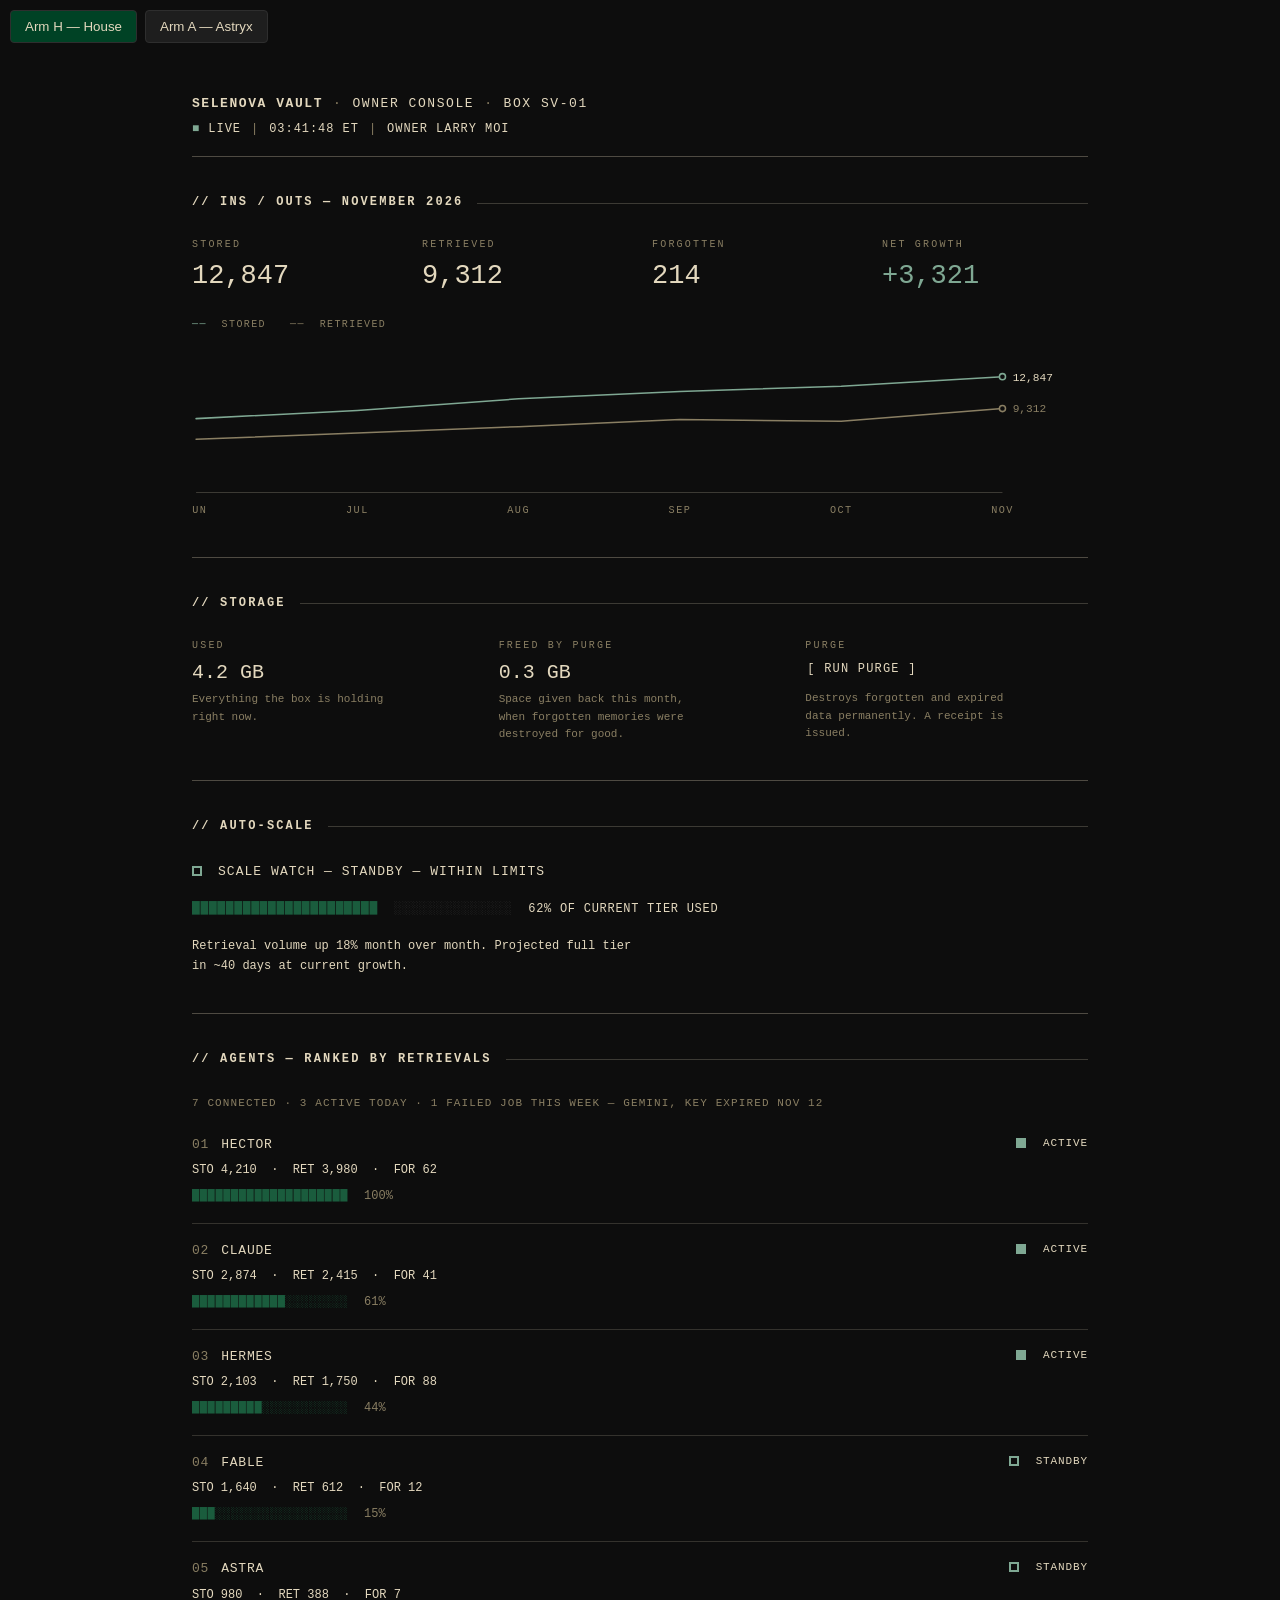
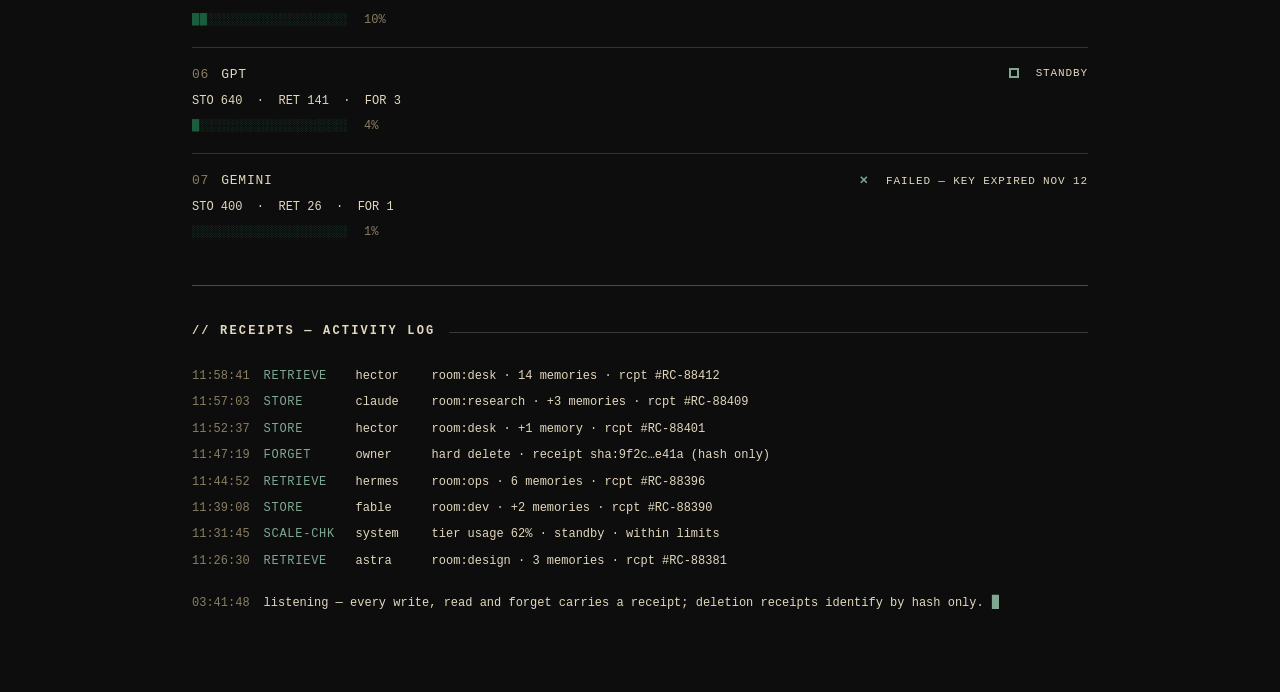
==== commit 085ac2d8: "Taste test round 3: locked spacing rule, simple storage section with purge button, market line chart" ====
--- a/index.html
+++ b/index.html
@@ -2,11 +2,11 @@
 <html lang="en">
 <head>
   <style>@layer reset, astryx-base, astryx-theme, product;</style>
-<meta charset="UTF-8"/><meta name="viewport" content="width=device-width, initial-scale=1.0"/><title>Selenova Vault — Taste Test</title>  <script type="module" crossorigin src="./assets/index-DWHezibi.js"></script>
+<meta charset="UTF-8"/><meta name="viewport" content="width=device-width, initial-scale=1.0"/><title>Selenova Vault — Taste Test</title>  <script type="module" crossorigin src="./assets/index-BJisLYaf.js"></script>
   <link rel="modulepreload" crossorigin href="./assets/focusOutline.stylex-DmgL6pwj.js">
   <link rel="modulepreload" crossorigin href="./assets/useLayerDismissal-CQHac4kQ.js">
   <link rel="modulepreload" crossorigin href="./assets/isRtlElement-oBKEtMPg.js">
-  <link rel="stylesheet" crossorigin href="./assets/index-Puo2bJhN.css">
+  <link rel="stylesheet" crossorigin href="./assets/index-Vm_T1rnO.css">
   <link rel="stylesheet" crossorigin href="./assets/astryx-stylex-b9ff0355.css">
   </head>
 <body><div id="root"></div></body>
--- a/assets/index-Vm_T1rnO.css
+++ b/assets/index-Vm_T1rnO.css
@@ -0,0 +1,2 @@
+*{box-sizing:border-box}body{background:#0d0d0d;margin:0}.t-wrap{--sp-unit:6px;--sp-group:16px;--sp-block:24px;--sp-section:36px;color:#e3d8be;font-variant-numeric:tabular-nums;background:#0d0d0d;max-width:960px;margin:0 auto;padding:40px 32px 72px;font-family:ui-monospace,SF Mono,SFMono-Regular,Menlo,Consolas,Liberation Mono,monospace;font-size:13px;line-height:1.65}.t-dim{color:#8a7f63}.t-head{padding-bottom:var(--sp-group);border-bottom:1px solid #e3d8be4d}.t-head-main{letter-spacing:.12em;flex-wrap:wrap;gap:10px;font-size:13px;display:flex}.t-brand{font-weight:700}.t-head-status{margin-top:var(--sp-unit);letter-spacing:.08em;color:#e3d8be;flex-wrap:wrap;gap:10px;font-size:12px;display:flex}.t-live-sq{color:#7fa893}.t-wrap section{padding:var(--sp-section) 0;border-bottom:1px solid #e3d8be4d}.t-wrap section:last-child{padding-bottom:var(--sp-unit);border-bottom:none}.t-sechead{margin:0 0 var(--sp-block);letter-spacing:.18em;color:#e3d8be;align-items:center;gap:14px;font-size:12px;font-weight:700;display:flex}.t-sechead:after{content:"";border-top:1px solid #e3d8be38;flex:1}.t-stats{gap:var(--sp-block);grid-template-columns:repeat(4,1fr);display:grid}.t-stat-lab{letter-spacing:.22em;text-transform:uppercase;color:#8a7f63;font-size:10px}.t-stat-num{margin-top:var(--sp-unit);color:#e3d8be;font-size:27px;line-height:1.25}.t-stat-num.accent{color:#7fa893}.t-bar{letter-spacing:.05em}.t-bar.share,.t-bar.fill{color:#1a5c3d}.t-bar.rest{color:#2e2e2e}.t-chart{margin-top:var(--sp-block)}.t-legend{gap:var(--sp-block);margin-bottom:var(--sp-group);letter-spacing:.14em;color:#8a7f63;flex-wrap:wrap;font-size:10px;display:flex}.t-legend .sw-sto{color:#7fa893}.t-legend .sw-ret{color:#8a7f63}.t-chart-svg{width:100%;height:auto;display:block}.t-axis{stroke:#e3d8be38;stroke-width:1px}.t-line-sto{fill:none;stroke:#7fa893;stroke-width:1.5px;stroke-linejoin:round;stroke-linecap:round}.t-line-ret{fill:none;stroke:#8a7f63;stroke-width:1.5px;stroke-linejoin:round;stroke-linecap:round}.t-dot-sto{fill:#0d0d0d;stroke:#7fa893;stroke-width:1.5px}.t-dot-ret{fill:#0d0d0d;stroke:#8a7f63;stroke-width:1.5px}.t-end-lab{fill:#e3d8be;font-size:11px}.t-end-lab.dim{fill:#8a7f63}.t-axis-lab{fill:#8a7f63;letter-spacing:.14em;font-size:10px}.t-storage{gap:var(--sp-block);grid-template-columns:repeat(3,1fr);display:grid}.t-store-val{margin-top:var(--sp-unit);color:#e3d8be;font-size:20px;line-height:1.25}.t-gloss{margin:var(--sp-unit) 0 0;color:#8a7f63;max-width:30ch;font-size:11px;line-height:1.6}.t-btn{font:inherit;letter-spacing:.1em;color:#e3d8be;cursor:pointer;background:0 0;border:none;border-radius:0;margin-top:2px;padding:4px 2px;font-size:12px}.t-btn:hover{color:#7fa893}.t-btn:focus-visible{color:#7fa893;outline-offset:3px;outline:1px solid #e3d8be66}.t-purge-line{margin:var(--sp-group) 0 0;color:#7fa893;font-size:12px}.t-scaleline{align-items:center;gap:var(--sp-group);letter-spacing:.08em;font-size:13px;display:flex}.t-tierbar{align-items:baseline;gap:var(--sp-group);margin-top:var(--sp-group);flex-wrap:wrap;font-size:13px;display:flex}.t-tierpct{letter-spacing:.06em;font-size:12px}.t-note{margin:var(--sp-group) 0 0;color:#e3d8be;max-width:62ch;font-size:12px;line-height:1.7}.t-agentsum{letter-spacing:.1em;color:#8a7f63;margin-bottom:var(--sp-unit);font-size:11px}.t-agentlist{margin:0;padding:0;list-style:none}.t-agent{padding:var(--sp-group) 0;border-bottom:1px solid #e3d8be2e}.t-agent:last-child{padding-bottom:var(--sp-unit);border-bottom:none}.t-agent-top{justify-content:space-between;align-items:baseline;gap:var(--sp-group);letter-spacing:.06em;font-size:13px;display:flex}.t-rank{color:#8a7f63;margin-right:12px}.t-agent-status{letter-spacing:.08em;white-space:nowrap;align-items:center;gap:2px;font-size:11px;display:inline-flex}.t-agent-stats{margin-top:var(--sp-unit);color:#e3d8be;font-size:12px}.t-agent-share{align-items:baseline;gap:var(--sp-group);margin-top:var(--sp-unit);font-size:12px;display:flex}.t-log{gap:var(--sp-unit);font-size:12px;line-height:1.7;display:grid}.t-logline{flex-wrap:wrap;gap:6px 14px;display:flex}.t-log-t{color:#8a7f63;flex:none}.t-log-op{color:#7fa893;letter-spacing:.06em;flex:none;width:78px}.t-log-who{flex:none;width:62px}.t-log-note{color:#e3d8be}.t-log-last{margin-top:var(--sp-group)}.t-cursor{color:#7fa893;margin-left:8px;animation:1.1s step-end infinite t-blink}@keyframes t-blink{50%{opacity:0}}@media (width<=640px){.t-wrap{padding:var(--sp-section) 20px 56px}.t-stats{gap:var(--sp-group) var(--sp-block);grid-template-columns:1fr 1fr}.t-stat-num{font-size:24px}.t-storage{grid-template-columns:1fr}.t-log-op{width:70px}.t-log-who{width:54px}}@layer reset{@scope([data-astryx-theme=room]) to ([data-astryx-theme]){:where(h1,h2,h3,h4,h5,h6){font-family:var(--font-family-heading);color:var(--color-text-primary)}:where(h1){font-size:var(--text-heading-1-size);font-weight:var(--text-heading-1-weight);line-height:var(--text-heading-1-leading)}:where(h2){font-size:var(--text-heading-2-size);font-weight:var(--text-heading-2-weight);line-height:var(--text-heading-2-leading)}:where(h3){font-size:var(--text-heading-3-size);font-weight:var(--text-heading-3-weight);line-height:var(--text-heading-3-leading)}:where(h4){font-size:var(--text-heading-4-size);font-weight:var(--text-heading-4-weight);line-height:var(--text-heading-4-leading)}:where(h5){font-size:var(--text-heading-5-size);font-weight:var(--text-heading-5-weight);line-height:var(--text-heading-5-leading)}:where(h6){font-size:var(--text-heading-6-size);font-weight:var(--text-heading-6-weight);line-height:var(--text-heading-6-leading)}:where(p){font-family:var(--font-family-body);font-size:var(--text-body-size);font-weight:var(--text-body-weight);line-height:var(--text-body-leading);color:var(--color-text-primary)}:where(small){font-size:var(--text-supporting-size);font-weight:var(--text-supporting-weight);line-height:var(--text-supporting-leading);color:var(--color-text-secondary)}:where(code,pre){font-family:var(--font-family-code);font-size:var(--text-code-size);line-height:var(--text-code-leading)}:where(hr){border:none;border-top:1px solid var(--color-border)}}}@layer astryx-base;@layer astryx-theme{:root{--lightningcss-light:initial;--lightningcss-dark: ;color-scheme:light dark}@media (prefers-color-scheme:dark){:root{--lightningcss-light: ;--lightningcss-dark:initial}}html[data-theme=light]{--lightningcss-light:initial;--lightningcss-dark: ;color-scheme:light}html[data-theme=dark]{--lightningcss-light: ;--lightningcss-dark:initial;color-scheme:dark}@scope([data-astryx-theme=room]) to ([data-astryx-theme]){:scope{--_scaled-font-size-4xs:min(calc(.375rem * var(--_dynamic-type-caption2,1)), var(--_scaled-font-size-3xs));--font-size-4xs:var(--_scaled-font-size-4xs);--_scaled-font-size-3xs:min(calc(.4375rem * var(--_dynamic-type-caption2,1)), var(--_scaled-font-size-2xs));--font-size-3xs:var(--_scaled-font-size-3xs);--_scaled-font-size-2xs:min(calc(.5rem * var(--_dynamic-type-caption2,1)), var(--_scaled-font-size-xs));--font-size-2xs:var(--_scaled-font-size-2xs);--_scaled-font-size-xs:min(calc(.625rem * var(--_dynamic-type-caption1,1)), var(--_scaled-font-size-sm));--font-size-xs:var(--_scaled-font-size-xs);--_scaled-font-size-sm:min(calc(.75rem * var(--_dynamic-type-footnote,1)), var(--_scaled-font-size-base));--font-size-sm:var(--_scaled-font-size-sm);--_scaled-font-size-base:min(calc(.875rem * var(--_dynamic-type-body,1)), var(--_scaled-font-size-lg));--font-size-base:var(--_scaled-font-size-base);--_scaled-font-size-lg:min(calc(1.0625rem * var(--_dynamic-type-title3,1)), var(--_scaled-font-size-xl));--font-size-lg:var(--_scaled-font-size-lg);--_scaled-font-size-xl:min(calc(1.25rem * var(--_dynamic-type-title2,1)), var(--_scaled-font-size-2xl));--font-size-xl:var(--_scaled-font-size-xl);--_scaled-font-size-2xl:min(calc(1.5rem * var(--_dynamic-type-title1,1)), var(--_scaled-font-size-3xl));--font-size-2xl:var(--_scaled-font-size-2xl);--_scaled-font-size-3xl:min(calc(1.8125rem * var(--_dynamic-type-title1,1)), var(--_scaled-font-size-4xl));--font-size-3xl:var(--_scaled-font-size-3xl);--_scaled-font-size-4xl:min(calc(2.1875rem * var(--_dynamic-type-large-title,1)), var(--_scaled-font-size-5xl));--font-size-4xl:var(--_scaled-font-size-4xl);--_scaled-font-size-5xl:calc(2.625rem * var(--_dynamic-type-large-title,1));--font-size-5xl:var(--_scaled-font-size-5xl);--text-heading-1-size:var(--font-size-2xl);--text-heading-1-weight:var(--font-weight-semibold);--text-heading-1-leading:1.3333;--text-heading-2-size:var(--font-size-xl);--text-heading-2-weight:var(--font-weight-semibold);--text-heading-2-leading:1.4;--text-heading-3-size:var(--font-size-lg);--text-heading-3-weight:var(--font-weight-bold);--text-heading-3-leading:1.4118;--text-heading-4-size:var(--font-size-base);--text-heading-4-weight:var(--font-weight-bold);--text-heading-4-leading:1.4286;--text-heading-5-size:var(--font-size-sm);--text-heading-5-weight:var(--font-weight-semibold);--text-heading-5-leading:1.6667;--text-heading-6-size:var(--font-size-xs);--text-heading-6-weight:var(--font-weight-semibold);--text-heading-6-leading:1.6;--text-body-size:var(--font-size-base);--text-body-weight:var(--font-weight-normal);--text-body-leading:1.4286;--text-large-size:var(--font-size-lg);--text-large-weight:var(--font-weight-semibold);--text-large-leading:1.4118;--text-label-size:var(--font-size-base);--text-label-weight:var(--font-weight-medium);--text-label-leading:1.4286;--text-code-size:var(--font-size-base);--text-code-weight:var(--font-weight-normal);--text-code-leading:1.4286;--text-supporting-size:var(--font-size-sm);--text-supporting-weight:var(--font-weight-normal);--text-supporting-leading:1.6667;--text-display-1-size:var(--font-size-5xl);--text-display-1-weight:var(--font-weight-normal);--text-display-1-leading:1.2381;--text-display-2-size:var(--font-size-4xl);--text-display-2-weight:var(--font-weight-normal);--text-display-2-leading:1.2571;--text-display-3-size:var(--font-size-3xl);--text-display-3-weight:var(--font-weight-normal);--text-display-3-leading:1.3793;--duration-fast-min:95ms;--duration-fast:.125s;--duration-fast-max:.165s;--duration-medium-min:.225s;--duration-medium:.3s;--duration-medium-max:.4s;--duration-slow-min:.525s;--duration-slow:.7s;--duration-slow-max:.935s;--_astryx-pre-tempo-duration-fast-min:95ms;--_astryx-pre-tempo-duration-fast:.125s;--_astryx-pre-tempo-duration-fast-max:.165s;--_astryx-pre-tempo-duration-medium-min:.225s;--_astryx-pre-tempo-duration-medium:.3s;--_astryx-pre-tempo-duration-medium-max:.4s;--_astryx-pre-tempo-duration-slow-min:.525s;--_astryx-pre-tempo-duration-slow:.7s;--_astryx-pre-tempo-duration-slow-max:.935s;--_astryx-motion-tempo:1;--font-family-body:Figtree, -apple-system, BlinkMacSystemFont, "Segoe UI", Roboto, Helvetica, Arial, sans-serif;--font-family-heading:Figtree, -apple-system, BlinkMacSystemFont, "Segoe UI", Roboto, Helvetica, Arial, sans-serif;--font-family-code:ui-monospace, "SF Mono", Monaco, Consolas, "Liberation Mono", "Courier New", monospace;--color-syntax-keyword:#7fa893;--color-syntax-string:#e3d8be;--color-syntax-comment:#8a7f63;--color-syntax-number:#e3d8be;--color-syntax-function:#7fa893;--color-syntax-type:#7fa893;--color-syntax-variable:#e3d8be;--color-syntax-operator:#8a7f63;--color-syntax-constant:#e3d8be;--color-syntax-tag:#7fa893;--color-syntax-attribute:#e3d8be;--color-syntax-property:#7fa893;--color-syntax-punctuation:#8a7f63;--color-syntax-background:#0d0d0d;--color-syntax-added:#1a5c3d;--color-syntax-removed:#2e2e2e;--color-syntax-diff-header:#1e1e1e;--color-syntax-added-marker:#7fa893;--color-syntax-removed-marker:#8a7f63;--color-background-surface:#1e1e1e;--color-background-body:#0d0d0d;--color-background-card:#1e1e1e;--color-background-popover:#1e1e1e;--color-background-muted:#2e2e2e;--color-accent:#004225;--color-accent-muted:#1a5c3d;--color-neutral:#8a7f63;--color-overlay:#0d0d0d;--color-overlay-hover:#1e1e1e;--color-overlay-pressed:#2e2e2e;--color-text-primary:#e3d8be;--color-text-secondary:#8a7f63;--color-text-disabled:#5c5546;--color-text-accent:#7fa893;--color-on-dark:#e3d8be;--color-on-light:#0d0d0d;--color-on-accent:#e3d8be;--color-on-success:#e3d8be;--color-on-error:#e3d8be;--color-on-warning:#0d0d0d;--color-info:#1a5c3d;--color-info-muted:#2e2e2e;--color-on-info:#e3d8be;--color-text-info:#e3d8be;--color-text-success:#e3d8be;--color-text-warning:#e3d8be;--color-text-error:#e3d8be;--color-on-info-muted:#e3d8be;--color-on-success-muted:#e3d8be;--color-on-warning-muted:#e3d8be;--color-on-error-muted:#e3d8be;--color-icon-accent:#7fa893;--color-icon-primary:#e3d8be;--color-icon-secondary:#8a7f63;--color-icon-disabled:#5c5546;--color-success:#004225;--color-warning:#e3d8be;--color-error:#0d0d0d;--color-success-muted:#1a5c3d;--color-error-muted:#2e2e2e;--color-warning-muted:#2e2e2e;--color-border:#2e2e2e;--color-border-emphasized:#5c5546;--color-skeleton:#2e2e2e;--color-shadow:#0d0d0d;--color-tint-hover:#1e1e1e;--color-background-red:#2e2e2e;--color-border-red:#2e2e2e;--color-icon-red:#e3d8be;--color-text-red:#e3d8be;--color-background-orange:#2e2e2e;--color-border-orange:#2e2e2e;--color-icon-orange:#8a7f63;--color-text-orange:#8a7f63;--color-background-yellow:#2e2e2e;--color-border-yellow:#2e2e2e;--color-icon-yellow:#8a7f63;--color-text-yellow:#8a7f63;--color-background-green:#004225;--color-border-green:#004225;--color-icon-green:#7fa893;--color-text-green:#7fa893;--color-background-teal:#1a5c3d;--color-border-teal:#1a5c3d;--color-icon-teal:#7fa893;--color-text-teal:#7fa893;--color-background-cyan:#1a5c3d;--color-border-cyan:#1a5c3d;--color-icon-cyan:#7fa893;--color-text-cyan:#7fa893;--color-background-blue:#1a5c3d;--color-border-blue:#1a5c3d;--color-icon-blue:#7fa893;--color-text-blue:#7fa893;--color-background-purple:#2e2e2e;--color-border-purple:#2e2e2e;--color-icon-purple:#8a7f63;--color-text-purple:#8a7f63;--color-background-pink:#2e2e2e;--color-border-pink:#2e2e2e;--color-icon-pink:#8a7f63;--color-text-pink:#8a7f63;--color-background-gray:#2e2e2e;--color-border-gray:#2e2e2e;--color-icon-gray:#8a7f63;--color-text-gray:#8a7f63;--radius-none:0px;--radius-inner:.375rem;--radius-element:.625rem;--radius-container:.75rem;--radius-page:1.75rem;--radius-full:9999px;--shadow-low:0 2px 4px var(--lightningcss-light,oklch(0% 0 0/.05))var(--lightningcss-dark,oklch(0% 0 0/.25)), 0 4px 8px var(--lightningcss-light,oklch(0% 0 0/.1))var(--lightningcss-dark,oklch(0% 0 0/.4)), inset 0 0 0 1px var(--lightningcss-light,#0000)var(--lightningcss-dark,oklch(100% 0 0/.08));--shadow-med:0 2px 4px var(--lightningcss-light,oklch(0% 0 0/.05))var(--lightningcss-dark,oklch(0% 0 0/.35)), 0 4px 12px var(--lightningcss-light,oklch(0% 0 0/.1))var(--lightningcss-dark,oklch(0% 0 0/.5)), inset 0 0 0 1px var(--lightningcss-light,#0000)var(--lightningcss-dark,oklch(100% 0 0/.12));--shadow-high:0 4px 6px var(--lightningcss-light,oklch(0% 0 0/.1))var(--lightningcss-dark,oklch(0% 0 0/.5)), 0 12px 24px var(--lightningcss-light,oklch(0% 0 0/.15))var(--lightningcss-dark,oklch(0% 0 0/.7)), inset 0 0 0 1px var(--lightningcss-light,#0000)var(--lightningcss-dark,oklch(100% 0 0/.15));--shadow-inset-hover:inset 0px 0px 0px 2px #7fa893;--shadow-inset-selected:inset 0px 0px 0px 2px #004225;--shadow-inset-success:inset 0px 0px 0px 2px #2f7d334d;--shadow-inset-warning:inset 0px 0px 0px 2px #f8d36a4d;--shadow-inset-error:inset 0px 0px 0px 2px #de47454d;--color-icon-info:var(--color-text-info);--color-icon-success:var(--color-text-success);--color-icon-warning:var(--color-text-warning);--color-icon-error:var(--color-text-error);--color-border-info:var(--color-text-info);--color-border-success:var(--color-text-success);--color-border-warning:var(--color-text-warning);--color-border-error:var(--color-text-error);--duration-exit:var(--duration-fast);--astryx-theme-neutral-color-status-fill-accent:#004225;font-family:var(--font-family-body)}.astryx-heading[data-level="1"]{font-family:var(--font-family-heading);font-size:var(--text-heading-1-size);font-weight:var(--text-heading-1-weight);line-height:var(--text-heading-1-leading)}.astryx-heading[data-level="2"]{font-family:var(--font-family-heading);font-size:var(--text-heading-2-size);font-weight:var(--text-heading-2-weight);line-height:var(--text-heading-2-leading)}.astryx-heading[data-level="3"]{font-family:var(--font-family-heading);font-size:var(--text-heading-3-size);font-weight:var(--text-heading-3-weight);line-height:var(--text-heading-3-leading)}.astryx-heading[data-level="4"]{font-family:var(--font-family-heading);font-size:var(--text-heading-4-size);font-weight:var(--text-heading-4-weight);line-height:var(--text-heading-4-leading)}.astryx-heading[data-level="5"]{font-family:var(--font-family-heading);font-size:var(--text-heading-5-size);font-weight:var(--text-heading-5-weight);line-height:var(--text-heading-5-leading)}.astryx-heading[data-level="6"]{font-family:var(--font-family-heading);font-size:var(--text-heading-6-size);font-weight:var(--text-heading-6-weight);line-height:var(--text-heading-6-leading)}.astryx-heading[data-type=display-1]{font-family:var(--font-family-heading);font-size:var(--text-display-1-size);line-height:var(--text-display-1-leading)}.astryx-heading[data-type=display-2]{font-family:var(--font-family-heading);font-size:var(--text-display-2-size);line-height:var(--text-display-2-leading)}.astryx-heading[data-type=display-3]{font-family:var(--font-family-heading);font-size:var(--text-display-3-size);line-height:var(--text-display-3-leading)}.astryx-text[data-type=body]{font-family:var(--font-family-body);font-size:var(--text-body-size);line-height:var(--text-body-leading)}.astryx-text[data-type=large]{font-family:var(--font-family-body);font-size:var(--text-large-size);line-height:var(--text-large-leading)}.astryx-text[data-type=label]{font-family:var(--font-family-body);font-size:var(--text-label-size);line-height:var(--text-label-leading)}.astryx-text[data-type=code]{font-family:var(--font-family-code);font-size:var(--text-code-size);line-height:var(--text-code-leading)}.astryx-text[data-type=supporting]{font-family:var(--font-family-body);font-size:var(--text-supporting-size);line-height:var(--text-supporting-leading)}.astryx-text[data-type=display-1]{font-family:var(--font-family-heading);font-size:var(--text-display-1-size);line-height:var(--text-display-1-leading)}.astryx-text[data-type=display-2]{font-family:var(--font-family-heading);font-size:var(--text-display-2-size);line-height:var(--text-display-2-leading)}.astryx-text[data-type=display-3]{font-family:var(--font-family-heading);font-size:var(--text-display-3-size);line-height:var(--text-display-3-leading)}.astryx-item[data-selected=selected],.astryx-item[data-data-selected=data-selected],.astryx-tree-list-item[data-selected=selected],.astryx-tree-list-item[data-data-selected=data-selected],.astryx-file-input[data-mode=dropzone],.astryx-citation[data-variant=number]{--color-text-secondary:#8a7f63}.astryx-button[data-variant=destructive]{background-color:var(--color-error-muted);color:var(--color-on-error-muted)}.astryx-badge[data-variant=neutral]{background-color:var(--color-background-gray);color:var(--color-text-gray)}.astryx-badge[data-variant=red]{background-color:var(--color-background-red);color:var(--color-text-red)}.astryx-badge[data-variant=orange]{background-color:var(--color-background-orange);color:var(--color-text-orange)}.astryx-badge[data-variant=yellow]{background-color:var(--color-background-yellow);color:var(--color-text-yellow)}.astryx-badge[data-variant=green]{background-color:var(--color-background-green);color:var(--color-text-green)}.astryx-badge[data-variant=teal]{background-color:var(--color-background-teal);color:var(--color-text-teal)}.astryx-badge[data-variant=cyan]{background-color:var(--color-background-cyan);color:var(--color-text-cyan)}.astryx-badge[data-variant=blue]{background-color:var(--color-background-blue);color:var(--color-text-blue)}.astryx-badge[data-variant=purple]{background-color:var(--color-background-purple);color:var(--color-text-purple)}.astryx-badge[data-variant=pink]{background-color:var(--color-background-pink);color:var(--color-text-pink)}.astryx-badge[data-variant=gray]{background-color:var(--color-background-gray);color:var(--color-text-gray)}.astryx-segmented-control{padding:var(--spacing-1);--_segmented-control-padding:var(--spacing-1)}.astryx-segmented-control-item{--color-text-secondary:var(--lightningcss-light,#474747)var(--lightningcss-dark,#c6c6c6)}.astryx-segmented-control-item[data-size=sm]{height:calc(var(--size-element-sm) - 8px)}.astryx-segmented-control-item[data-size=md]{height:calc(var(--size-element-md) - 8px)}.astryx-segmented-control-item[data-size=lg]{height:calc(var(--size-element-lg) - 8px)}.astryx-segmented-control-item[data-selected=selected]{box-shadow:none}.astryx-switch{--color-background-gray:var(--color-border-emphasized)}.astryx-progress-bar{--color-background-muted:var(--color-border-emphasized)}.astryx-card{--astryx-card-padding:var(--spacing-3)}.astryx-section{--astryx-section-padding:var(--spacing-3)}.astryx-text[data-color=primary],.astryx-heading[data-color=primary]{color:var(--color-text-primary)}.astryx-text[data-color=secondary],.astryx-heading[data-color=secondary]{color:var(--color-text-secondary)}.astryx-text[data-color=disabled],.astryx-heading[data-color=disabled]{color:var(--color-text-disabled)}.astryx-text[data-color=placeholder],.astryx-heading[data-color=placeholder]{color:var(--color-text-secondary)}.astryx-text[data-color=accent],.astryx-heading[data-color=accent]{color:var(--color-text-accent)}.astryx-text[data-color=inherit],.astryx-heading[data-color=inherit]{color:inherit}.astryx-text[data-size="4xs"]{font-size:var(--font-size-4xs)}.astryx-text[data-size="3xs"]{font-size:var(--font-size-3xs)}.astryx-text[data-size="2xs"]{font-size:var(--font-size-2xs)}.astryx-text[data-size=xsm]{font-size:var(--font-size-xs)}.astryx-text[data-size=sm]{font-size:var(--font-size-sm)}.astryx-text[data-size=base]{font-size:var(--font-size-base)}.astryx-text[data-size=lg]{font-size:var(--font-size-lg)}.astryx-text[data-size=xl]{font-size:var(--font-size-xl)}.astryx-text[data-size="2xl"]{font-size:var(--font-size-2xl)}.astryx-text[data-size="3xl"]{font-size:var(--font-size-3xl)}.astryx-text[data-size="4xl"]{font-size:var(--font-size-4xl)}.astryx-heading[data-weight=normal]{font-weight:var(--font-weight-normal)}.astryx-heading[data-weight=medium]{font-weight:var(--font-weight-medium)}.astryx-heading[data-weight=semibold]{font-weight:var(--font-weight-semibold)}.astryx-heading[data-weight=bold]{font-weight:var(--font-weight-bold)}}@media (width<1024px) and (pointer:coarse){@scope([data-astryx-theme=room]) to ([data-astryx-theme]){:scope{--_scaled-font-size-4xs:min(calc(.4375rem * var(--_dynamic-type-caption2,1)), var(--_scaled-font-size-3xs));--font-size-4xs:var(--_scaled-font-size-4xs);--_scaled-font-size-3xs:min(calc(.5rem * var(--_dynamic-type-caption2,1)), var(--_scaled-font-size-2xs));--font-size-3xs:var(--_scaled-font-size-3xs);--_scaled-font-size-2xs:min(calc(.625rem * var(--_dynamic-type-caption2,1)), var(--_scaled-font-size-xs));--font-size-2xs:var(--_scaled-font-size-2xs);--_scaled-font-size-xs:min(calc(.75rem * var(--_dynamic-type-caption1,1)), var(--_scaled-font-size-sm));--font-size-xs:var(--_scaled-font-size-xs);--_scaled-font-size-sm:min(calc(.875rem * var(--_dynamic-type-footnote,1)), var(--_scaled-font-size-base));--font-size-sm:var(--_scaled-font-size-sm);--_scaled-font-size-base:min(calc(1rem * var(--_dynamic-type-body,1)), var(--_scaled-font-size-lg));--font-size-base:var(--_scaled-font-size-base);--_scaled-font-size-lg:min(calc(1.1875rem * var(--_dynamic-type-title3,1)), var(--_scaled-font-size-xl));--font-size-lg:var(--_scaled-font-size-lg);--_scaled-font-size-xl:min(calc(1.375rem * var(--_dynamic-type-title2,1)), var(--_scaled-font-size-2xl));--font-size-xl:var(--_scaled-font-size-xl);--_scaled-font-size-2xl:min(calc(1.625rem * var(--_dynamic-type-title1,1)), var(--_scaled-font-size-3xl));--font-size-2xl:var(--_scaled-font-size-2xl);--_scaled-font-size-3xl:min(calc(1.875rem * var(--_dynamic-type-title1,1)), var(--_scaled-font-size-4xl));--font-size-3xl:var(--_scaled-font-size-3xl);--_scaled-font-size-4xl:min(calc(2.25rem * var(--_dynamic-type-large-title,1)), var(--_scaled-font-size-5xl));--font-size-4xl:var(--_scaled-font-size-4xl);--_scaled-font-size-5xl:calc(2.625rem * var(--_dynamic-type-large-title,1));--font-size-5xl:var(--_scaled-font-size-5xl);--text-heading-1-size:var(--font-size-2xl);--text-heading-1-weight:var(--font-weight-semibold);--text-heading-1-leading:1.3846;--text-heading-2-size:var(--font-size-xl);--text-heading-2-weight:var(--font-weight-semibold);--text-heading-2-leading:1.4545;--text-heading-3-size:var(--font-size-lg);--text-heading-3-weight:var(--font-weight-bold);--text-heading-3-leading:1.4737;--text-heading-4-size:var(--font-size-base);--text-heading-4-weight:var(--font-weight-bold);--text-heading-4-leading:1.5;--text-heading-5-size:var(--font-size-sm);--text-heading-5-weight:var(--font-weight-semibold);--text-heading-5-leading:1.4286;--text-heading-6-size:var(--font-size-xs);--text-heading-6-weight:var(--font-weight-semibold);--text-heading-6-leading:1.6667;--text-body-size:var(--font-size-base);--text-body-weight:var(--font-weight-normal);--text-body-leading:1.5;--text-large-size:var(--font-size-lg);--text-large-weight:var(--font-weight-semibold);--text-large-leading:1.4737;--text-label-size:var(--font-size-base);--text-label-weight:var(--font-weight-medium);--text-label-leading:1.5;--text-code-size:var(--font-size-base);--text-code-weight:var(--font-weight-normal);--text-code-leading:1.5;--text-supporting-size:var(--font-size-sm);--text-supporting-weight:var(--font-weight-normal);--text-supporting-leading:1.4286;--text-display-1-size:var(--font-size-5xl);--text-display-1-weight:var(--font-weight-normal);--text-display-1-leading:1.2381;--text-display-2-size:var(--font-size-4xl);--text-display-2-weight:var(--font-weight-normal);--text-display-2-leading:1.2222;--text-display-3-size:var(--font-size-3xl);--text-display-3-weight:var(--font-weight-normal);--text-display-3-leading:1.4667;--font-family-body:Figtree, -apple-system, BlinkMacSystemFont, "Segoe UI", Roboto, Helvetica, Arial, sans-serif;--font-family-heading:Figtree, -apple-system, BlinkMacSystemFont, "Segoe UI", Roboto, Helvetica, Arial, sans-serif;--font-family-code:ui-monospace, "SF Mono", Monaco, Consolas, "Liberation Mono", "Courier New", monospace}}}@scope([data-astryx-theme=room]) to ([data-astryx-theme]){[data-astryx-media=dark]{--lightningcss-light: ;--lightningcss-dark:initial;color-scheme:dark;--color-text-primary:var(--color-on-dark);--color-icon-primary:var(--color-on-dark);--color-accent:var(--color-on-dark)}[data-astryx-media=light]{--lightningcss-light:initial;--lightningcss-dark: ;color-scheme:light;--color-text-primary:var(--color-on-light);--color-icon-primary:var(--color-on-light);--color-accent:var(--color-on-light)}}}.a-hero{background:#004225;border-radius:6px;padding:28px}.a-light{color:#0d0d0d;background:#f4efe0;border-radius:6px;padding:16px}.a-darkpanel{background:#1e1e1e;border:1px solid #2e2e2e;border-radius:6px;padding:16px}.a-wrap{max-width:1180px;margin:0 auto;padding:20px 20px 40px}.a-nums{flex-wrap:wrap;gap:40px;display:flex}.a-mid{grid-template-columns:1fr 1fr;gap:18px;margin-top:18px;display:grid}@media (width<=700px){.a-mid{grid-template-columns:1fr}}
+
